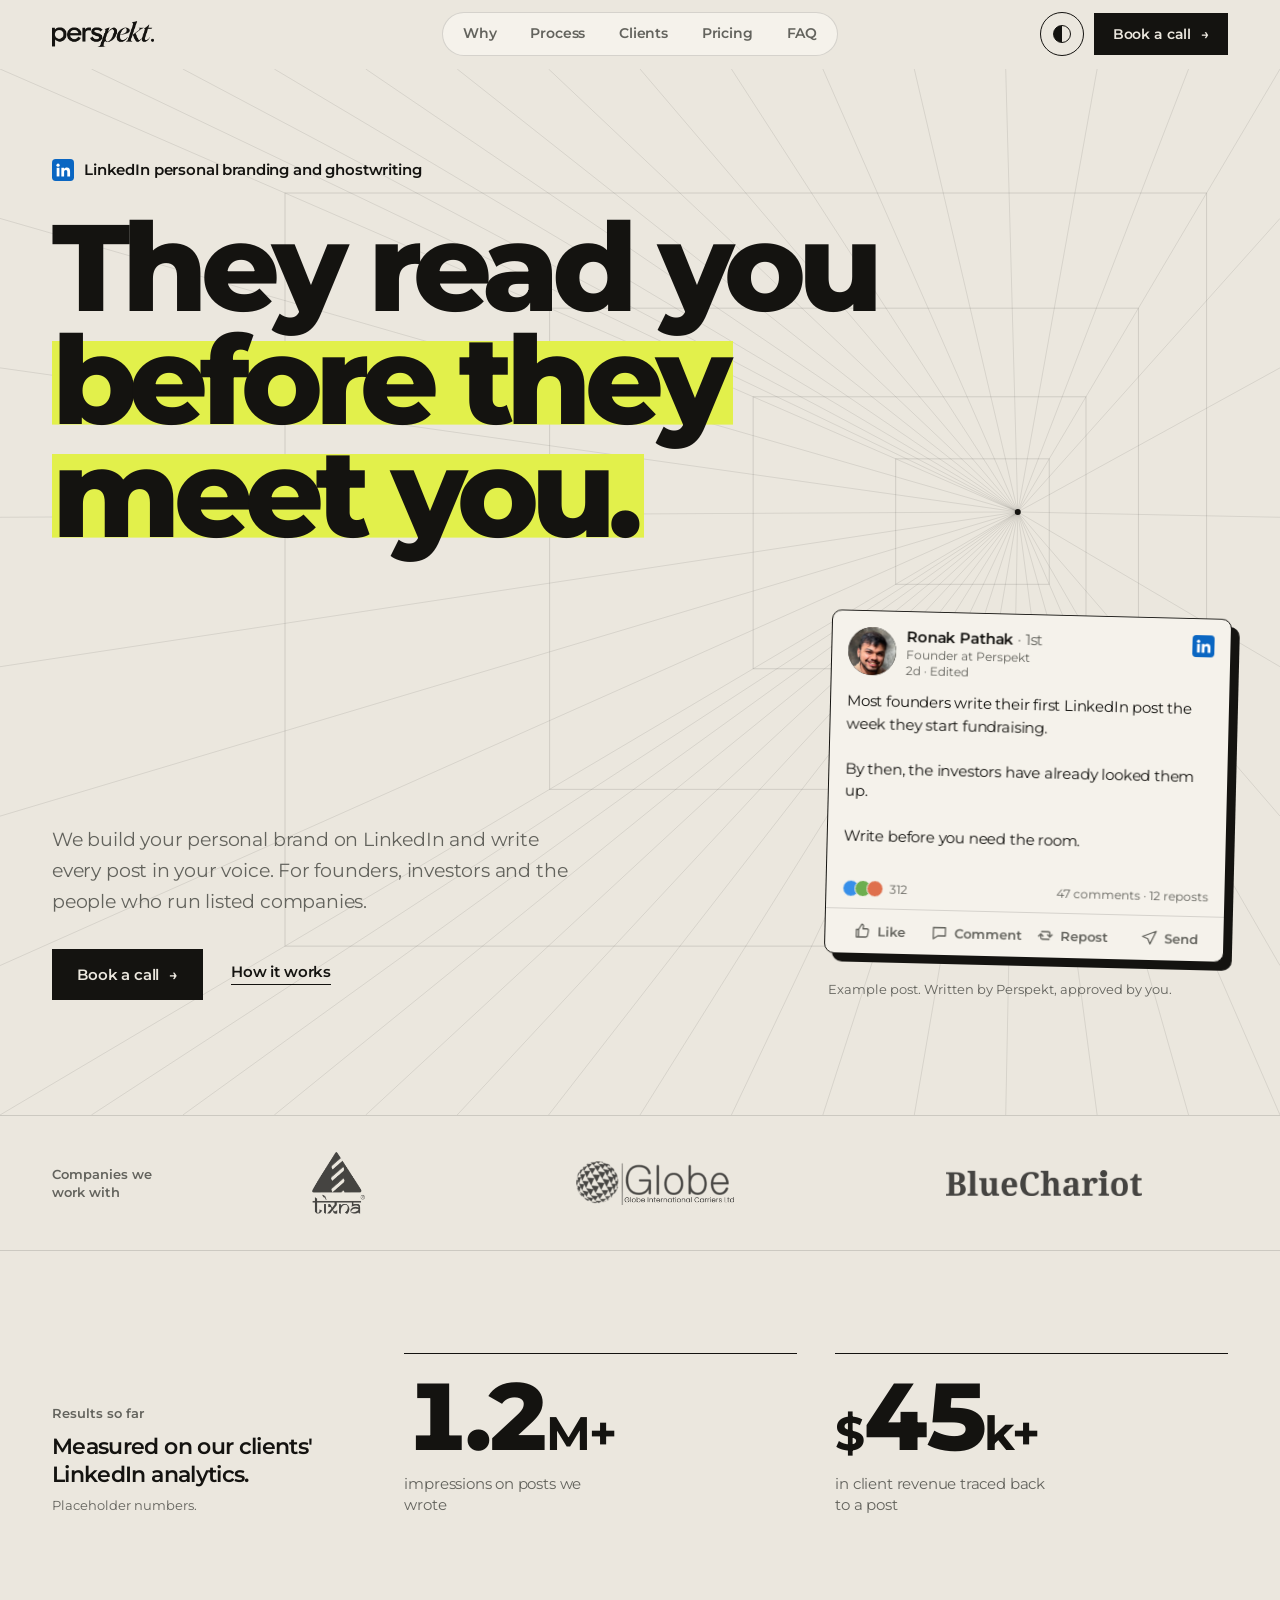
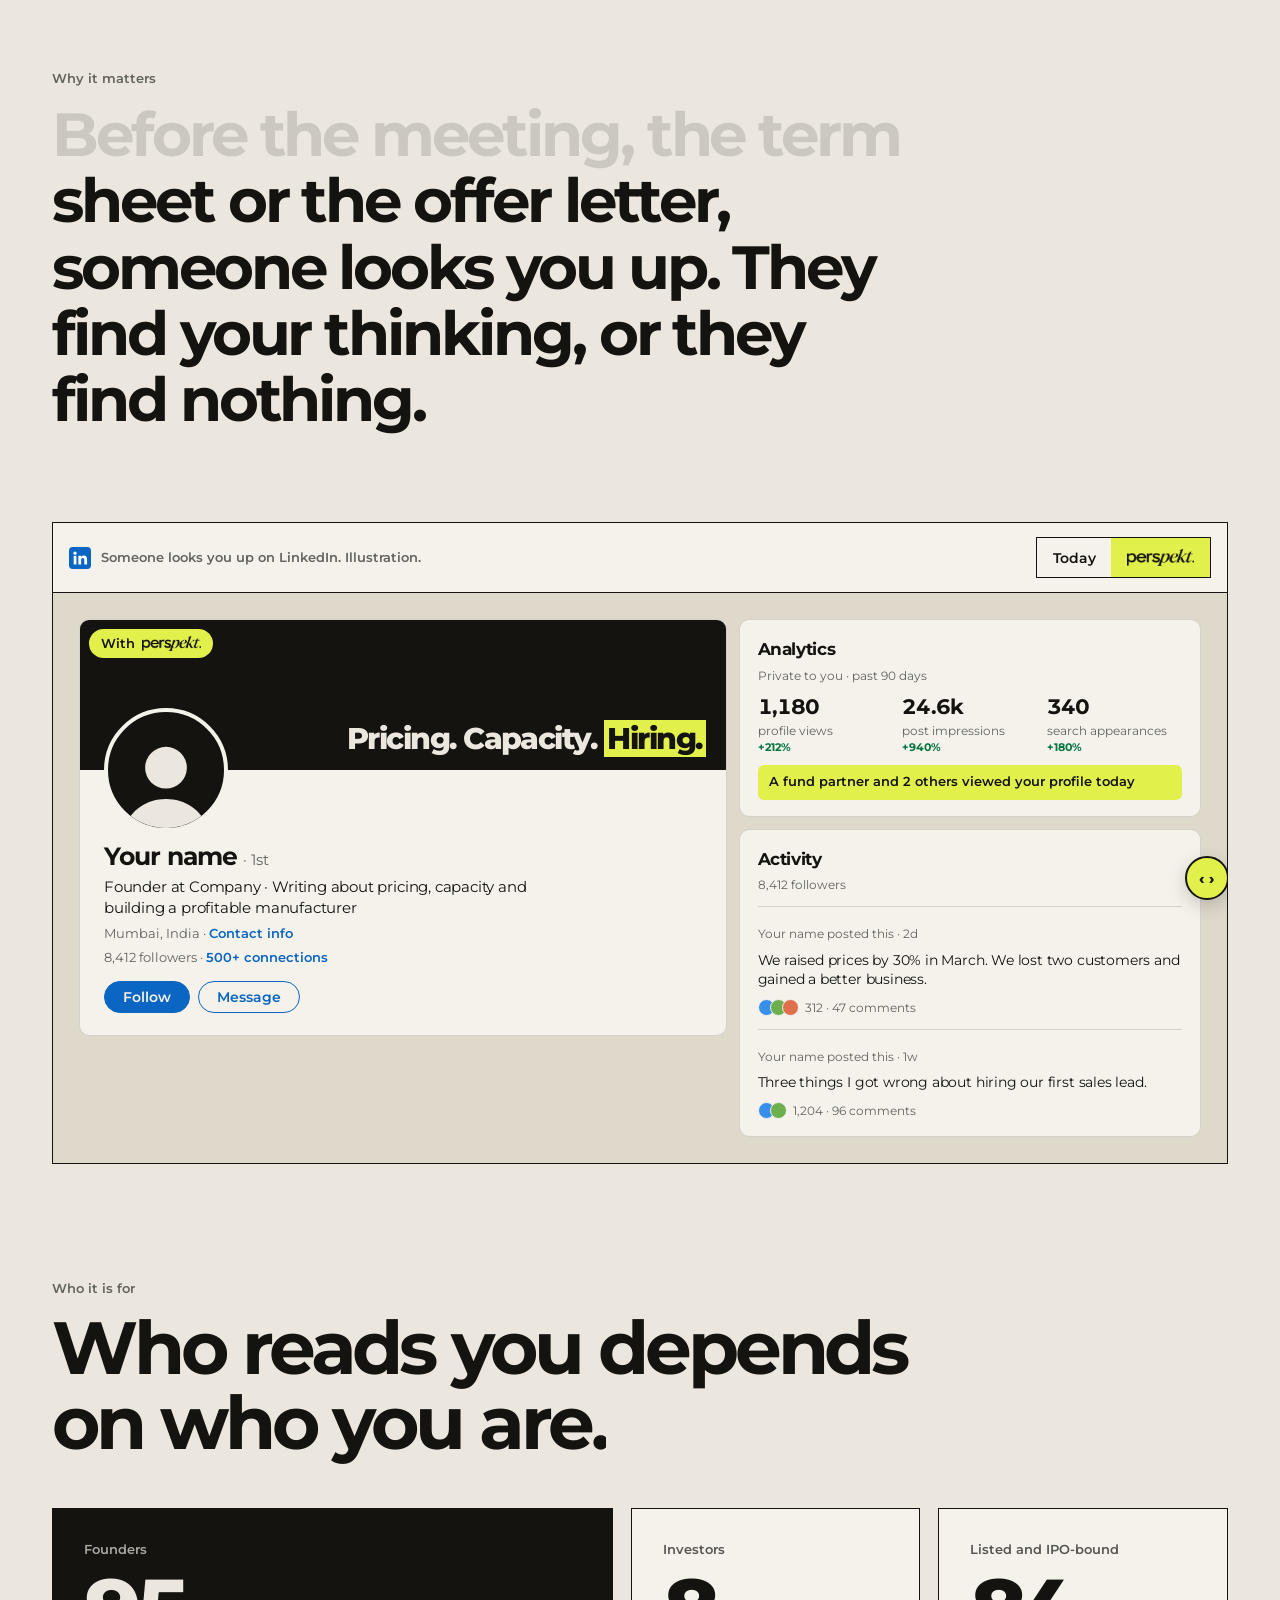
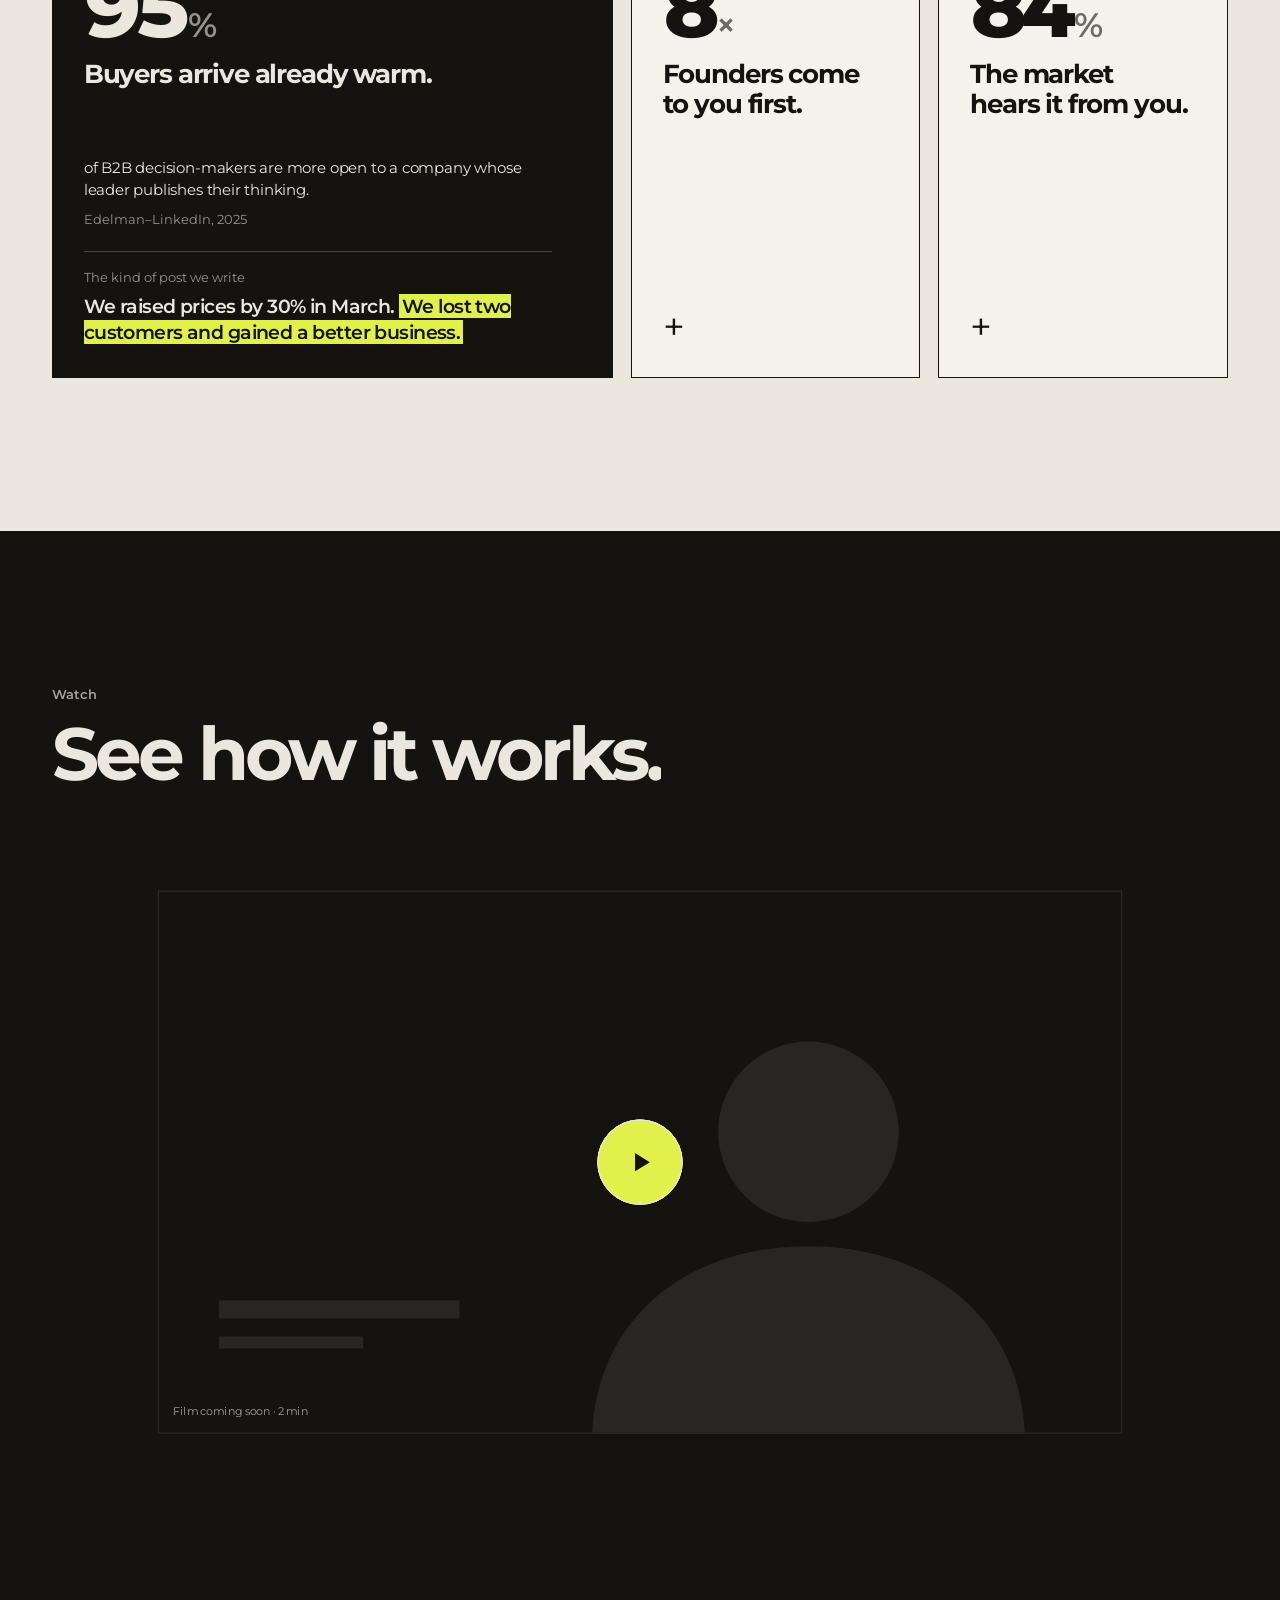
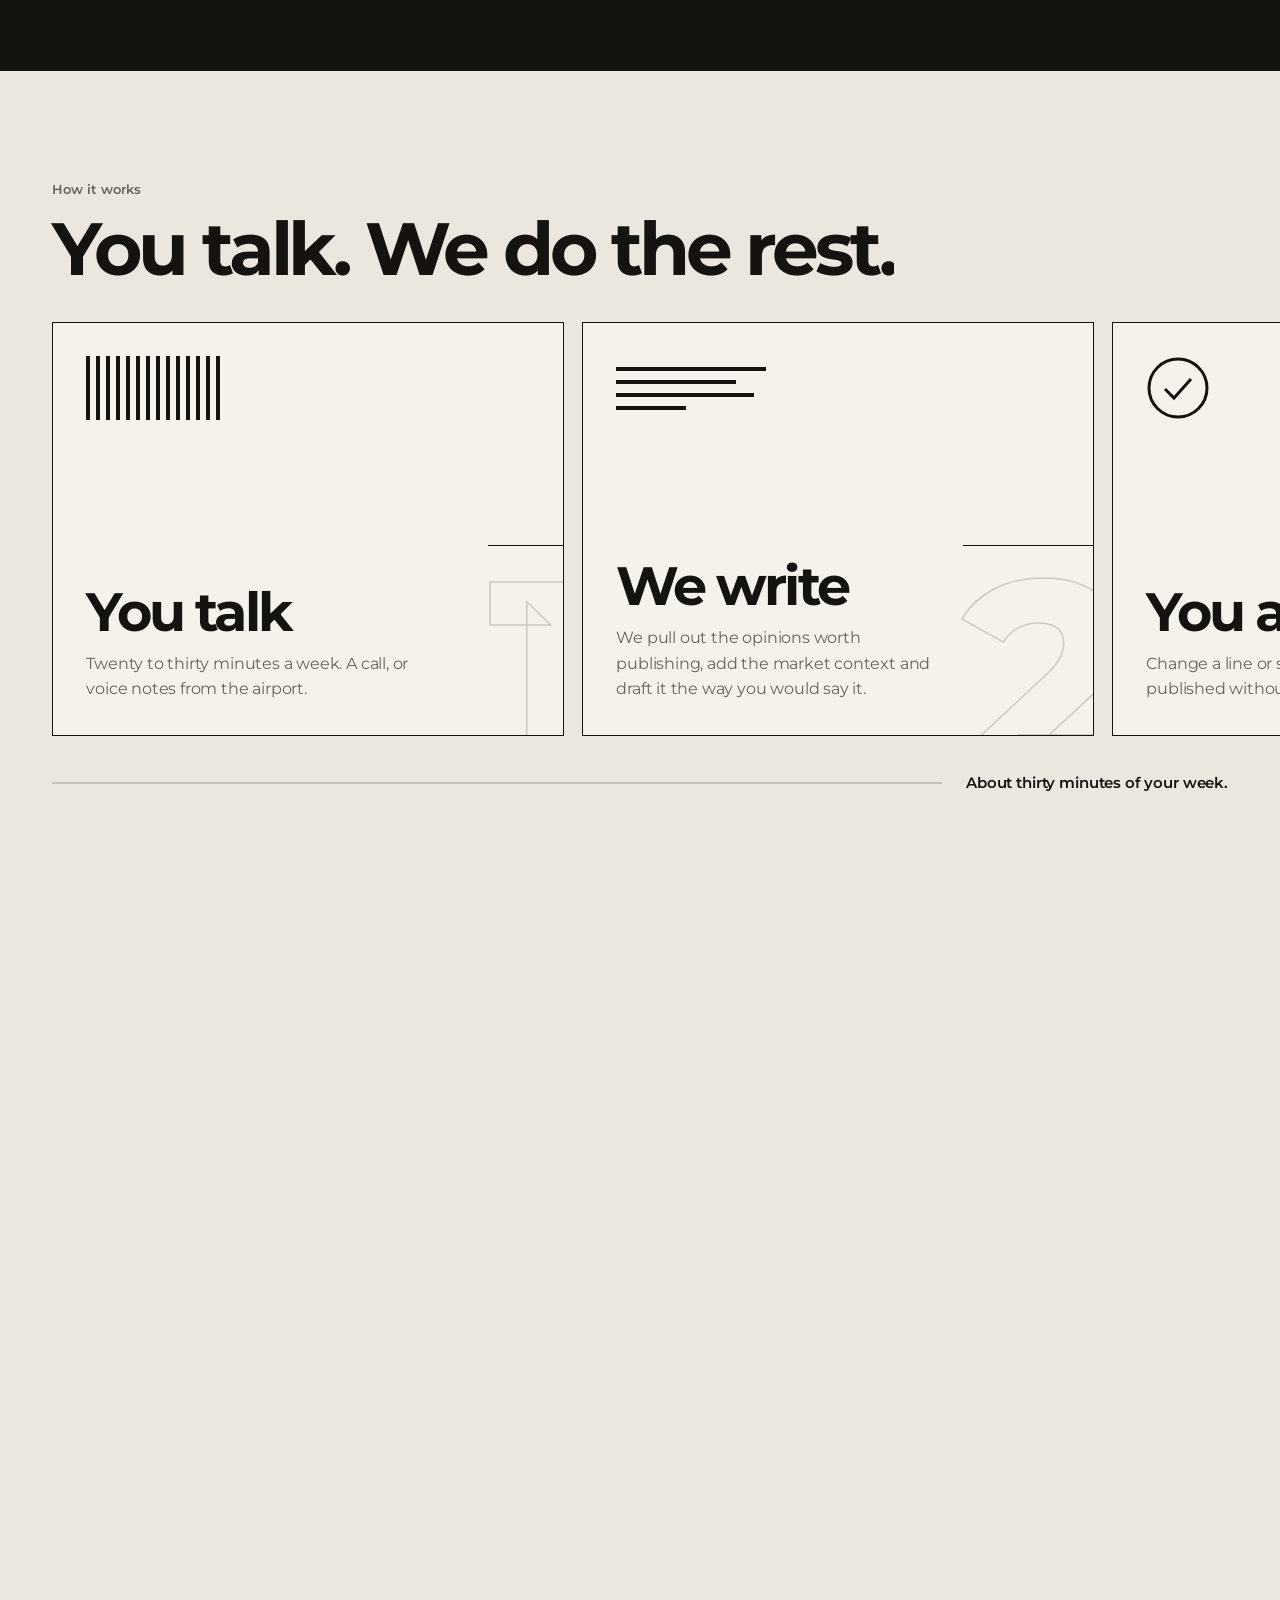
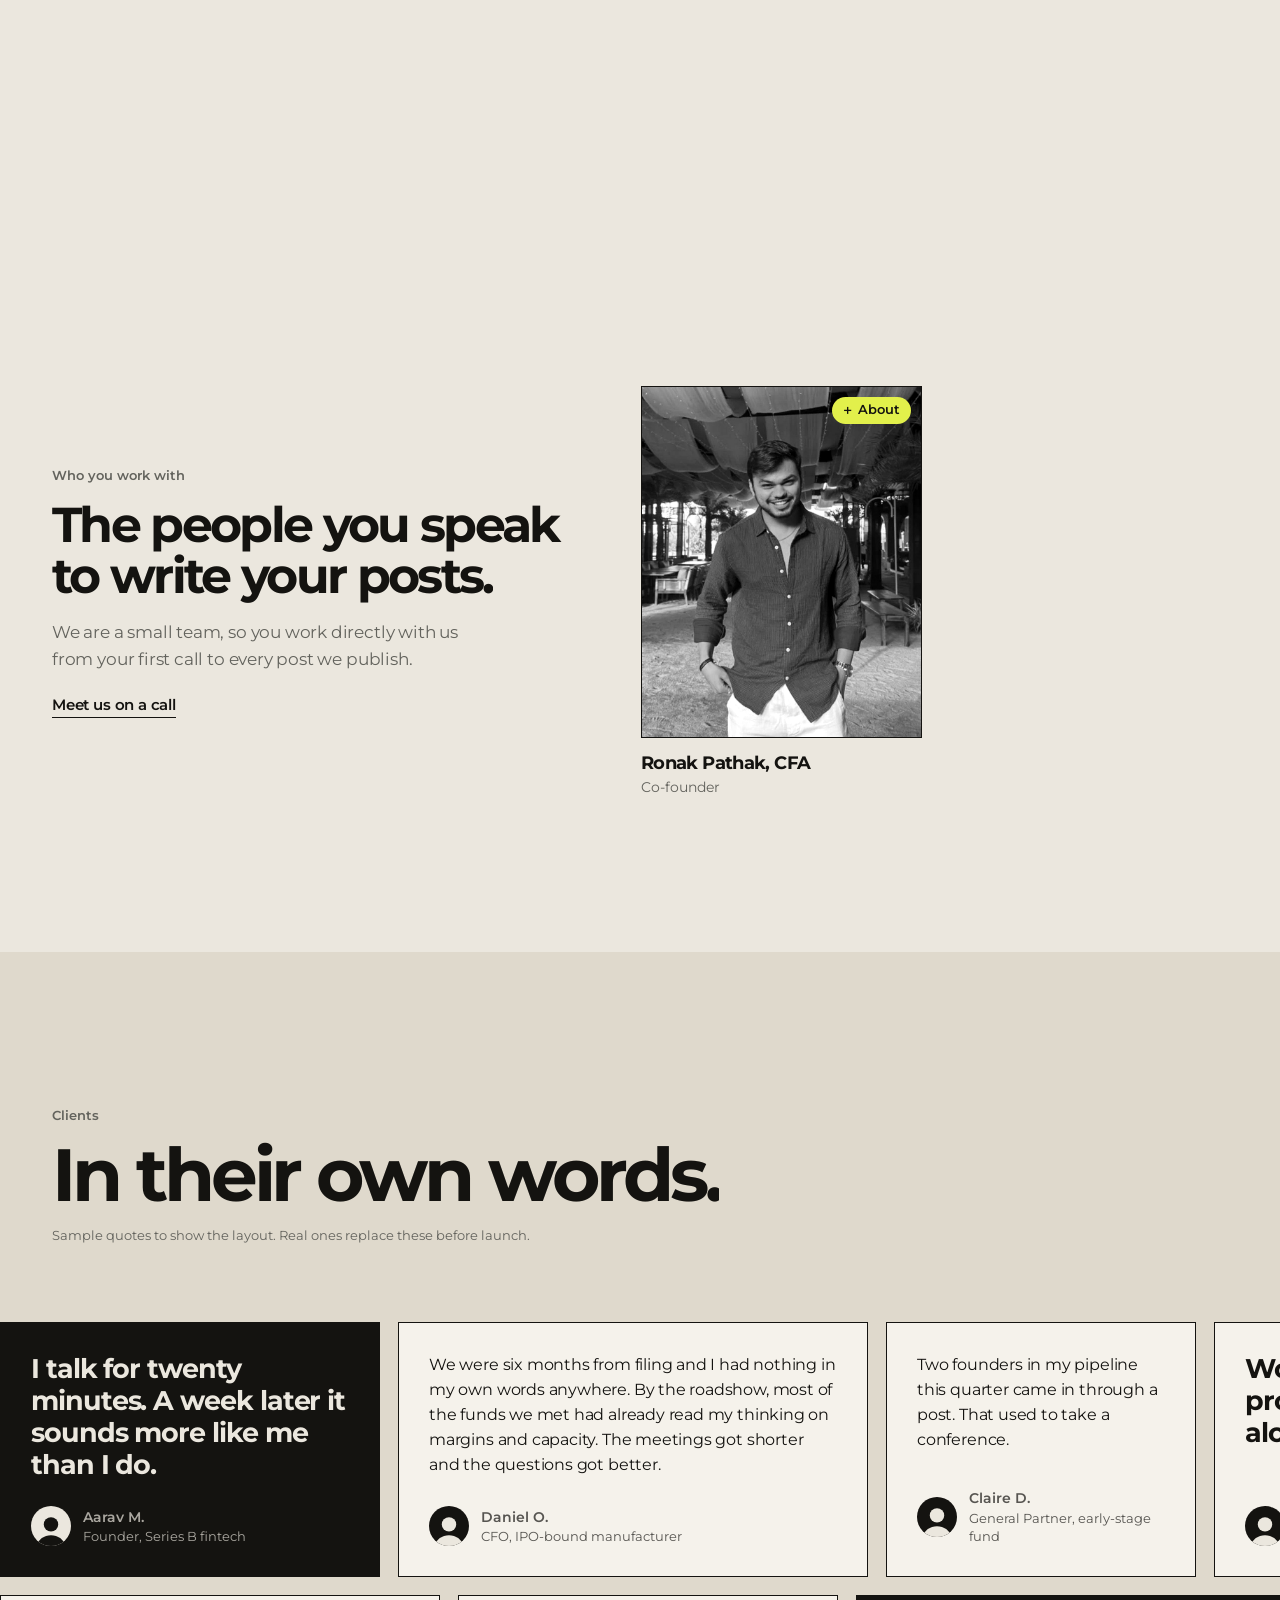
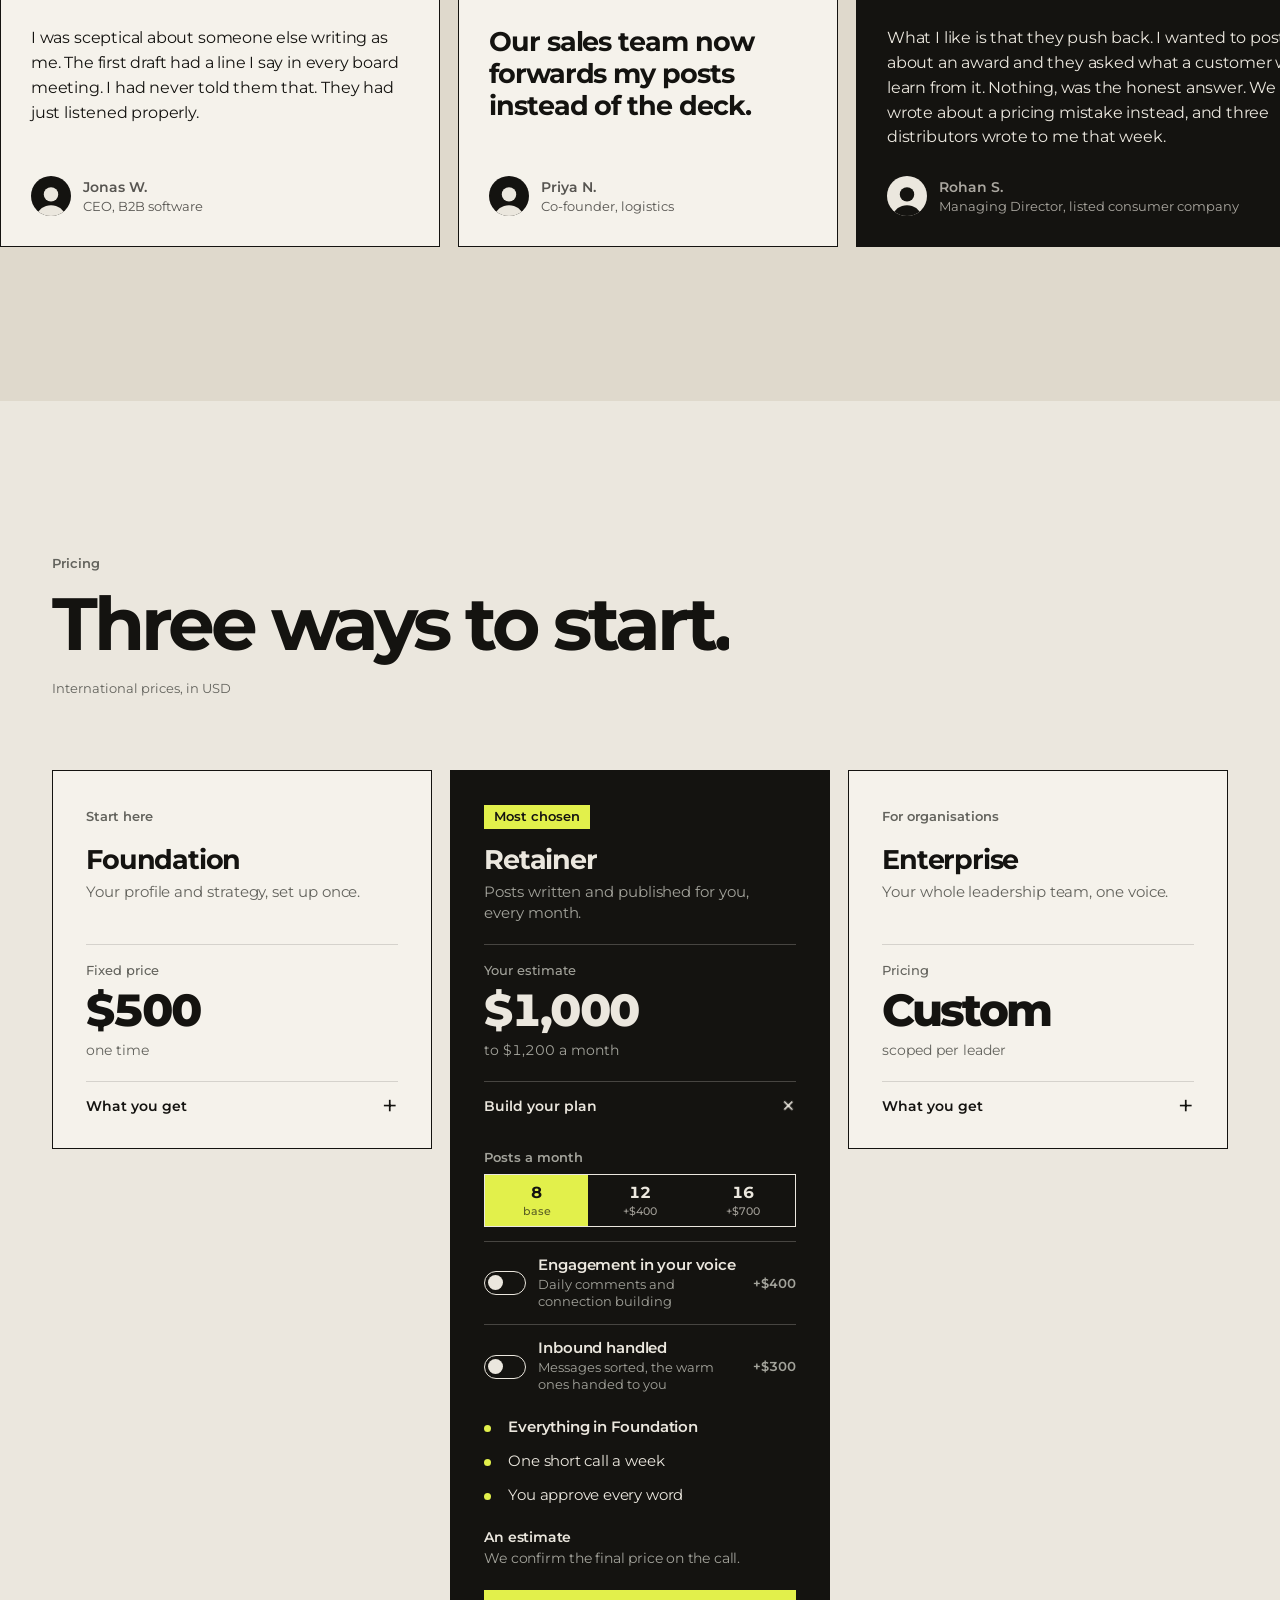
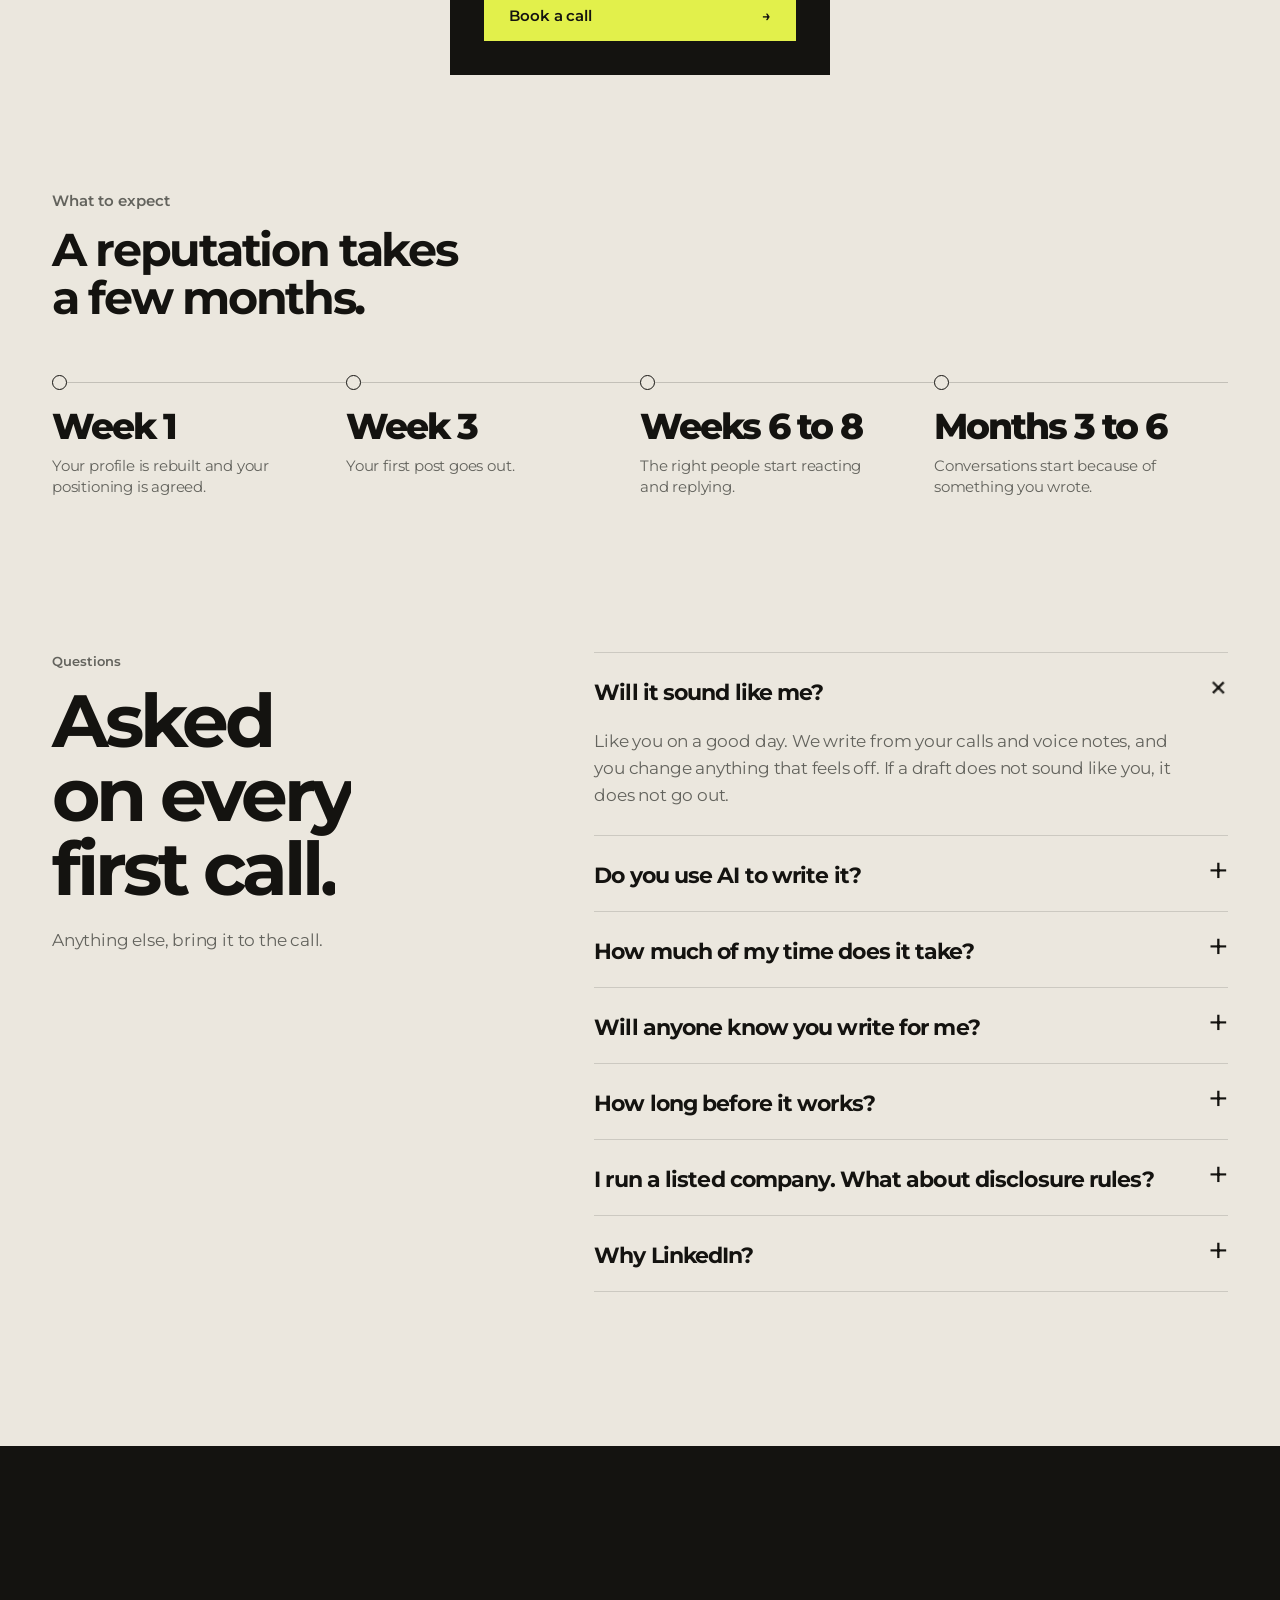
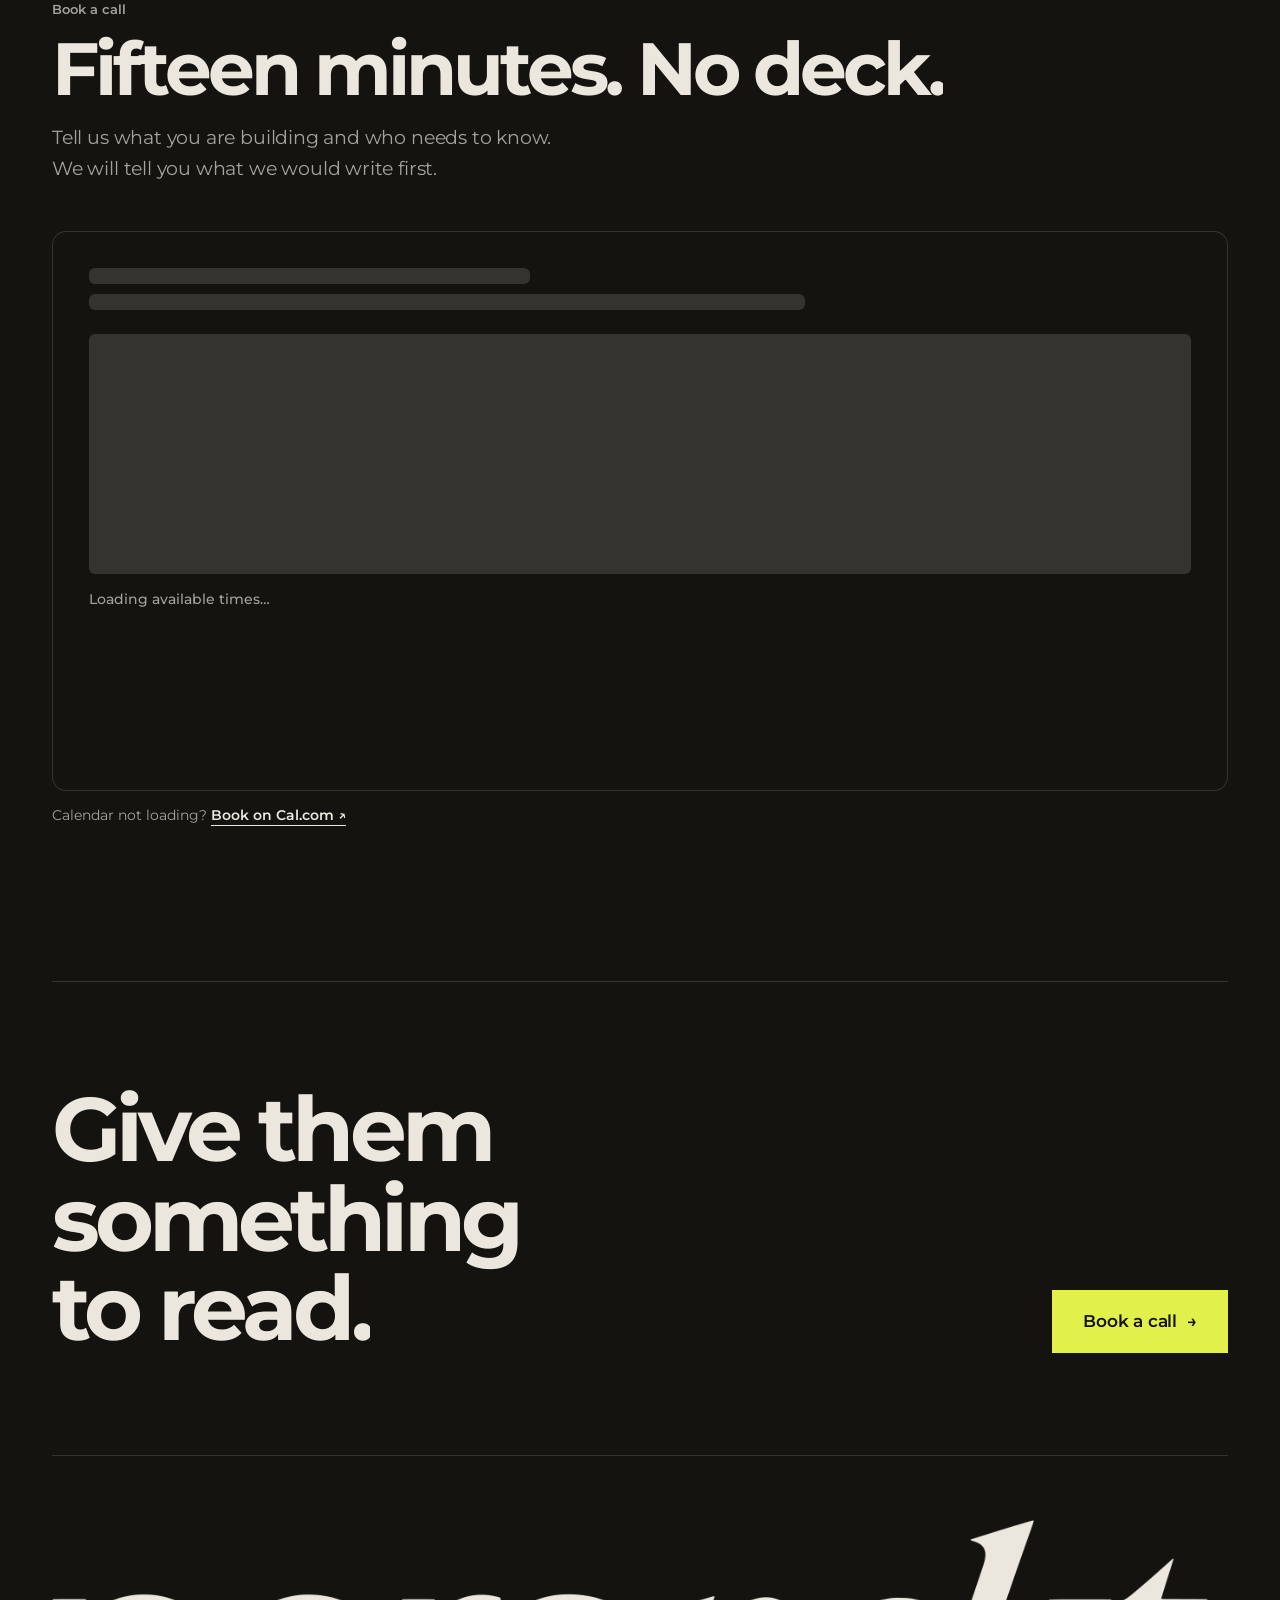
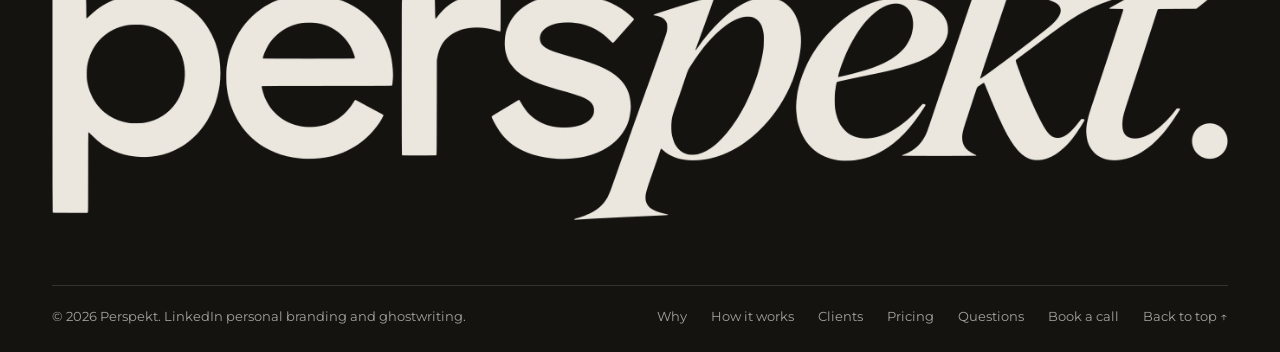
==== index.html @ 5bf40fe8 "Use Ronak's real LinkedIn profile link Co-Authored-By: Claude Opus 5.5 <noreply@anthropic.com> Claud" ====
<!doctype html>
<html lang="en">
<head>
<meta charset="utf-8">
<meta name="viewport" content="width=device-width, initial-scale=1, viewport-fit=cover">
<title>Perspekt</title>
<meta name="description" content="LinkedIn ghostwriting and personal branding for founders, investors and the leaders of listed and IPO-bound companies. Strategy, profile, posts and engagement, written in your voice.">
<link rel="stylesheet" href="https://fonts.googleapis.com/css2?family=Montserrat:wght@400;500;600;700;800&display=swap">
<script>document.documentElement.classList.add('js');try{if(localStorage.getItem('perspekt-theme')==='dark')document.documentElement.setAttribute('data-mode','dark')}catch(e){}</script>
<link rel="stylesheet" href="css/styles.css?v=20261124b">
</head>
<body>

<svg width="0" height="0" style="position:absolute" aria-hidden="true">
  <symbol id="sil" viewBox="0 0 100 100"><circle cx="50" cy="38" r="18"/><path d="M12 104c0-24 17-39 38-39s38 15 38 39z"/></symbol>
</svg>
<div id="bar" aria-hidden="true"></div>
<header class="nav" id="nav">
  <div class="wrap">
    <a class="home" href="#top" aria-label="Perspekt, back to top"><span class="logo" role="img" aria-label="perspekt."></span></a>
    <ul id="nav-links">
      <li><a href="#why">Why</a></li>
      <li><a href="#how">Process</a></li>
      <li><a href="#said">Clients</a></li>
      <li><a href="#pricing">Pricing</a></li>
      <li><a href="#faq">FAQ</a></li>
      <li class="ind" aria-hidden="true"></li>
    </ul>
    <div class="nav-end">
      <button class="theme-btn" id="theme-btn" type="button" aria-pressed="false" aria-label="Dark mode"><i></i></button>
      <a class="btn" href="#book">Book a call <i>→</i></a>
      <button class="menu-btn" id="menu-btn" type="button" aria-expanded="false" aria-controls="menu" aria-label="Menu"><i></i><i></i></button>
    </div>
  </div>
</header>
<nav class="menu" id="menu" aria-label="Menu">
  <a href="#why">Why</a><a href="#how">Process</a><a href="#said">Clients</a><a href="#pricing">Pricing</a><a href="#faq">FAQ</a><a href="#book">Book a call →</a>
</nav>

<main id="top">
<section class="hero">
  <canvas id="persp" aria-hidden="true"></canvas>
  <div class="wrap">
    <div class="hero-top">
    <p class="kicker"><svg class="li-logo" viewBox="0 0 24 24" role="img" aria-label="LinkedIn"><rect width="24" height="24" rx="4" fill="#0a66c2"/><circle cx="6.6" cy="6.7" r="1.75" fill="#fff"/><rect x="5.1" y="9.6" width="3" height="9.4" fill="#fff"/><path fill="#fff" d="M10.2 9.6h2.9v1.3c.6-1 1.7-1.6 3.1-1.6 2.5 0 3.5 1.6 3.5 4.2V19h-3v-4.9c0-1.3-.5-2.1-1.6-2.1-1.2 0-1.9.8-1.9 2.1V19h-3z"/></svg>LinkedIn personal branding and ghostwriting</p>
    <h1>
      <span class="ln"><span>They read you</span></span>
      <span class="ln"><span><span class="out">before they</span></span></span>
      <span class="ln"><span><span class="out">meet you.</span></span></span>
    </h1>
    </div>
    <div class="hero-copy">
      <p>We build your personal brand on LinkedIn and write every post in your voice. For founders, investors and the people who run listed companies.</p>
      <div class="cta">
        <a class="btn" href="#book">Book a call <i>→</i></a>
        <a class="link" href="#how">How it works</a>
      </div>
    </div>
    <div class="card-zone">
      <aside class="post" id="post" aria-label="Example of a ghostwritten post">
        <div class="post-head"><span class="av"><img src="assets/team/ronak-avatar.jpg" alt="" width="48" height="48" style="width:100%;height:100%;object-fit:cover;object-position:50% 40%;border-radius:50%"></span><div><b>Ronak Pathak <span>· 1st</span></b><small>Founder at Perspekt</small><small>2d · Edited</small></div><svg class="li-logo" viewBox="0 0 24 24" role="img" aria-label="LinkedIn"><rect width="24" height="24" rx="4" fill="#0a66c2"/><circle cx="6.6" cy="6.7" r="1.75" fill="#fff"/><rect x="5.1" y="9.6" width="3" height="9.4" fill="#fff"/><path fill="#fff" d="M10.2 9.6h2.9v1.3c.6-1 1.7-1.6 3.1-1.6 2.5 0 3.5 1.6 3.5 4.2V19h-3v-4.9c0-1.3-.5-2.1-1.6-2.1-1.2 0-1.9.8-1.9 2.1V19h-3z"/></svg></div>
        <p class="post-body" id="typer">Most founders write their first LinkedIn post the week they start fundraising.

By then, the investors have already looked them up.

Write before you need the room.</p>
        <div class="post-stats"><span class="reacts"><i></i><i></i><i></i><span id="pa-likes">312</span></span><span>47 comments · <span id="pa-reposts">12</span> reposts</span></div>
        <div class="post-acts">
          <button type="button" class="pa" id="pa-like" aria-pressed="false"><svg viewBox="0 0 24 24" aria-hidden="true"><path d="M7 10v10H4V10zM7 10l4-7c1.6 0 2.6 1.1 2.3 2.7L12.7 9H18a2 2 0 0 1 2 2.3l-1 6.4a2.6 2.6 0 0 1-2.6 2.3H7"/></svg>Like</button>
          <a class="pa" href="#book"><svg viewBox="0 0 24 24" aria-hidden="true"><path d="M4 5h16v11H10l-6 4z"/></svg>Comment</a>
          <button type="button" class="pa" id="pa-rep" aria-pressed="false"><svg viewBox="0 0 24 24" aria-hidden="true"><path d="M7 7h9a2 2 0 0 1 2 2v4M17 17H8a2 2 0 0 1-2-2v-4M15 11l3 3 3-3M9 13l-3-3-3 3"/></svg>Repost</button>
          <button type="button" class="pa" id="pa-send"><svg viewBox="0 0 24 24" aria-hidden="true"><path d="M21 3 3 10l7 3 3 7z"/></svg>Send</button>
        </div>
      </aside>
      <span class="note post-cap">Example post. Written by Perspekt, approved by you.</span>
    </div>
  </div>
</section>

<section class="logos" aria-label="Companies we work with">
  <div class="wrap">
    <span class="label">Companies we work with</span>
    <ul class="clients">
      <li class="client"><img src="assets/clients/tixna.png" alt="Tixna" width="393" height="459" style="--h:62px"></li>
      <li class="client"><img src="assets/clients/globe.png" alt="Globe International Carriers" width="290" height="81" style="--h:44px"></li>
      <li class="client"><img src="assets/clients/bluechariot.png" alt="BlueChariot" width="900" height="119" style="--h:26px"></li>
    </ul>
  </div>
</section>

<section class="nums" id="results">
  <div class="wrap">
    <div class="nums-grid">
      <div class="nums-intro"><span class="label">Results so far</span><p>Measured on our clients' LinkedIn analytics.</p><span class="note">Placeholder numbers.</span></div>
      <div class="num rv"><b><span data-n="1.2" data-d="1">1.2</span><small>M+</small></b><span>impressions on posts we wrote</span></div>
      <div class="num rv"><b><small id="st-pre">₹</small><span id="st-n" data-n="40">40</span><small id="st-suf"> L+</small></b><span>in client revenue traced back to a post</span></div>
    </div>
  </div>
</section>

<section class="band" id="why">
  <div class="wrap">
    <span class="label">Why it matters</span>
    <p class="fill" id="fill">Before the meeting, the term sheet or the offer letter, someone looks you up. They find your thinking, or they find nothing.</p>
    <div class="why-grid">
      <div class="cmp rv" id="cmp" style="--x:0%">
        <div class="cmp-bar">
          <span class="cmp-q"><svg class="li-logo" viewBox="0 0 24 24" aria-hidden="true"><rect width="24" height="24" rx="4" fill="#0a66c2"/><circle cx="6.6" cy="6.7" r="1.75" fill="#fff"/><rect x="5.1" y="9.6" width="3" height="9.4" fill="#fff"/><path fill="#fff" d="M10.2 9.6h2.9v1.3c.6-1 1.7-1.6 3.1-1.6 2.5 0 3.5 1.6 3.5 4.2V19h-3v-4.9c0-1.3-.5-2.1-1.6-2.1-1.2 0-1.9.8-1.9 2.1V19h-3z"/></svg>Someone looks you up on LinkedIn. Illustration.</span>
          <div class="seg" role="group" aria-label="Compare">
            <button type="button" id="cmp-a" aria-pressed="true">Today</button>
            <button type="button" id="cmp-b" aria-pressed="false" aria-label="With Perspekt"><span class="logo"></span></button>
          </div>
        </div>
        <div class="cmp-stage" id="cmp-stage">
          <div class="side before"><span class="side-tag">Today</span><div class="pf"><div class="pf-card"><div class="pf-banner"></div><div class="pf-main"><span class="pf-av"><svg class="sil" viewBox="0 0 100 100" aria-hidden="true"><use href="#sil"/></svg></span><b class="pf-name">Your name <small>· 1st</small></b><p class="pf-head">Founder &amp; CEO at Company</p><p class="pf-meta">Mumbai, India · <a>Contact info</a></p><p class="pf-meta">412 followers · <b>380 connections</b></p><div class="pf-btns"><span class="pf-btn pri">Connect</span><span class="pf-btn">Message</span></div></div></div><div class="pf-side"><div class="pf-box"><b>Analytics</b><small>Private to you · past 90 days</small><div class="pf-stats"><div><b>38</b><span>profile views</span></div><div><b>210</b><span>post impressions</span></div><div><b>12</b><span>search appearances</span></div></div></div><div class="pf-box"><b>Activity</b><small>412 followers</small><div class="pf-post old"><small>Your name posted this · 1y</small><p>We are hiring! Apply through the link below.</p><span class="reacts"><i></i><span>4</span></span></div></div></div></div></div>
          <div class="side after" id="cmp-after"><span class="side-tag">With <span class="logo" role="img" aria-label="perspekt."></span></span><div class="pf"><div class="pf-card"><div class="pf-banner"><span>Pricing. Capacity. <mark>Hiring.</mark></span></div><div class="pf-main"><span class="pf-av"><svg class="sil" viewBox="0 0 100 100" aria-hidden="true"><use href="#sil"/></svg></span><b class="pf-name">Your name <small>· 1st</small></b><p class="pf-head">Founder at Company · Writing about pricing, capacity and building a profitable manufacturer</p><p class="pf-meta">Mumbai, India · <a>Contact info</a></p><p class="pf-meta">8,412 followers · <b>500+ connections</b></p><div class="pf-btns"><span class="pf-btn pri">Follow</span><span class="pf-btn">Message</span></div></div></div><div class="pf-side"><div class="pf-box"><b>Analytics</b><small>Private to you · past 90 days</small><div class="pf-stats"><div><b>1,180</b><span>profile views</span><i>+212%</i></div><div><b>24.6k</b><span>post impressions</span><i>+940%</i></div><div><b>340</b><span>search appearances</span><i>+180%</i></div></div><p class="pf-note">A fund partner and 2 others viewed your profile today</p></div><div class="pf-box"><b>Activity</b><small>8,412 followers</small><div class="pf-post"><small>Your name posted this · 2d</small><p>We raised prices by 30% in March. We lost two customers and gained a better business.</p><span class="reacts"><i></i><i></i><i></i><span>312 · 47 comments</span></span></div><div class="pf-post"><small>Your name posted this · 1w</small><p>Three things I got wrong about hiring our first sales lead.</p><span class="reacts"><i></i><i></i><span>1,204 · 96 comments</span></span></div></div></div></div></div>
          <div class="cmp-handle" aria-hidden="true"><span>‹ ›</span></div>
        </div>
      </div>
    </div>

    <div class="for-head gw">
      <span class="label">Who it is for</span>
      <h2>Who reads you depends on <span class="g">who you are.</span></h2>
    </div>
    <div class="auds rv" id="auds">
      <article class="aud on" tabindex="0">
        <h3>Founders</h3>
        <b><span data-n="95">95</span><small>%</small></b>
        <h4>Buyers arrive already warm.</h4>
        <div class="more">
          <p>of B2B decision-makers are more open to a company whose leader publishes their thinking.</p>
          <span class="note">Edelman–LinkedIn, 2025</span>
          <blockquote><small>The kind of post we write</small>We raised prices by 30% in March. <mark>We lost two customers and gained a better business.</mark></blockquote>
        </div>
      </article>
      <article class="aud" tabindex="0">
        <h3>Investors</h3>
        <b><span data-n="8">8</span><small>×</small></b>
        <h4>Founders come to you first.</h4>
        <div class="more">
          <p>the engagement when a person posts and not the firm's page.</p>
          <span class="note">Digital Applied, 2025–26</span>
          <blockquote><small>The kind of post we write</small>I ask every founder the same thing. <mark>What do you believe that your competitors would call reckless?</mark></blockquote>
        </div>
      </article>
      <article class="aud" tabindex="0">
        <h3>Listed and IPO-bound</h3>
        <b><span data-n="84">84</span><small>%</small></b>
        <h4>The market hears it from you.</h4>
        <div class="more">
          <p>of professional investors say management's credibility shapes what a company is worth.</p>
          <span class="note">ICR investor survey</span>
          <blockquote><small>The kind of post we write</small>We missed our guidance this quarter. <mark>Here is what happened, and what we are changing.</mark></blockquote>
        </div>
      </article>
    </div>
  </div>
</section>

<section class="band dark" id="film">
  <div class="wrap">
    <span class="label">Watch</span>
    <h2 class="gw">See how <span class="g">it works.</span></h2>
    <div class="film" id="film-box" role="img" aria-label="Video placeholder. The film is coming soon.">
      <svg class="poster" viewBox="0 0 160 90" preserveAspectRatio="xMidYMid slice" aria-hidden="true"><circle cx="108" cy="40" r="15"/><path d="M72 92c0-21 16-33 36-33s36 12 36 33z"/><rect x="10" y="68" width="40" height="3"/><rect x="10" y="74" width="24" height="2"/></svg>
      <div class="play"><i></i><i></i><i></i></div>
      <span>Film coming soon · 2 min</span>
    </div>
  </div>
</section>

<section class="hsec" id="how">
  <div class="h-pin">
    <div class="wrap">
      <span class="label">How it works</span>
      <h2 class="gw">You talk. <span class="g">We do the rest.</span></h2>
    </div>
    <div class="h-view">
      <ol class="track" id="track">
        <li class="panel"><span class="num" aria-hidden="true">1</span><div class="ico wave" aria-hidden="true"><i></i><i></i><i></i><i></i><i></i><i></i><i></i><i></i><i></i><i></i><i></i><i></i><i></i><i></i></div><div><h3>You talk</h3><p>Twenty to thirty minutes a week. A call, or voice notes from the airport.</p></div></li>
        <li class="panel"><span class="num" aria-hidden="true">2</span><div class="ico lines" aria-hidden="true"><i></i><i></i><i></i><i></i></div><div><h3>We write</h3><p>We pull out the opinions worth publishing, add the market context and draft it the way you would say it.</p></div></li>
        <li class="panel"><span class="num" aria-hidden="true">3</span><div class="ico tick" aria-hidden="true"><svg viewBox="0 0 64 64"><circle cx="32" cy="32" r="29"/><path d="M19 33l9 9 17-19"/></svg></div><div><h3>You approve</h3><p>Change a line or send a yes. Nothing is published without it.</p></div></li>
        <li class="panel inv"><span class="num" aria-hidden="true">4</span><div class="ico cast" aria-hidden="true"><i></i><i></i><i></i><i></i></div><div><h3>We publish</h3><p>From your account, on schedule. Then we report the conversations it started.</p></div></li>
      </ol>
    </div>
    <div class="wrap">
      <div class="h-foot"><div class="h-prog" id="h-prog" aria-hidden="true"><i></i></div><p>About thirty minutes of your week.</p></div>
    </div>
  </div>
</section>

<section class="band" id="team">
  <div class="wrap team-row">
    <div class="team-head gw">
      <span class="label">Who you work with</span>
      <h2>The people you speak to <span class="g">write your posts.</span></h2>
      <p>We are a small team, so you work directly with us from your first call to every post we publish.</p>
      <a class="link" href="#book">Meet us on a call</a>
    </div>
    <!-- Two slots. To add the second person, copy the <article class="member"> block below it.
         The left card's About opens to the right; the right card's opens to the left. -->
    <div class="members">
      <article class="member">
        <div class="m-main">
          <button class="member-photo" type="button" aria-expanded="false" aria-controls="bio-ronak" aria-label="About Ronak Pathak">
            <img src="assets/team/ronak-pathak.jpg" alt="Ronak Pathak" width="800" height="1000" loading="lazy">
            <span class="m-tag"><i aria-hidden="true">+</i>About</span>
          </button>
          <b>Ronak Pathak, CFA</b><span>Co-founder</span>
        </div>
        <div class="member-bio" id="bio-ronak"><div class="mb-in"><div class="mb-card">
          <span class="mb-label">About</span>
          <p>Ronak works with listed and IPO-bound companies on fundraising and investor relations. He makes sure your writing says what investors look for.</p>
          <ul class="creds"><li>CFA</li><li>Investor relations</li><li>Fundraising</li></ul>
          <a class="mb-link" href="https://www.linkedin.com/in/ronak-pathak-70468b193" target="_blank" rel="noopener"><svg class="li-logo" viewBox="0 0 24 24" aria-hidden="true"><rect width="24" height="24" rx="4" fill="#0a66c2"/><circle cx="6.6" cy="6.7" r="1.75" fill="#fff"/><rect x="5.1" y="9.6" width="3" height="9.4" fill="#fff"/><path fill="#fff" d="M10.2 9.6h2.9v1.3c.6-1 1.7-1.6 3.1-1.6 2.5 0 3.5 1.6 3.5 4.2V19h-3v-4.9c0-1.3-.5-2.1-1.6-2.1-1.2 0-1.9.8-1.9 2.1V19h-3z"/></svg>LinkedIn profile <i aria-hidden="true">↗</i></a>
        </div></div></div>
      </article>
    </div>
  </div>
</section>

<section class="band said" id="said" style="--bg:var(--sand)">
  <div class="wrap">
    <span class="label">Clients</span>
    <h2 class="gw">In their <span class="g">own words.</span></h2>
    <p class="note" style="margin-top:14px">Sample quotes to show the layout. Real ones replace these before launch.</p>
  </div>
  <div class="rails">
    <div class="rail" style="--d:85s">
      <figure class="q big inv" style="--w:380px"><p>I talk for twenty minutes. A week later it sounds more like me than I do.</p><footer><span class="av"><svg class="sil" viewBox="0 0 100 100" aria-hidden="true"><use href="#sil"/></svg></span><span><b>Aarav M.</b>Founder, Series B fintech</span></footer></figure>
      <figure class="q" style="--w:470px"><p>We were six months from filing and I had nothing in my own words anywhere. By the roadshow, most of the funds we met had already read my thinking on margins and capacity. The meetings got shorter and the questions got better.</p><footer><span class="av"><svg class="sil" viewBox="0 0 100 100" aria-hidden="true"><use href="#sil"/></svg></span><span><b>Daniel O.</b>CFO, IPO-bound manufacturer</span></footer></figure>
      <figure class="q" style="--w:310px"><p>Two founders in my pipeline this quarter came in through a post. That used to take a conference.</p><footer><span class="av"><svg class="sil" viewBox="0 0 100 100" aria-hidden="true"><use href="#sil"/></svg></span><span><b>Claire D.</b>General Partner, early-stage fund</span></footer></figure>
      <figure class="q big" style="--w:300px"><p>Worth it for the profile rewrite alone.</p><footer><span class="av"><svg class="sil" viewBox="0 0 100 100" aria-hidden="true"><use href="#sil"/></svg></span><span><b>Meera I.</b>Angel investor</span></footer></figure>
    </div>
    <div class="rail rev" style="--d:95s">
      <figure class="q" style="--w:440px"><p>I was sceptical about someone else writing as me. The first draft had a line I say in every board meeting. I had never told them that. They had just listened properly.</p><footer><span class="av"><svg class="sil" viewBox="0 0 100 100" aria-hidden="true"><use href="#sil"/></svg></span><span><b>Jonas W.</b>CEO, B2B software</span></footer></figure>
      <figure class="q big" style="--w:380px"><p>Our sales team now forwards my posts instead of the deck.</p><footer><span class="av"><svg class="sil" viewBox="0 0 100 100" aria-hidden="true"><use href="#sil"/></svg></span><span><b>Priya N.</b>Co-founder, logistics</span></footer></figure>
      <figure class="q inv" style="--w:500px"><p>What I like is that they push back. I wanted to post about an award and they asked what a customer would learn from it. Nothing, was the honest answer. We wrote about a pricing mistake instead, and three distributors wrote to me that week.</p><footer><span class="av"><svg class="sil" viewBox="0 0 100 100" aria-hidden="true"><use href="#sil"/></svg></span><span><b>Rohan S.</b>Managing Director, listed consumer company</span></footer></figure>
      <figure class="q" style="--w:300px"><p>Eight posts a month, one call a week, zero rewrites lately.</p><footer><span class="av"><svg class="sil" viewBox="0 0 100 100" aria-hidden="true"><use href="#sil"/></svg></span><span><b>Sofia L.</b>Founder, climate hardware</span></footer></figure>
    </div>
  </div>
</section>

<section class="band" id="pricing">
  <div class="wrap">
    <span class="label">Pricing</span>
    <h2 class="gw">Three ways <span class="g">to start.</span></h2>
    <p class="note region" id="region">Prices for India, in INR</p>

    <div class="plans" id="plans">
      <article class="plan">
        <button class="plan-head" id="plan-b1" type="button" aria-expanded="false" aria-controls="plan-m1">
          <span class="tag">Start here</span><span class="pn">Foundation</span>
          <span class="sum">Your profile and strategy, set up once.</span>
          <span class="price"><span class="from">Fixed price</span><span class="amt" data-base="20000">₹20,000</span><span class="per">one time</span></span>
          <span class="tog">What you get <i>+</i></span>
        </button>
        <div class="plan-more" id="plan-m1"><div><div class="plan-in">
          <ul><li>Positioning and content strategy</li><li>Full profile revamp</li><li>One-time engagement sprint</li></ul>
          <p class="best"><b>Best for</b>Leaders who want to write their own posts on a strong base.</p>
          <a class="btn" href="#book">Book a call <i>→</i></a>
        </div></div></div>
      </article>
      <article class="plan pick open">
        <button class="plan-head" id="plan-b2" type="button" aria-expanded="true" aria-controls="plan-m2">
          <span class="tag">Most chosen</span><span class="pn">Retainer</span>
          <span class="sum">Posts written and published for you, every month.</span>
          <span class="price"><span class="from">Your estimate</span><span class="amt-row"><span class="amt" id="ret-amt">₹40,000</span><span class="delta" id="ret-delta" aria-hidden="true"></span></span><span class="per" id="ret-per">to ₹45,000 a month</span></span>
          <span class="tog">Build your plan <i>+</i></span>
        </button>
        <div class="plan-more" id="plan-m2"><div><div class="plan-in">
          <div class="cfg">
            <fieldset><legend>Posts a month</legend>
              <div class="cfg-seg">
                <label><input type="radio" name="ret-posts" id="ret-p8" value="8" checked><span>8<small class="cost" data-inr="0">base</small></span></label>
                <label><input type="radio" name="ret-posts" id="ret-p12" value="12"><span>12<small class="cost" data-inr="15000">+₹15k</small></span></label>
                <label><input type="radio" name="ret-posts" id="ret-p16" value="16"><span>16<small class="cost" data-inr="30000">+₹30k</small></span></label>
              </div>
            </fieldset>
            <label class="cfg-sw"><input type="checkbox" id="ret-eng"><span class="sw" aria-hidden="true"></span><span><b>Engagement in your voice</b><small>Daily comments and connection building</small></span><span class="cost" data-inr="15000">+₹15k</span></label>
            <label class="cfg-sw"><input type="checkbox" id="ret-inb"><span class="sw" aria-hidden="true"></span><span><b>Inbound handled</b><small>Messages sorted, the warm ones handed to you</small></span><span class="cost" data-inr="10000">+₹10k</span></label>
          </div>
          <ul><li class="inc">Everything in Foundation</li><li>One short call a week</li><li>You approve every word</li></ul>
          <p class="best"><b>An estimate</b>We confirm the final price on the call.</p>
          <a class="btn" href="#book">Book a call <i>→</i></a>
        </div></div></div>
      </article>
      <article class="plan">
        <button class="plan-head" id="plan-b3" type="button" aria-expanded="false" aria-controls="plan-m3">
          <span class="tag">For organisations</span><span class="pn">Enterprise</span>
          <span class="sum">Your whole leadership team, one voice.</span>
          <span class="price"><span class="from">Pricing</span><span class="amt">Custom</span><span class="per">scoped per leader</span></span>
          <span class="tog">What you get <i>+</i></span>
        </button>
        <div class="plan-more" id="plan-m3"><div><div class="plan-in">
          <ul><li class="inc">Everything in Retainer, for each leader</li><li>Founder, CEO, CFO and other leaders on LinkedIn</li><li>One story across every leader and the company page</li><li>Review steps for IR, legal and compliance</li><li>A dedicated team and monthly reporting</li></ul>
          <p class="best"><b>Best for</b>Listed and IPO-bound companies, and leadership teams of growing firms.</p>
          <a class="btn" href="#book">Talk to us <i>→</i></a>
        </div></div></div>
      </article>
    </div>

    <div class="expect" id="expect">
      <span class="label">What to expect</span>
      <h3>A reputation takes a few months.</h3>
      <ol id="expect-list">
        <li><b>Week 1</b><span>Your profile is rebuilt and your positioning is agreed.</span></li>
        <li><b>Week 3</b><span>Your first post goes out.</span></li>
        <li><b>Weeks 6 to 8</b><span>The right people start reacting and replying.</span></li>
        <li><b>Months 3 to 6</b><span>Conversations start because of something you wrote.</span></li>
      </ol>
    </div>
  </div>
</section>

<section class="band" id="faq" style="padding-top:0">
  <div class="wrap faq">
    <div class="gw">
      <span class="label">Questions</span>
      <h2>Asked on <span class="g">every first call.</span></h2>
      <p>Anything else, bring it to the call.</p>
    </div>
    <div>
      <details open><summary>Will it sound like me?</summary><p>Like you on a good day. We write from your calls and voice notes, and you change anything that feels off. If a draft does not sound like you, it does not go out.</p></details>
      <details><summary>Do you use AI to write it?</summary><p>No. People write your posts, from what you actually said.</p></details>
      <details><summary>How much of my time does it take?</summary><p>About thirty minutes a week: one short call or a few voice notes, then a few minutes to approve drafts.</p></details>
      <details><summary>Will anyone know you write for me?</summary><p>Not unless you tell them. We never name a client without permission, and we will sign an NDA before the first working session if you want one.</p></details>
      <details><summary>How long before it works?</summary><p>Expect engagement to move in six to eight weeks and real conversations in three to six months.</p></details>
      <details><summary>I run a listed company. What about disclosure rules?</summary><p>Nothing is published without your approval, so your compliance or investor relations team can review every post before it goes out.</p></details>
      <details><summary>Why LinkedIn?</summary><p>It is where buyers, investors and candidates go to check you.</p></details>
    </div>
  </div>
</section>

<section class="band dark" id="book">
  <div class="wrap">
    <div class="book-head">
      <div>
        <span class="label">Book a call</span>
        <h2 class="gw">Fifteen minutes. <span class="g">No deck.</span></h2>
      </div>
      <p>Tell us what you are building and who needs to know. We will tell you what we would write first.</p>
    </div>
    <!-- Live booking from Cal.com. The event is set in CAL_LINK at the bottom of js/main.js. -->
    <div class="cal-embed" id="cal-embed">
      <div class="cal-wait" aria-label="Loading the calendar"><span></span><span></span><span></span><b>Loading available times…</b></div>
    </div>
    <p class="cal-alt">Calendar not loading? <a href="https://cal.com/ronak-dim8bx/15min" target="_blank" rel="noopener">Book on Cal.com ↗</a></p>
  </div>
</section>
</main>

<footer class="foot">
  <div class="wrap">
    <div class="foot-cta gw">
      <h2>Give them <span class="g">something to read.</span></h2>
      <a class="btn" href="#book">Book a call <i>→</i></a>
    </div>
    <div id="foot-logo"><span class="logo" role="img" aria-label="perspekt."></span></div>
    <div class="foot-row">
      <span>© 2026 Perspekt. LinkedIn personal branding and ghostwriting.</span>
      <ul><li><a href="#why">Why</a></li><li><a href="#how">How it works</a></li><li><a href="#said">Clients</a></li><li><a href="#pricing">Pricing</a></li><li><a href="#faq">Questions</a></li><li><a href="#book">Book a call</a></li><li><a href="#top">Back to top ↑</a></li></ul>
    </div>
  </div>
</footer>

<div class="toast" id="toast" role="status" aria-live="polite"></div>
<script src="js/main.js?v=20261124b"></script>
</body>
</html>
---- css/styles.css ----
body{margin:0}
img{max-width:100%}
[hidden]{display:none!important}

/* Layout: one typeface, one ink, one paper. The recurring device is the ghost: words and shapes start as an
   outline or a tint and fill in solid as you reach them. Each section has its own scroll behaviour:
   lines that follow the pointer, a number that stays put while the argument scrolls past, a row that travels sideways. */
:root{
  --li:#0a66c2; --up:#057642; --paper:#ebe7de; --card:#f5f2eb; --sand:#dfd9cc; --hi:#e2f04b; --on-hi:#141310; --ink:#141310; --soft:#63635d; --rule:#14131024; --tint:#1413102e;
  /* bands and footer stay dark in both themes; "inv" is for blocks that flip against the page */
  --band:#141310; --band-fg:#ebe7de; --inv-mute:#a3a39b; --inv-line:#ebe7de3d; --inv-accent:#e2f04b; --inv-accent-fg:#141310;
  --bg:var(--paper); --fg:var(--ink); --mute:var(--soft); --line:var(--rule); --ghost:var(--tint);
  --font:"Montserrat","Avenir Next","Century Gothic",system-ui,sans-serif;
  --logo:url("../assets/logo.png");
  --ease:cubic-bezier(.2,.7,.1,1);
  --navh:68px;
  color-scheme:light;
}
:root[data-mode="dark"]{--li:#71b7fb; --up:#5fc28a; --paper:#171612; --card:#22201b; --sand:#1e1c17; --ink:#ebe7de; --soft:#a3a39b; --rule:#ebe7de24; --tint:#ebe7de2e; --band:#0b0a08; --inv-mute:#63635d; --inv-line:#14131033; --inv-accent:#141310; --inv-accent-fg:#ebe7de; color-scheme:dark}
*{box-sizing:border-box}
::selection{background:var(--hi);color:var(--on-hi)}
html{scroll-behavior:smooth;scroll-padding-top:var(--navh)}
body{background:var(--paper);color:var(--ink);font:400 17px/1.6 var(--font);letter-spacing:-.011em;-webkit-font-smoothing:antialiased;overflow-x:clip}
body::before{content:"";position:fixed;inset:0 0 auto;height:env(safe-area-inset-top,0px);z-index:60;background:var(--paper)}
a{color:inherit}
h1,h2,h3,p,ul,ol,figure{margin:0;padding:0}
ul,ol{list-style:none}
button{font-family:inherit;letter-spacing:inherit}
:focus-visible{outline:2px solid var(--fg);outline-offset:3px}
.wrap{max-width:1220px;margin-inline:auto;padding-left:max(22px,env(safe-area-inset-left,0px));padding-right:max(22px,env(safe-area-inset-right,0px))}
.band{background:var(--bg);color:var(--fg);padding-block:clamp(84px,12vw,170px)}
.dark{--bg:var(--band);--fg:var(--band-fg);--mute:#a3a39b;--line:#ebe7de26;--ghost:#ebe7de3d}
.label{display:block;font:600 13px/1.4 var(--font);color:var(--mute);letter-spacing:0}
h2{font:700 clamp(2.2rem,5.8vw,4.8rem)/1 var(--font);letter-spacing:-.055em;text-wrap:balance;margin-top:14px}
/* ghost words: tinted, then filled */
.g{color:transparent;background:linear-gradient(var(--fg),var(--fg)) 0 0/var(--f,100%) 100% no-repeat,linear-gradient(var(--ghost),var(--ghost));-webkit-background-clip:text;background-clip:text;-webkit-box-decoration-break:slice;transition:background-size 1.4s var(--ease) .15s}
.js .gw:not(.in) .g{--f:0%}
.note{font-size:13px;line-height:1.5;color:var(--mute);letter-spacing:0}
.logo{display:block;aspect-ratio:1358/347;background:currentColor;-webkit-mask:var(--logo) center/contain no-repeat;mask:var(--logo) center/contain no-repeat}
#bar{position:fixed;left:0;right:0;top:env(safe-area-inset-top,0px);height:2px;background:var(--ink);transform-origin:left;transform:scaleX(0);z-index:70}

.btn{display:inline-flex;align-items:center;gap:10px;font:600 15px/1 var(--font);letter-spacing:-.01em;text-decoration:none;padding:17px 24px;border:1.5px solid var(--fg);color:var(--bg);background:var(--fg);cursor:pointer;transition:background .25s,color .25s,transform .3s var(--ease)}
.btn:hover{background:transparent;color:var(--fg)}
.btn i{font-style:normal;transition:transform .3s var(--ease)}.btn:hover i{transform:translateX(5px)}
.btn.ghost{background:transparent;color:var(--fg)}.btn.ghost:hover{background:var(--fg);color:var(--bg)}
.link{font:600 15px/1 var(--font);text-decoration:none;border-bottom:1.5px solid currentColor;padding-bottom:5px}

/* nav */
.nav{position:sticky;top:env(safe-area-inset-top,0px);z-index:50;background:var(--paper);border-bottom:1px solid transparent;transition:border-color .3s}
.nav.stuck{border-color:var(--rule)}
.nav .wrap{display:grid;grid-template-columns:1fr auto 1fr;align-items:center;gap:16px;height:var(--navh)}
.nav .home{justify-self:start}
.nav .logo{height:26px}
.nav ul{position:relative;display:flex;gap:2px;padding:4px;border:1px solid var(--rule);border-radius:999px;background:var(--card);font:600 13.5px/1 var(--font)}
.nav ul li{position:relative;z-index:1}
.nav ul .ind{position:absolute;z-index:0;top:4px;bottom:4px;left:0;width:0;border-radius:999px;background:var(--hi);opacity:0;pointer-events:none;transition:transform .5s var(--ease),width .5s var(--ease),opacity .3s}
.nav ul a{display:block;text-decoration:none;padding:10px 16px;border-radius:999px;color:var(--soft);transition:color .25s,background .25s}
.nav ul a:hover{color:var(--ink)}
.nav ul a.lit,.nav ul a.lit:hover{color:var(--on-hi)}
.nav-end{justify-self:end;display:flex;gap:10px;align-items:center}
.nav .btn{padding:13px 18px;font-size:14px}
.theme-btn{width:44px;height:44px;border:1.5px solid var(--ink);border-radius:50%;background:transparent;cursor:pointer;display:grid;place-items:center;transition:background .25s}
.theme-btn:hover{background:var(--card)}
.theme-btn i{width:18px;height:18px;border-radius:50%;border:1.5px solid var(--ink);background:linear-gradient(90deg,var(--ink) 50%,transparent 50%);transition:transform .6s var(--ease)}
.theme-btn[aria-pressed="true"] i{transform:rotate(180deg)}
.menu-btn{display:none;width:44px;height:44px;border:1.5px solid var(--ink);background:transparent;cursor:pointer;position:relative}
.menu-btn i{position:absolute;left:11px;right:11px;height:1.5px;background:var(--ink);transition:transform .35s var(--ease),top .35s var(--ease)}
.menu-btn i:first-child{top:17px}.menu-btn i:last-child{top:25px}
.menu-btn[aria-expanded="true"] i:first-child{top:21px;transform:rotate(45deg)}
.menu-btn[aria-expanded="true"] i:last-child{top:21px;transform:rotate(-45deg)}
.menu{position:fixed;inset:0;z-index:49;background:var(--ink);color:var(--paper);display:flex;flex-direction:column;justify-content:center;gap:6px;padding:calc(var(--navh) + 24px) max(22px,env(safe-area-inset-left,0px)) 40px;transform:translateY(-102%);visibility:hidden;transition:transform .6s var(--ease),visibility 0s .6s}
.menu.open{transform:none;visibility:visible;transition:transform .6s var(--ease)}
.menu a{font:800 clamp(2.4rem,12vw,4.4rem)/1.08 var(--font);letter-spacing:-.06em;text-decoration:none;opacity:0;transform:translateY(24px);transition:opacity .5s,transform .6s var(--ease)}
.menu.open a{opacity:1;transform:none}
.menu.open a:nth-child(2){transition-delay:.08s}.menu.open a:nth-child(3){transition-delay:.14s}.menu.open a:nth-child(4){transition-delay:.2s}.menu.open a:nth-child(5){transition-delay:.26s}.menu.open a:nth-child(6){transition-delay:.32s}
.menu a:last-child{color:var(--inv-mute)}
@media(max-width:860px){.nav ul{display:none}.nav .wrap{grid-template-columns:1fr auto}.menu-btn{display:block}.nav .btn{display:none}}
@media(min-width:861px){.menu{display:none}}

/* hero */
.hero{position:relative;overflow:hidden;padding-block:clamp(48px,7vw,100px) clamp(64px,9vw,120px)}
#persp{position:absolute;inset:0;width:100%;height:100%;pointer-events:none}
.hero .wrap{position:relative;display:grid;grid-template-columns:minmax(0,7fr) minmax(0,4fr);gap:clamp(36px,5vw,72px);align-items:end}
h1{font:800 clamp(3rem,9.6vw,8rem)/.92 var(--font);letter-spacing:-.065em;grid-column:1/-1}
h1 .ln{display:block;overflow:hidden;padding-bottom:.14em;margin-bottom:-.14em}
h1 .ln>span{display:block}
h1 .out{color:var(--on-hi);display:inline-block;padding-inline:.07em;margin-inline:-.07em;background:linear-gradient(var(--hi),var(--hi)) 0 58%/100% 74% no-repeat}
.hero-copy p{font-size:clamp(1.05rem,1.5vw,1.2rem);color:var(--soft);max-width:40ch}
.cta{display:flex;flex-wrap:wrap;align-items:center;gap:16px 28px;margin-top:32px}
.card-zone{perspective:900px;justify-self:end;width:100%;max-width:400px}
.post{background:var(--card);border:1.5px solid var(--ink);padding:22px;box-shadow:8px 8px 0 var(--ink);transform:rotate(1.4deg) rotateX(var(--rx,0deg)) rotateY(var(--ry,0deg));transition:transform .25s ease-out;will-change:transform}
.post-head{display:flex;gap:12px;align-items:center;padding-bottom:16px;border-bottom:1px solid var(--rule)}
.av{width:42px;height:42px;border-radius:50%;background:var(--ink);color:var(--paper);display:grid;place-items:center;font:700 16px/1 var(--font);flex:none}
.post-head b{display:block;font:700 15px/1.2 var(--font)}
.post-head small{font-size:12px;color:var(--soft);letter-spacing:0}
.post-body{font-size:16px;line-height:1.5;white-space:pre-wrap;min-height:13.8em;padding-block:16px}
.li-logo{width:22px;height:22px;flex:none;display:block}
.hero-top{grid-column:1/-1}
.kicker{display:flex;align-items:center;gap:10px;font:600 15px/1.3 var(--font);letter-spacing:-.01em;margin-bottom:clamp(18px,2.4vw,30px)}
/* the card is laid out like a LinkedIn post */
.post{padding:0;border-radius:10px}
.post-head{align-items:flex-start;gap:10px;padding:16px 16px 0;border-bottom:0}
.post-head .av{width:48px;height:48px}
.post-head>div{flex:1;min-width:0}
.post-head b{font:600 15px/1.25 var(--font);letter-spacing:-.01em}
.post-head b span{font-weight:400;color:var(--soft)}
.post-head small{display:block;font-size:12px;line-height:1.35;color:var(--soft);letter-spacing:0}
.post-body{font-size:15px;padding:12px 16px 10px;min-height:13.4em}
.post-stats{display:flex;justify-content:space-between;align-items:center;gap:10px;padding:0 16px 10px;font-size:12px;color:var(--soft);letter-spacing:0}
.reacts{display:flex;align-items:center}
.reacts i{width:17px;height:17px;border-radius:50%;border:1.5px solid var(--card);margin-left:-5px}
.reacts i:first-child{margin-left:0;background:#378fe9}.reacts i:nth-child(2){background:#6dae4f}.reacts i:nth-child(3){background:#df704d}
.reacts span{margin-left:6px}
.post-acts{display:grid;grid-template-columns:repeat(4,minmax(0,1fr));border-top:1px solid var(--rule);padding:2px 6px}
.pa{display:flex;align-items:center;justify-content:center;gap:6px;padding:11px 0;border:0;border-radius:6px;background:transparent;font:600 13px/1 var(--font);color:var(--soft);letter-spacing:0;text-decoration:none;cursor:pointer;transition:background .2s,color .2s}
.pa{-webkit-tap-highlight-color:transparent;touch-action:manipulation;user-select:none;-webkit-user-select:none;transition:color .35s,transform .18s cubic-bezier(.3,1.6,.5,1)}
.pa:focus{outline:none}
.pa:focus-visible{outline:2px solid var(--ink);outline-offset:-2px}
.pa svg{transition:fill-opacity .35s}
.pa:active{transform:scale(.92)}
.pa,.pa:hover,.pa:active,.pa:focus{background:transparent!important}
@media(hover:hover){.pa:hover{color:var(--ink)}}
#pa-like[aria-pressed="true"],#pa-like[aria-pressed="true"]:hover{color:var(--li)}
#pa-like[aria-pressed="true"] svg{fill:currentColor;fill-opacity:.18}
#pa-rep[aria-pressed="true"],#pa-rep[aria-pressed="true"]:hover{color:var(--up)}
#pa-like.pop svg{animation:like .55s cubic-bezier(.3,1.5,.5,1)}
#pa-rep.pop svg{animation:spin .55s cubic-bezier(.3,1.2,.5,1)}
#pa-send.pop svg{animation:fly .6s var(--ease)}
@keyframes like{0%{transform:scale(.7)}40%{transform:scale(1.32) rotate(-12deg)}70%{transform:scale(.96) rotate(2deg)}100%{transform:none}}
@keyframes spin{to{transform:rotate(180deg)}}
@keyframes fly{45%{transform:translate(6px,-6px);opacity:0}46%{transform:translate(-6px,6px)}100%{transform:none;opacity:1}}
.toast{position:fixed;left:50%;bottom:calc(24px + env(safe-area-inset-bottom,0px));z-index:80;max-width:calc(100% - 32px);padding:13px 20px;border-radius:999px;background:var(--ink);color:var(--paper);font:600 14px/1.35 var(--font);letter-spacing:-.01em;text-align:center;box-shadow:0 10px 30px #00000033;opacity:0;pointer-events:none;transform:translate(-50%,16px);transition:opacity .3s,transform .45s var(--ease)}
.toast.show{opacity:1;transform:translate(-50%,0)}
.post-acts svg{width:18px;height:18px;fill:none;stroke:currentColor;stroke-width:1.7;stroke-linejoin:round;stroke-linecap:round;flex:none}
.post-cap{display:block;margin-top:22px}
@media(max-width:380px){.post-acts span{font-size:12px;gap:4px}}
.caret{display:inline-block;width:2px;height:1.05em;background:var(--ink);vertical-align:-.15em;margin-left:1px;animation:blink 1s steps(2) infinite}
@keyframes blink{50%{opacity:0}}
.post-foot{display:flex;justify-content:space-between;gap:10px;flex-wrap:wrap;border-top:1px solid var(--rule);padding-top:14px;font-size:12px;color:var(--soft);letter-spacing:0}
.post-foot b{color:var(--ink);font-weight:600}
@media(max-width:900px){.hero .wrap{grid-template-columns:1fr}.card-zone{justify-self:start}.post{box-shadow:5px 5px 0 var(--ink);transform:rotate(.6deg)}}
@media(prefers-reduced-motion:no-preference){
  .js h1 .ln>span{animation:rise 1s var(--ease) both}
  .js h1 .ln:nth-child(2)>span{animation-delay:.12s}.js h1 .ln:nth-child(3)>span{animation-delay:.22s}
  .js h1 .out{animation:ink 1s var(--ease) 1.2s both}
  .js h1 .ln:nth-child(3) .out{animation-delay:1.55s}
  .js .hero-copy,.js .card-zone{animation:fade 1s .55s var(--ease) both}
}
@keyframes rise{from{transform:translateY(112%)}to{transform:none}}
@keyframes ink{from{background-size:0% 74%;color:var(--ink)}to{background-size:100% 74%;color:var(--on-hi)}}
@keyframes fade{from{opacity:0;transform:translateY(18px)}to{opacity:1;transform:none}}

/* placeholder people and logos */
.sil{display:block;width:100%;height:100%;fill:currentColor}
.av{overflow:hidden}
.av img{display:block;width:100%;height:100%;object-fit:cover}
.av .sil{color:var(--paper);transform:translateY(8%)}
.logos{border-block:1px solid var(--rule);padding-block:26px}
.logos .wrap{display:flex;align-items:center;gap:20px 48px}
.logos .label{flex:none;max-width:14ch}
/* client logos sit as one ink colour; their own colours come back on hover */
.clients{flex:1;min-width:0;display:flex;align-items:center;justify-content:space-around;flex-wrap:nowrap;gap:16px 40px}
@media(max-width:1100px){.client{--s:.82}}
.client{display:flex;align-items:center;padding:10px 16px;border-radius:10px;transition:background .45s}
.client img{display:block;width:auto;height:calc(var(--h) * var(--s,1));filter:brightness(0);opacity:.7;transition:filter .5s,opacity .5s,transform .6s var(--ease)}
.client:hover img{filter:none;opacity:1;transform:scale(1.05)}
:root[data-mode="dark"] .client img{filter:brightness(0) invert(1)}
:root[data-mode="dark"] .client:hover{background:#ebe7de}
:root[data-mode="dark"] .client:hover img{filter:none}
@media(max-width:700px){.logos .wrap{flex-direction:column;align-items:flex-start}.clients{width:100%;flex-wrap:nowrap;justify-content:space-between;gap:8px}.client{padding:6px 4px;--s:.6}}

/* results */
.nums{padding-block:clamp(56px,8vw,110px) 0}
.nums-grid{display:grid;grid-template-columns:minmax(0,4fr) minmax(0,5fr) minmax(0,5fr);gap:18px clamp(20px,3vw,40px);align-items:end}
.nums-intro p{margin-top:10px;font:600 clamp(1.1rem,1.7vw,1.35rem)/1.3 var(--font);letter-spacing:-.03em;max-width:20ch}
.nums-intro .note{display:block;margin-top:8px}
@media(max-width:860px){.nums-grid{grid-template-columns:1fr 1fr}.nums-intro{grid-column:1/-1}}
.num{border-top:1.5px solid var(--ink);padding-top:20px;min-width:0}
.num b{display:block;font:800 clamp(2.8rem,7.4vw,6.4rem)/.9 var(--font);letter-spacing:-.07em;font-variant-numeric:tabular-nums;white-space:nowrap}
.num b small{font:700 .5em/1 var(--font);letter-spacing:-.04em}
.num>span{display:block;margin-top:14px;font-size:15px;line-height:1.4;color:var(--soft);max-width:22ch}
@media(max-width:520px){.nums-grid{grid-template-columns:1fr;gap:28px}}

/* team: two slots. Opening a card slides its About into the other slot; the other card folds away */
#team{padding-top:clamp(56px,7vw,104px)}
.team-row{display:grid;grid-template-columns:minmax(0,1fr) auto;gap:clamp(32px,5vw,80px);align-items:center}
.team-head h2{max-width:16ch;font-size:clamp(2rem,3.8vw,3.3rem);line-height:1.05}
.team-head .link{display:inline-block;margin-top:24px}
.team-head p{margin-top:18px;color:var(--soft);max-width:38ch}
.members{--mw:clamp(230px,22vw,290px);--mg:24px;--ease2:cubic-bezier(.65,0,.2,1);display:flex;width:calc(var(--mw) * 2 + var(--mg))}
.member{display:flex;flex:none;width:var(--mw);min-width:0;overflow:hidden;transition:width .65s var(--ease2),margin .65s var(--ease2),opacity .4s}
.member+.member{margin-left:var(--mg);flex-direction:row-reverse}
.member.open{width:calc(var(--mw) * 2 + var(--mg))}
.members:has(.member.open) .member:not(.open){width:0;opacity:0}
.members:has(.member.open) .member+.member{margin-left:0}
.m-main{flex:none;width:var(--mw)}
.m-main>b{display:block;margin-top:14px;font:700 1.1rem/1.2 var(--font);letter-spacing:-.035em}
.m-main>span{display:block;margin-top:3px;font-size:14px;color:var(--soft);letter-spacing:0}
.member-photo{position:relative;display:block;width:100%;aspect-ratio:4/5;padding:0;overflow:hidden;border:1.5px solid var(--ink);background:var(--sand);cursor:pointer}
.member-photo img{display:block;width:100%;height:100%;object-fit:cover;object-position:50% 28%;filter:grayscale(1) contrast(1.05);transition:filter .6s ease,transform .9s var(--ease)}
.member.open .member-photo img{filter:none;transform:scale(1.04)}
.m-tag{position:absolute;top:10px;right:10px;display:inline-flex;align-items:center;gap:6px;padding:7px 11px;border-radius:999px;background:var(--hi);color:var(--on-hi);font:600 12.5px/1 var(--font);letter-spacing:0}
.m-tag i{font:500 16px/.6 var(--font);font-style:normal;transition:transform .5s cubic-bezier(.34,1.56,.64,1)}
.member.open .m-tag i{transform:rotate(45deg)}
.member-bio{flex:none;width:0;overflow:hidden;transition:width .65s var(--ease2)}
.member.open .member-bio{width:calc(var(--mw) + var(--mg))}
.mb-in{width:calc(var(--mw) + var(--mg));padding-left:var(--mg)}
.member+.member .mb-in{padding-left:0;padding-right:var(--mg)}
.mb-card{display:flex;flex-direction:column;gap:14px;height:calc(var(--mw) * 1.25);padding:clamp(18px,2vw,24px);border:1.5px solid var(--ink);background:var(--ink);color:var(--paper)}
.mb-card>*{opacity:0;transform:translateY(8px);transition:opacity .25s,transform .3s var(--ease)}
.member.open .mb-card>*{opacity:1;transform:none;transition:opacity .45s,transform .55s var(--ease)}
.member.open .mb-card>:nth-child(1){transition-delay:.3s}.member.open .mb-card>:nth-child(2){transition-delay:.36s}
.member.open .mb-card>:nth-child(3){transition-delay:.42s}.member.open .mb-card>:nth-child(4){transition-delay:.48s}
.mb-label{font:600 12.5px/1 var(--font);letter-spacing:0;opacity:.6}
.mb-card p{font-size:14.5px;line-height:1.55;letter-spacing:-.005em}
.creds{display:flex;flex-wrap:wrap;gap:6px}
.creds li{padding:6px 10px;border:1px solid currentColor;border-radius:999px;font:600 12px/1 var(--font);letter-spacing:0;opacity:.85}
.creds li:first-child{background:var(--hi);color:var(--on-hi);border-color:var(--hi);opacity:1}
.mb-link{margin-top:auto;align-self:flex-start;display:inline-flex;align-items:center;gap:8px;font:600 14px/1 var(--font);text-decoration:none;letter-spacing:0}
.mb-link .li-logo{width:22px;height:22px}
.mb-link i{font-style:normal;transition:transform .3s var(--ease)}.mb-link:hover i{transform:translate(2px,-2px)}
/* tablets and phones: cards stack, About opens underneath the photo */
@media(max-width:860px){
  .team-row{grid-template-columns:1fr;align-items:start;gap:32px}
  .team-head h2{max-width:none}
  .members{--mw:min(100%,420px);flex-direction:column;gap:36px;width:auto}
  .member,.member+.member,.member.open,.members:has(.member.open) .member:not(.open){width:var(--mw);margin:0;opacity:1;flex-direction:column}
  .m-main{width:100%}
  .member-bio,.member.open .member-bio{width:100%;display:grid;grid-template-rows:0fr;transition:grid-template-rows .55s var(--ease2)}
  .member.open .member-bio{grid-template-rows:1fr}
  .mb-in,.member+.member .mb-in{width:auto;min-height:0;overflow:hidden;padding:0}
  .mb-card{height:auto;margin-top:14px}
}

/* why: a number that stays while the argument scrolls */
.fill{font:700 clamp(1.9rem,4.8vw,3.9rem)/1.08 var(--font);letter-spacing:-.05em;max-width:21ch;margin-top:14px}
.fill .w{transition:opacity .3s linear}
.js .fill .w{opacity:.14}.js .fill .w.on{opacity:1}
.why-grid{display:grid;grid-template-columns:repeat(12,minmax(0,1fr));gap:18px;margin-top:clamp(48px,7vw,96px)}
.cmp{grid-column:span 12;display:flex;flex-direction:column;border:1.5px solid var(--ink);background:var(--card);min-width:0}
.cmp-bar{display:flex;justify-content:space-between;align-items:center;gap:12px;flex-wrap:wrap;padding:14px 16px;border-bottom:1.5px solid var(--ink)}
.cmp-bar>span{font:600 13px/1.3 var(--font);letter-spacing:0;color:var(--soft)}
.seg{display:inline-flex;border:1.5px solid var(--fg)}
.seg button{font:600 14px/1 var(--font);padding:11px 16px;border:0;background:transparent;color:var(--fg);cursor:pointer;transition:background .25s,color .25s}
.seg button[aria-pressed="true"]{background:var(--fg);color:var(--bg)}
#cmp-b[aria-pressed="true"]{background:var(--hi);color:var(--on-hi)}
.cmp-q{display:flex;align-items:center;gap:10px}
.seg .logo{height:17px}
.cmp-stage{position:relative;display:grid;background:var(--sand);touch-action:pan-y;user-select:none;-webkit-user-select:none;overflow:hidden}
.side{grid-area:1/1;position:relative;isolation:isolate;padding:clamp(14px,2.4vw,26px)}
.side.after{background:var(--sand);clip-path:inset(0 calc(100% - var(--x,0%)) 0 0);transition:clip-path 1s var(--ease)}
.cmp.dragging .side.after,.cmp.dragging .cmp-handle{transition:none}
.cmp-handle{position:absolute;top:0;bottom:0;left:clamp(0px,var(--x,0%),100%);width:0;border-left:2px solid var(--ink);z-index:3;transition:left 1s var(--ease)}
.cmp-handle span{position:absolute;top:50%;left:0;width:44px;height:44px;margin:-22px 0 0 -22px;transform:translateX(var(--g,0px));border-radius:50%;background:var(--hi);color:var(--on-hi);border:2px solid var(--ink);display:grid;place-items:center;font:800 15px/1 var(--font);letter-spacing:.05em;cursor:ew-resize;touch-action:none;box-shadow:0 6px 18px #0000002e}
.cmp:not(.dragging) .cmp-handle span{animation:nudge 2.4s ease-in-out 1.2s 2}
@keyframes nudge{0%,100%{translate:0}30%{translate:8px}60%{translate:-6px}}
.side-tag{position:absolute;top:clamp(22px,3.2vw,36px);z-index:2;display:inline-flex;align-items:center;gap:7px;padding:7px 12px;border-radius:999px;background:var(--ink);color:var(--paper);font:600 13px/1 var(--font);letter-spacing:0}
.before .side-tag{right:clamp(22px,3.2vw,36px)}
.after .side-tag{left:clamp(22px,3.2vw,36px);background:var(--hi);color:var(--on-hi)}
.side-tag .logo{height:15px}
/* a LinkedIn profile, drawn with the site's own colours */
.pf{display:grid;grid-template-columns:minmax(0,7fr) minmax(0,5fr);gap:12px;align-items:start}
.pf-card,.pf-box{background:var(--card);border:1px solid var(--rule);border-radius:10px;overflow:hidden;min-width:0}
.pf-banner{height:clamp(96px,12vw,150px);background:linear-gradient(120deg,#a8b8bb,#d3dadb)}
.after .pf-banner{background:var(--ink);color:var(--paper);display:flex;align-items:flex-end;justify-content:flex-end;padding:16px 20px}
.after .pf-banner span{font:800 clamp(1.15rem,2.4vw,1.9rem)/1 var(--font);letter-spacing:-.05em}
.after .pf-banner mark{background:var(--hi);color:var(--on-hi);padding:0 .12em}
.pf-main{padding:0 clamp(16px,2vw,24px) clamp(16px,2vw,22px)}
.pf-av{display:block;width:clamp(86px,10vw,124px);aspect-ratio:1;border-radius:50%;border:4px solid var(--card);margin-top:calc(clamp(86px,10vw,124px) / -2);background:#c5cacd;color:#eef0f1;overflow:hidden}
.pf-av .sil{transform:translateY(10%)}
.after .pf-av{background:var(--ink);color:var(--paper)}
.pf-name{display:block;margin-top:10px;font:700 clamp(1.25rem,2vw,1.55rem)/1.2 var(--font);letter-spacing:-.035em}
.pf-name small{font-weight:400;font-size:.62em;color:var(--soft);letter-spacing:0}
.pf-head{margin-top:4px;font-size:15px;line-height:1.4;max-width:48ch}
.pf-meta{margin-top:6px;font-size:13px;line-height:1.4;color:var(--soft);letter-spacing:0}
.pf-meta a,.pf-meta b{color:var(--li);font-weight:600}
.pf-btns{display:flex;flex-wrap:wrap;gap:8px;margin-top:14px}
.pf-btn{padding:8px 18px;border-radius:999px;border:1.5px solid var(--li);color:var(--li);font:600 14px/1 var(--font);letter-spacing:0}
.pf-btn.pri{background:var(--li);color:var(--card)}
.before .pf-btns{opacity:.75}
.pf-side{display:grid;gap:12px;min-width:0}
.pf-box{padding:16px 18px}
.pf-box>b{font:700 1.05rem/1.2 var(--font);letter-spacing:-.02em}
.pf-box>small{display:block;margin-top:2px;font-size:12px;color:var(--soft);letter-spacing:0}
.pf-stats{display:grid;grid-template-columns:repeat(3,minmax(0,1fr));gap:10px;margin-top:12px}
.pf-stats b{display:block;font:700 1.3rem/1 var(--font);letter-spacing:-.04em;font-variant-numeric:tabular-nums}
.pf-stats span{display:block;margin-top:5px;font-size:12px;line-height:1.3;color:var(--soft);letter-spacing:0}
.pf-stats i{display:block;margin-top:4px;font:700 11px/1 var(--font);font-style:normal;color:var(--up);letter-spacing:0}
.pf-note{margin-top:12px;padding:9px 11px;border-radius:6px;background:var(--hi);color:var(--on-hi);font:600 12.5px/1.35 var(--font);letter-spacing:0}
.pf-post{margin-top:12px;padding-top:12px;border-top:1px solid var(--rule)}
.pf-post small{font-size:12px;color:var(--soft);letter-spacing:0}
.pf-post p{margin-top:4px;font-size:14px;line-height:1.4}
.pf-post .reacts{margin-top:8px;font-size:12px;color:var(--soft);letter-spacing:0}
.pf-post.old{opacity:.55}
@media(max-width:760px){.pf{grid-template-columns:1fr}.side-tag{top:12px}.before .side-tag{right:12px}.after .side-tag{left:12px}}

.for-head{margin-top:clamp(64px,9vw,120px)}
.auds{display:flex;gap:18px;margin-top:clamp(28px,4vw,48px)}
.aud{flex:1 1 0;min-width:0;border:1.5px solid var(--ink);background:var(--card);padding:clamp(20px,2.4vw,32px);display:flex;flex-direction:column;gap:14px;min-height:470px;cursor:pointer;overflow:hidden;transition:flex-grow .7s var(--ease),background .45s,color .45s}
.aud.on{flex-grow:2.2;background:var(--ink);color:var(--paper)}
.aud h3{font:600 13px/1.4 var(--font);letter-spacing:0;opacity:.7}
.aud b{font:800 clamp(3.4rem,6.4vw,5.6rem)/.9 var(--font);letter-spacing:-.07em;font-variant-numeric:tabular-nums}
.aud b small{font:600 .42em/1 var(--font);letter-spacing:-.03em;opacity:.6;margin-left:.05em}
.aud h4{margin:0;font:700 clamp(1.25rem,2vw,1.75rem)/1.15 var(--font);letter-spacing:-.045em;text-wrap:balance}
.aud .more{display:none;margin-top:auto}
.aud.on .more{display:block;animation:fade .7s .15s var(--ease) both}
.aud:not(.on)::after{content:"+";margin-top:auto;font:400 2.4rem/1 var(--font)}
@media(max-width:900px){.aud:not(.on)::after{content:none}}
.aud .more p{font-size:15px;line-height:1.5;max-width:44ch}
.aud .more .note{display:block;color:inherit;opacity:.6;margin-top:8px}
.aud blockquote{margin:22px 0 0;padding:16px 0 0;border-top:1px solid var(--inv-line);font:600 clamp(1rem,1.5vw,1.2rem)/1.35 var(--font);letter-spacing:-.03em;max-width:36ch}
.aud blockquote small{display:block;font:400 13px/1.4 var(--font);letter-spacing:0;opacity:.6;margin-bottom:8px}
.aud blockquote mark{background:var(--inv-accent);color:var(--inv-accent-fg);padding:0 .15em}
@media(max-width:900px){
  .auds{flex-direction:column}.aud,.aud.on{flex:none;min-height:0;background:var(--card);color:var(--ink);cursor:default}
  .aud .more{display:block;margin-top:6px}.aud blockquote{border-top-color:var(--rule)}.aud blockquote mark{background:var(--hi);color:var(--on-hi)}
}

/* film */
.film{position:relative;margin-top:clamp(36px,5vw,64px);aspect-ratio:16/9;max-width:100%;border:1px solid var(--line);display:grid;place-items:center;overflow:hidden;transform:scale(var(--s,1));transform-origin:50% 30%}
.play{position:relative;width:clamp(64px,9vw,104px);aspect-ratio:1;border-radius:50%;background:var(--hi);display:grid;place-items:center}
.play::after{content:"";border-left:18px solid var(--bg);border-block:11px solid transparent;margin-left:6px}
.play i{position:absolute;inset:0;border-radius:50%;border:1px solid var(--fg);animation:ring 3.6s linear infinite}
.play i:nth-child(2){animation-delay:1.2s}.play i:nth-child(3){animation-delay:2.4s}
@keyframes ring{from{transform:scale(1);opacity:.7}to{transform:scale(5.5);opacity:0}}
.poster{position:absolute;inset:0;width:100%;height:100%;fill:#ebe7de17}
.film span{position:absolute;left:18px;bottom:16px;color:var(--mute);font-size:13px;letter-spacing:0}

/* how: a row that travels sideways */
.hsec{background:var(--paper)}
.h-pin{padding-block:clamp(84px,12vw,170px) clamp(48px,6vw,96px);display:flex;flex-direction:column;gap:clamp(28px,4vh,56px)}
.h-pin>.wrap{width:100%}
.h-view{overflow-x:auto;scrollbar-width:none}.h-view::-webkit-scrollbar{display:none}
.track{display:flex;gap:18px;width:max-content;padding-inline:max(22px,calc((100vw - 1220px)/2 + 22px));will-change:transform}
.panel{position:relative;width:clamp(300px,40vw,540px);min-height:clamp(320px,46vh,430px);border:1.5px solid var(--ink);padding:clamp(22px,2.6vw,34px);display:flex;flex-direction:column;justify-content:space-between;gap:28px;overflow:hidden;background:var(--card)}
.panel.inv{background:var(--ink);color:var(--paper);--fg:var(--paper);--mute:var(--inv-mute)}
.panel .num{position:absolute;right:-.06em;bottom:-.2em;font:800 clamp(11rem,22vw,19rem)/.8 var(--font);letter-spacing:-.08em;color:transparent;-webkit-text-stroke:1.5px var(--tint);user-select:none}
.panel.inv .num{-webkit-text-stroke-color:var(--inv-line)}
.panel h3{position:relative;font:700 clamp(2rem,4.2vw,3.4rem)/1 var(--font);letter-spacing:-.055em}
.panel p{position:relative;color:var(--mute, var(--soft));max-width:30ch;margin-top:12px;font-size:16px}
.panel:not(.inv) p{color:var(--soft)}
.ico{position:relative;height:64px;display:flex;align-items:center;gap:6px}
.wave i{width:4px;height:100%;background:currentColor;transform-origin:center;animation:wave 1.2s ease-in-out infinite}
.wave i:nth-child(2n){animation-delay:-.4s}.wave i:nth-child(3n){animation-delay:-.75s}.wave i:nth-child(5n){animation-delay:-.2s}
@keyframes wave{0%,100%{transform:scaleY(.18)}50%{transform:scaleY(1)}}
.lines{flex-direction:column;align-items:flex-start;justify-content:center;gap:9px}
.lines i{height:4px;background:currentColor;transform-origin:left;animation:line 3.2s var(--ease) infinite}
.lines i:nth-child(1){width:150px}.lines i:nth-child(2){width:120px;animation-delay:.35s}.lines i:nth-child(3){width:138px;animation-delay:.7s}.lines i:nth-child(4){width:70px;animation-delay:1.05s}
@keyframes line{0%{transform:scaleX(0)}35%,85%{transform:scaleX(1)}100%{transform:scaleX(1);opacity:0}}
.tick svg{height:64px;width:64px}
.tick circle,.tick path{fill:none;stroke:currentColor;stroke-width:3}
.tick path{stroke-dasharray:40;animation:tick 2.8s var(--ease) infinite}
@keyframes tick{0%,15%{stroke-dashoffset:40}45%,100%{stroke-dashoffset:0}}
.cast{width:64px}
.cast i{position:absolute;left:22px;top:22px;width:20px;height:20px;border-radius:50%;border:1.5px solid currentColor;animation:ring2 2.4s linear infinite}
.cast i:first-child{background:currentColor;animation:none}
.cast i:nth-child(3){animation-delay:.8s}.cast i:nth-child(4){animation-delay:1.6s}
@keyframes ring2{from{transform:scale(1);opacity:.9}to{transform:scale(4.2);opacity:0}}
.h-foot{display:flex;align-items:center;gap:24px;flex-wrap:wrap}
.h-prog{flex:1 1 180px;height:2px;background:var(--tint);position:relative}
.h-prog i{position:absolute;inset:0;background:var(--ink);transform-origin:left;transform:scaleX(var(--p,0))}
.h-foot p{font:600 15px/1.4 var(--font);letter-spacing:-.01em}
.hsec.pinned .h-pin{position:sticky;top:var(--navh);height:calc(100vh - var(--navh));padding-block:0;justify-content:center}
.hsec.pinned .h-view{overflow:hidden}
@media(max-width:899px){
  .h-view{overflow:visible}.track{flex-direction:column;width:auto}.panel{width:auto;min-height:260px}.h-prog{display:none}
}

/* said */
.said{overflow:hidden}
.rails{margin-top:clamp(40px,6vw,80px);display:grid;gap:18px}
.rail{display:flex;gap:18px;width:max-content;padding-right:18px;animation:slide var(--d,80s) linear infinite}
.rail.rev{animation-direction:reverse}
.rails:hover .rail{animation-play-state:paused}
@keyframes slide{to{transform:translateX(-50%)}}
.q{flex:none;width:var(--w,360px);max-width:84vw;padding:clamp(22px,2.4vw,30px);border:1.5px solid var(--ink);display:flex;flex-direction:column;gap:26px;justify-content:space-between}
.q{background:var(--card)}
.q.inv{background:var(--ink);color:var(--paper)}
.q p{font-size:16px;line-height:1.55}
.q.big p{font:700 clamp(1.35rem,2.1vw,1.75rem)/1.18 var(--font);letter-spacing:-.04em}
.q footer{display:flex;align-items:center;gap:12px;font-size:13px;letter-spacing:0;line-height:1.45}
.q footer>span:last-child{opacity:.7}
.q .av{width:40px;height:40px}
.q.inv .av{background:var(--paper)}.q.inv .av .sil{color:var(--ink)}
.q footer b{display:block;font-weight:600;font-size:14px}

/* pricing */
.region{margin-top:18px}
.plans{display:grid;grid-template-columns:repeat(3,minmax(0,1fr));gap:18px;align-items:start;margin-top:clamp(40px,6vw,72px)}
.plan{--fg:var(--ink);--bg:var(--card);--mute:var(--soft);--line:var(--rule);background:var(--bg);color:var(--fg);border:1.5px solid var(--ink);min-width:0;transition:background .45s,color .45s,transform .45s var(--ease)}
.plan.open{--fg:var(--paper);--bg:var(--ink);--mute:var(--inv-mute);--line:var(--inv-line)}
.plan:not(.open):hover{transform:translateY(-6px)}
.plan-head{display:flex;flex-direction:column;align-items:flex-start;width:100%;padding:clamp(22px,2.6vw,34px);border:0;background:transparent;color:inherit;font:inherit;text-align:left;cursor:pointer}
.delta.go{animation:delta 1.5s var(--ease)}
@keyframes delta{0%{opacity:0;transform:translateY(10px) scale(.9)}14%{opacity:1;transform:none}72%{opacity:1;transform:none}100%{opacity:0;transform:translateY(-8px)}}
/* opening a card: its contents settle in one after another */
.plan-in>*{opacity:0;transform:translateY(10px);transition:opacity .3s,transform .4s var(--ease)}
.plan.open .plan-in>*{opacity:1;transform:none;transition:opacity .5s,transform .6s var(--ease)}
.plan.open .plan-in>:nth-child(1){transition-delay:.12s}.plan.open .plan-in>:nth-child(2){transition-delay:.18s}
.plan.open .plan-in>:nth-child(3){transition-delay:.24s}.plan.open .plan-in>:nth-child(4){transition-delay:.3s}
.plan-head .tag{font:600 12.5px/1 var(--font);color:var(--mute);letter-spacing:0;padding:6px 0}
.plan.pick .tag{background:var(--hi);color:var(--on-hi);padding:6px 10px}
.plan-head .pn{margin-top:16px;font:700 clamp(1.5rem,2.1vw,1.8rem)/1.1 var(--font);letter-spacing:-.045em}
.plan-head .sum{margin-top:6px;min-height:2.9em;font:400 15px/1.45 var(--font);color:var(--mute);letter-spacing:-.005em;max-width:30ch}
.price{display:block;align-self:stretch;margin-top:20px;padding-top:20px;border-top:1px solid var(--line)}
.plan-head .from{display:block;font:500 12.5px/1 var(--font);color:var(--mute);letter-spacing:0}
.amt-row{position:relative;display:block}
.plan-head .amt{display:block;margin-top:10px;font:800 clamp(2.3rem,3.5vw,3rem)/1 var(--font);letter-spacing:-.06em;font-variant-numeric:tabular-nums}
.plan-head .per{display:block;margin-top:9px;font-size:13.5px;line-height:1.3;color:var(--mute);letter-spacing:0;font-variant-numeric:tabular-nums}
.delta{position:absolute;right:0;top:-24px;padding:5px 9px;border-radius:999px;background:var(--inv-accent);color:var(--inv-accent-fg);font:700 13px/1 var(--font);font-variant-numeric:tabular-nums;letter-spacing:0;opacity:0;pointer-events:none}
.plan-head .tog{display:flex;justify-content:space-between;align-items:center;align-self:stretch;margin-top:22px;padding-top:16px;border-top:1px solid var(--line);font:600 14px/1 var(--font);letter-spacing:0}
.plan-head .tog i{font:400 1.7rem/.6 var(--font);font-style:normal;transition:transform .45s var(--ease)}
.plan.open .tog i{transform:rotate(45deg)}
.plan-more{display:grid;grid-template-rows:0fr;transition:grid-template-rows .65s cubic-bezier(.65,0,.2,1)}
.plan.open .plan-more{grid-template-rows:1fr}
.plan-more>div{overflow:hidden;min-height:0}
.plan-in{padding:0 clamp(22px,2.6vw,34px) clamp(22px,2.6vw,34px);display:grid;gap:22px}
.cfg{display:grid;gap:14px}
.cfg fieldset{border:0;margin:0;padding:0;min-width:0}
.cfg legend{padding:0;margin-bottom:8px;font:600 13px/1.4 var(--font);color:var(--mute);letter-spacing:0}
/* posts a month: one highlight that slides to the choice */
.cfg-seg{--i:0;position:relative;isolation:isolate;display:grid;grid-template-columns:repeat(3,minmax(0,1fr));border:1.5px solid var(--fg)}
.cfg-seg:has(#ret-p12:checked){--i:1}
.cfg-seg:has(#ret-p16:checked){--i:2}
.cfg-seg::before{content:"";position:absolute;z-index:-1;top:0;bottom:0;left:0;width:calc(100% / 3);background:var(--inv-accent);transform:translateX(calc(var(--i) * 100%));transition:transform .55s cubic-bezier(.65,0,.2,1)}
.cfg-seg label{position:relative;cursor:pointer}
.cfg-seg input{position:absolute;inset:0;margin:0;opacity:0;cursor:pointer}
.cfg-seg span{display:block;padding:10px 0 9px;text-align:center;font:700 16px/1 var(--font);font-variant-numeric:tabular-nums;transition:color .35s,transform .25s var(--ease)}
.cfg-seg small{display:block;margin-top:5px;font:500 11px/1 var(--font);letter-spacing:0;opacity:.65}
.cfg-seg input:checked+span{color:var(--inv-accent-fg)}
.cfg-seg label:hover input:not(:checked)+span{opacity:.75}
.cfg-seg label:active span{transform:scale(.94)}
.cfg-seg input:focus-visible+span,.cfg-sw input:focus-visible+.sw{outline:2px solid var(--inv-accent);outline-offset:2px}
/* switches: the knob springs, the row tells you what it adds */
.cfg-sw{position:relative;display:grid;grid-template-columns:42px minmax(0,1fr) auto;gap:12px;align-items:center;padding-top:14px;border-top:1px solid var(--line);cursor:pointer}
.cfg-sw input{position:absolute;opacity:0;pointer-events:none}
.cfg-sw .sw{position:relative;width:42px;height:24px;border-radius:999px;border:1.5px solid var(--fg);transition:background .3s,border-color .3s}
.cfg-sw .sw::after{content:"";position:absolute;top:3px;left:3px;width:15px;height:15px;border-radius:999px;background:var(--fg);transition:transform .5s cubic-bezier(.34,1.56,.64,1),width .2s var(--ease),background .3s}
.cfg-sw:active .sw::after{width:20px}
.cfg-sw input:checked+.sw{background:var(--inv-accent);border-color:var(--inv-accent)}
.cfg-sw input:checked+.sw::after{transform:translateX(18px);background:var(--inv-accent-fg)}
.cfg-sw:active input:checked+.sw::after{transform:translateX(13px)}
.cfg-sw b{display:block;font:600 14.5px/1.3 var(--font);letter-spacing:-.01em}
.cfg-sw small{display:block;margin-top:2px;font-size:12.5px;line-height:1.35;color:var(--mute);letter-spacing:0}
.cfg-sw .cost{font:600 13px/1 var(--font);color:var(--mute);font-variant-numeric:tabular-nums;letter-spacing:0;transition:color .3s}
.cfg-sw:has(input:checked) .cost{color:var(--inv-accent)}
.plan-in ul{display:grid;gap:12px;font-size:15px;line-height:1.45}
.plan-in li{display:grid;grid-template-columns:14px minmax(0,1fr);gap:10px;align-items:baseline}
.plan-in li::before{content:"";width:7px;height:7px;border-radius:50%;background:var(--inv-accent)}
.plan:not(.open) .plan-in li::before{background:var(--fg)}
.plan-in li.inc{font-weight:600}
.plan-in .best{font-size:14px;line-height:1.45;color:var(--mute)}
.plan-in .best b{display:block;color:var(--fg);font-weight:600}
.plan-in .btn{justify-content:space-between;background:var(--inv-accent);border-color:var(--inv-accent);color:var(--inv-accent-fg)}
.plan-in .btn:hover{background:transparent;color:var(--inv-accent)}
@media(max-width:860px){.plans{grid-template-columns:1fr}.plan:not(.open):hover{transform:none}}

/* what to expect */
.expect{margin-top:clamp(64px,9vw,120px)}
.expect h3{font:700 clamp(1.8rem,3.6vw,3rem)/1.04 var(--font);letter-spacing:-.05em;margin-top:14px;text-wrap:balance;max-width:20ch}
.expect ol{position:relative;display:grid;grid-template-columns:repeat(4,minmax(0,1fr));margin-top:clamp(36px,5vw,60px);border-top:1.5px solid var(--tint)}
.expect ol::before{content:"";position:absolute;left:0;right:0;top:-1.5px;height:1.5px;background:var(--ink);transform-origin:left;transform:scaleX(var(--p,1))}
.expect li{position:relative;padding:26px 22px 0 0;transition:opacity .5s}
.expect li::before{content:"";position:absolute;left:0;top:-7.5px;width:13px;height:13px;border-radius:50%;background:var(--paper);border:1.5px solid var(--ink);transition:background .3s}
.expect li.on::before{background:var(--hi)}
.js .expect li:not(.on){opacity:.3}
.expect b{display:block;font:800 clamp(1.5rem,2.8vw,2.4rem)/1 var(--font);letter-spacing:-.055em}
.expect span{display:block;margin-top:10px;font-size:15px;line-height:1.45;color:var(--soft);max-width:24ch}
@media(max-width:760px){
  .expect ol{grid-template-columns:1fr;border-top:0;border-left:1.5px solid var(--tint);gap:26px}
  .expect ol::before{top:0;bottom:0;left:-1.5px;right:auto;width:1.5px;height:auto;transform-origin:top;transform:scaleY(var(--p,1))}
  .expect li{padding:0 0 0 24px}.expect li::before{left:-7.5px;top:4px}
}

/* questions */
.faq{display:grid;grid-template-columns:minmax(0,5fr) minmax(0,7fr);gap:clamp(36px,7vw,110px);align-items:start}
.faq>div:first-child{position:sticky;top:calc(var(--navh) + 40px)}
.faq>div:first-child p{color:var(--soft);margin-top:20px;max-width:30ch}
@media(max-width:860px){.faq{grid-template-columns:1fr}.faq>div:first-child{position:static}}
.faq details{border-top:1px solid var(--rule)}
.faq details:last-child{border-bottom:1px solid var(--rule)}
.faq summary{list-style:none;cursor:pointer;display:flex;justify-content:space-between;align-items:baseline;gap:24px;padding-block:22px;font:700 clamp(1.1rem,1.8vw,1.4rem)/1.25 var(--font);letter-spacing:-.04em}
.faq summary::-webkit-details-marker{display:none}
.faq summary::after{content:"+";flex:none;font:400 1.6em/.7 var(--font);transition:transform .4s var(--ease)}
.faq details[open] summary::after{transform:rotate(45deg)}
.faq details p{padding:0 40px 26px 0;color:var(--soft);max-width:58ch}
.faq details[open] p{animation:fade .5s var(--ease) both}

/* book: heading on top, Cal.com's calendar full width beneath it */
.book-head{display:flex;justify-content:space-between;align-items:flex-end;flex-wrap:wrap;gap:16px 48px}
.book-head p{color:var(--mute);font-size:clamp(1.05rem,1.5vw,1.2rem);max-width:40ch}
.cal-embed{position:relative;margin-top:clamp(32px,4vw,48px);min-height:560px;border:1px solid var(--line);border-radius:14px;overflow:hidden;background:var(--bg)}
.cal-embed iframe{display:block;width:100%!important;opacity:0;transition:opacity .6s ease}
.cal-embed.ready iframe{opacity:1}
/* placeholder while the calendar loads: soft blocks shaped like a date picker */
.cal-wait{position:absolute;inset:0;z-index:1;display:grid;grid-template-columns:repeat(7,minmax(0,1fr));align-content:start;gap:10px;padding:clamp(20px,3vw,36px);transition:opacity .4s}
.cal-wait span{grid-column:1/-1;height:16px;border-radius:6px;background:var(--line);animation:calpulse 1.4s ease-in-out infinite}
.cal-wait span:nth-child(1){width:40%}.cal-wait span:nth-child(2){width:65%;animation-delay:.15s}
.cal-wait span:nth-child(3){height:240px;margin-top:14px;animation-delay:.3s}
.cal-wait b{grid-column:1/-1;margin-top:6px;font:500 13.5px/1.4 var(--font);color:var(--mute);letter-spacing:0}
.cal-wait a{color:var(--fg);font-weight:600;margin-left:6px}
@keyframes calpulse{50%{opacity:.45}}
.cal-embed.ready .cal-wait{opacity:0;pointer-events:none}
/* phones: the calendar runs edge to edge, no frame, so Cal's own mobile layout has the full width */
@media(max-width:700px){
  .cal-embed{margin-left:calc(-1 * max(22px,env(safe-area-inset-left,0px)));margin-right:calc(-1 * max(22px,env(safe-area-inset-right,0px)));min-height:640px;border:0;border-radius:0;border-block:1px solid var(--line)}
  .cal-wait span:nth-child(3){height:300px}
}
.cal-alt{margin-top:14px;font-size:13.5px;color:var(--mute);letter-spacing:0}
.cal-alt a{color:var(--fg);font-weight:600;text-decoration:none;border-bottom:1.5px solid currentColor;padding-bottom:2px}

/* footer */
.foot{background:var(--band);color:var(--band-fg);--fg:var(--band-fg);--bg:var(--band);--mute:#a3a39b;--line:#ebe7de26;--ghost:#ebe7de3d;padding-block:0 26px}
.foot-cta{display:flex;justify-content:space-between;align-items:end;gap:28px 40px;flex-wrap:wrap;padding-block:clamp(56px,8vw,110px);border-top:1px solid var(--line)}
.foot-cta h2{margin:0;font-size:clamp(2.4rem,7vw,6rem);max-width:12ch}
.foot-cta .btn{padding:22px 30px;font-size:17px;background:var(--hi);border-color:var(--hi);color:var(--on-hi)}
.foot-cta .btn:hover{background:transparent;color:var(--hi)}
.foot-cols{display:grid;grid-template-columns:repeat(4,minmax(0,1fr));gap:32px 24px;padding-block:clamp(32px,4vw,52px);border-top:1px solid var(--line)}
.foot-cols ul{display:grid;gap:10px;margin-top:16px;font-size:15px}
.foot-cols a{text-decoration:none;background:linear-gradient(currentColor,currentColor) 0 100%/0 1px no-repeat;transition:background-size .4s var(--ease);padding-bottom:3px}
.foot-cols a:hover{background-size:100% 1px}
.foot-cols p{margin-top:16px;font-size:15px;max-width:22ch}
@media(max-width:760px){.foot-cols{grid-template-columns:1fr 1fr}}
.foot #foot-logo{padding-top:clamp(36px,5vw,64px);border-top:1px solid var(--line)}
.foot .logo{width:100%;clip-path:inset(0 0 0 0);transition:clip-path 1.5s var(--ease),transform 1.5s var(--ease)}
.js #foot-logo:not(.in) .logo{clip-path:inset(100% 0 0 0);transform:translateY(12%)}
.foot-row{display:flex;justify-content:space-between;gap:12px 40px;flex-wrap:wrap;margin-top:clamp(32px,5vw,64px);padding-top:20px;border-top:1px solid var(--line);font-size:13px;color:var(--mute);letter-spacing:0}
.foot-row ul{display:flex;gap:10px 24px;flex-wrap:wrap}
.foot-row a{text-decoration:none}.foot-row a:hover{color:var(--fg)}

@media(prefers-reduced-motion:no-preference){
  .js .rv{opacity:.1;transform:translateY(24px);transition:opacity .9s var(--ease),transform .9s var(--ease)}
  .js .rv.in{opacity:1;transform:none}
}
@media(prefers-reduced-motion:reduce){
  *,*::before,*::after{animation:none!important;transition:none!important}
  html{scroll-behavior:auto}.rails{overflow-x:auto}
}

.haptic{position:fixed;width:1px;height:1px;opacity:0;pointer-events:none;overflow:hidden}
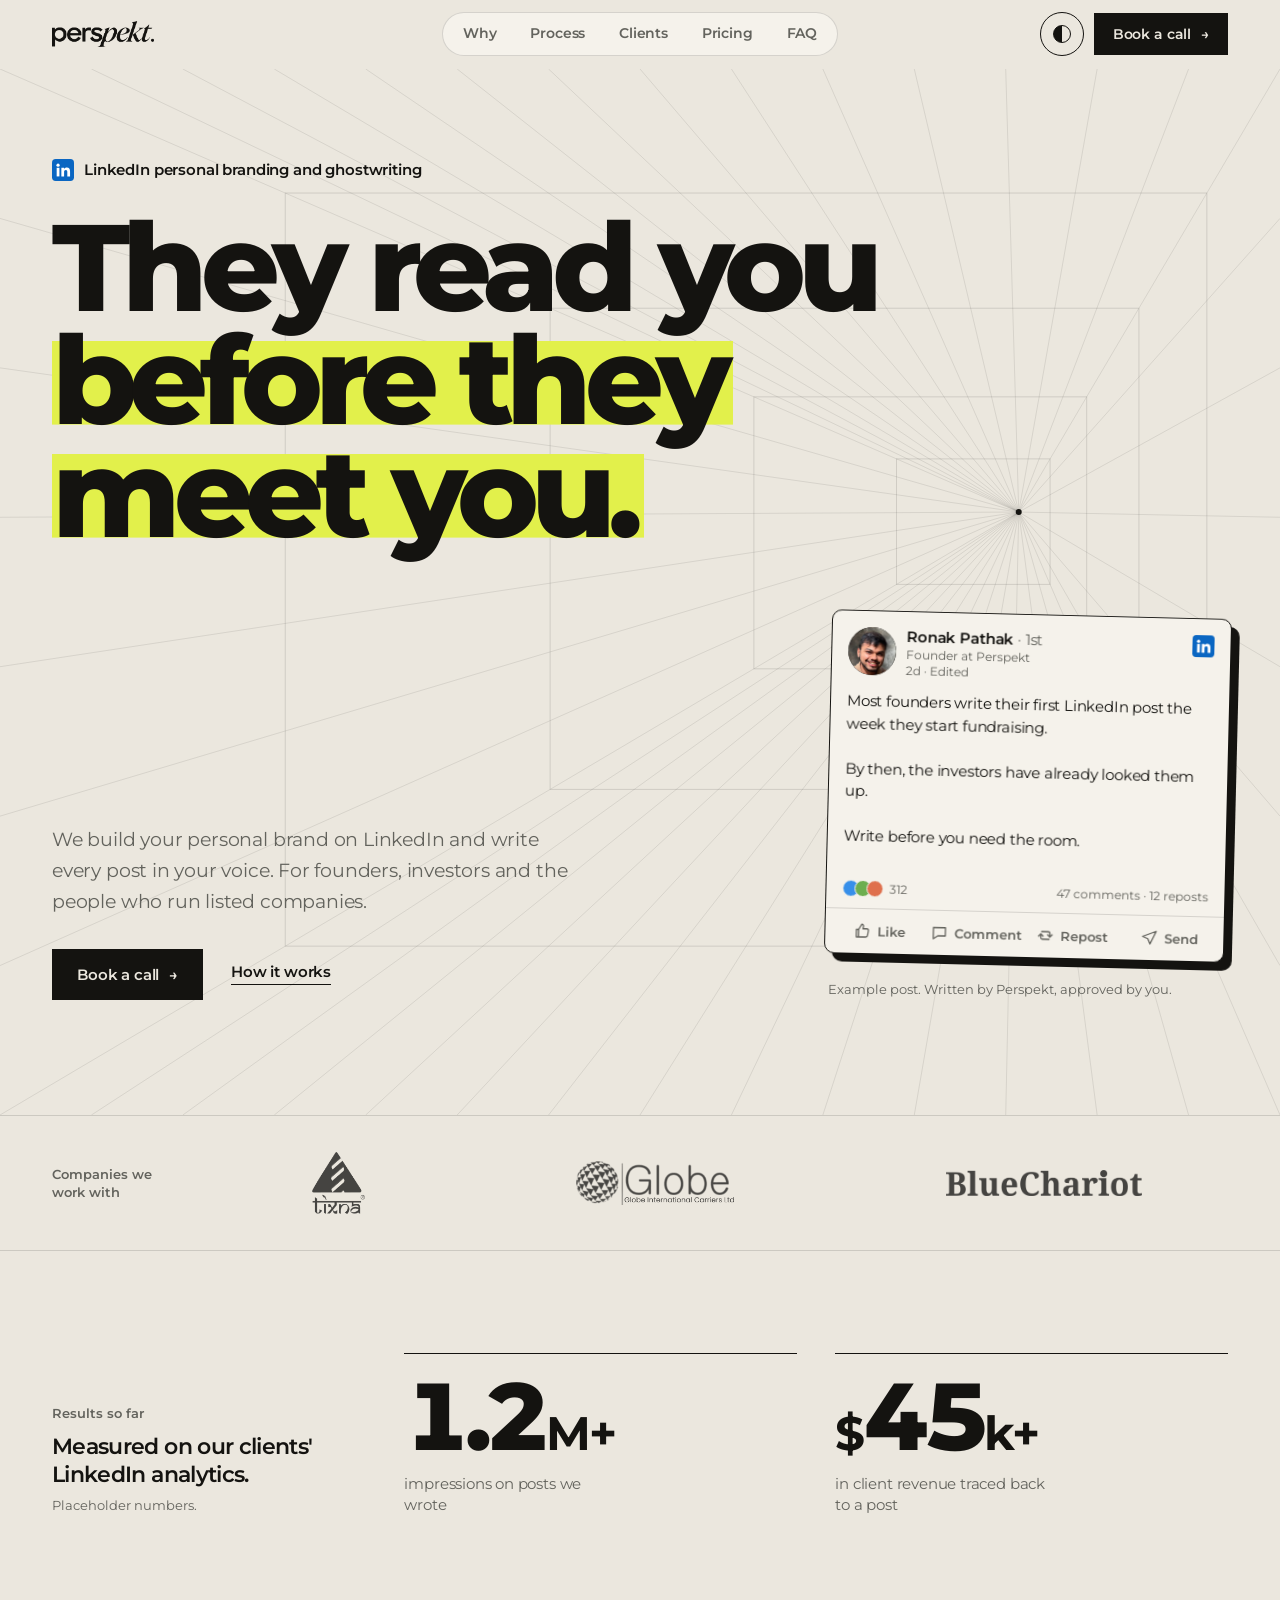
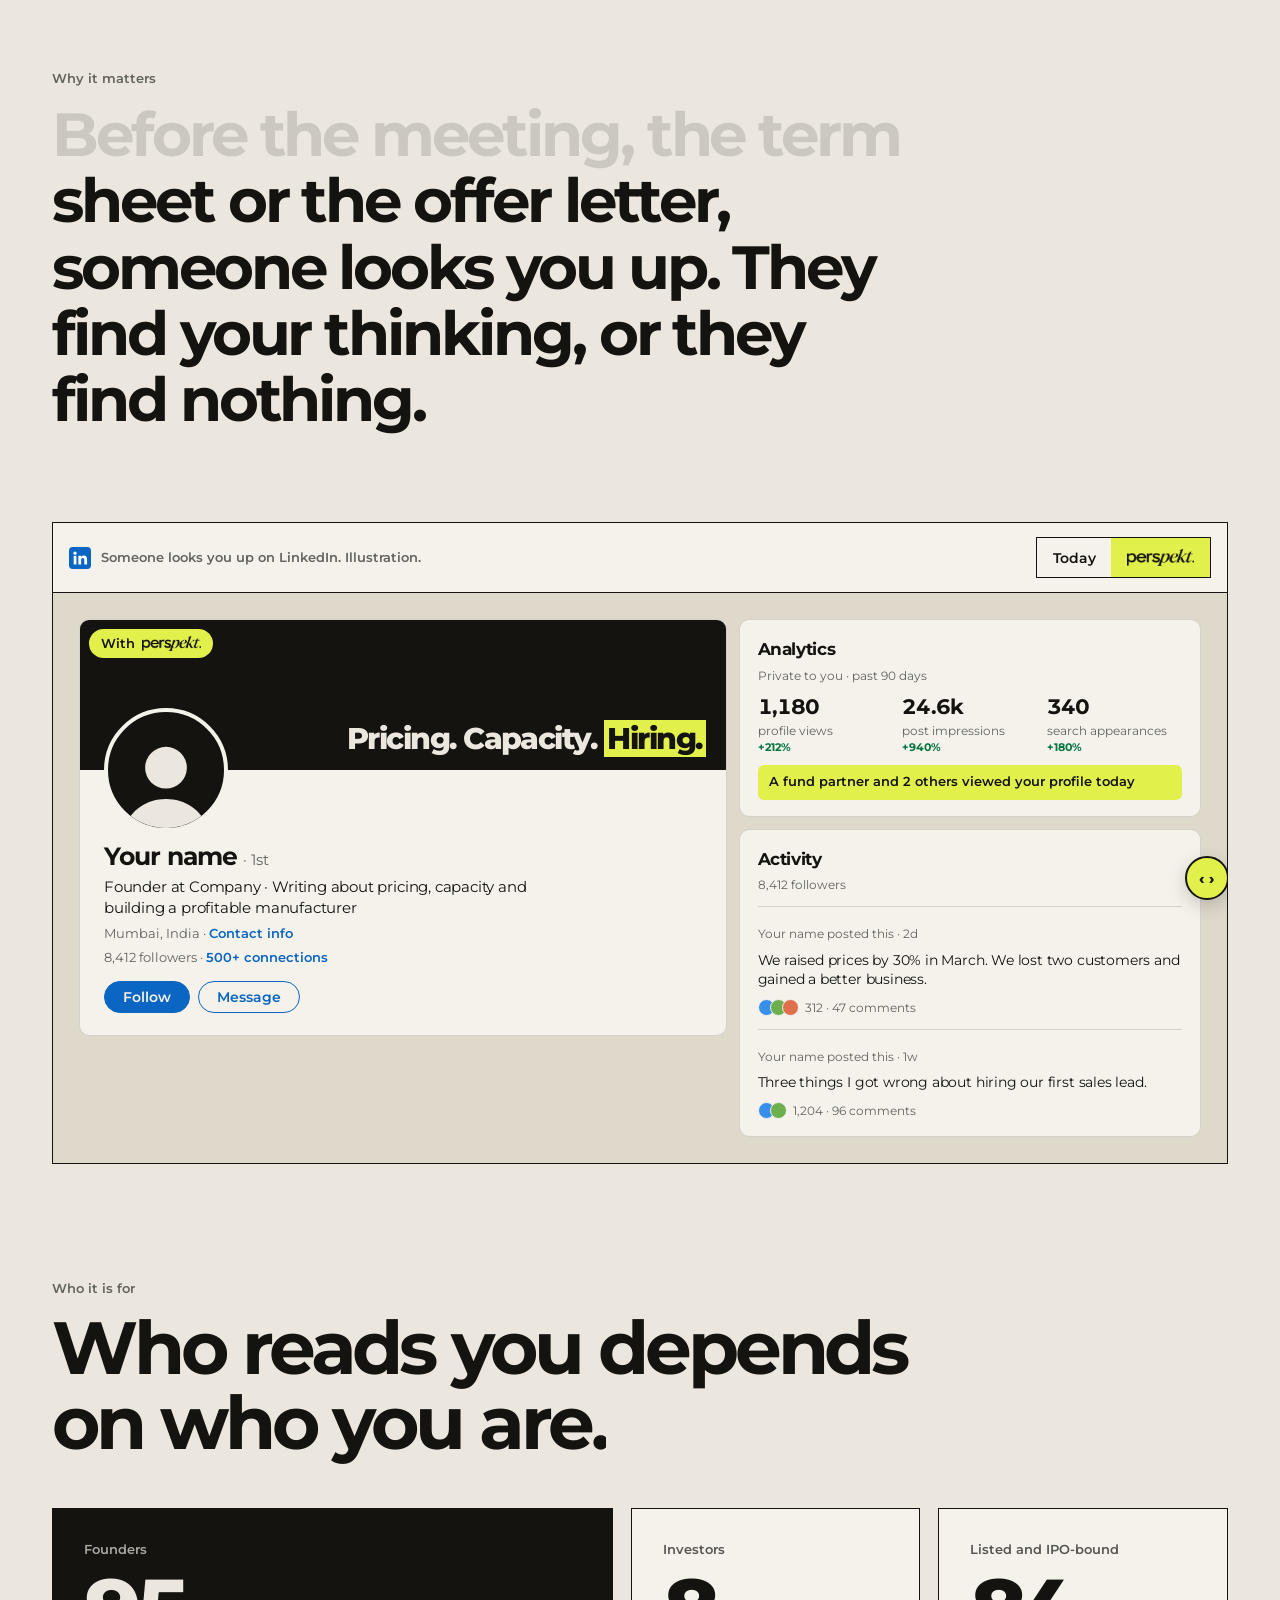
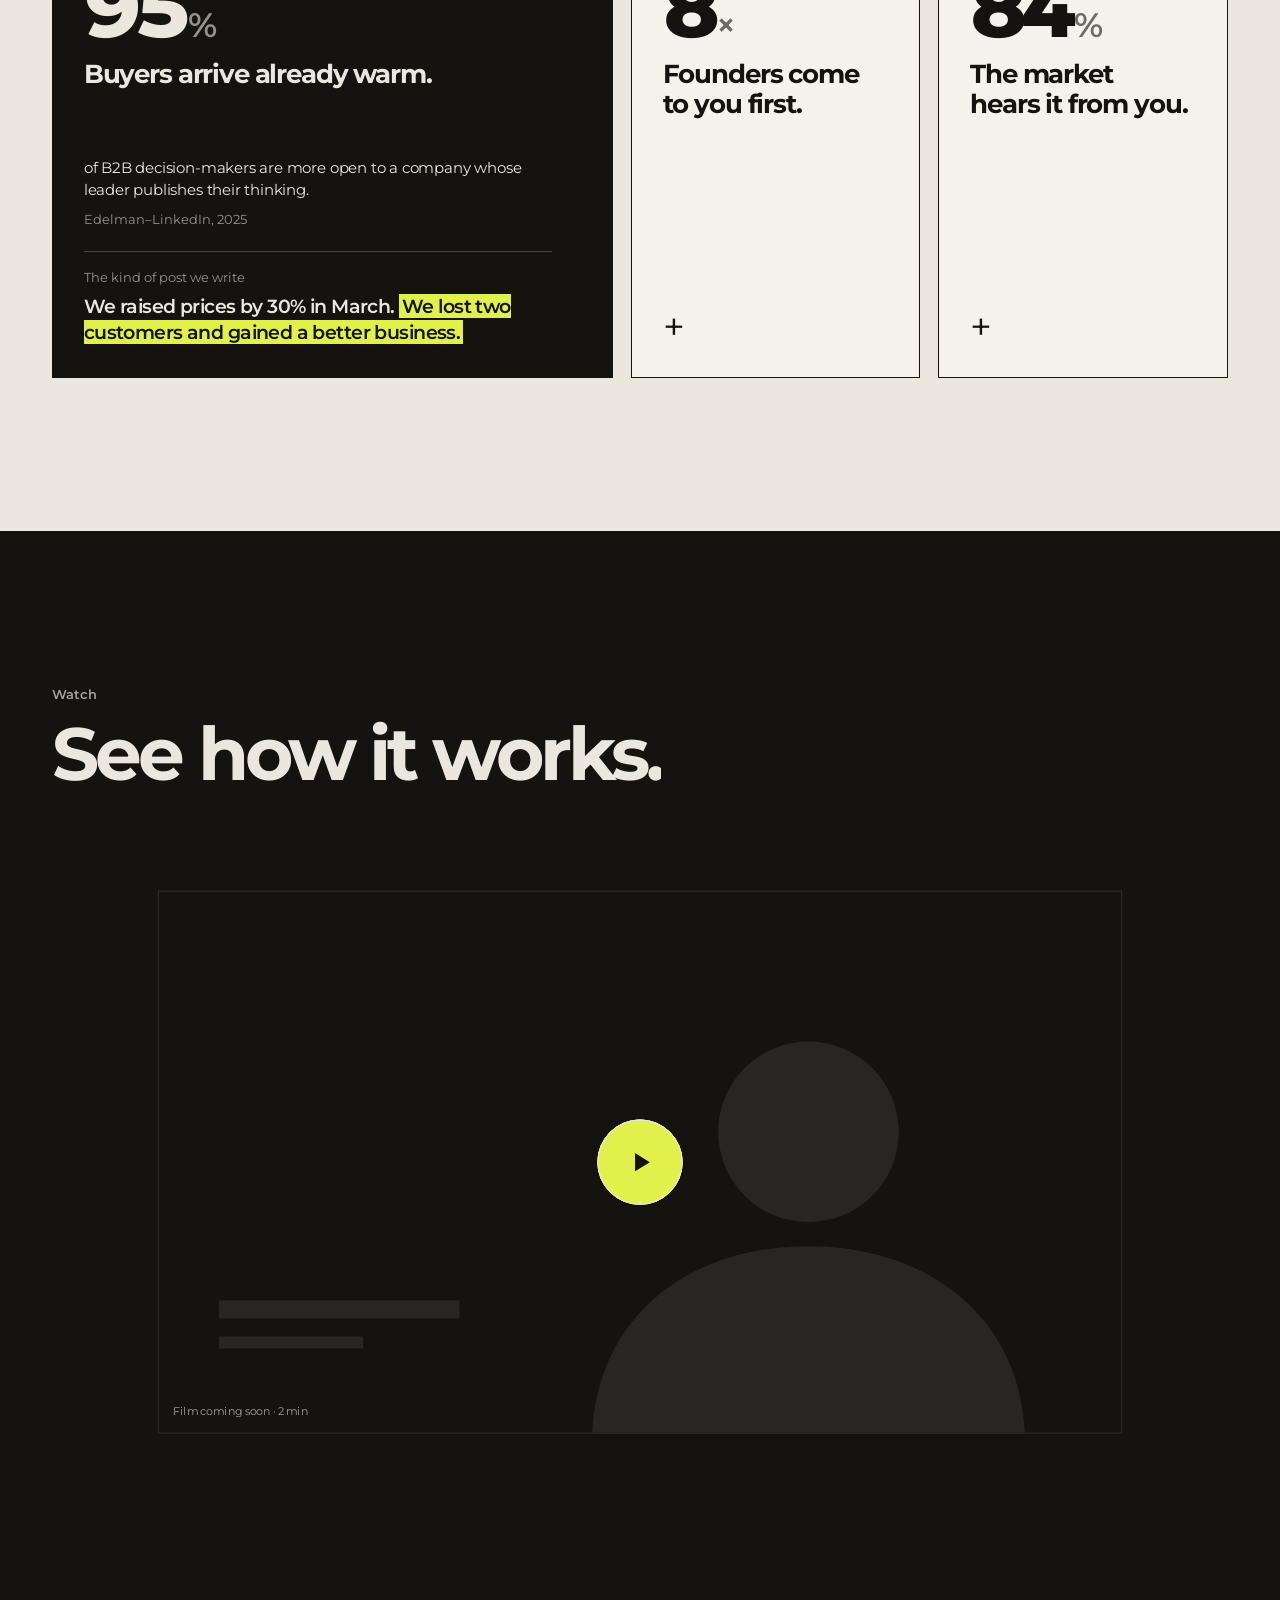
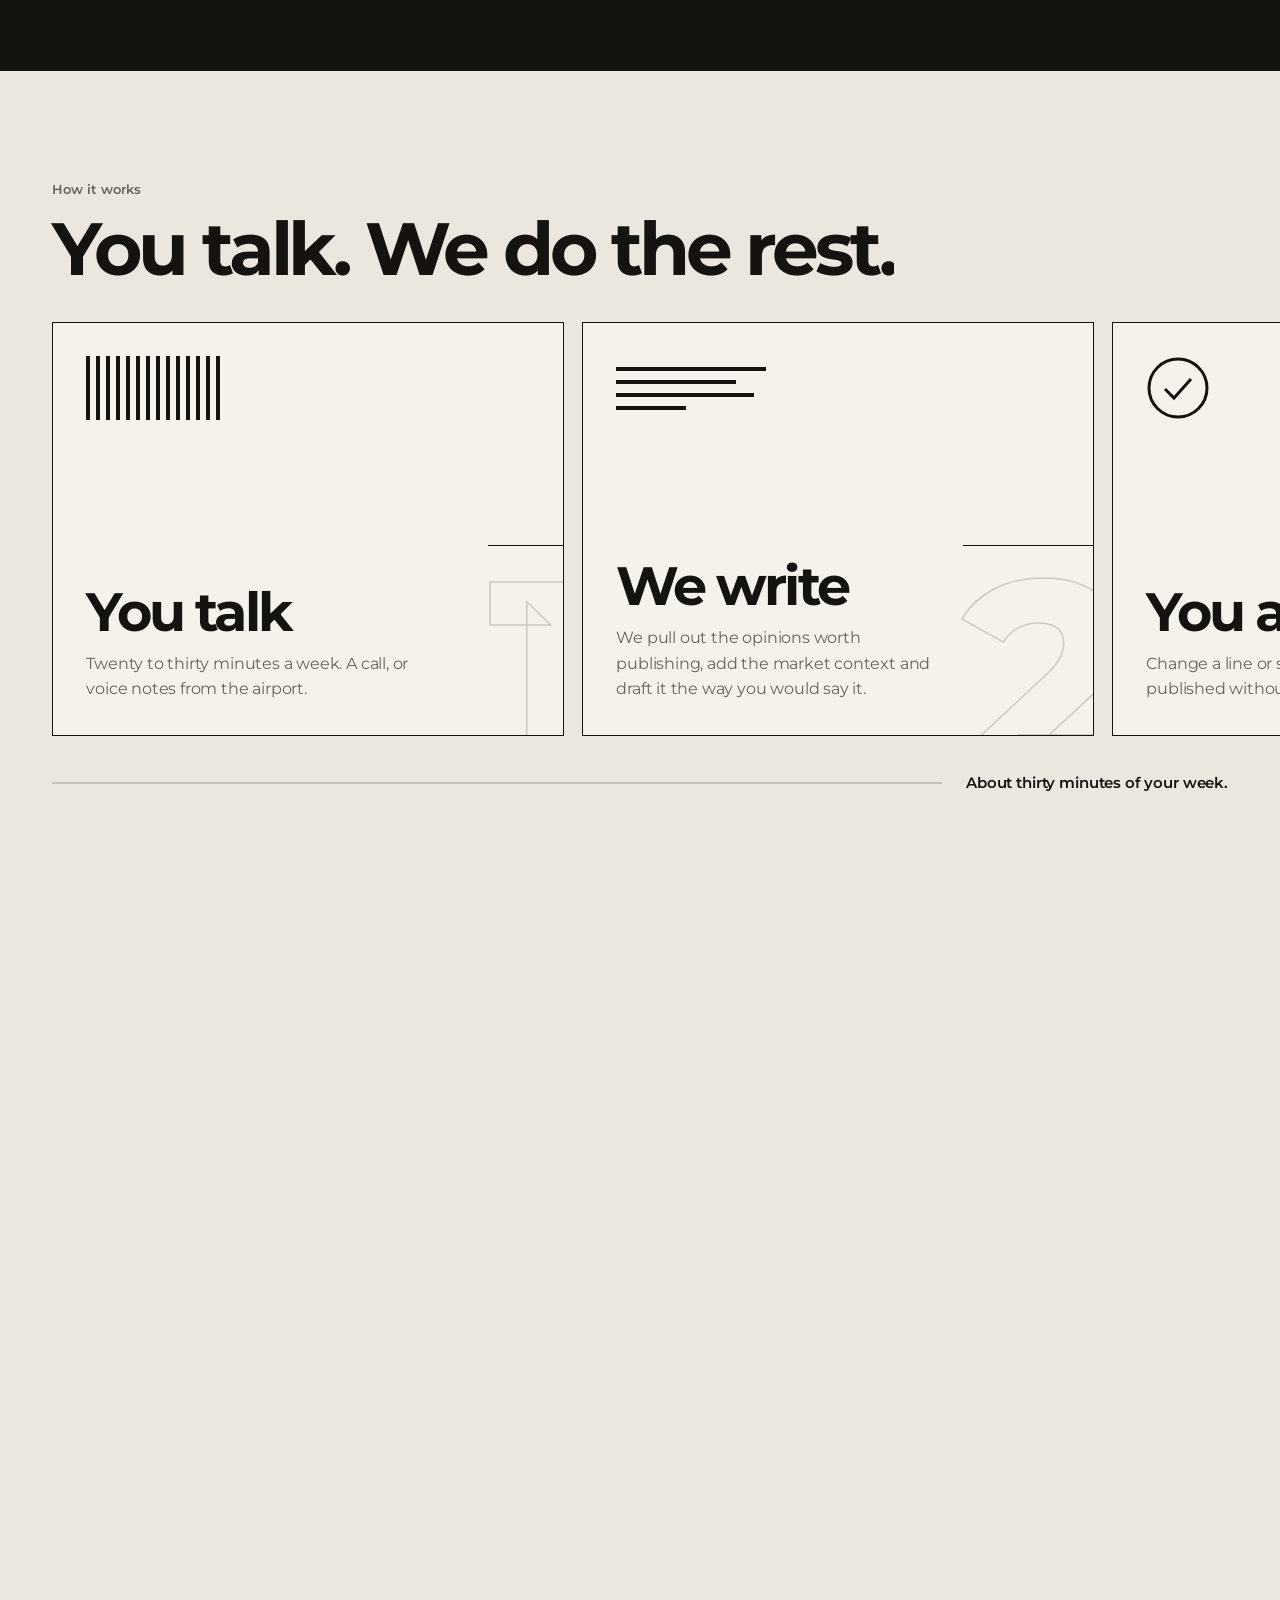
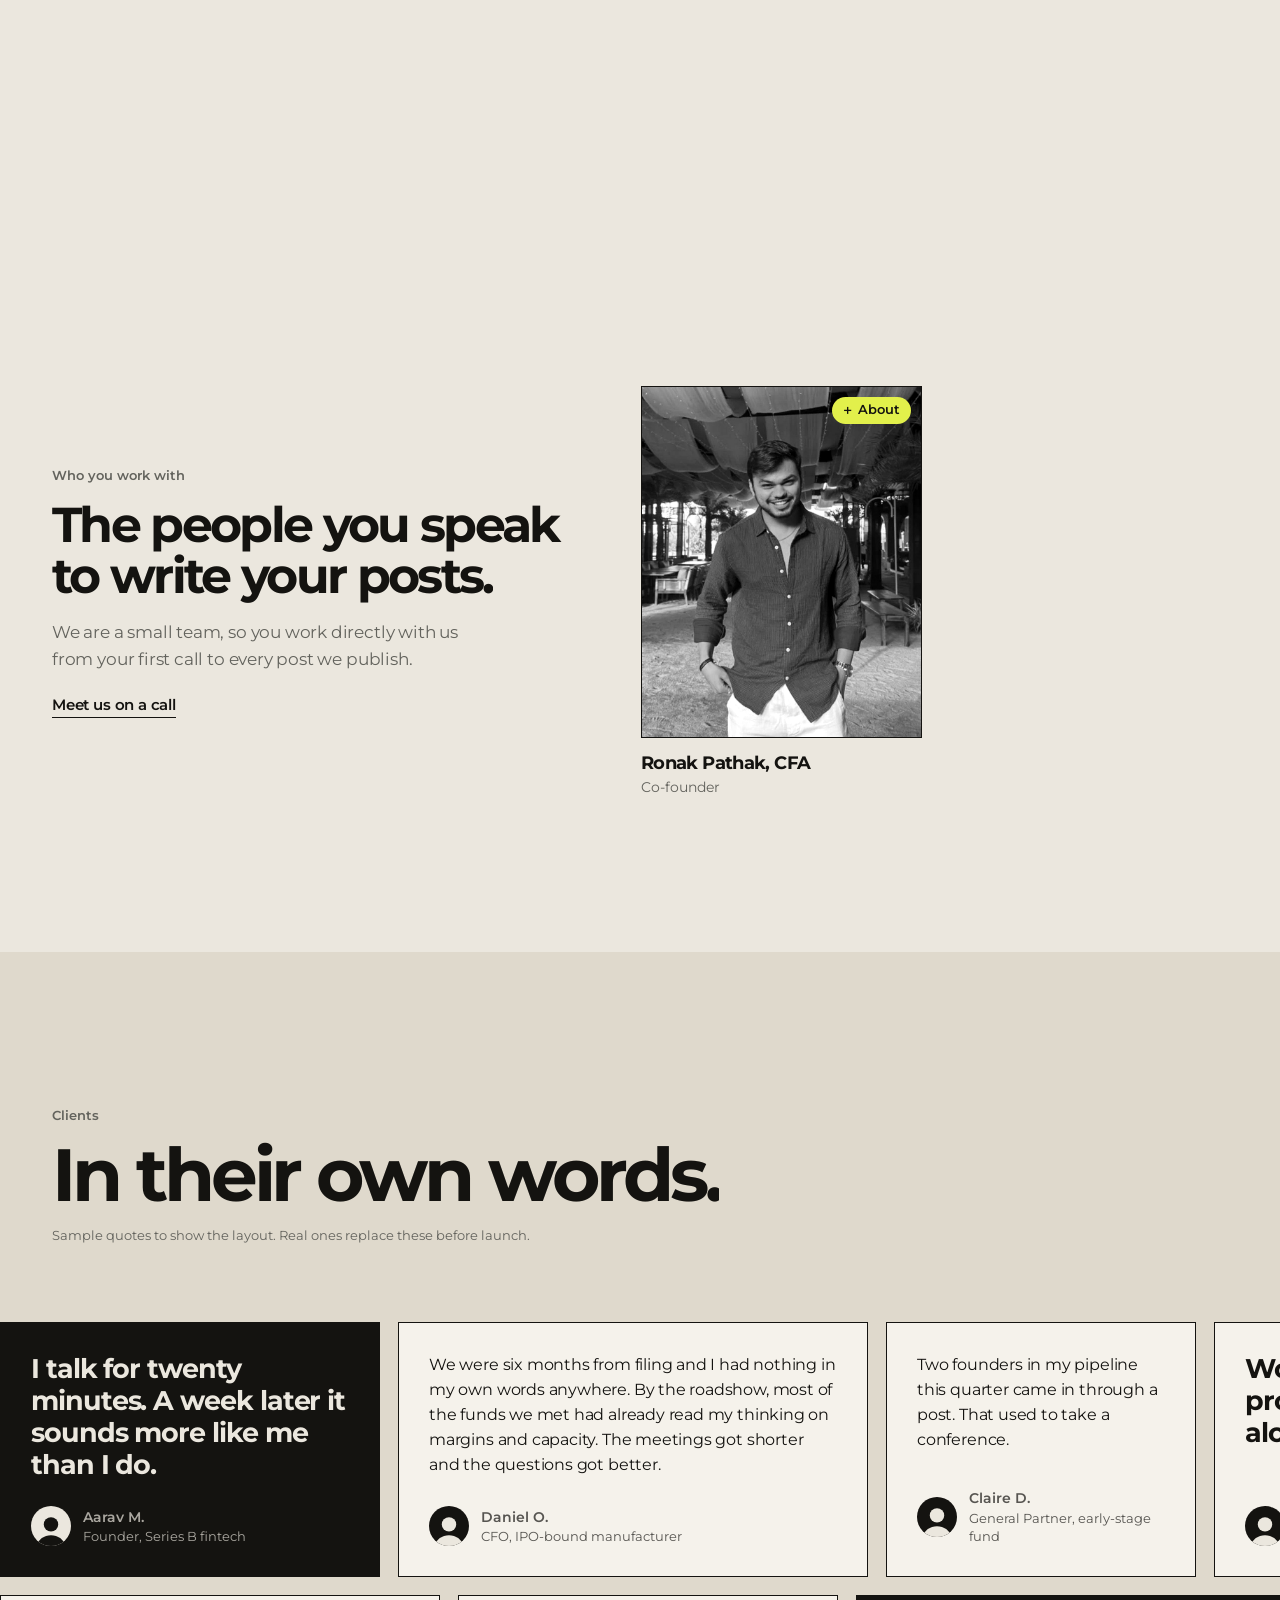
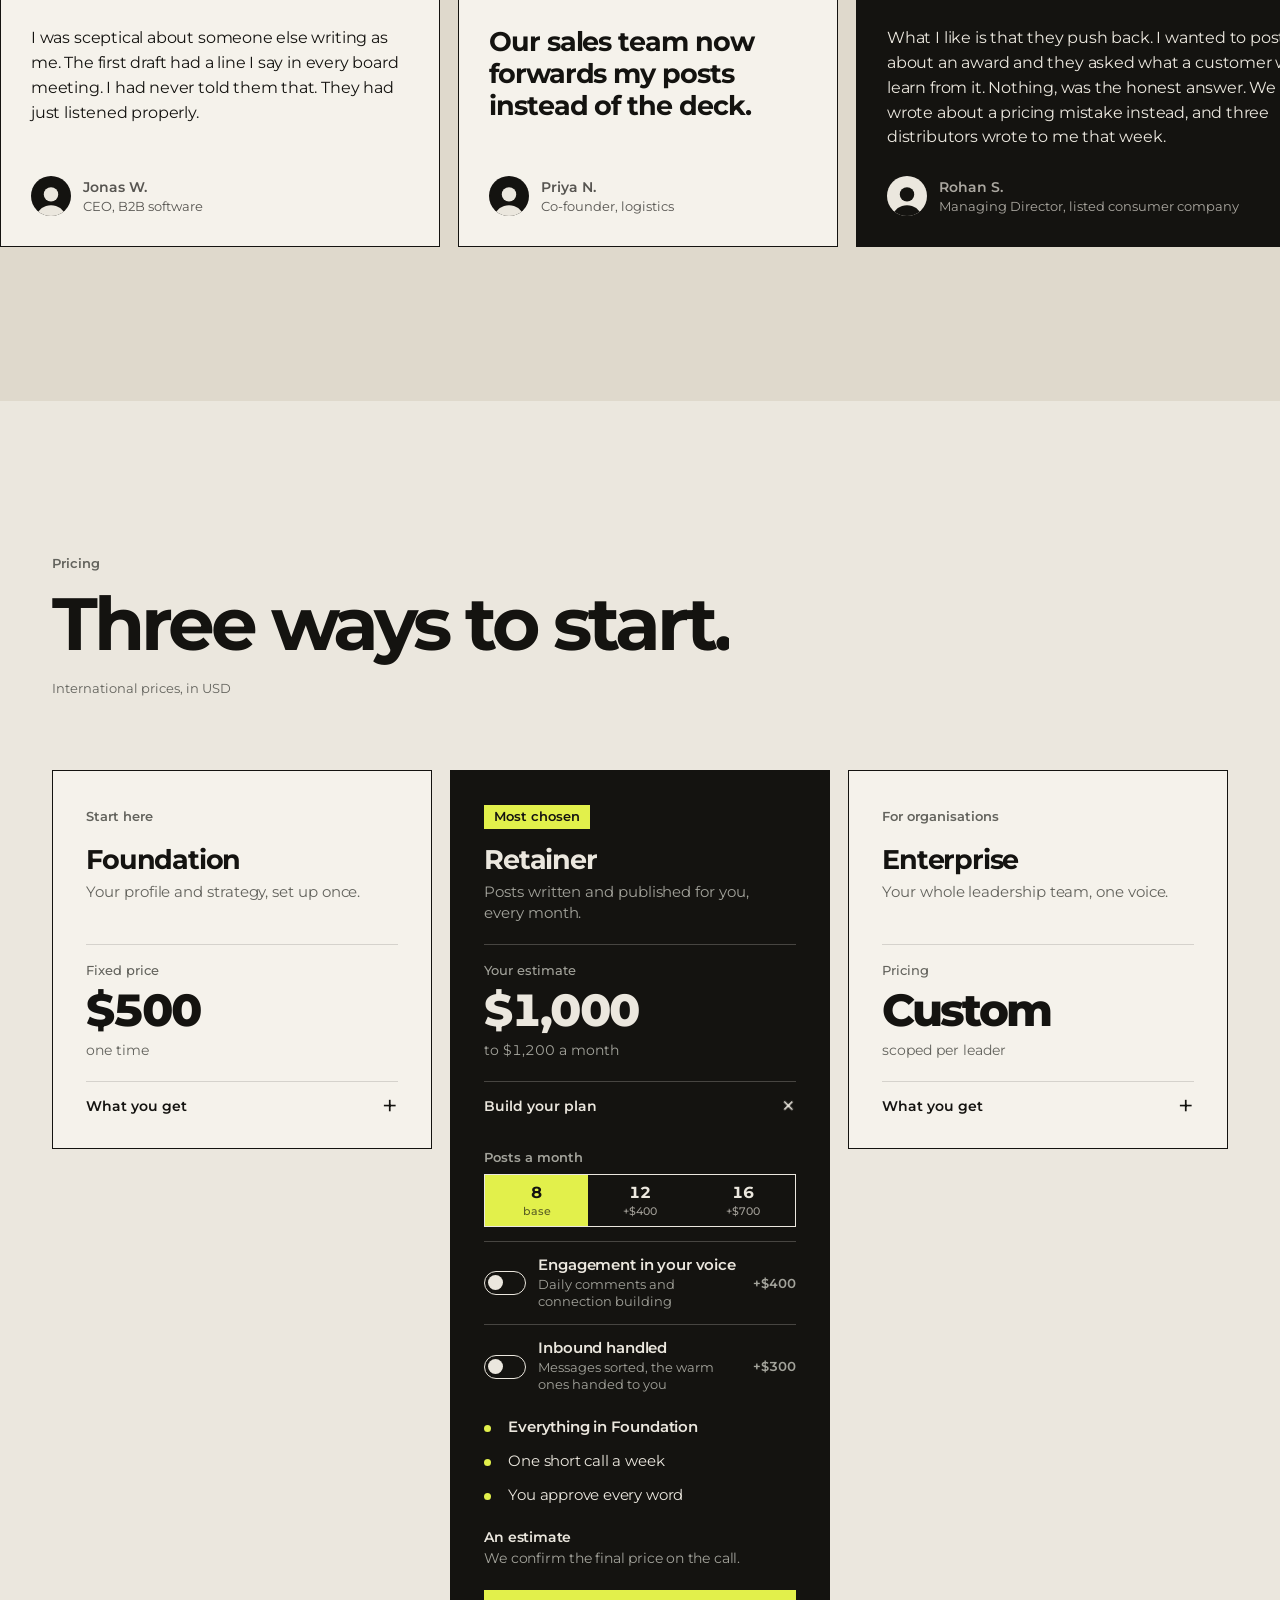
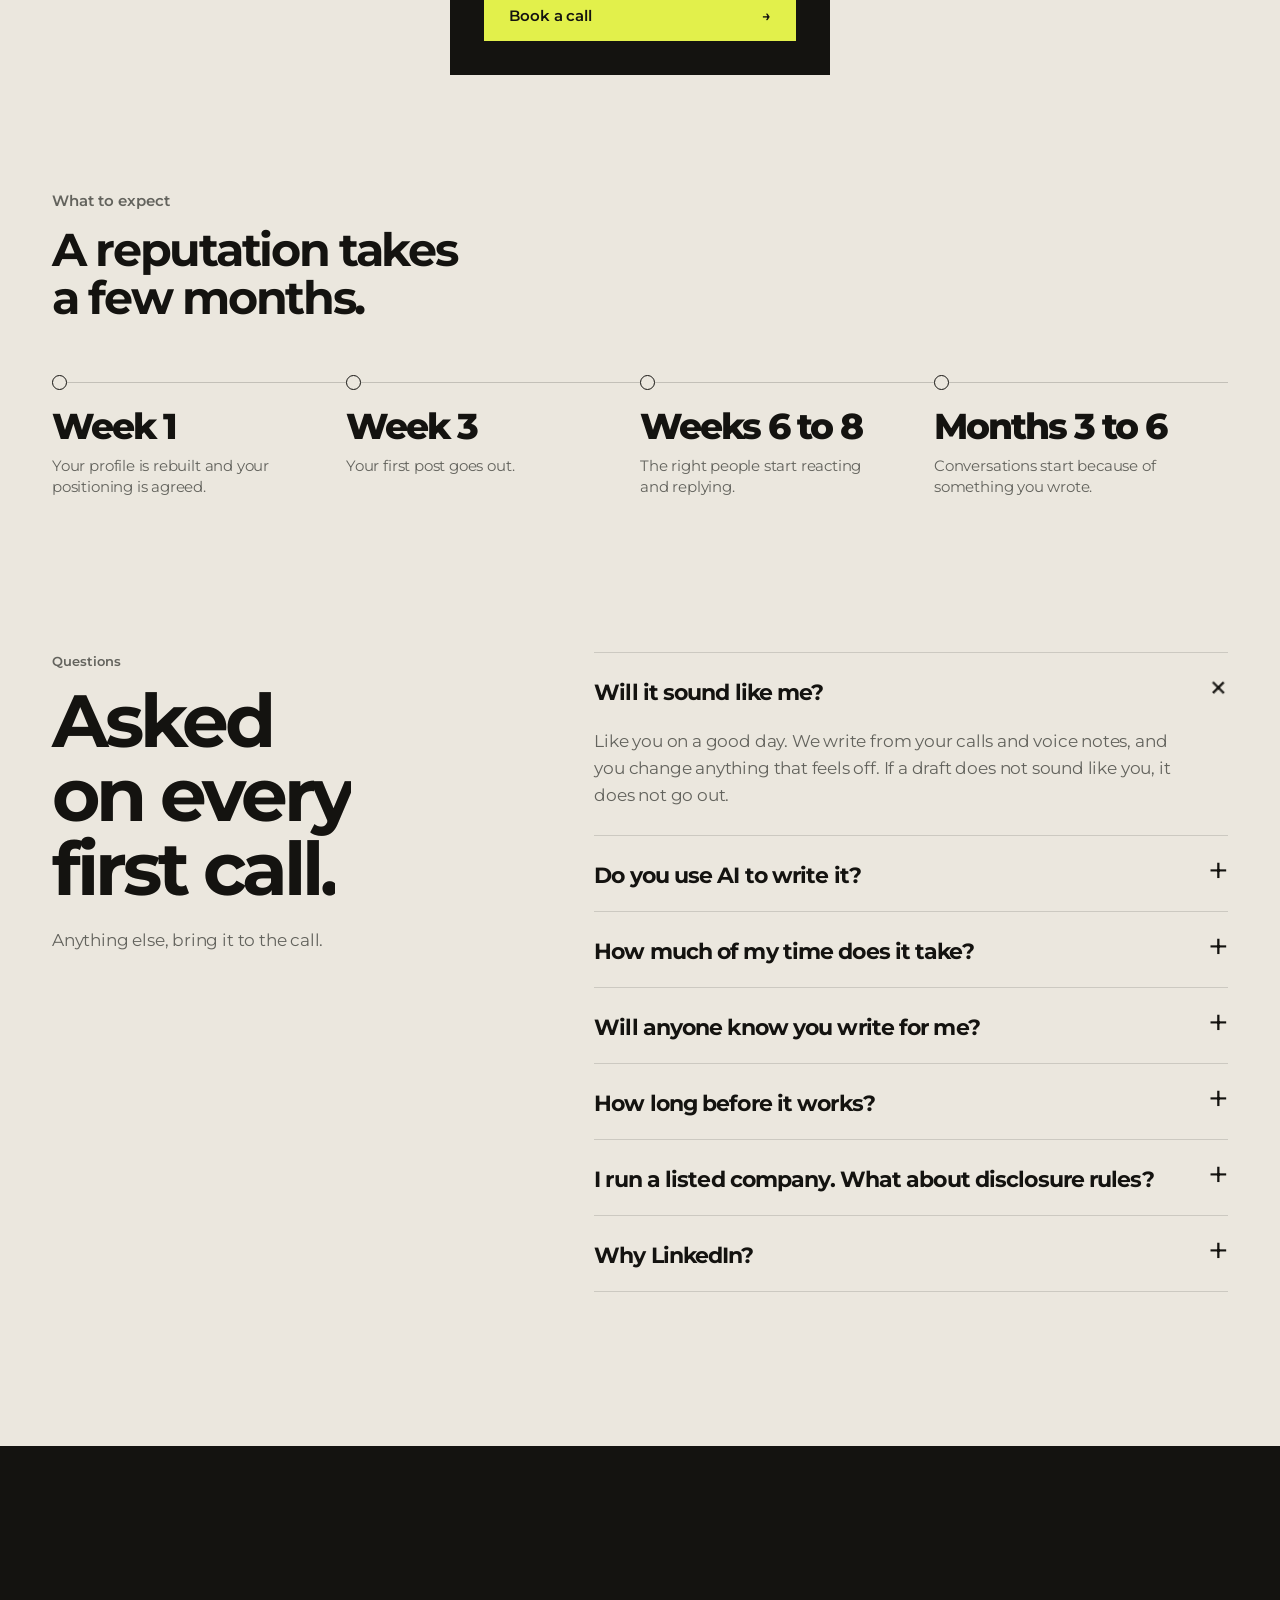
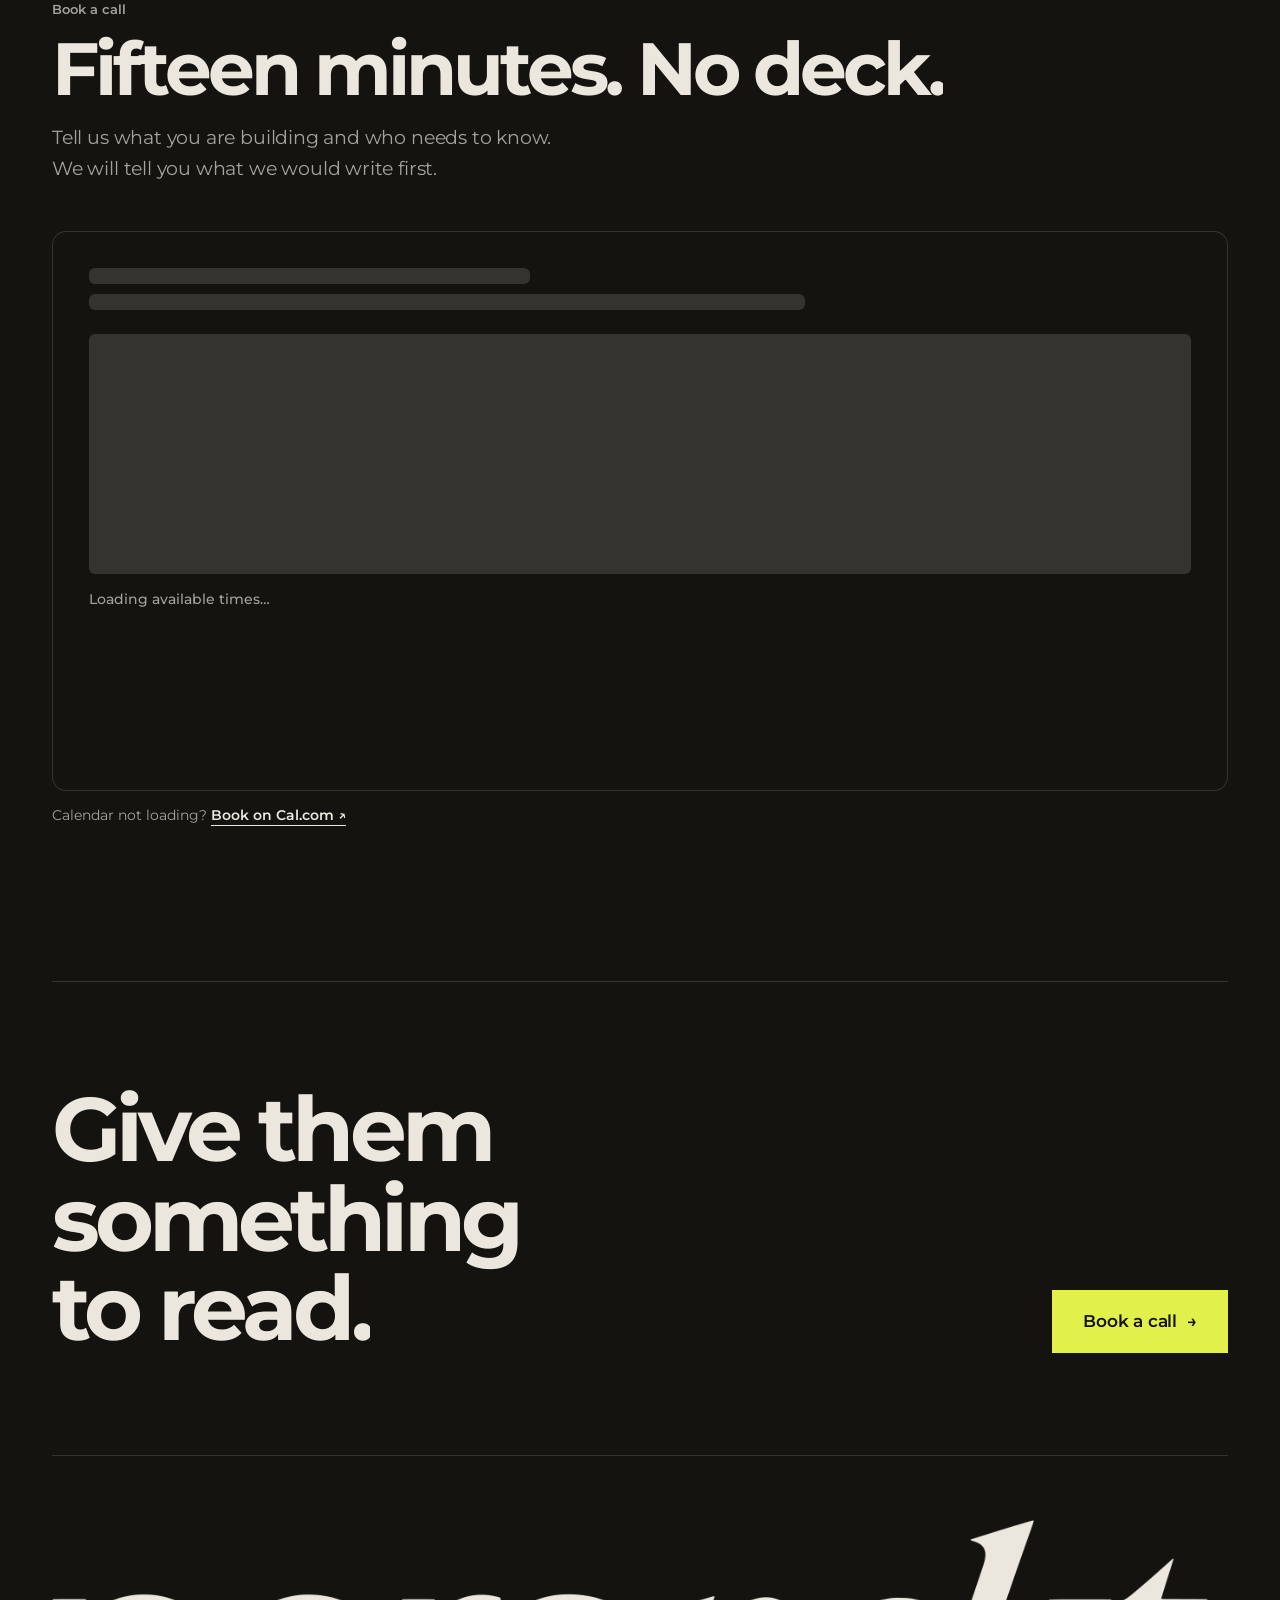
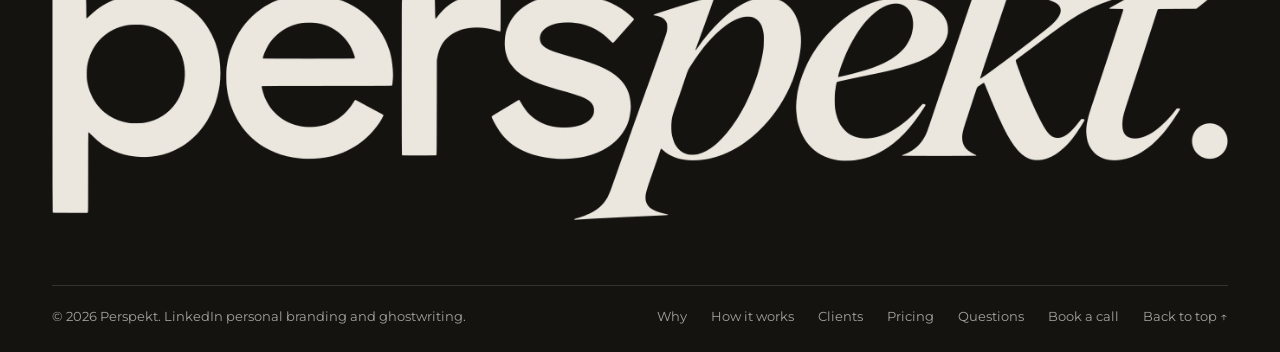
==== commit 6120ac47: "Book the discovery call instead of the 15-minute event Calendar and fallback link now use ronak-dim8" ====
--- a/index.html
+++ b/index.html
@@ -346,7 +346,7 @@
     <div class="cal-embed" id="cal-embed">
       <div class="cal-wait" aria-label="Loading the calendar"><span></span><span></span><span></span><b>Loading available times…</b></div>
     </div>
-    <p class="cal-alt">Calendar not loading? <a href="https://cal.com/ronak-dim8bx/15min" target="_blank" rel="noopener">Book on Cal.com ↗</a></p>
+    <p class="cal-alt">Calendar not loading? <a href="https://cal.com/ronak-dim8bx/discovery-call" target="_blank" rel="noopener">Book on Cal.com ↗</a></p>
   </div>
 </section>
 </main>
@@ -366,6 +366,6 @@
 </footer>
 
 <div class="toast" id="toast" role="status" aria-live="polite"></div>
-<script src="js/main.js?v=20261124b"></script>
+<script src="js/main.js?v=20261124c"></script>
 </body>
 </html>
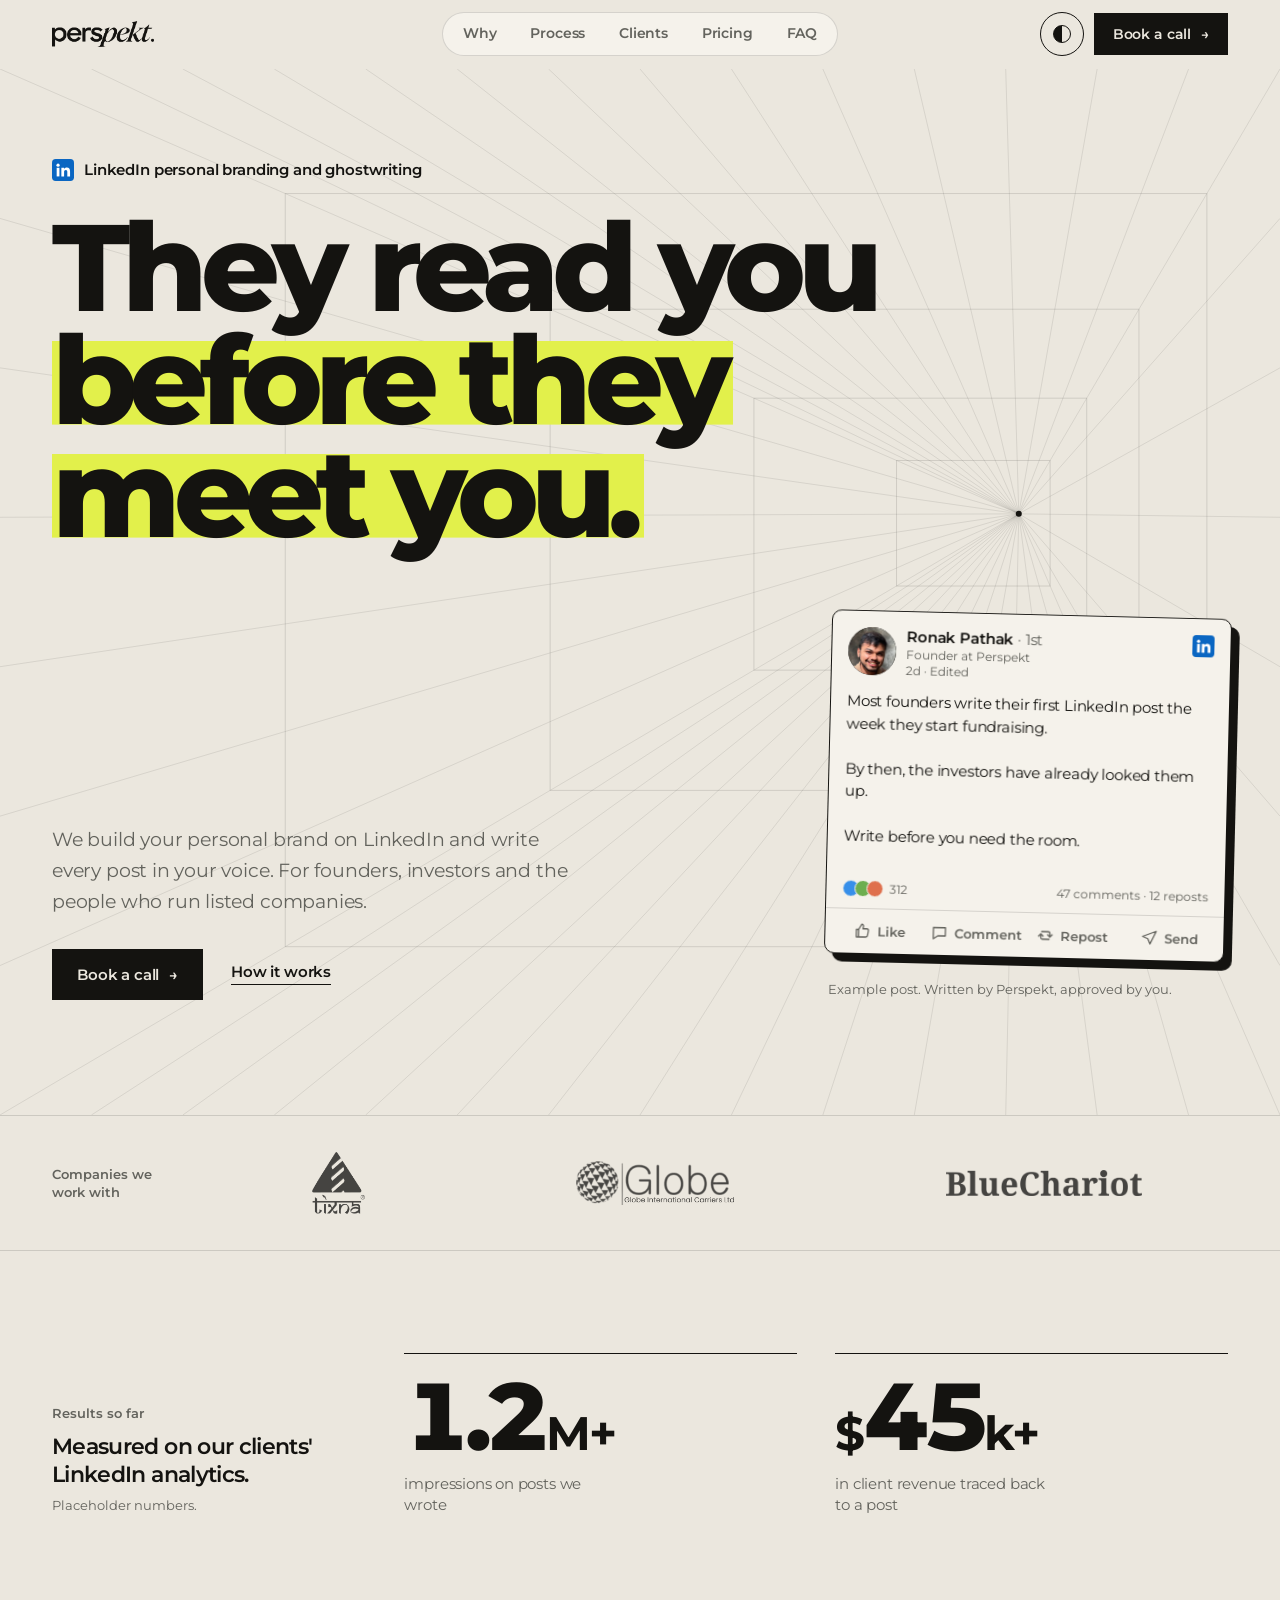
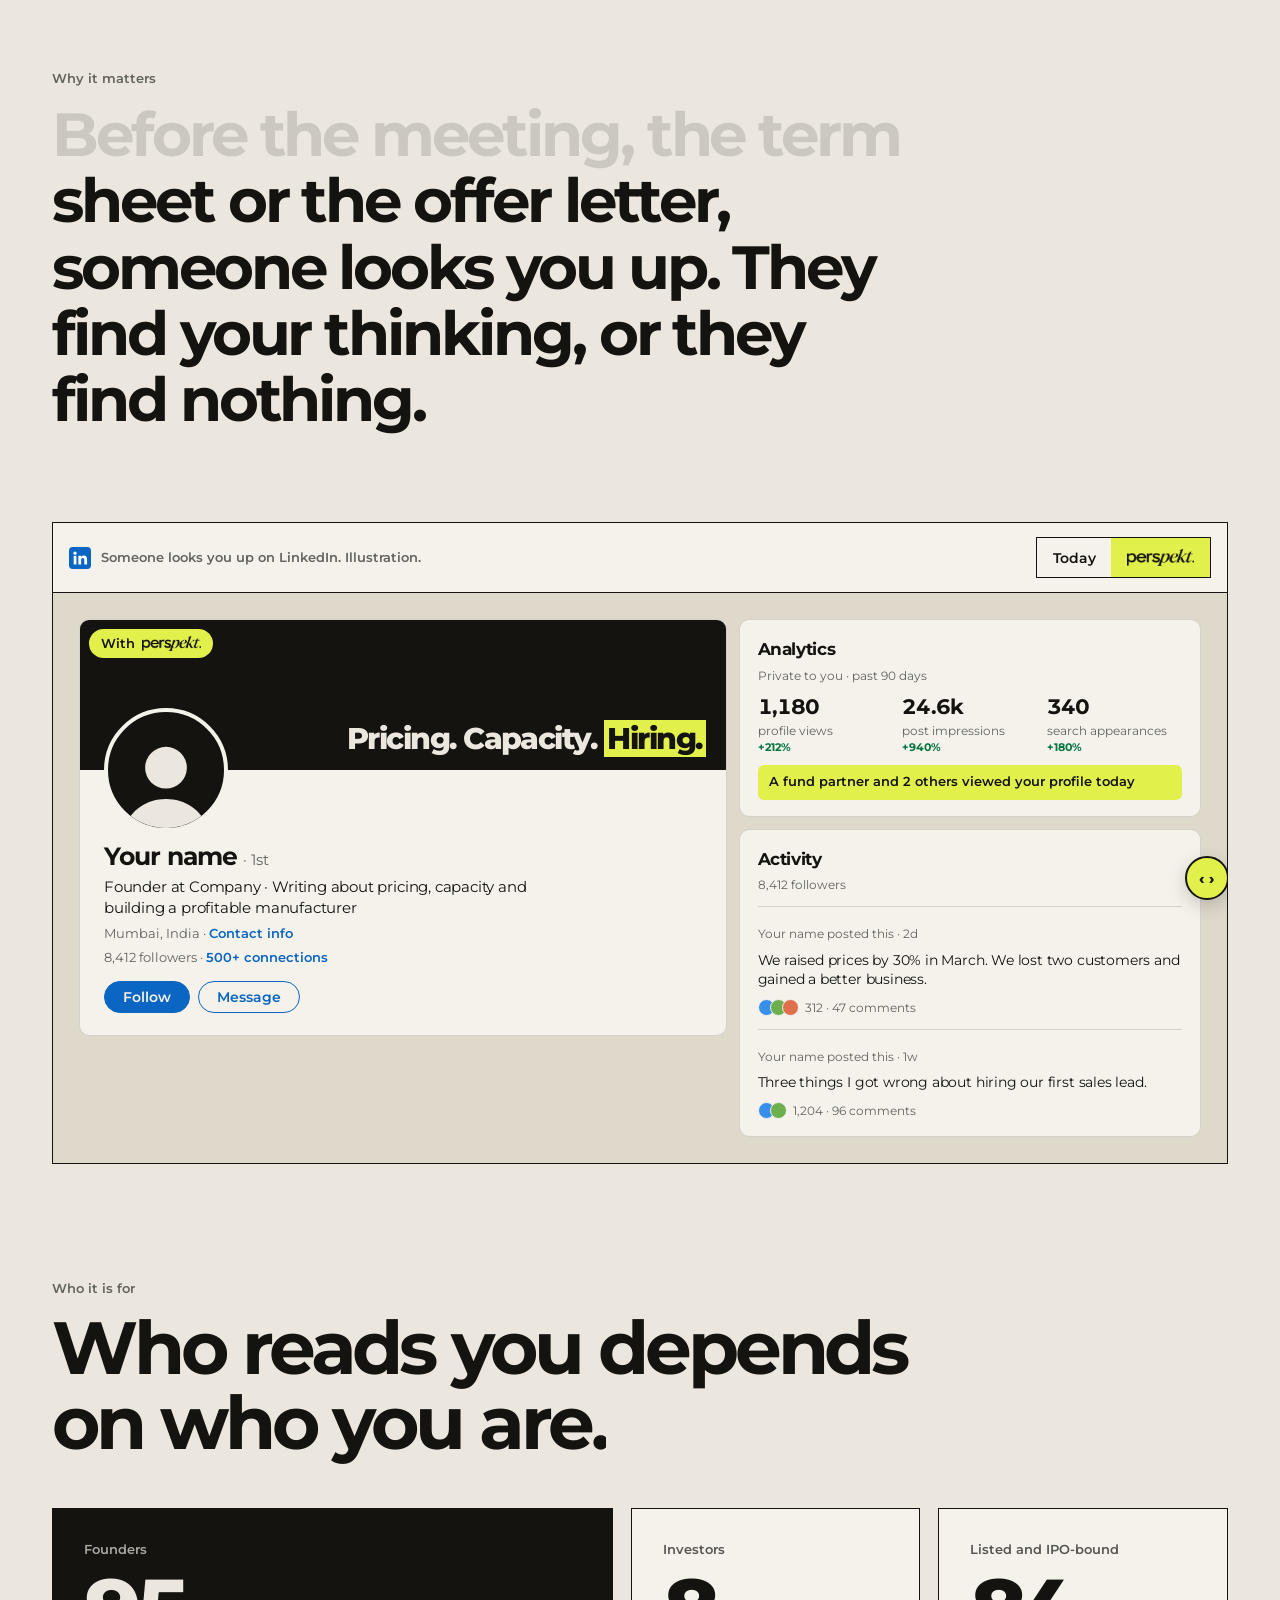
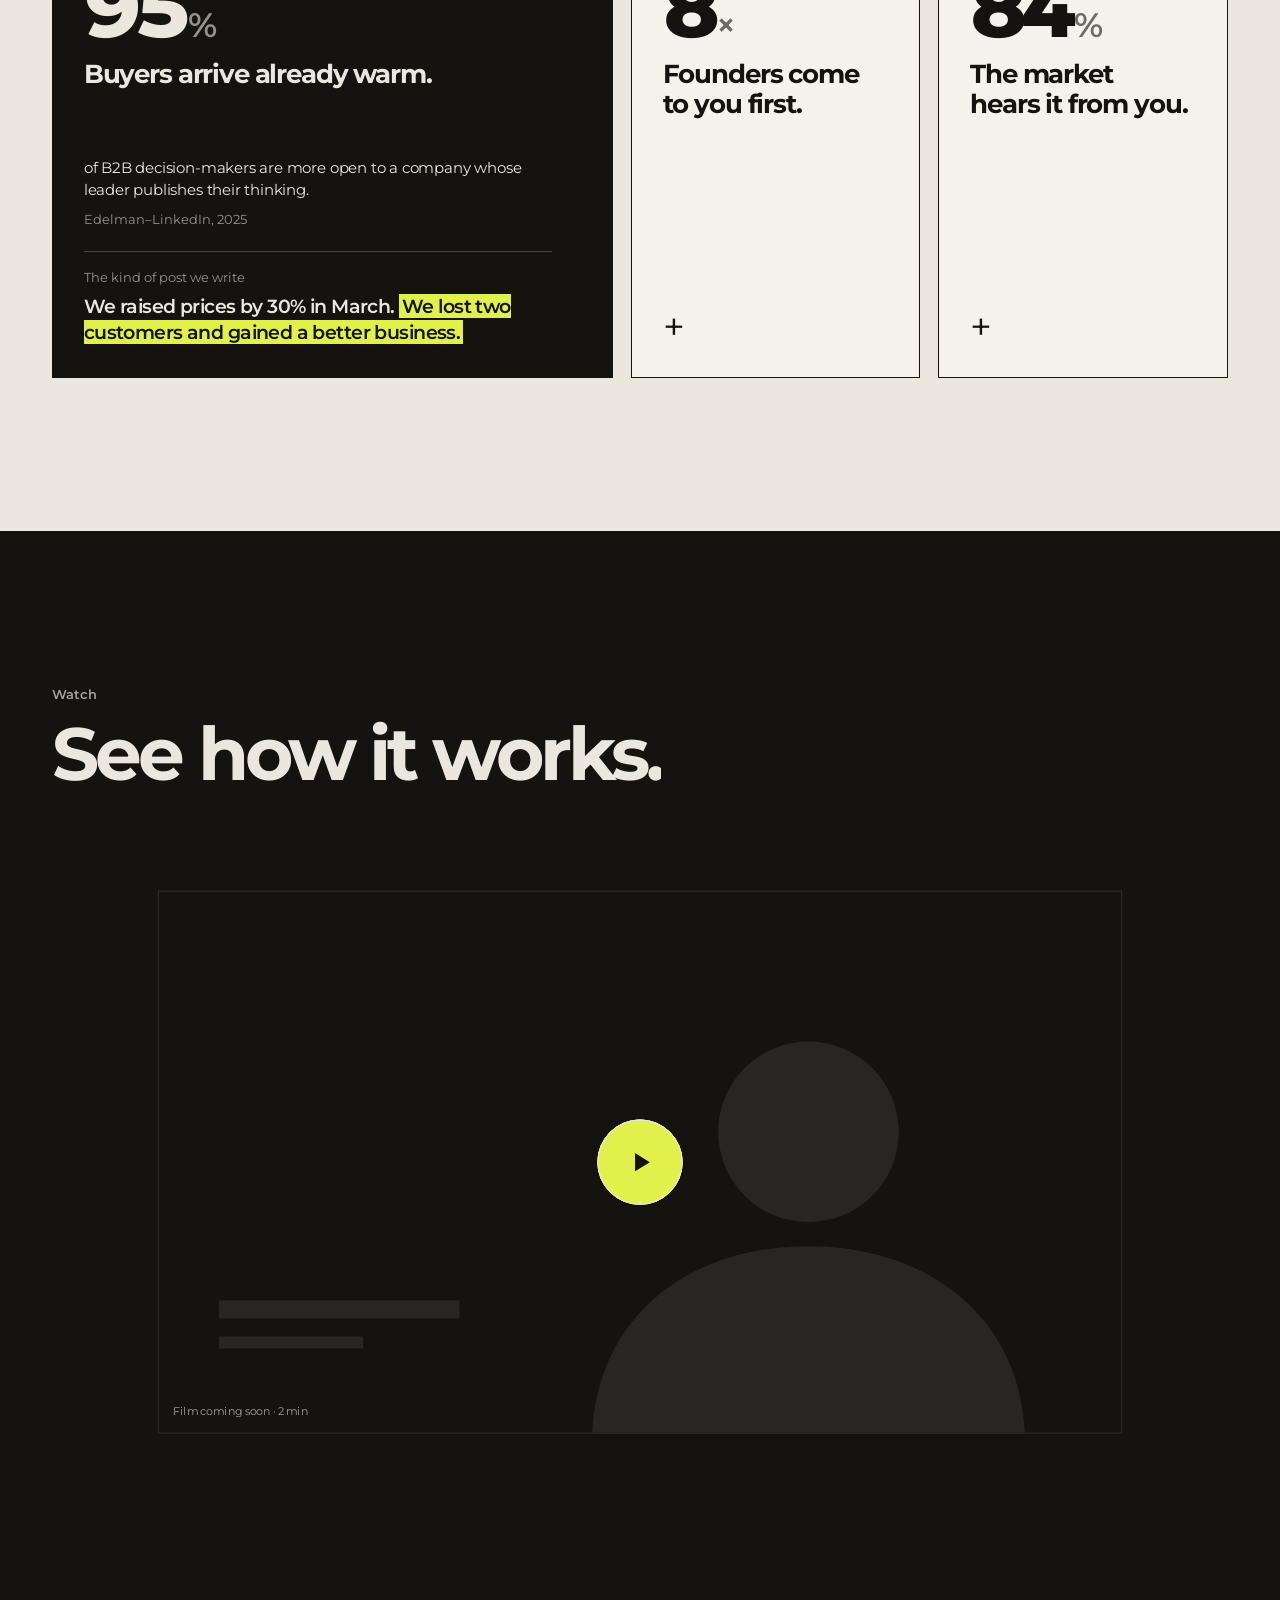
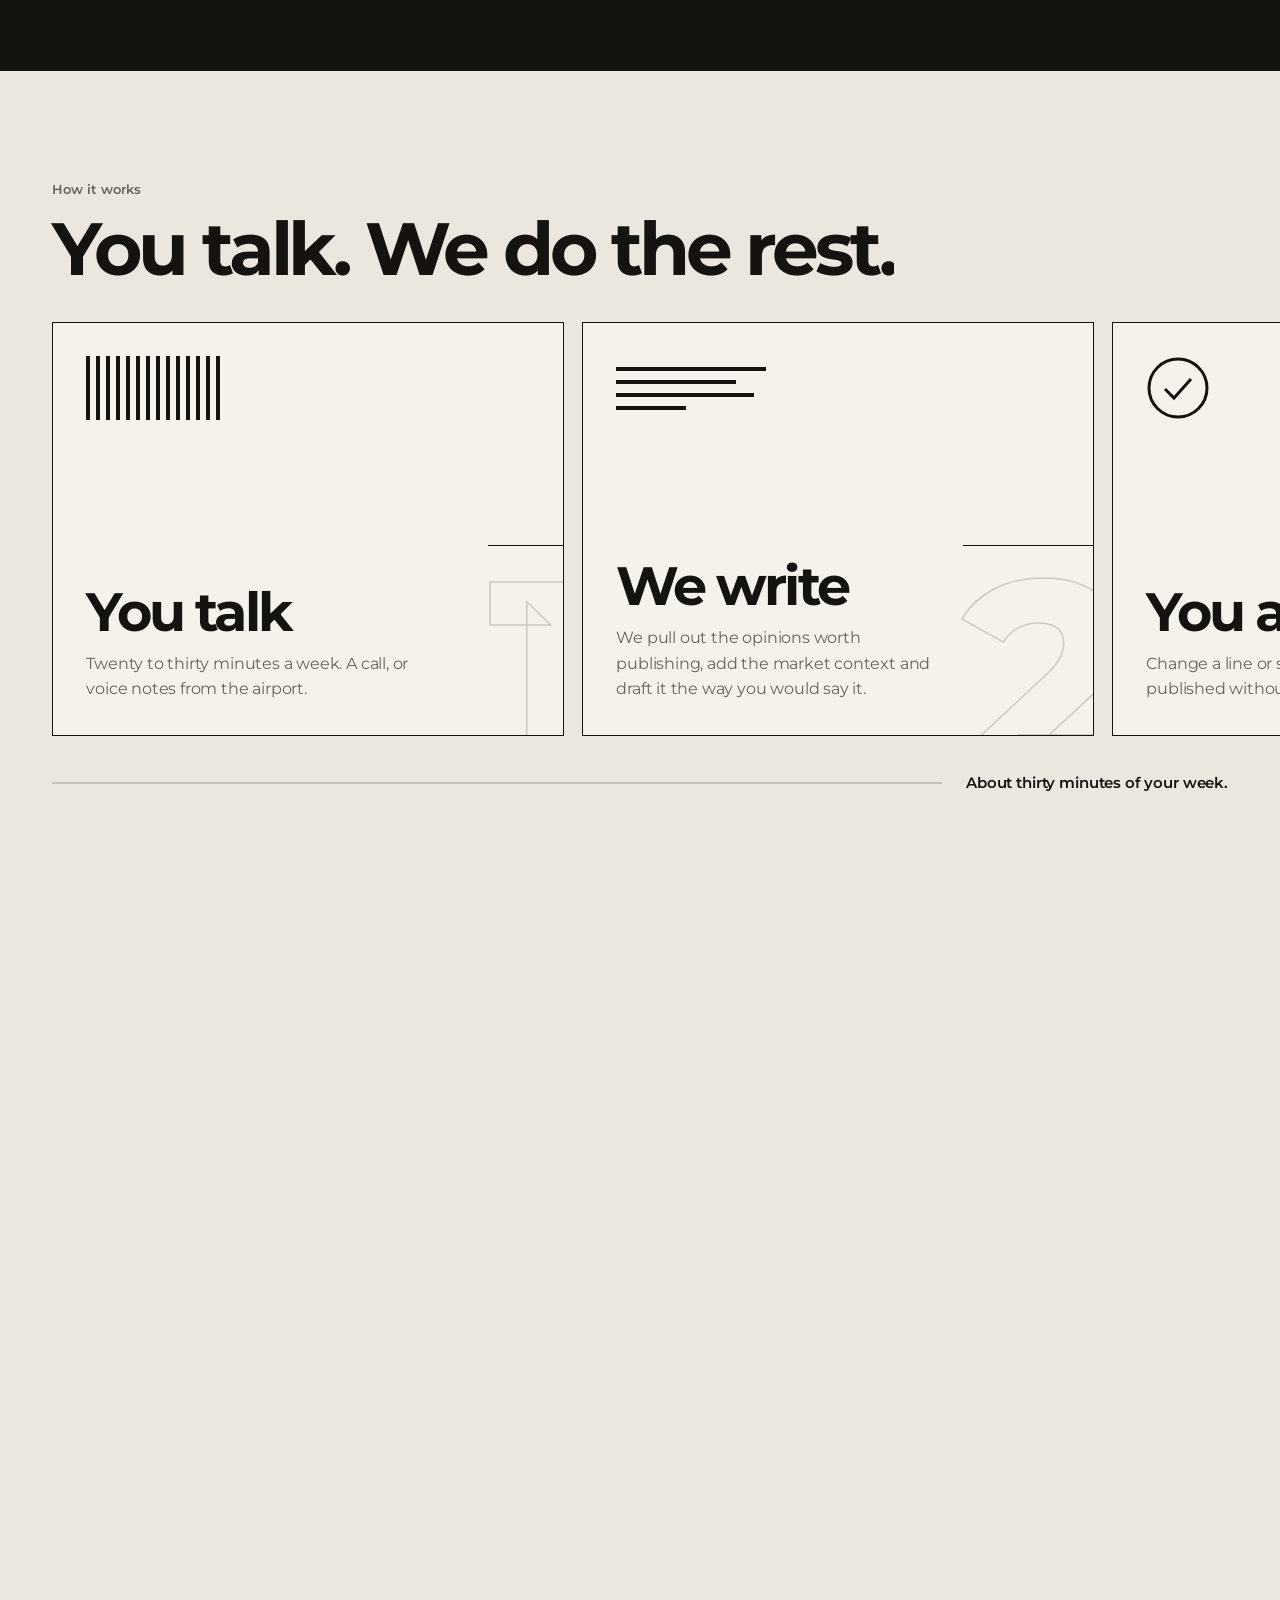
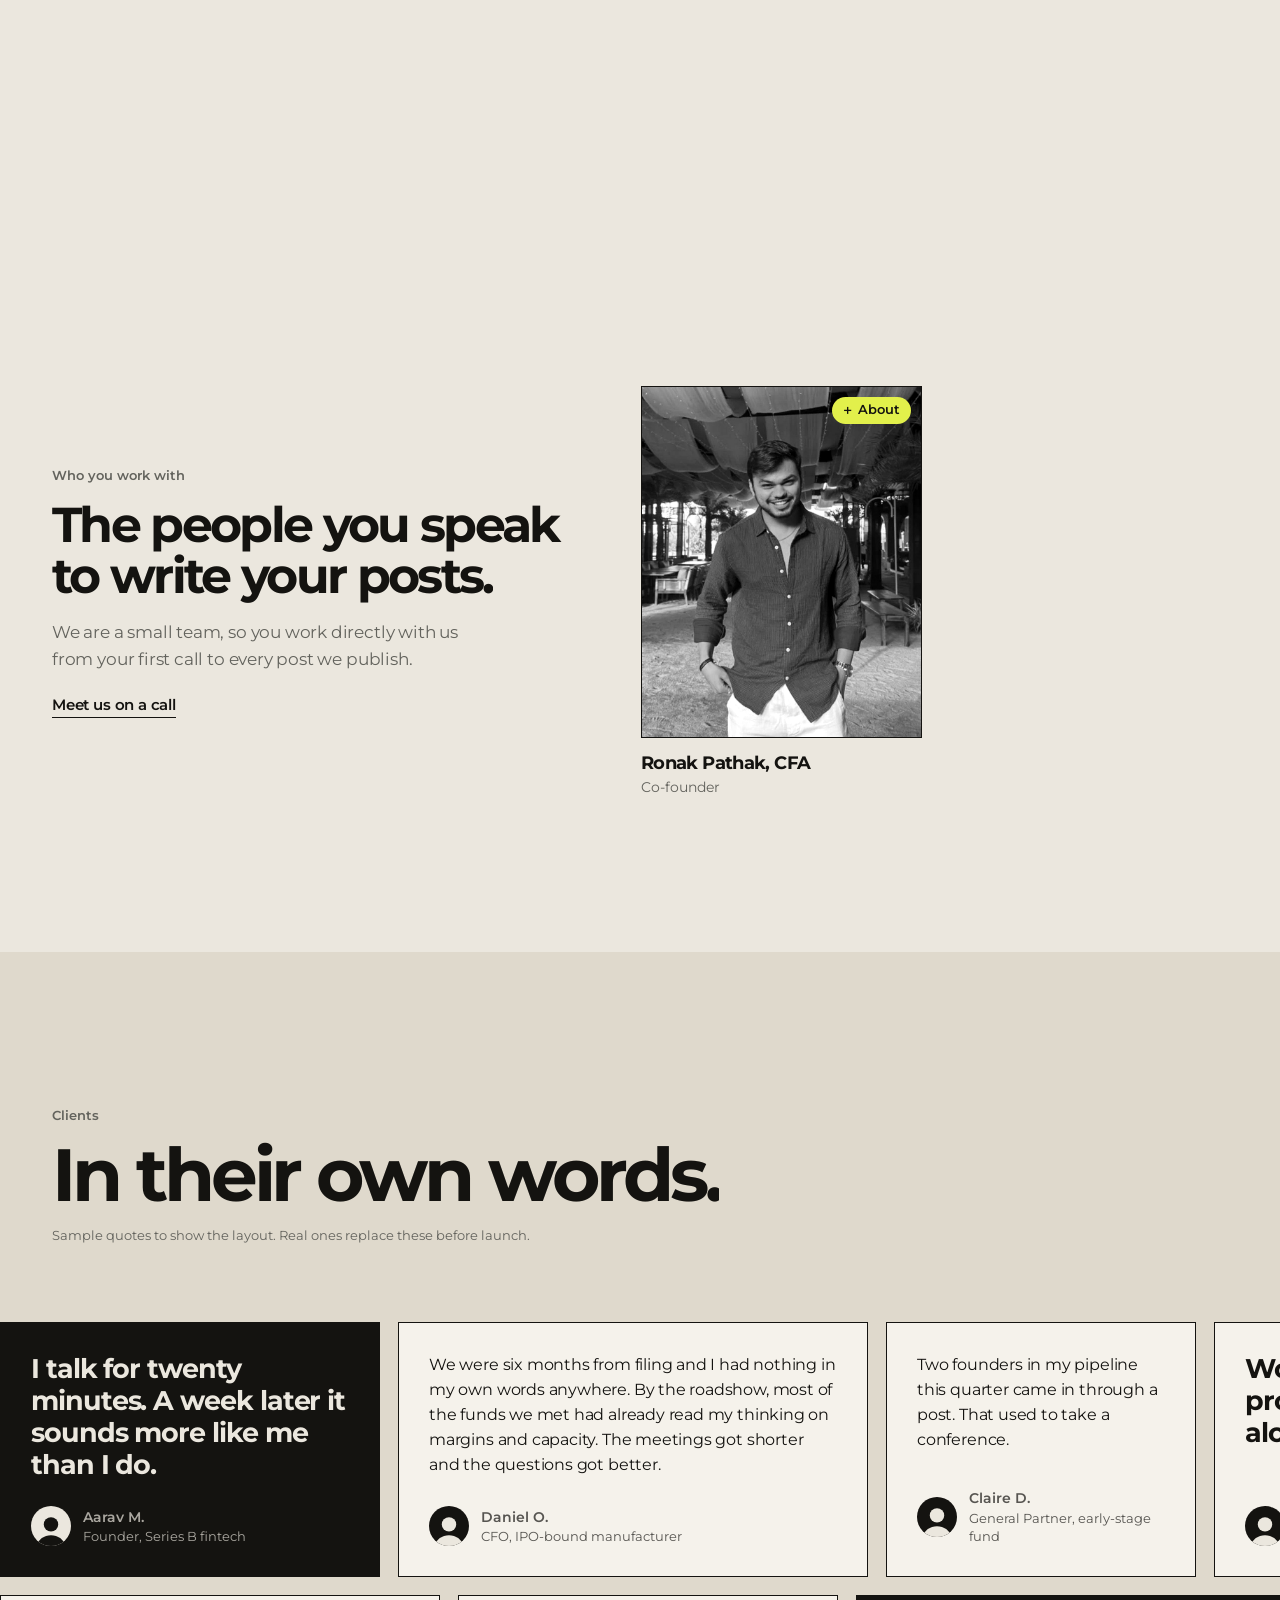
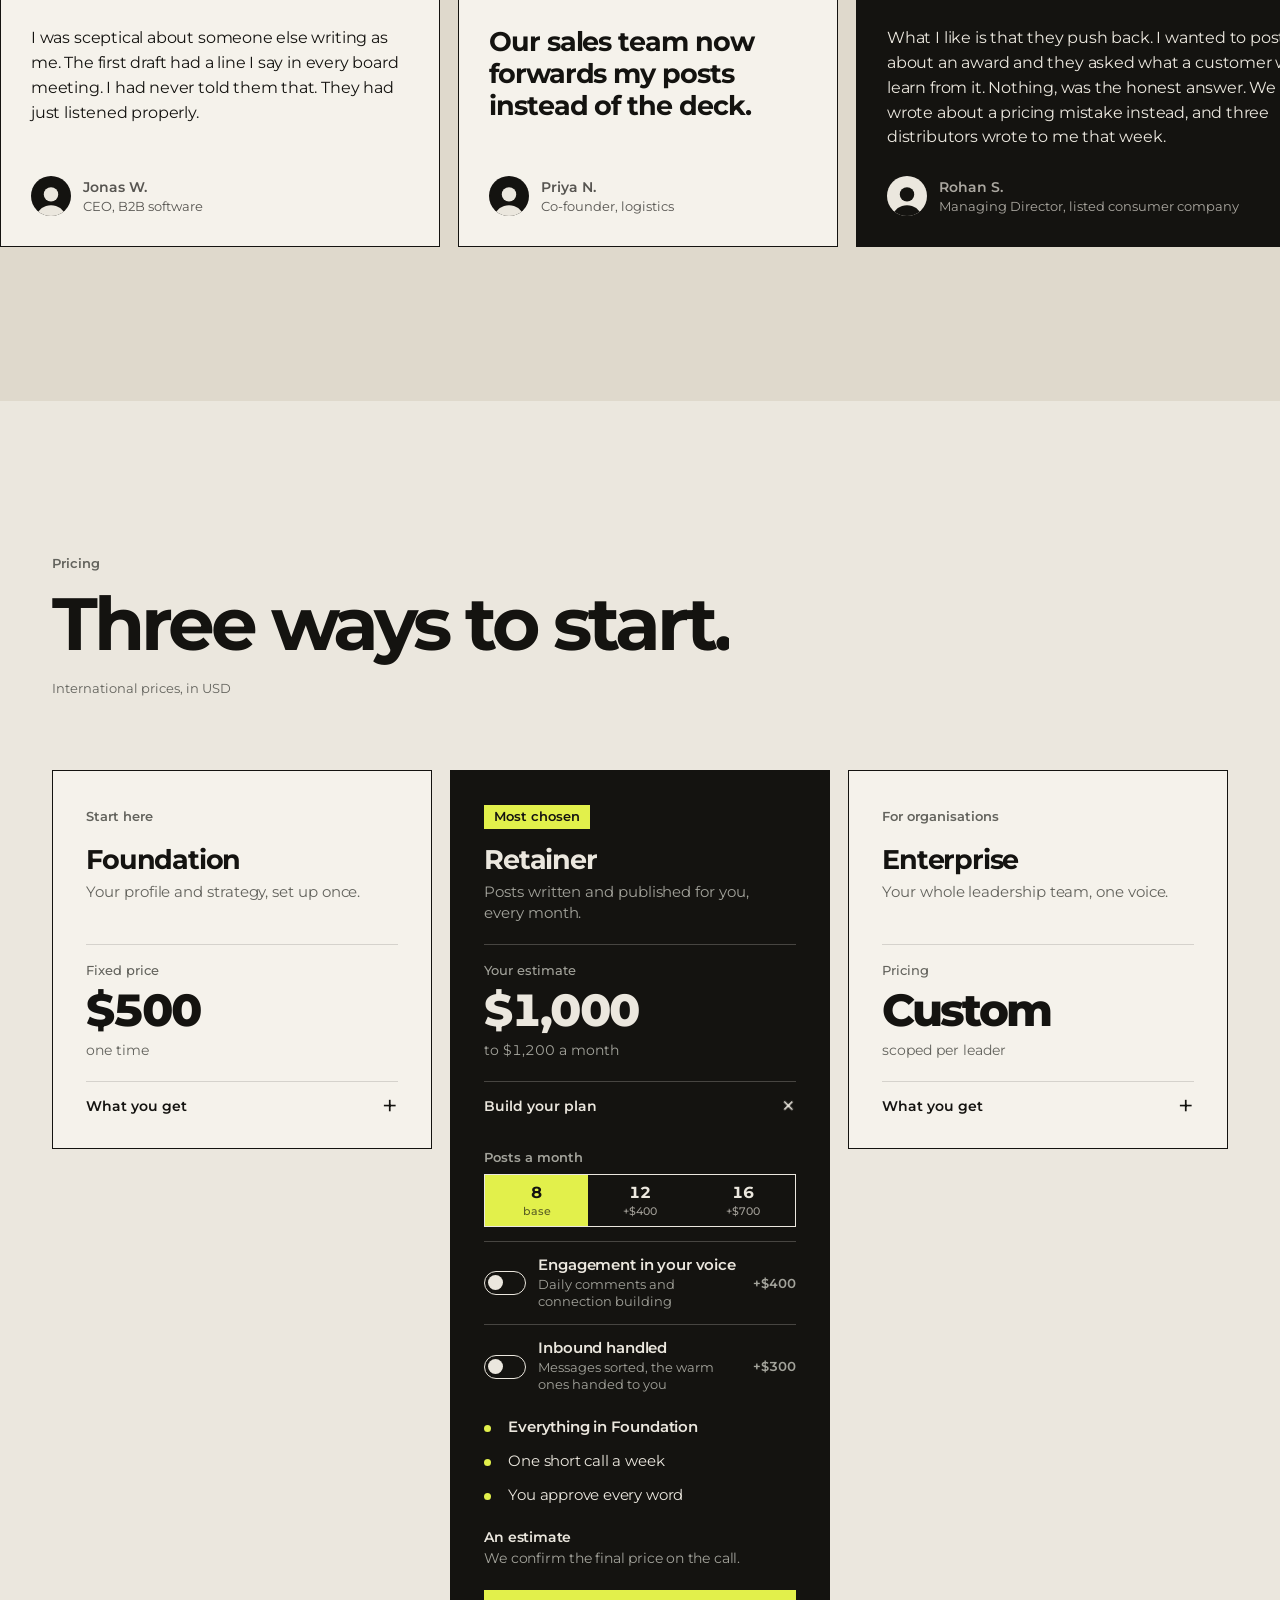
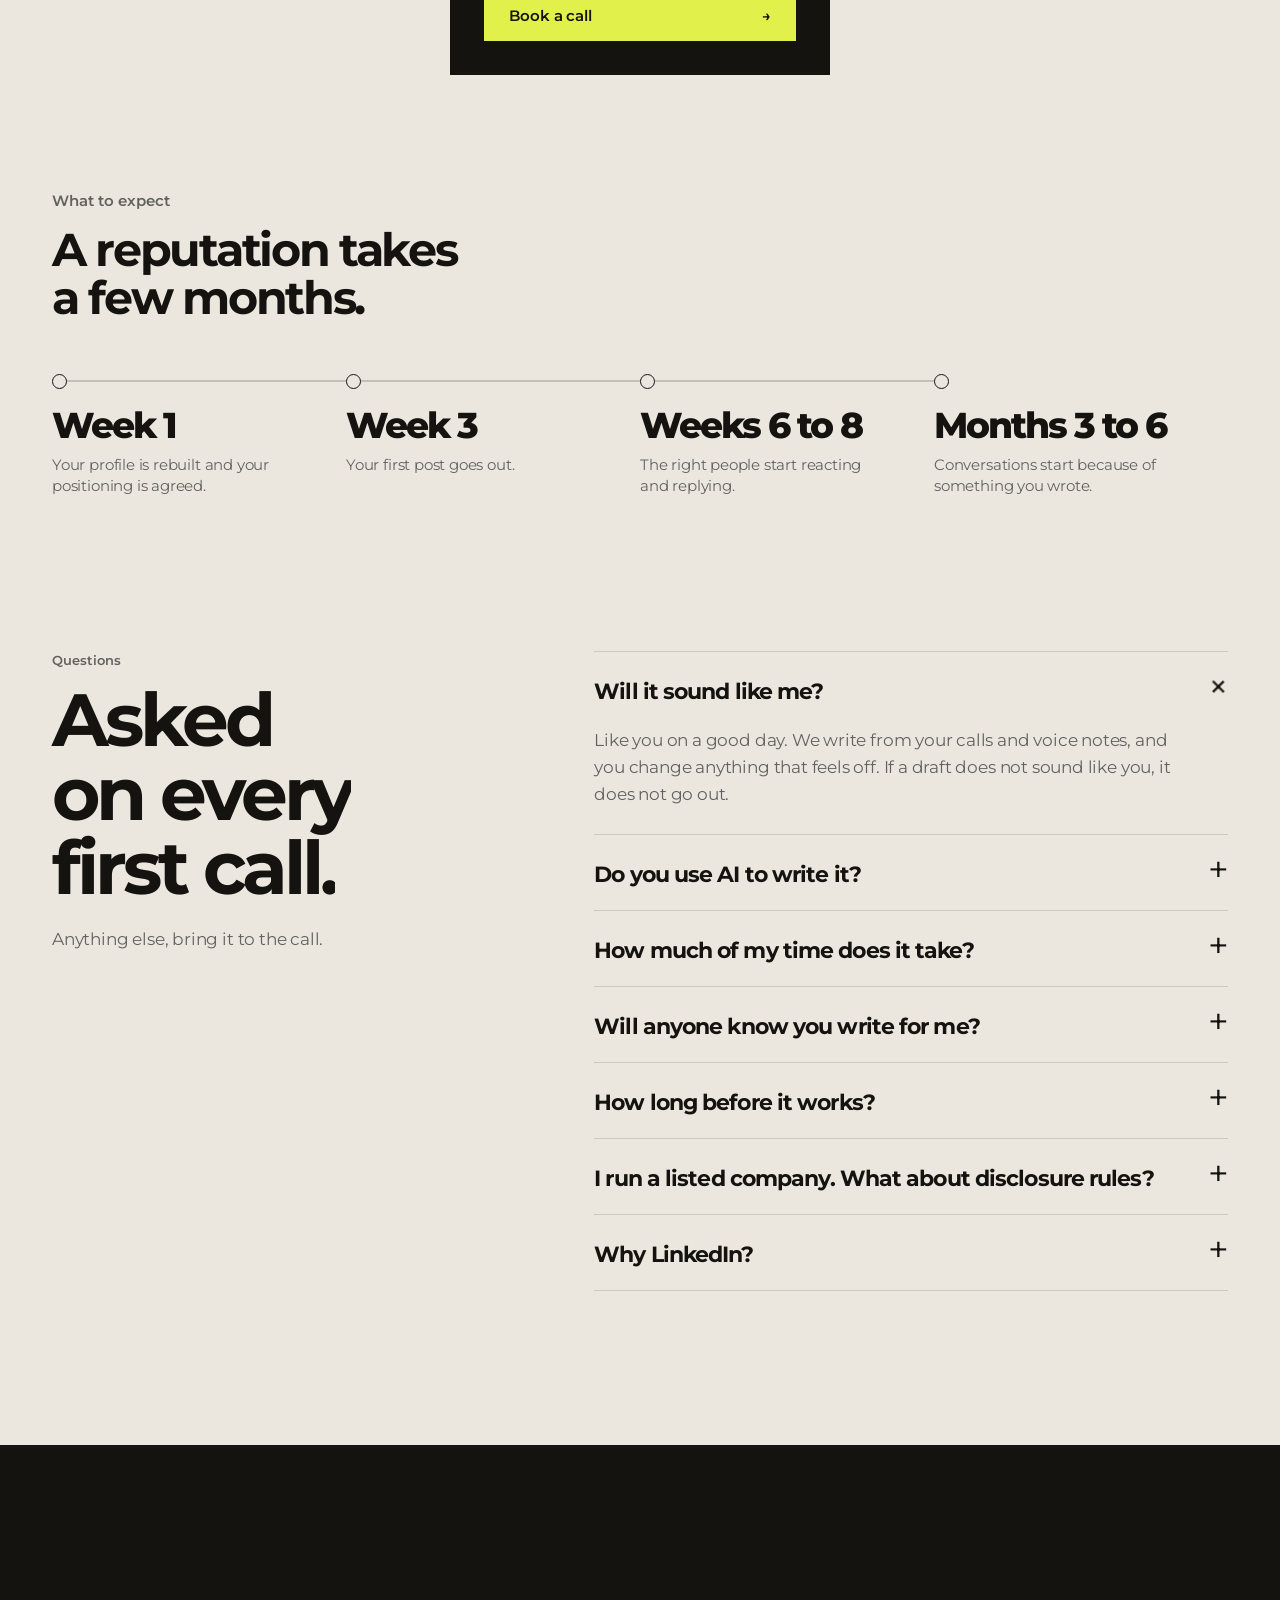
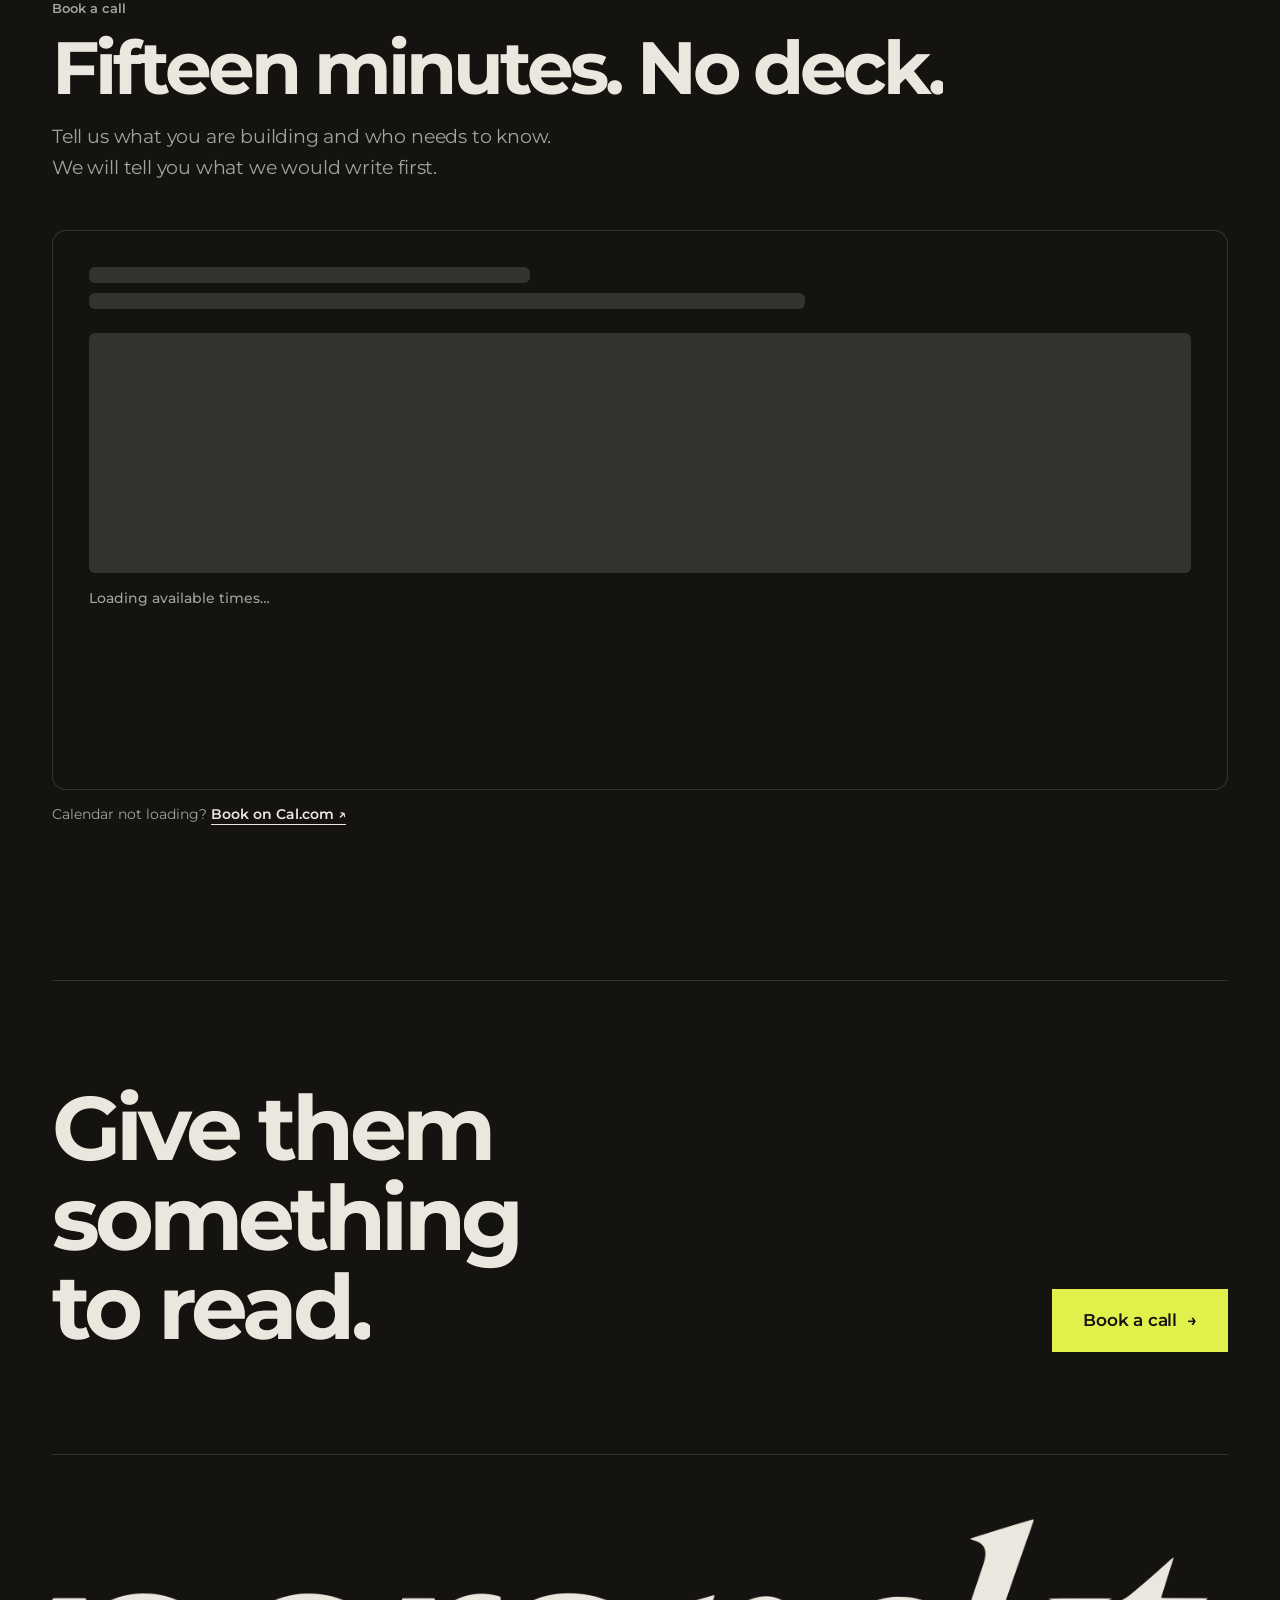
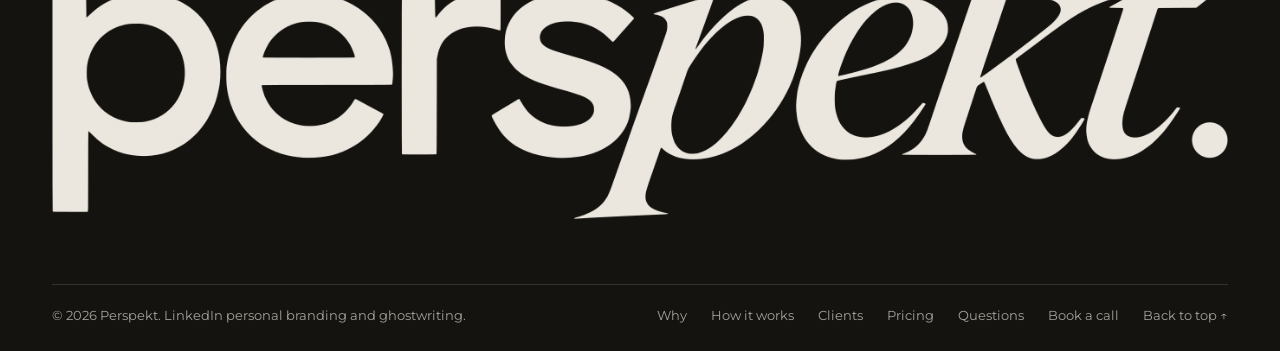
==== commit ec49b825: "Run the timeline line from dot centre to dot centre The line no longer starts above the first dot or" ====
--- a/index.html
+++ b/index.html
@@ -7,7 +7,7 @@
 <meta name="description" content="LinkedIn ghostwriting and personal branding for founders, investors and the leaders of listed and IPO-bound companies. Strategy, profile, posts and engagement, written in your voice.">
 <link rel="stylesheet" href="https://fonts.googleapis.com/css2?family=Montserrat:wght@400;500;600;700;800&display=swap">
 <script>document.documentElement.classList.add('js');try{if(localStorage.getItem('perspekt-theme')==='dark')document.documentElement.setAttribute('data-mode','dark')}catch(e){}</script>
-<link rel="stylesheet" href="css/styles.css?v=20261124b">
+<link rel="stylesheet" href="css/styles.css?v=20261124c">
 </head>
 <body>
 
--- a/css/styles.css
+++ b/css/styles.css
@@ -458,18 +458,21 @@
 /* what to expect */
 .expect{margin-top:clamp(64px,9vw,120px)}
 .expect h3{font:700 clamp(1.8rem,3.6vw,3rem)/1.04 var(--font);letter-spacing:-.05em;margin-top:14px;text-wrap:balance;max-width:20ch}
-.expect ol{position:relative;display:grid;grid-template-columns:repeat(4,minmax(0,1fr));margin-top:clamp(36px,5vw,60px);border-top:1.5px solid var(--tint)}
-.expect ol::before{content:"";position:absolute;left:0;right:0;top:-1.5px;height:1.5px;background:var(--ink);transform-origin:left;transform:scaleX(var(--p,1))}
+.expect ol{position:relative;display:grid;grid-template-columns:repeat(4,minmax(0,1fr));margin-top:clamp(36px,5vw,60px)}
+/* the line runs dot centre to dot centre: each step draws the piece to the next dot, and it darkens once both are reached */
 .expect li{position:relative;padding:26px 22px 0 0;transition:opacity .5s}
-.expect li::before{content:"";position:absolute;left:0;top:-7.5px;width:13px;height:13px;border-radius:50%;background:var(--paper);border:1.5px solid var(--ink);transition:background .3s}
+.expect li::after{content:"";position:absolute;z-index:0;left:6.5px;top:-1.75px;width:100%;height:1.5px;background:var(--tint);transition:background .5s}
+.expect li:last-child::after{display:none}
+.expect li.on:has(+ li.on)::after{background:var(--ink)}
+.expect li::before{content:"";position:absolute;z-index:1;left:0;top:-7.5px;width:13px;height:13px;border-radius:50%;background:var(--paper);border:1.5px solid var(--ink);transition:background .3s}
 .expect li.on::before{background:var(--hi)}
 .js .expect li:not(.on){opacity:.3}
 .expect b{display:block;font:800 clamp(1.5rem,2.8vw,2.4rem)/1 var(--font);letter-spacing:-.055em}
 .expect span{display:block;margin-top:10px;font-size:15px;line-height:1.45;color:var(--soft);max-width:24ch}
 @media(max-width:760px){
-  .expect ol{grid-template-columns:1fr;border-top:0;border-left:1.5px solid var(--tint);gap:26px}
-  .expect ol::before{top:0;bottom:0;left:-1.5px;right:auto;width:1.5px;height:auto;transform-origin:top;transform:scaleY(var(--p,1))}
+  .expect ol{grid-template-columns:1fr;gap:26px;padding-left:8px}
   .expect li{padding:0 0 0 24px}.expect li::before{left:-7.5px;top:4px}
+  .expect li::after{left:-1.75px;top:10.5px;width:1.5px;height:calc(100% + 26px)}
 }
 
 /* questions */
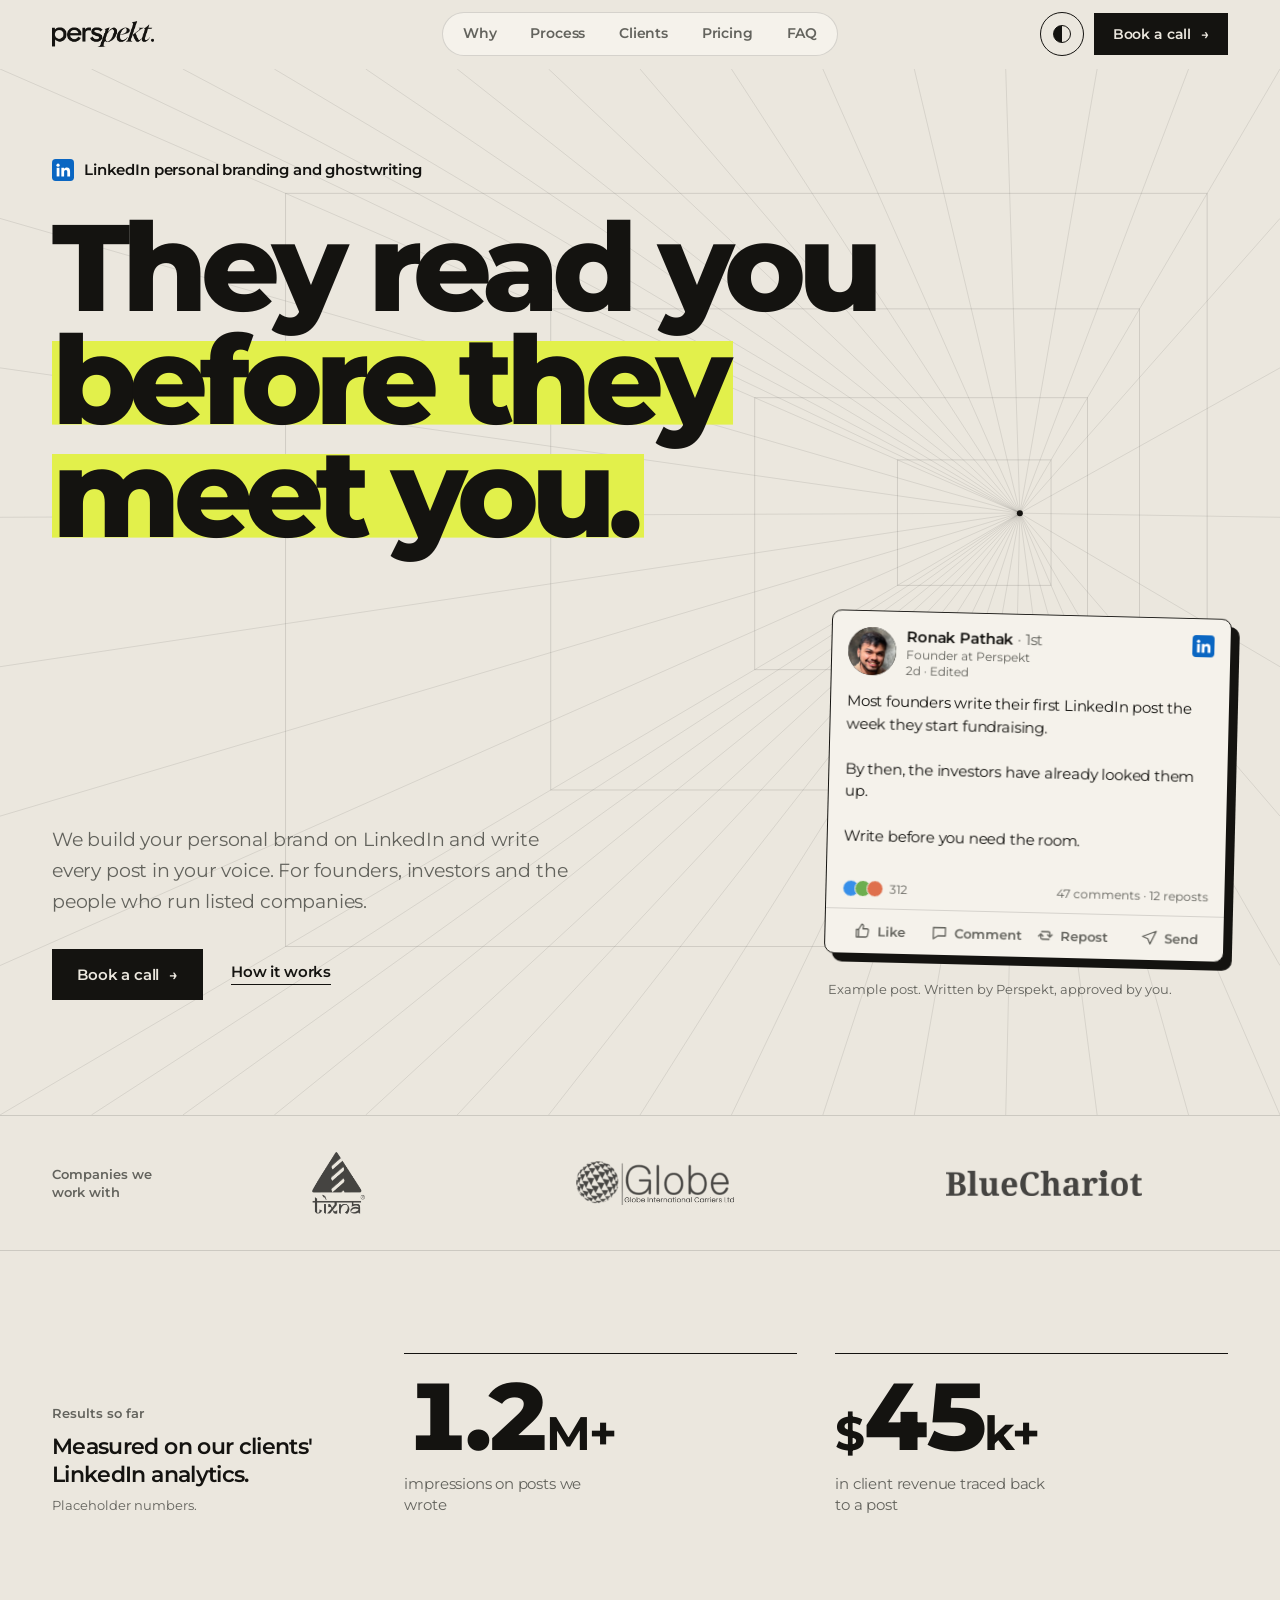
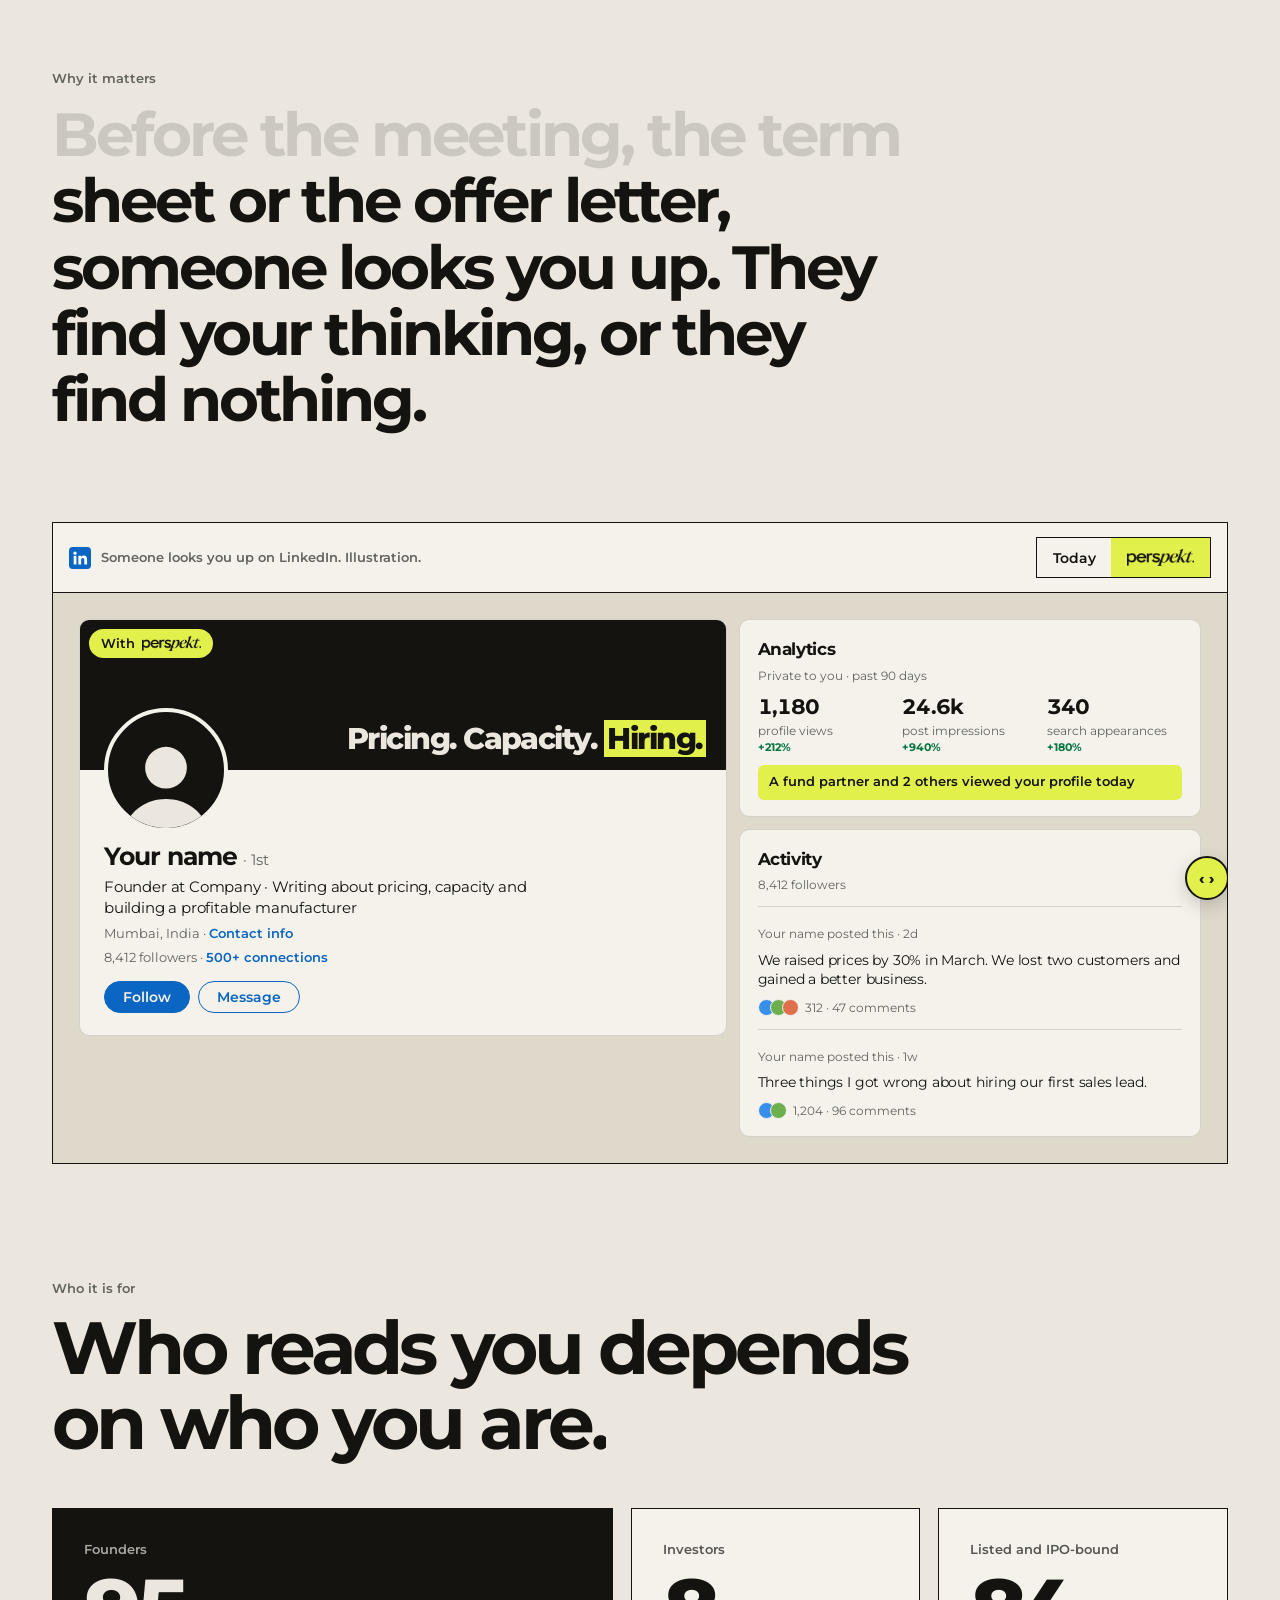
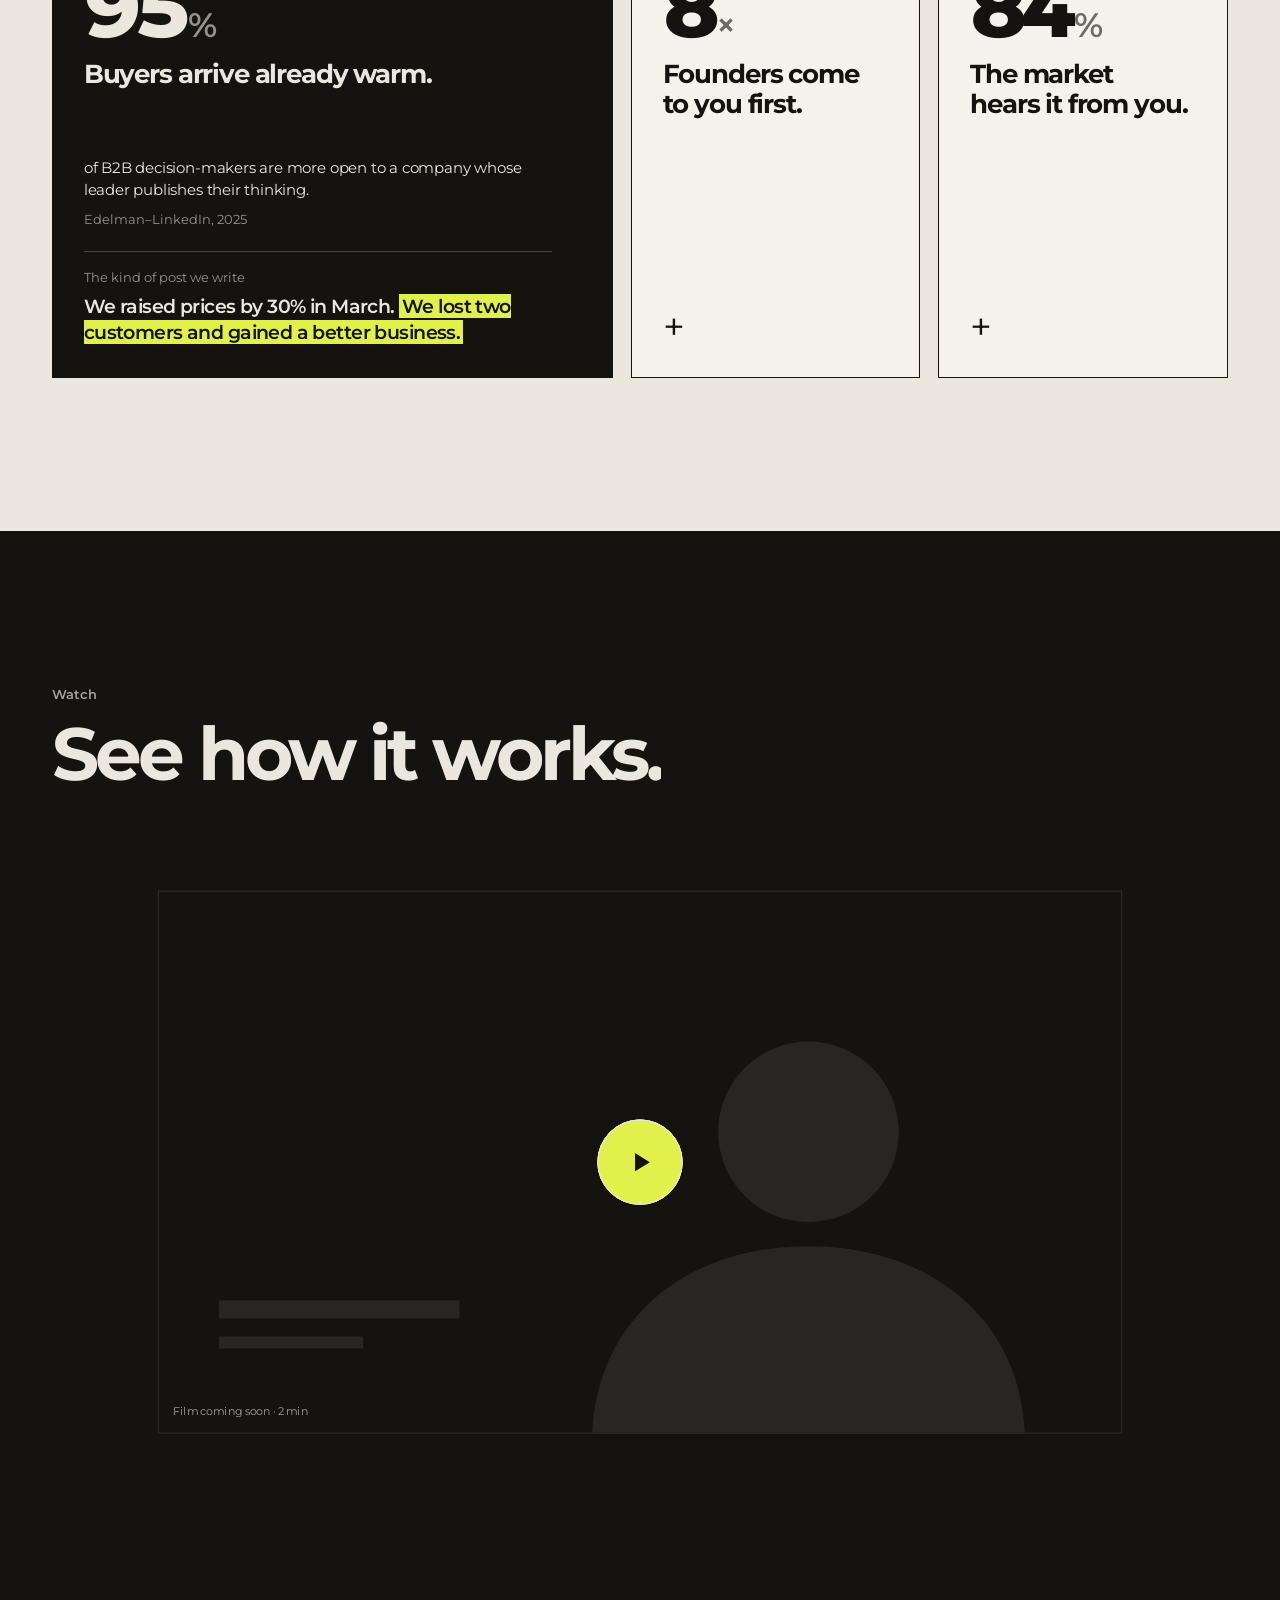
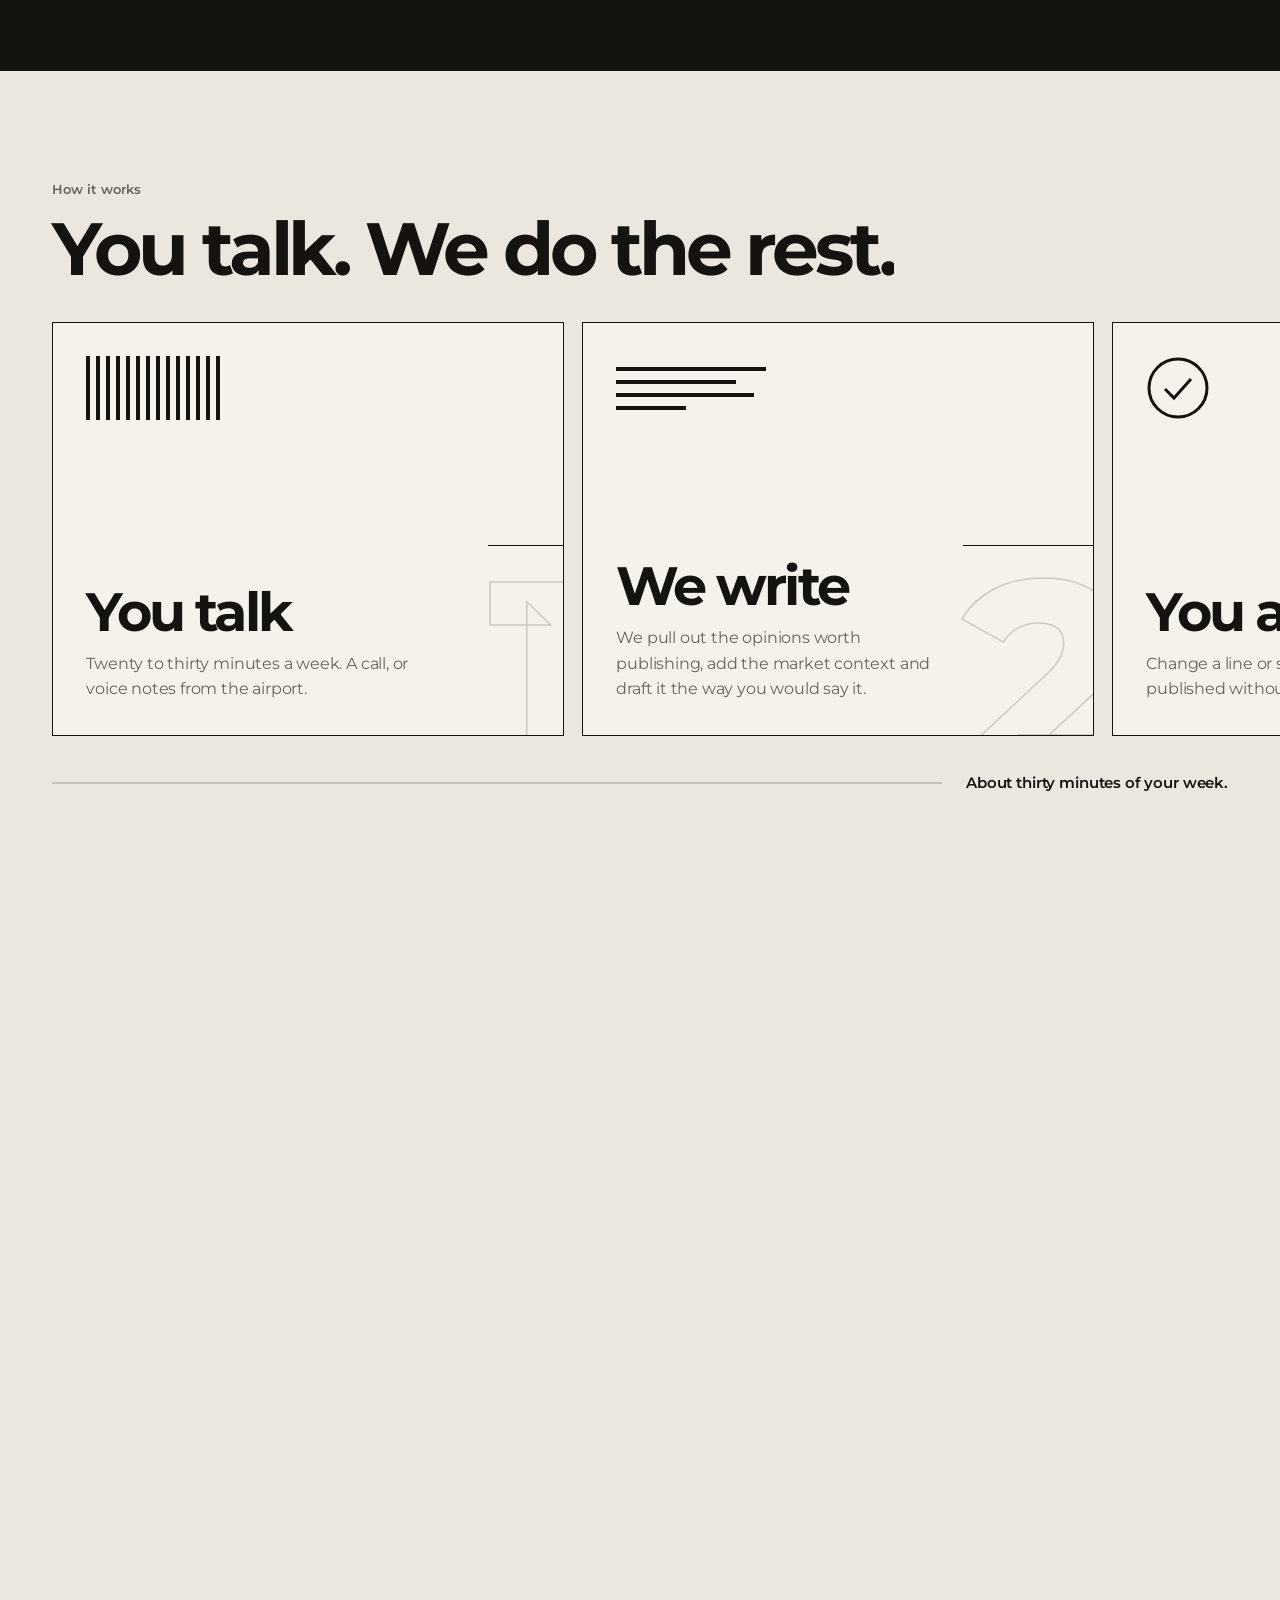
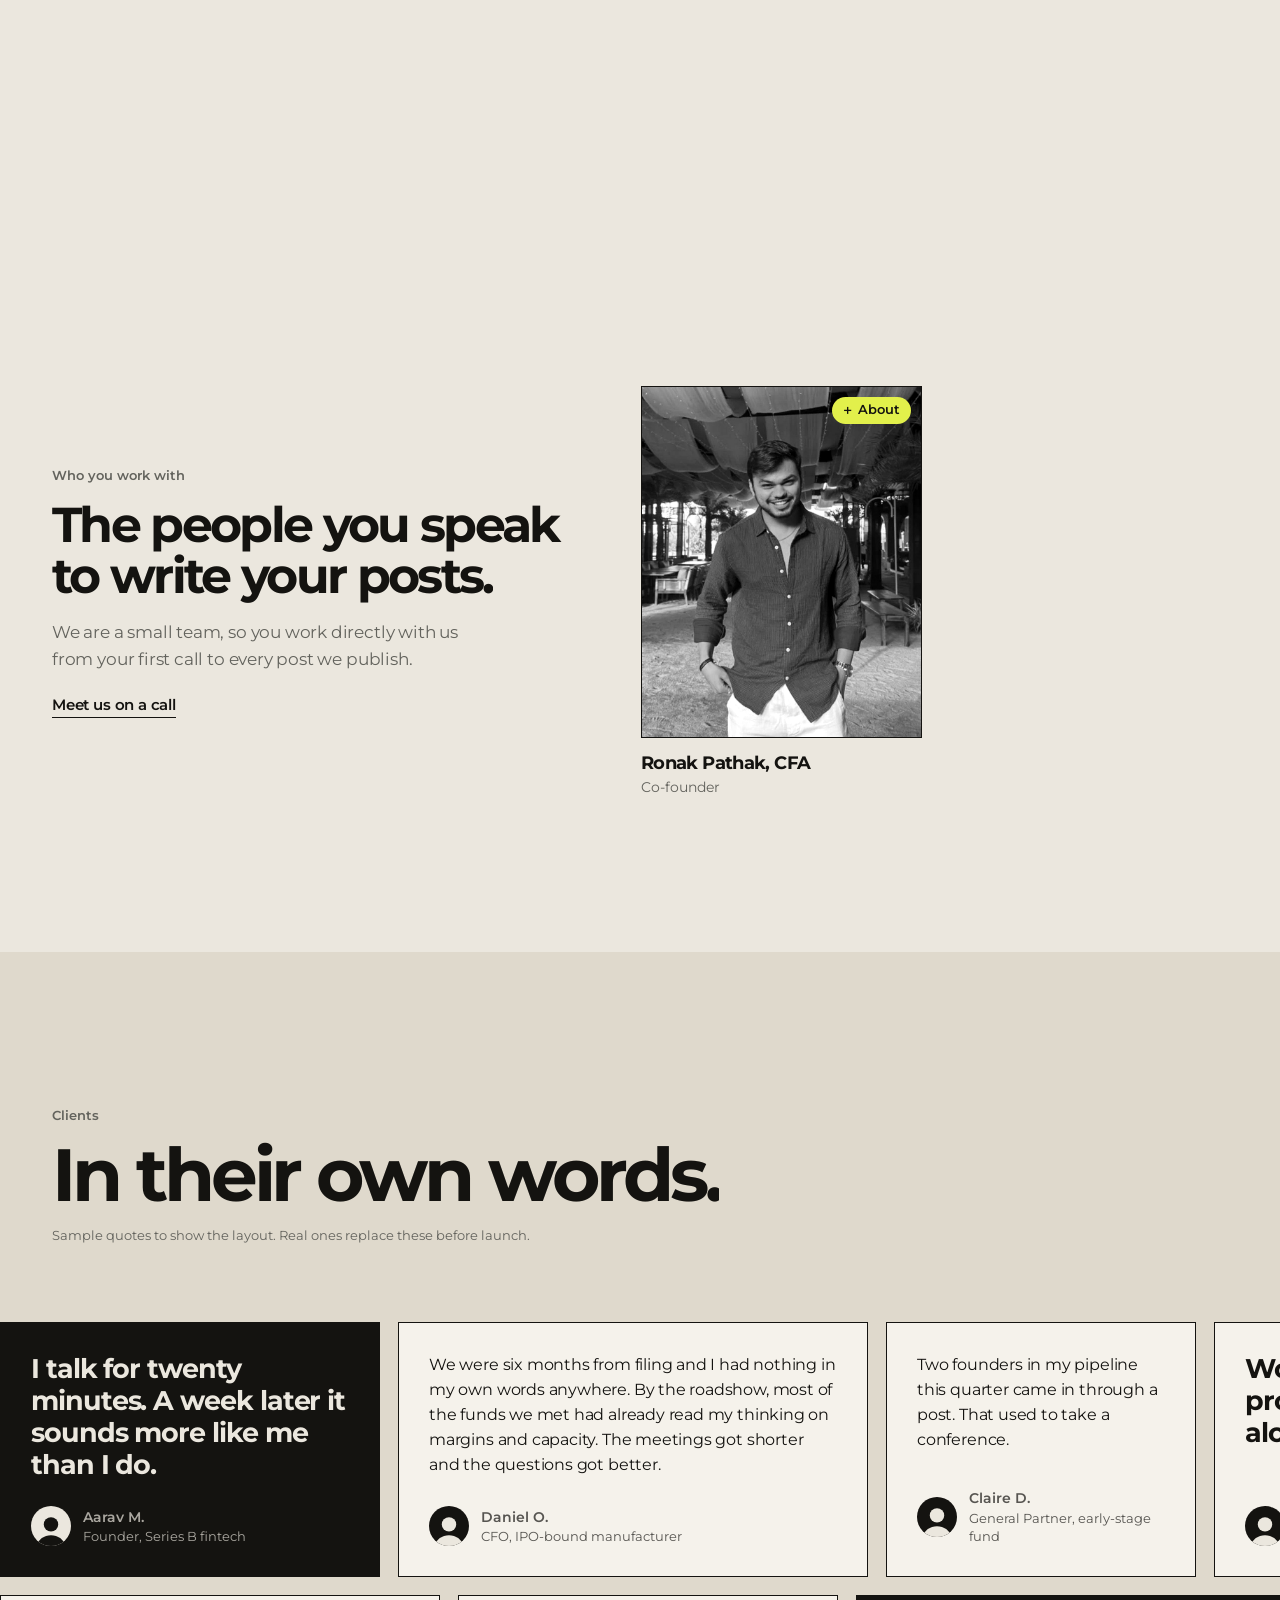
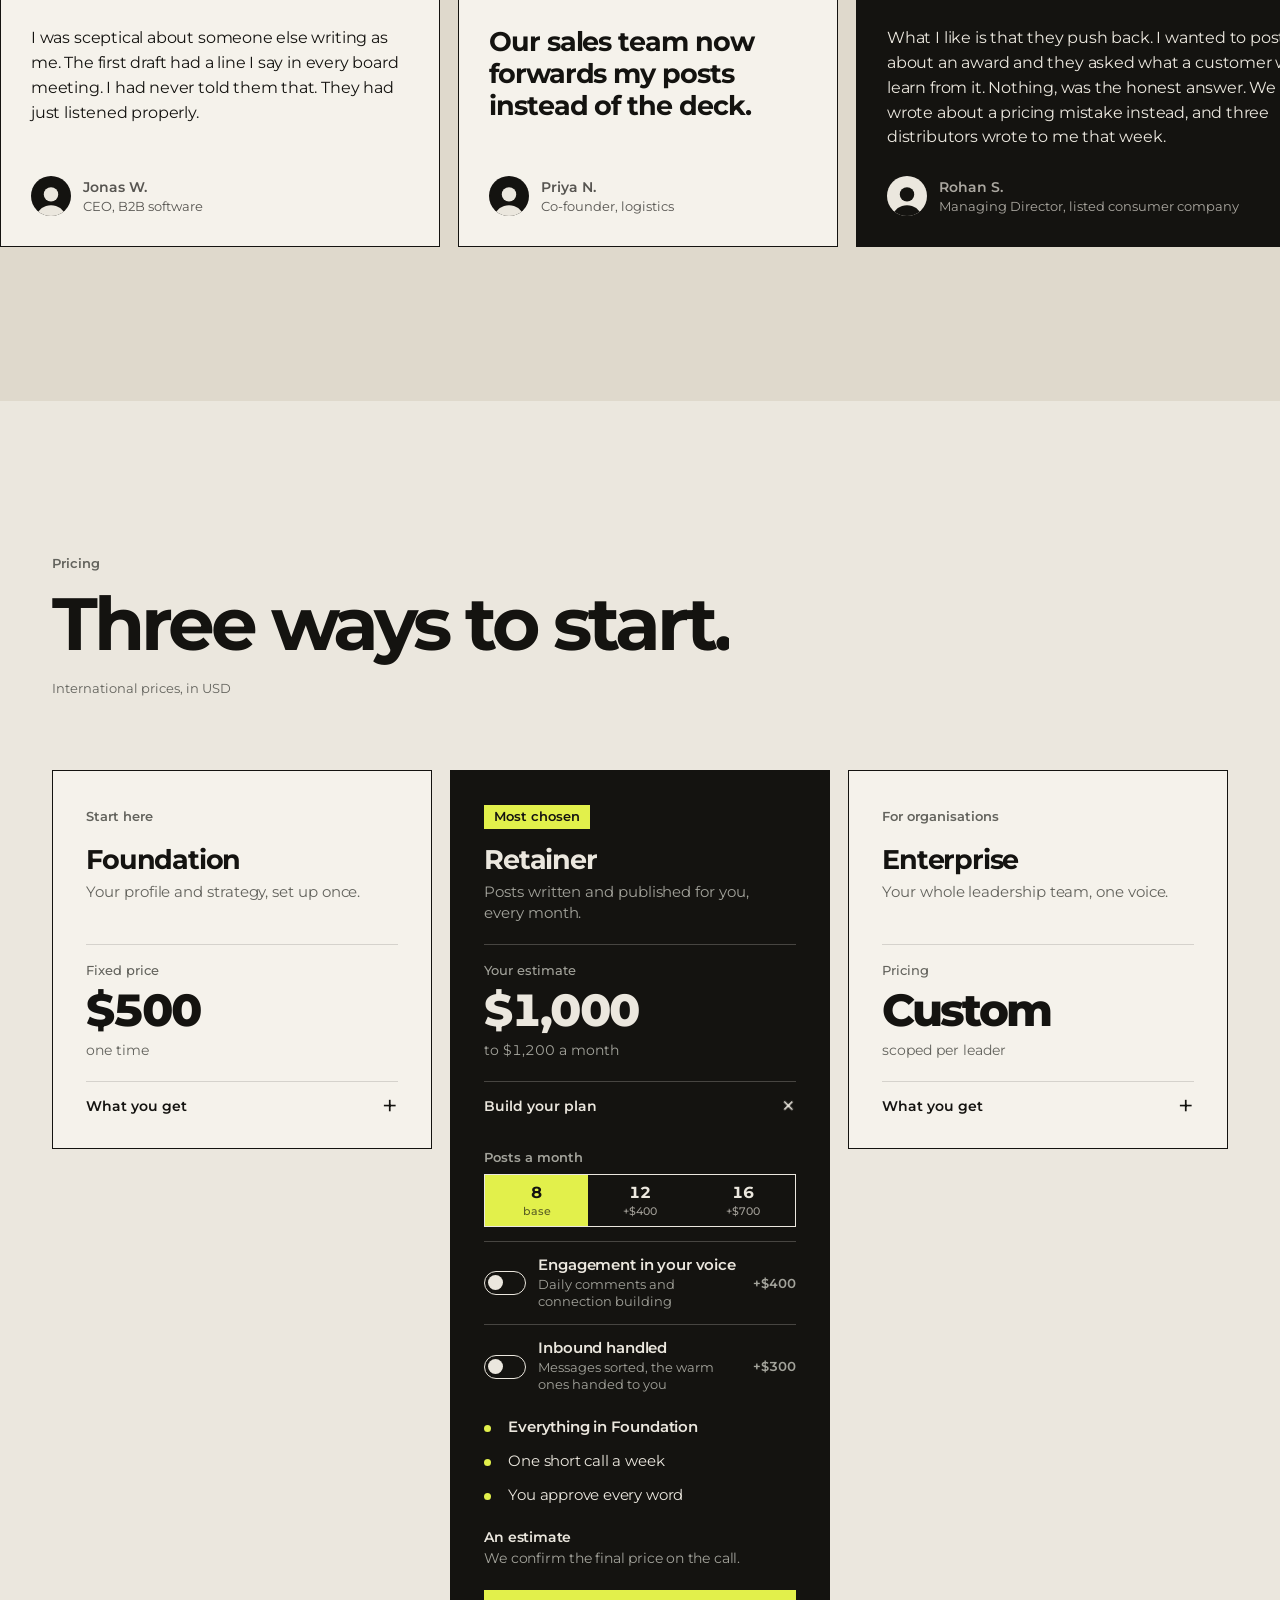
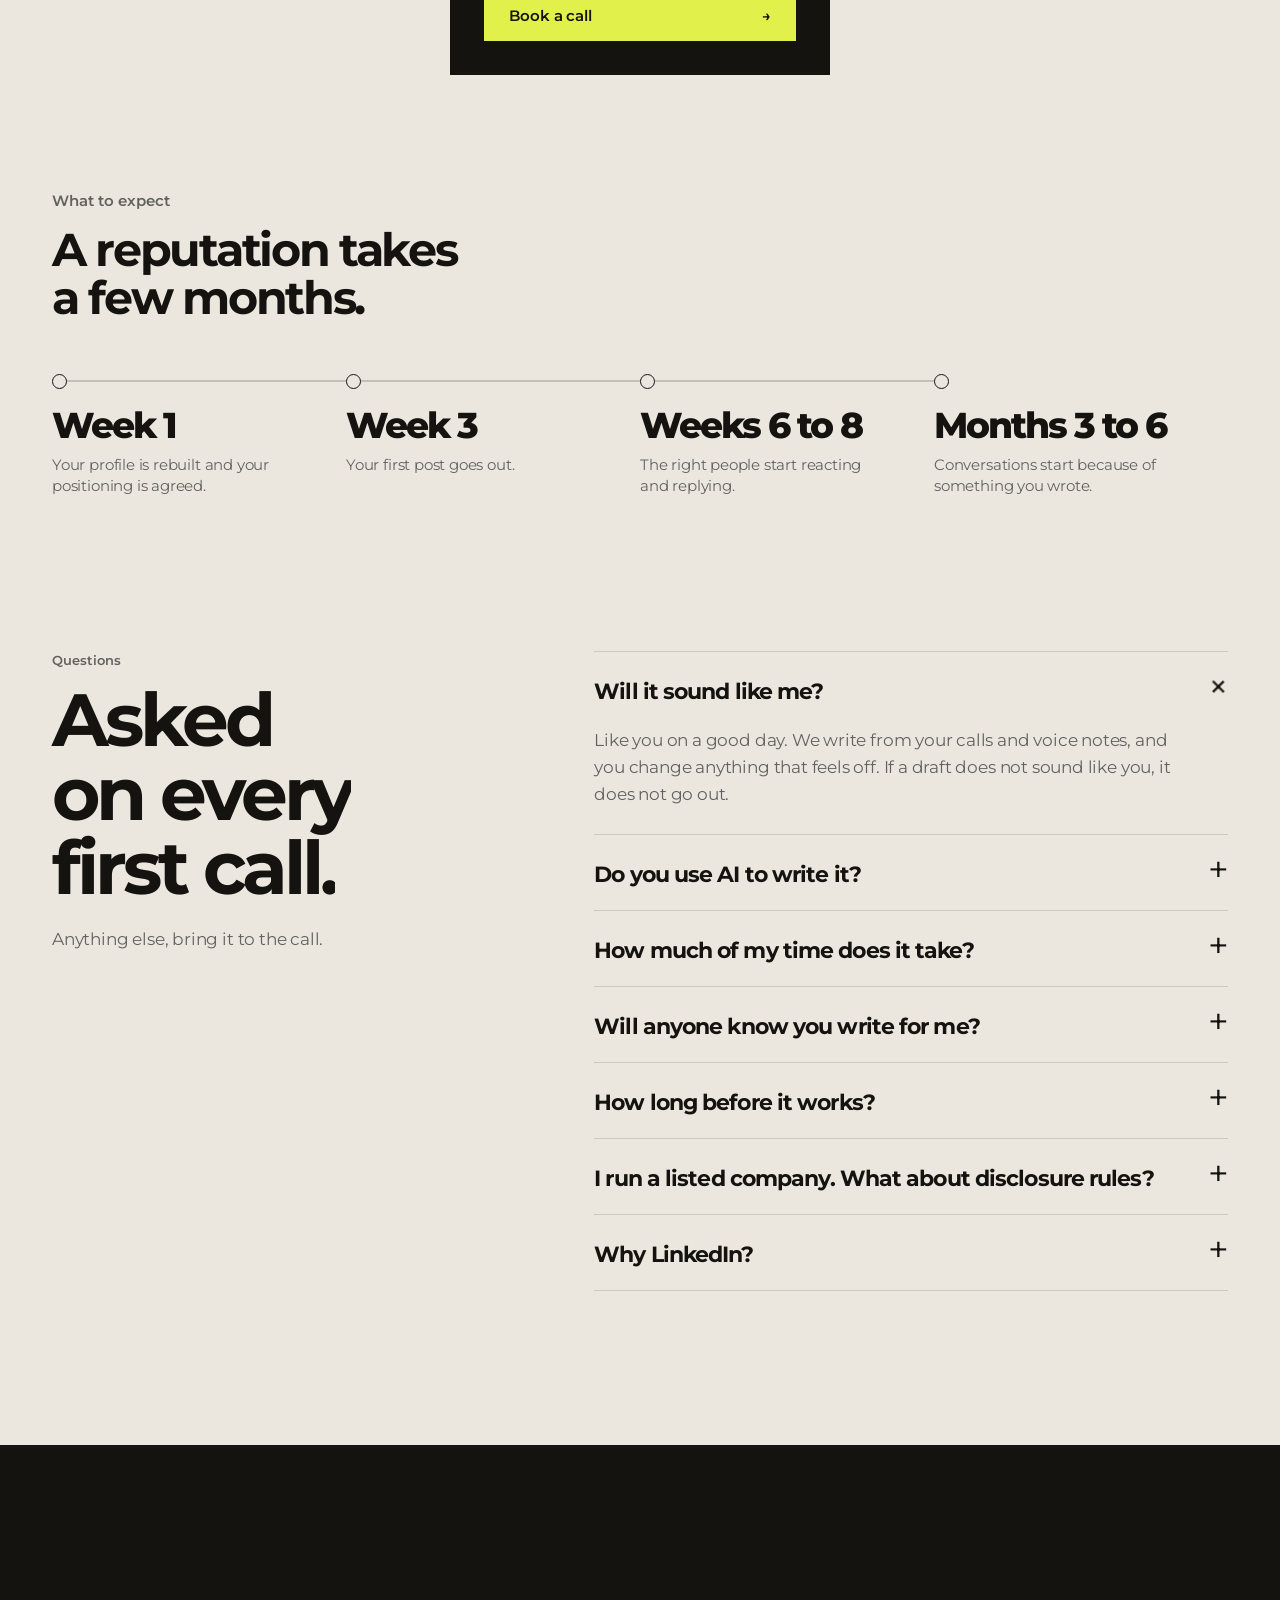
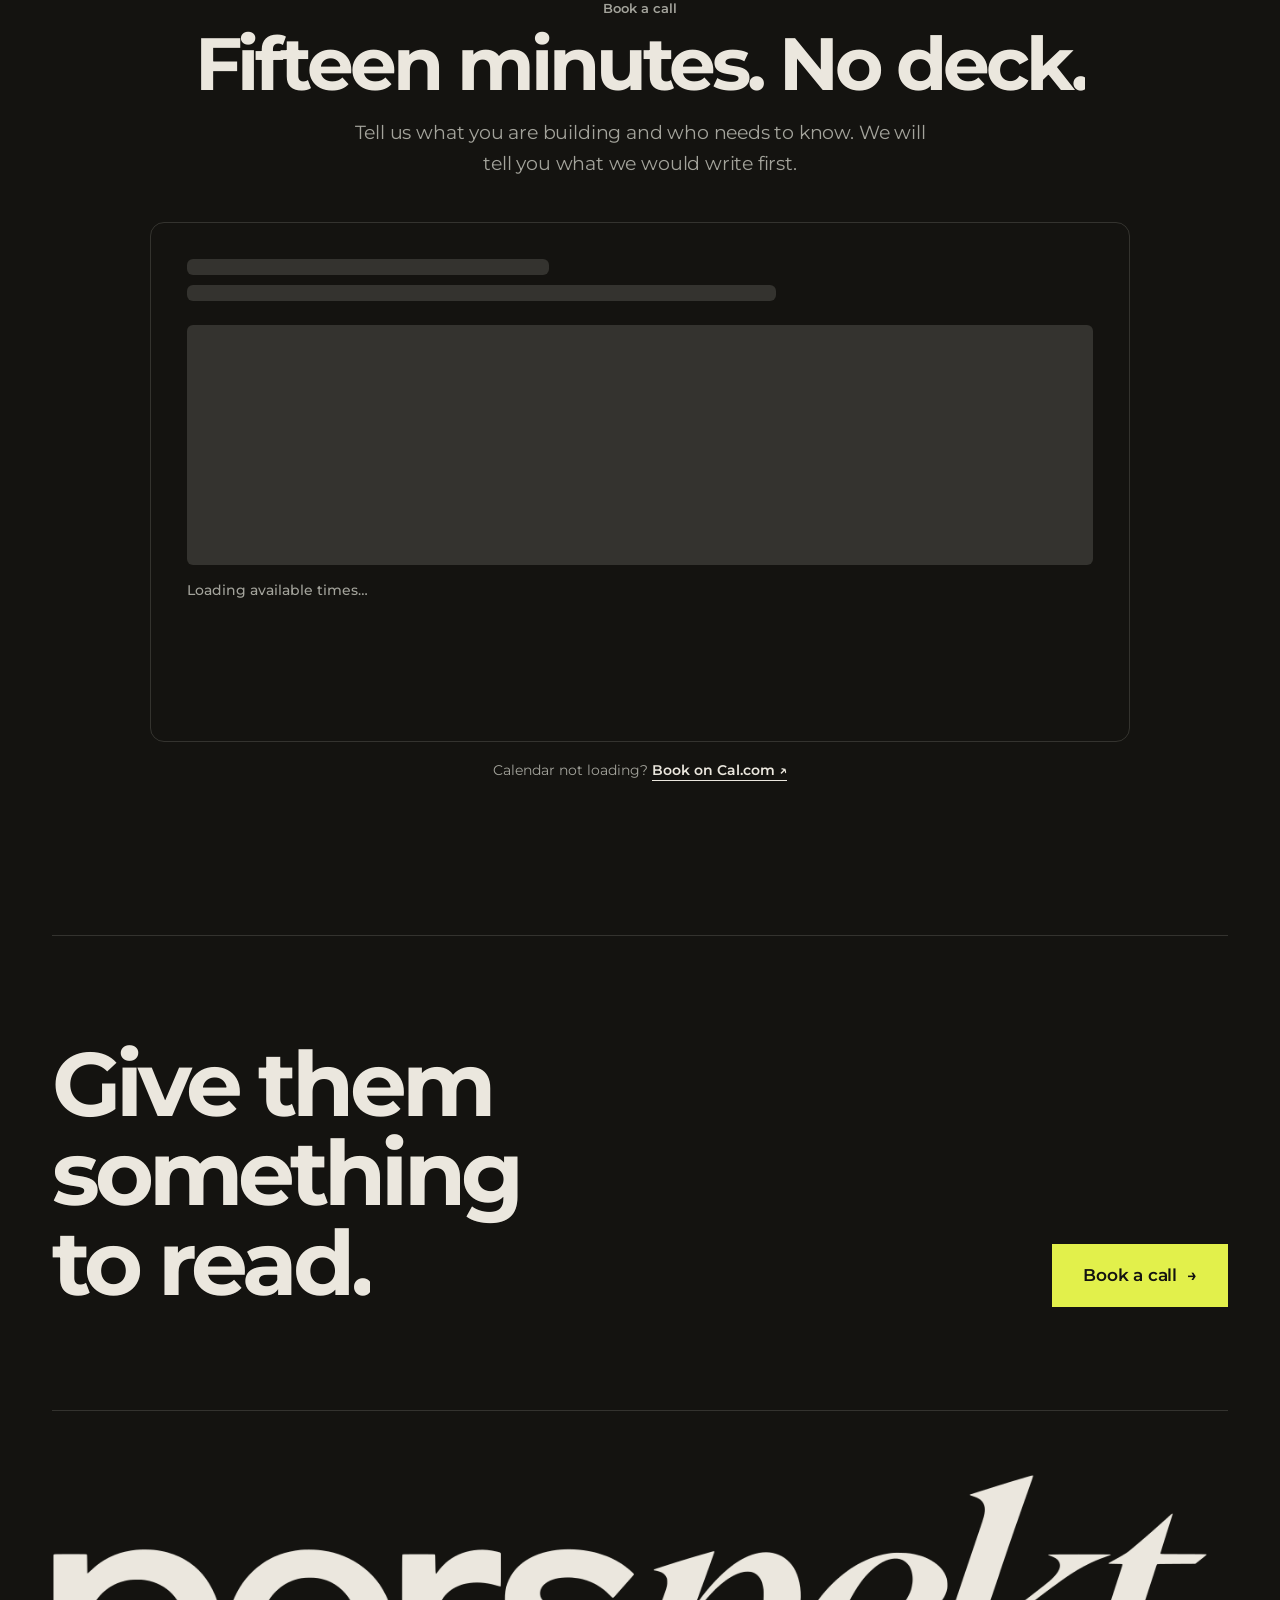
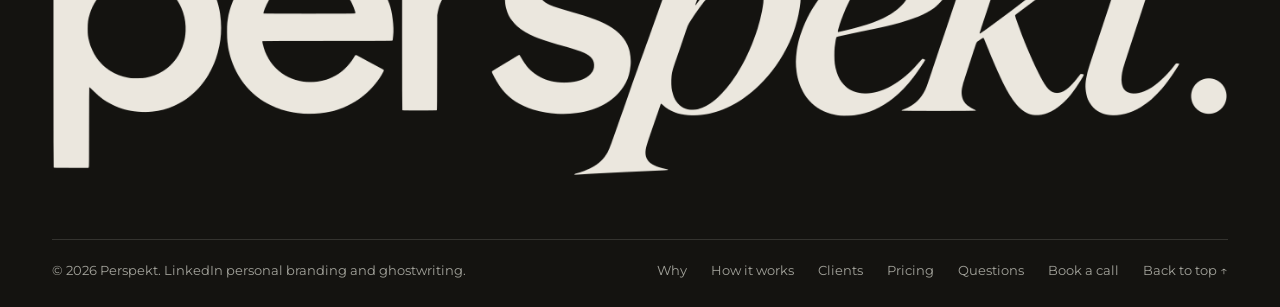
==== commit 7110d4ea: "Per-post reactions in the hero mockup; tidier booking layout - Each typed post brings its own likes," ====
--- a/index.html
+++ b/index.html
@@ -7,7 +7,7 @@
 <meta name="description" content="LinkedIn ghostwriting and personal branding for founders, investors and the leaders of listed and IPO-bound companies. Strategy, profile, posts and engagement, written in your voice.">
 <link rel="stylesheet" href="https://fonts.googleapis.com/css2?family=Montserrat:wght@400;500;600;700;800&display=swap">
 <script>document.documentElement.classList.add('js');try{if(localStorage.getItem('perspekt-theme')==='dark')document.documentElement.setAttribute('data-mode','dark')}catch(e){}</script>
-<link rel="stylesheet" href="css/styles.css?v=20261124c">
+<link rel="stylesheet" href="css/styles.css?v=20261124e">
 </head>
 <body>
 
@@ -58,13 +58,13 @@
     </div>
     <div class="card-zone">
       <aside class="post" id="post" aria-label="Example of a ghostwritten post">
-        <div class="post-head"><span class="av"><img src="assets/team/ronak-avatar.jpg" alt="" width="48" height="48" style="width:100%;height:100%;object-fit:cover;object-position:50% 40%;border-radius:50%"></span><div><b>Ronak Pathak <span>· 1st</span></b><small>Founder at Perspekt</small><small>2d · Edited</small></div><svg class="li-logo" viewBox="0 0 24 24" role="img" aria-label="LinkedIn"><rect width="24" height="24" rx="4" fill="#0a66c2"/><circle cx="6.6" cy="6.7" r="1.75" fill="#fff"/><rect x="5.1" y="9.6" width="3" height="9.4" fill="#fff"/><path fill="#fff" d="M10.2 9.6h2.9v1.3c.6-1 1.7-1.6 3.1-1.6 2.5 0 3.5 1.6 3.5 4.2V19h-3v-4.9c0-1.3-.5-2.1-1.6-2.1-1.2 0-1.9.8-1.9 2.1V19h-3z"/></svg></div>
+        <div class="post-head"><span class="av"><img src="assets/team/ronak-avatar.jpg" alt="" width="48" height="48" style="width:100%;height:100%;object-fit:cover;object-position:50% 40%;border-radius:50%"></span><div><b>Ronak Pathak <span>· 1st</span></b><small>Founder at Perspekt</small><small id="pa-time">2d · Edited</small></div><svg class="li-logo" viewBox="0 0 24 24" role="img" aria-label="LinkedIn"><rect width="24" height="24" rx="4" fill="#0a66c2"/><circle cx="6.6" cy="6.7" r="1.75" fill="#fff"/><rect x="5.1" y="9.6" width="3" height="9.4" fill="#fff"/><path fill="#fff" d="M10.2 9.6h2.9v1.3c.6-1 1.7-1.6 3.1-1.6 2.5 0 3.5 1.6 3.5 4.2V19h-3v-4.9c0-1.3-.5-2.1-1.6-2.1-1.2 0-1.9.8-1.9 2.1V19h-3z"/></svg></div>
         <p class="post-body" id="typer">Most founders write their first LinkedIn post the week they start fundraising.
 
 By then, the investors have already looked them up.
 
 Write before you need the room.</p>
-        <div class="post-stats"><span class="reacts"><i></i><i></i><i></i><span id="pa-likes">312</span></span><span>47 comments · <span id="pa-reposts">12</span> reposts</span></div>
+        <div class="post-stats" id="pa-stats"><span class="reacts"><i></i><i></i><i></i><span id="pa-likes">312</span></span><span><span id="pa-comments">47</span> comments · <span id="pa-reposts">12</span> reposts</span></div>
         <div class="post-acts">
           <button type="button" class="pa" id="pa-like" aria-pressed="false"><svg viewBox="0 0 24 24" aria-hidden="true"><path d="M7 10v10H4V10zM7 10l4-7c1.6 0 2.6 1.1 2.3 2.7L12.7 9H18a2 2 0 0 1 2 2.3l-1 6.4a2.6 2.6 0 0 1-2.6 2.3H7"/></svg>Like</button>
           <a class="pa" href="#book"><svg viewBox="0 0 24 24" aria-hidden="true"><path d="M4 5h16v11H10l-6 4z"/></svg>Comment</a>
@@ -366,6 +366,6 @@
 </footer>
 
 <div class="toast" id="toast" role="status" aria-live="polite"></div>
-<script src="js/main.js?v=20261124c"></script>
+<script src="js/main.js?v=20261124e"></script>
 </body>
 </html>
--- a/css/styles.css
+++ b/css/styles.css
@@ -106,6 +106,8 @@
 .post-head b span{font-weight:400;color:var(--soft)}
 .post-head small{display:block;font-size:12px;line-height:1.35;color:var(--soft);letter-spacing:0}
 .post-body{font-size:15px;padding:12px 16px 10px;min-height:13.4em}
+#pa-stats>*,#pa-time{transition:opacity .22s ease}
+#pa-stats.swap>*{opacity:0}
 .post-stats{display:flex;justify-content:space-between;align-items:center;gap:10px;padding:0 16px 10px;font-size:12px;color:var(--soft);letter-spacing:0}
 .reacts{display:flex;align-items:center}
 .reacts i{width:17px;height:17px;border-radius:50%;border:1.5px solid var(--card);margin-left:-5px}
@@ -490,13 +492,14 @@
 .faq details[open] p{animation:fade .5s var(--ease) both}
 
 /* book: heading on top, Cal.com's calendar full width beneath it */
-.book-head{display:flex;justify-content:space-between;align-items:flex-end;flex-wrap:wrap;gap:16px 48px}
-.book-head p{color:var(--mute);font-size:clamp(1.05rem,1.5vw,1.2rem);max-width:40ch}
-.cal-embed{position:relative;margin-top:clamp(32px,4vw,48px);min-height:560px;border:1px solid var(--line);border-radius:14px;overflow:hidden;background:var(--bg)}
+.book-head{display:flex;flex-direction:column;align-items:center;gap:16px;text-align:center}
+.book-head h2{margin-top:10px}
+.book-head p{color:var(--mute);font-size:clamp(1.05rem,1.5vw,1.2rem);max-width:44ch}
+.cal-embed{position:relative;max-width:980px;margin:clamp(28px,3.4vw,44px) auto 0;min-height:520px;background:var(--bg)}
 .cal-embed iframe{display:block;width:100%!important;opacity:0;transition:opacity .6s ease}
 .cal-embed.ready iframe{opacity:1}
 /* placeholder while the calendar loads: soft blocks shaped like a date picker */
-.cal-wait{position:absolute;inset:0;z-index:1;display:grid;grid-template-columns:repeat(7,minmax(0,1fr));align-content:start;gap:10px;padding:clamp(20px,3vw,36px);transition:opacity .4s}
+.cal-wait{position:absolute;inset:0;z-index:1;display:grid;grid-template-columns:repeat(7,minmax(0,1fr));align-content:start;gap:10px;padding:clamp(20px,3vw,36px);border:1px solid var(--line);border-radius:14px;transition:opacity .4s}
 .cal-wait span{grid-column:1/-1;height:16px;border-radius:6px;background:var(--line);animation:calpulse 1.4s ease-in-out infinite}
 .cal-wait span:nth-child(1){width:40%}.cal-wait span:nth-child(2){width:65%;animation-delay:.15s}
 .cal-wait span:nth-child(3){height:240px;margin-top:14px;animation-delay:.3s}
@@ -506,10 +509,13 @@
 .cal-embed.ready .cal-wait{opacity:0;pointer-events:none}
 /* phones: the calendar runs edge to edge, no frame, so Cal's own mobile layout has the full width */
 @media(max-width:700px){
-  .cal-embed{margin-left:calc(-1 * max(22px,env(safe-area-inset-left,0px)));margin-right:calc(-1 * max(22px,env(safe-area-inset-right,0px)));min-height:640px;border:0;border-radius:0;border-block:1px solid var(--line)}
+  .cal-embed{margin-left:calc(-1 * max(22px,env(safe-area-inset-left,0px)));margin-right:calc(-1 * max(22px,env(safe-area-inset-right,0px)));max-width:none;min-height:600px}
+  .cal-wait{border:0;border-radius:0}
+  .book-head{align-items:flex-start;text-align:left}
+  .cal-alt{text-align:left}
   .cal-wait span:nth-child(3){height:300px}
 }
-.cal-alt{margin-top:14px;font-size:13.5px;color:var(--mute);letter-spacing:0}
+.cal-alt{text-align:center;margin-top:18px;font-size:13.5px;color:var(--mute);letter-spacing:0}
 .cal-alt a{color:var(--fg);font-weight:600;text-decoration:none;border-bottom:1.5px solid currentColor;padding-bottom:2px}
 
 /* footer */
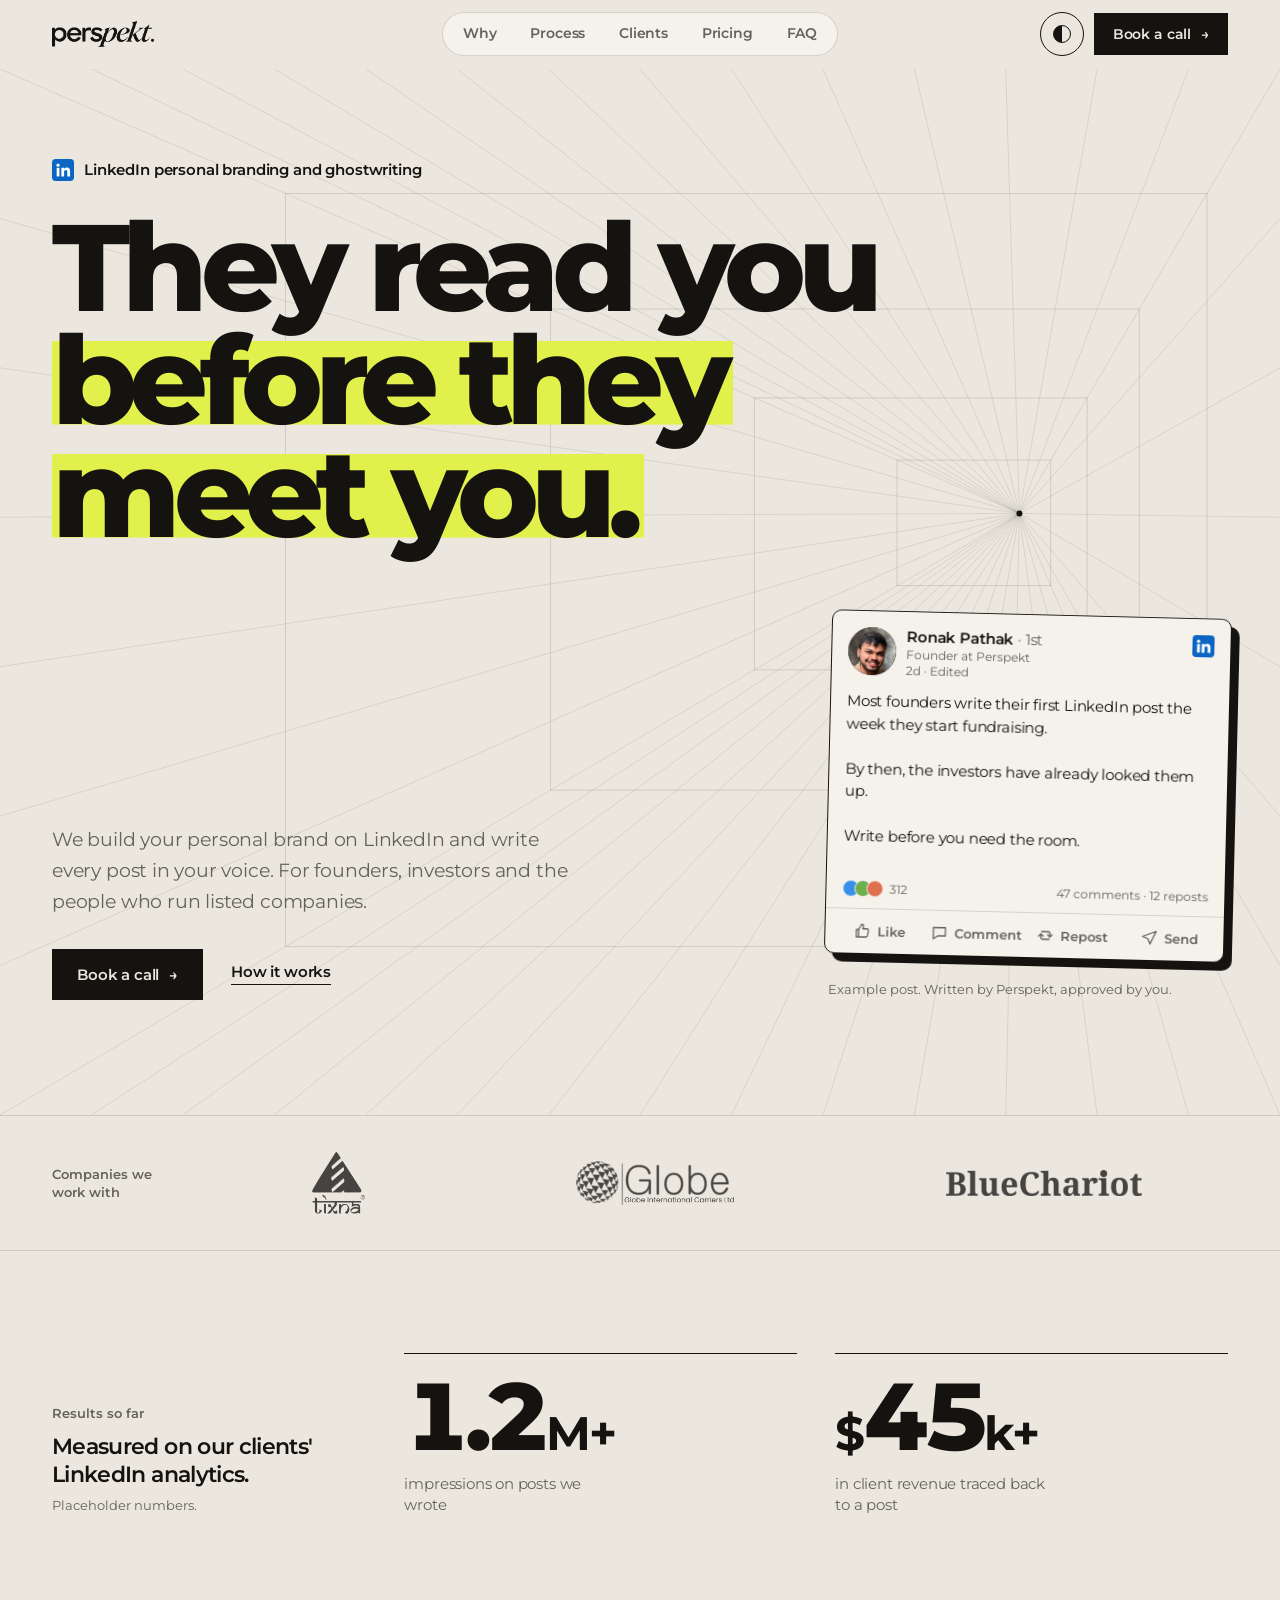
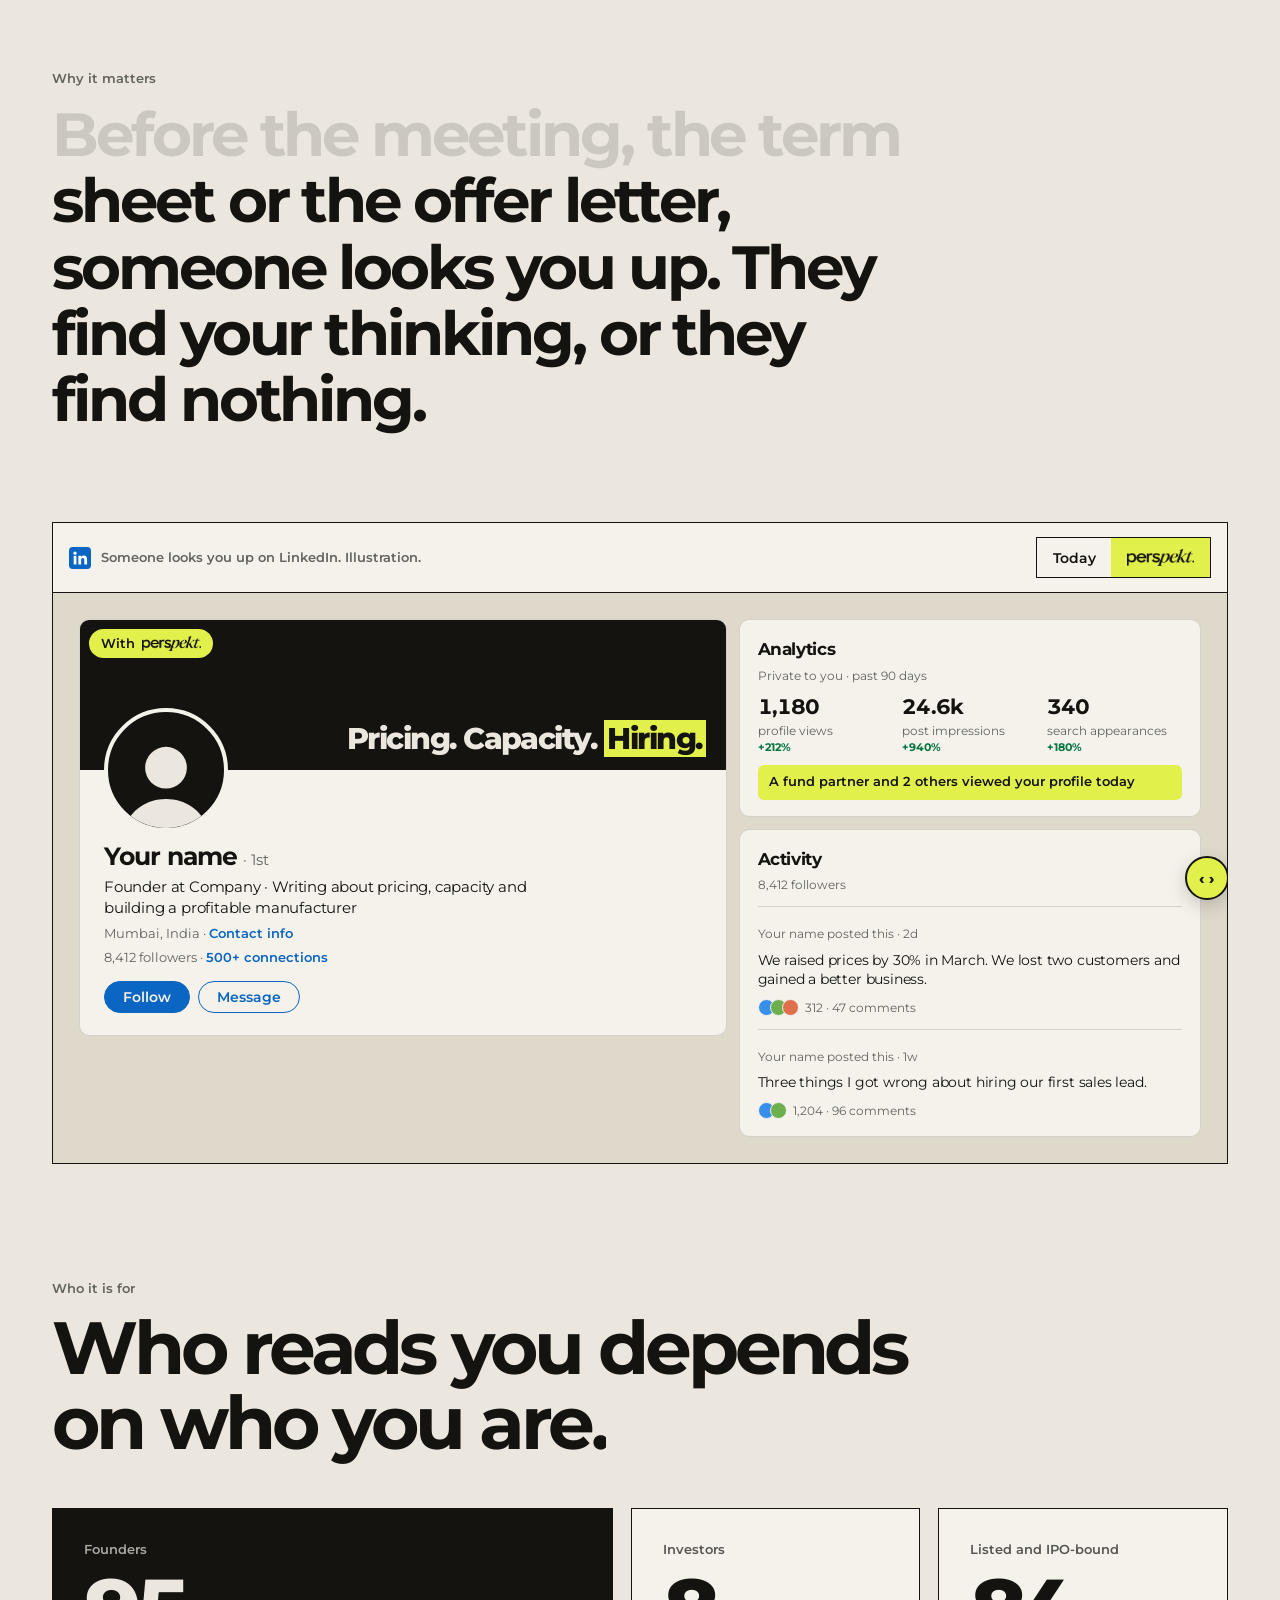
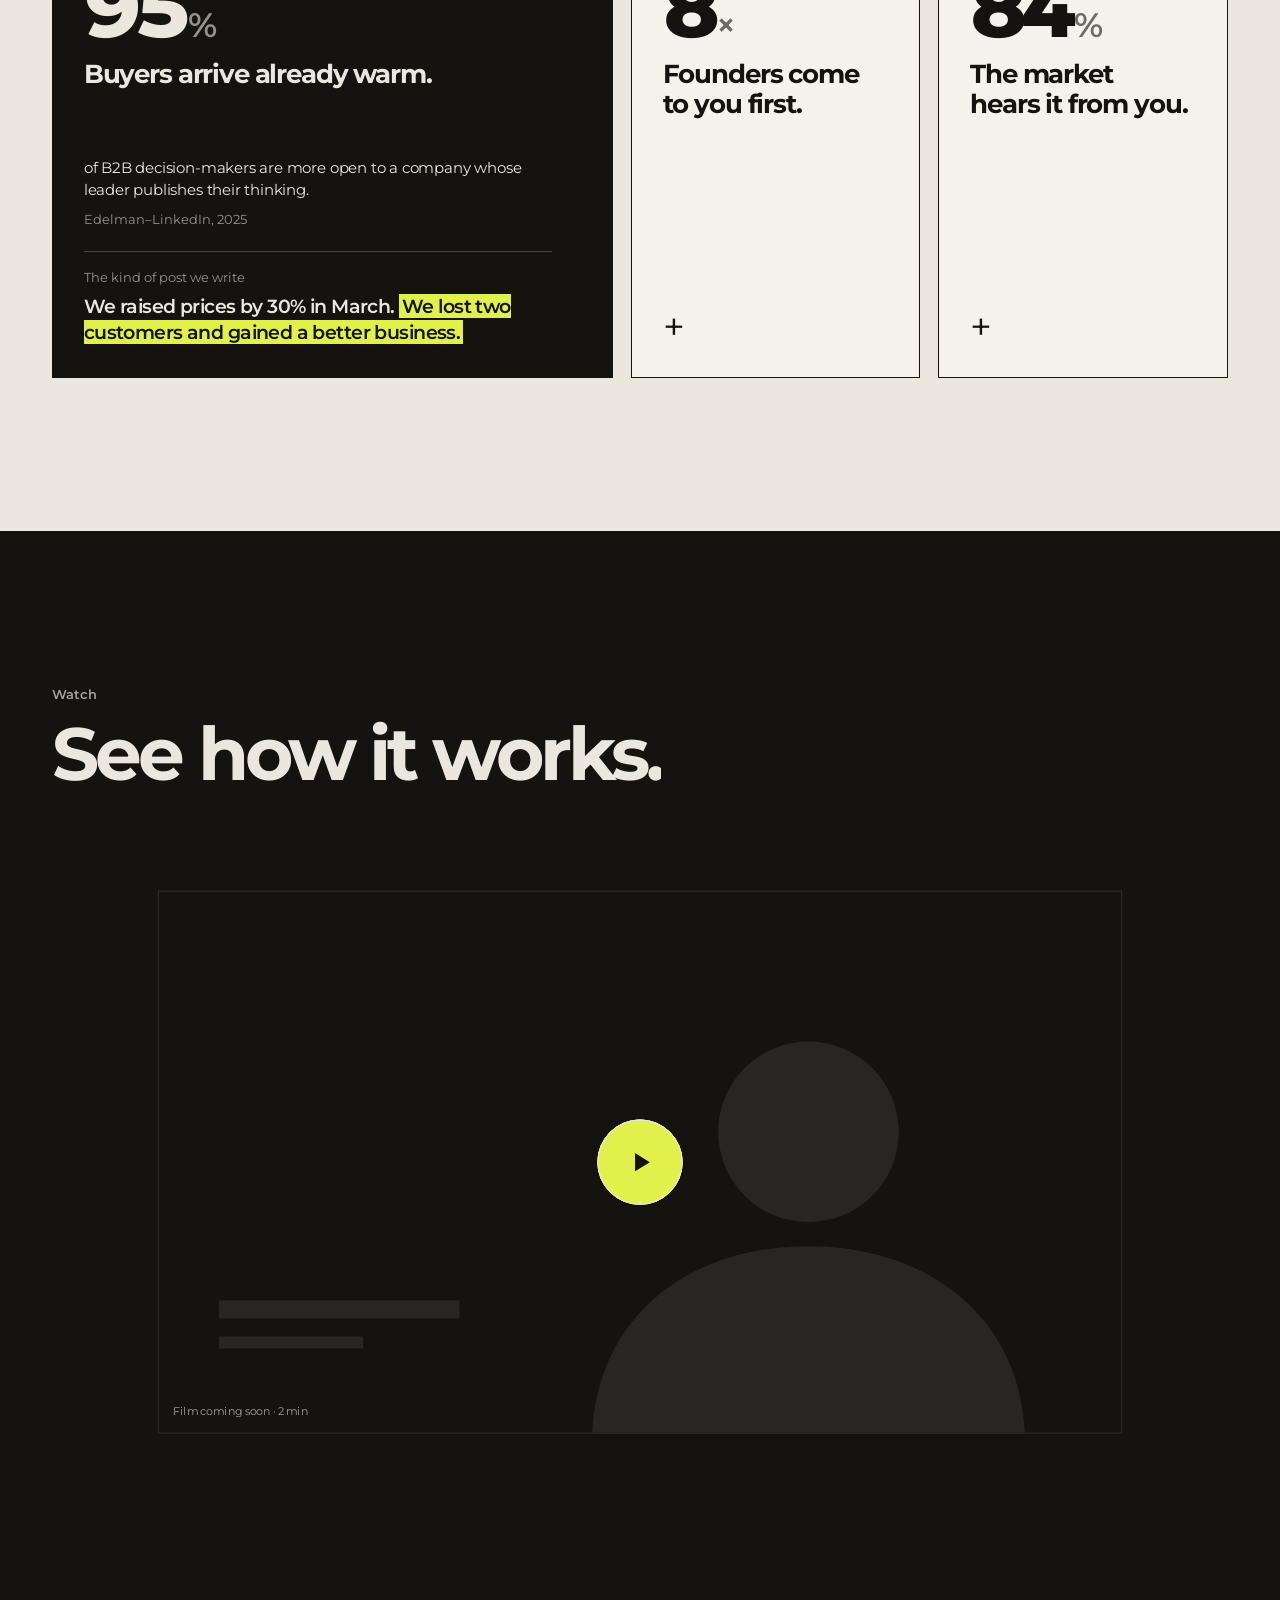
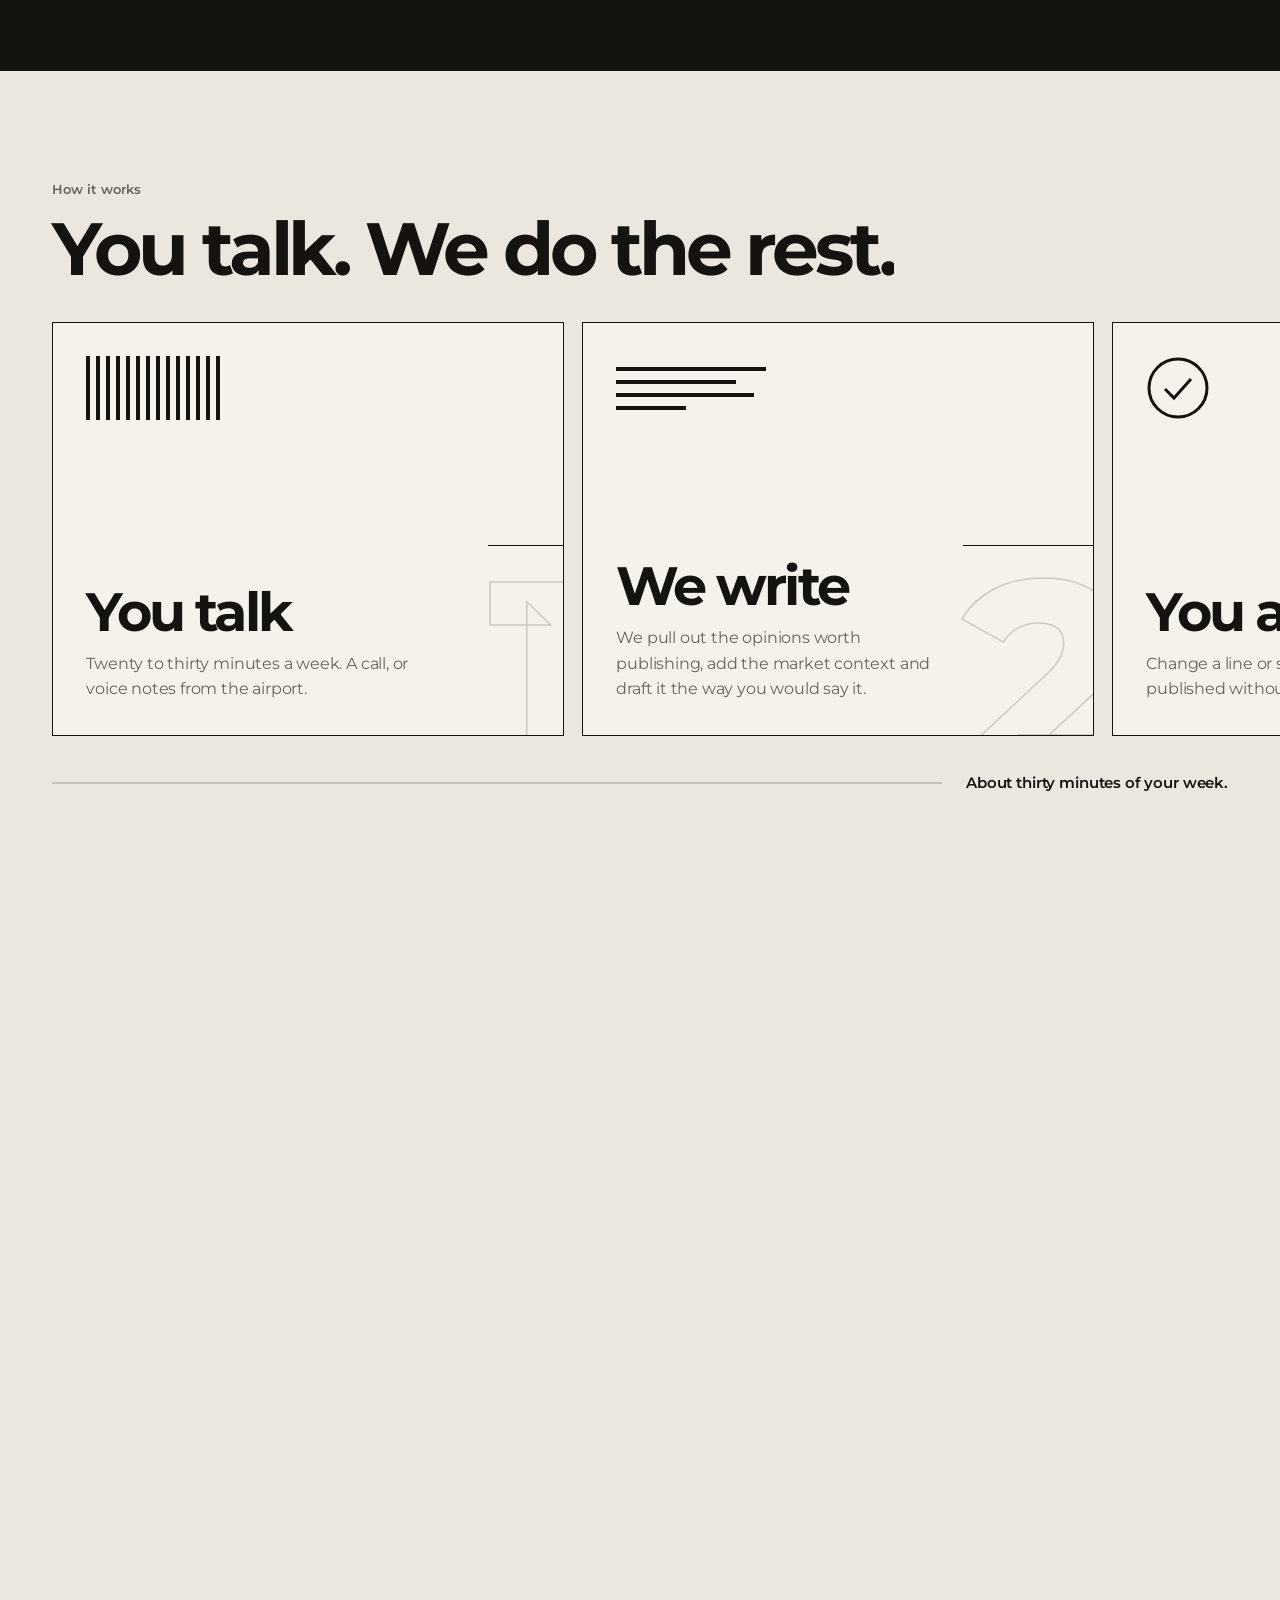
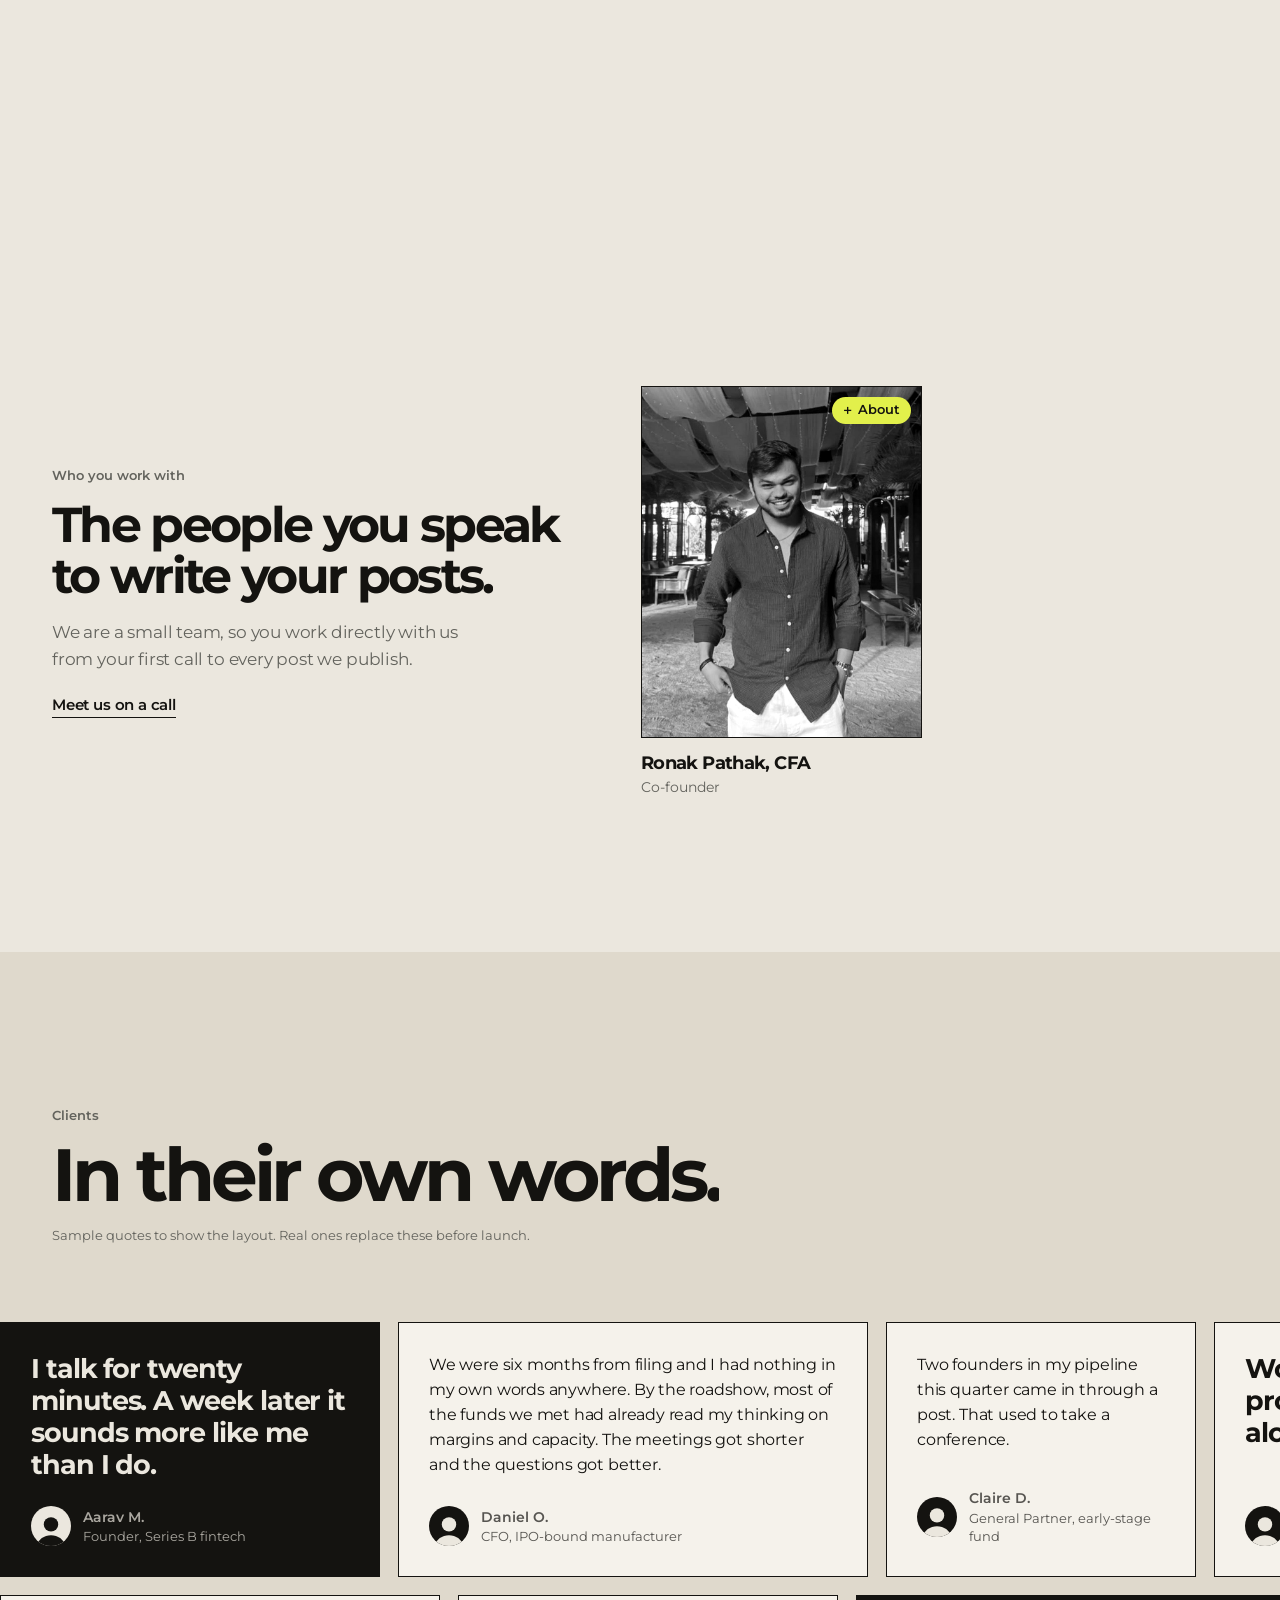
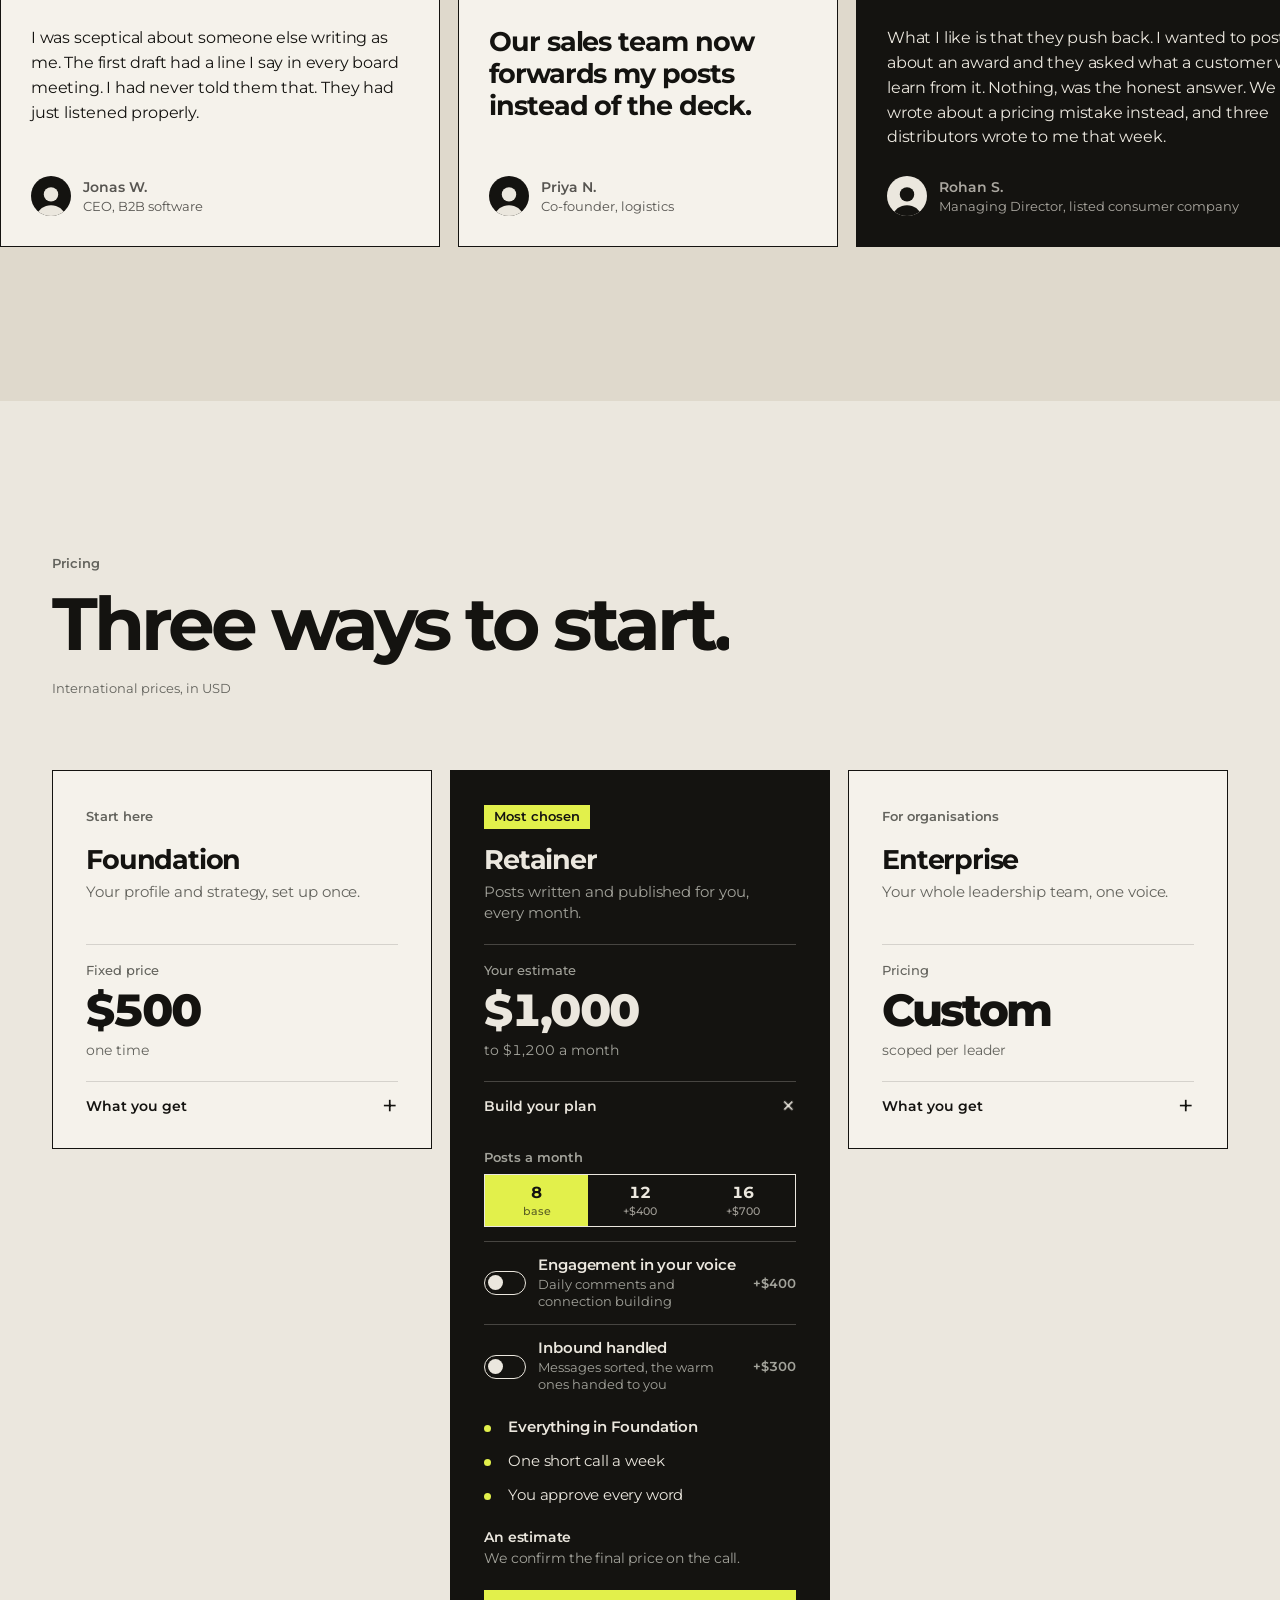
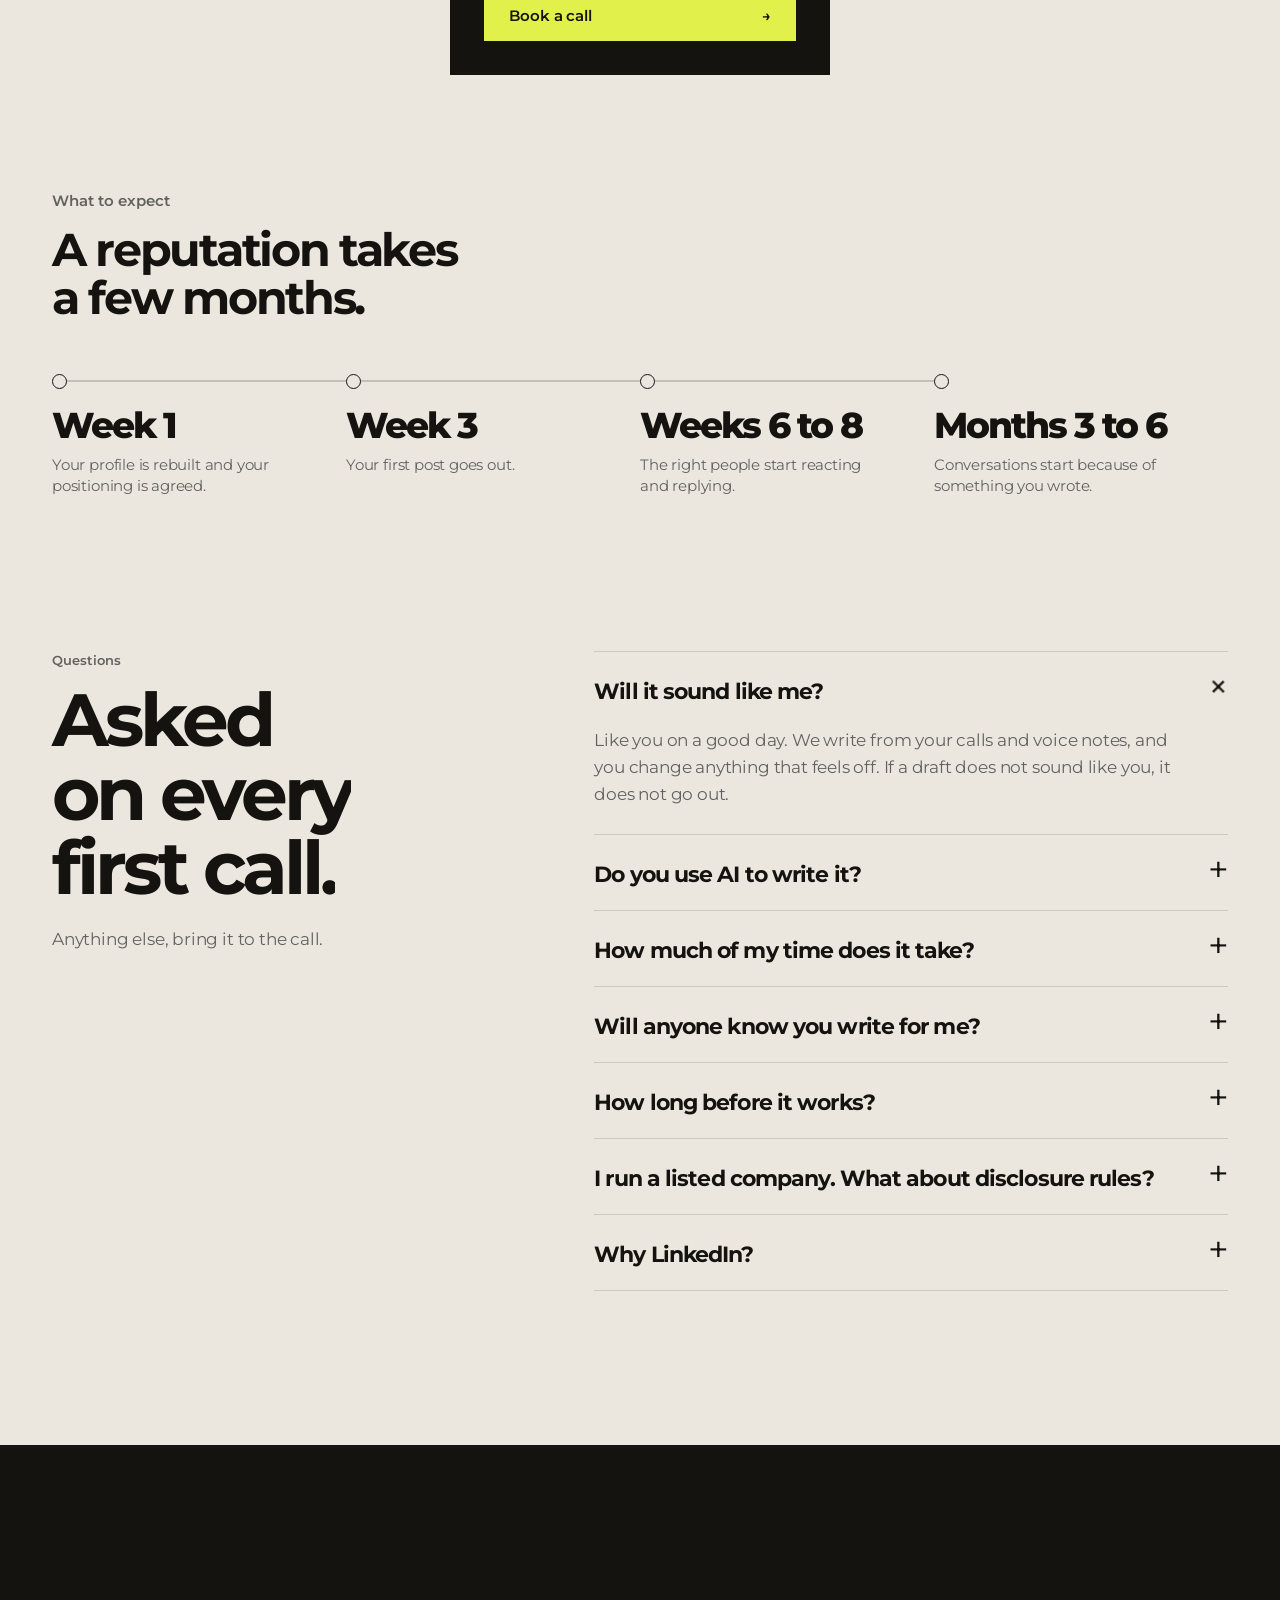
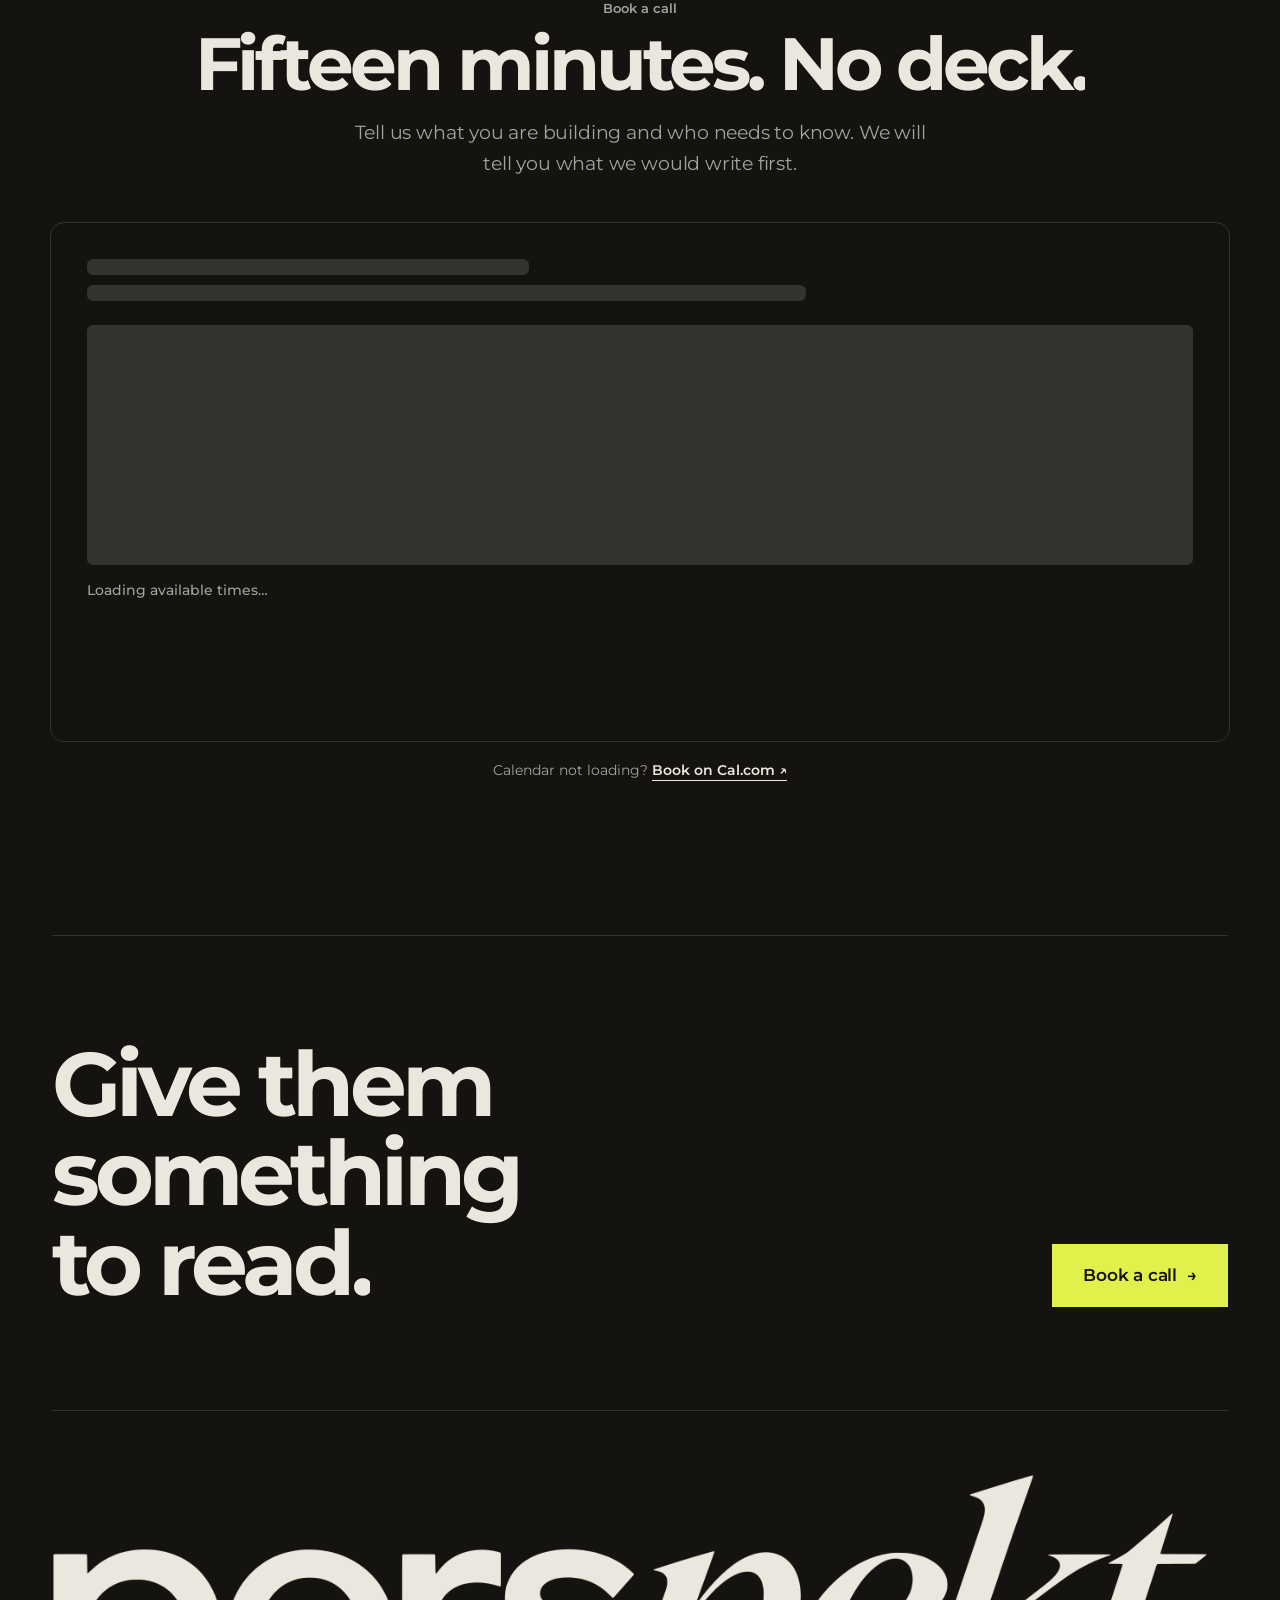
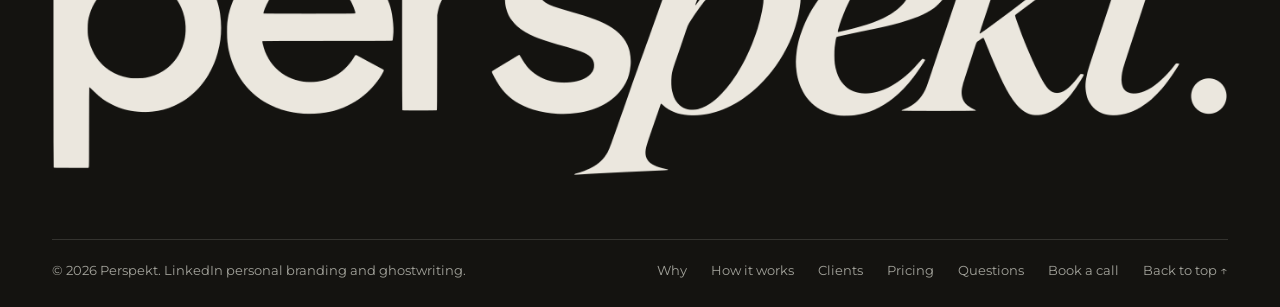
==== commit 4f33eb28: "Bring back Cal.com's details column with the 15m/30m picker The calendar now spans the full screen w" ====
--- a/index.html
+++ b/index.html
@@ -7,7 +7,7 @@
 <meta name="description" content="LinkedIn ghostwriting and personal branding for founders, investors and the leaders of listed and IPO-bound companies. Strategy, profile, posts and engagement, written in your voice.">
 <link rel="stylesheet" href="https://fonts.googleapis.com/css2?family=Montserrat:wght@400;500;600;700;800&display=swap">
 <script>document.documentElement.classList.add('js');try{if(localStorage.getItem('perspekt-theme')==='dark')document.documentElement.setAttribute('data-mode','dark')}catch(e){}</script>
-<link rel="stylesheet" href="css/styles.css?v=20261124e">
+<link rel="stylesheet" href="css/styles.css?v=20261124f">
 </head>
 <body>
 
@@ -366,6 +366,6 @@
 </footer>
 
 <div class="toast" id="toast" role="status" aria-live="polite"></div>
-<script src="js/main.js?v=20261124e"></script>
+<script src="js/main.js?v=20261124f"></script>
 </body>
 </html>
--- a/css/styles.css
+++ b/css/styles.css
@@ -495,7 +495,8 @@
 .book-head{display:flex;flex-direction:column;align-items:center;gap:16px;text-align:center}
 .book-head h2{margin-top:10px}
 .book-head p{color:var(--mute);font-size:clamp(1.05rem,1.5vw,1.2rem);max-width:44ch}
-.cal-embed{position:relative;max-width:980px;margin:clamp(28px,3.4vw,44px) auto 0;min-height:520px;background:var(--bg)}
+.cal-embed{position:relative;width:100vw;margin:clamp(28px,3.4vw,44px) 0 0 calc(50% - 50vw);min-height:520px;background:var(--bg)}
+.cal-embed .cal-wait{left:max(22px,calc(50vw - 590px));right:max(22px,calc(50vw - 590px))}
 .cal-embed iframe{display:block;width:100%!important;opacity:0;transition:opacity .6s ease}
 .cal-embed.ready iframe{opacity:1}
 /* placeholder while the calendar loads: soft blocks shaped like a date picker */
@@ -509,8 +510,8 @@
 .cal-embed.ready .cal-wait{opacity:0;pointer-events:none}
 /* phones: the calendar runs edge to edge, no frame, so Cal's own mobile layout has the full width */
 @media(max-width:700px){
-  .cal-embed{margin-left:calc(-1 * max(22px,env(safe-area-inset-left,0px)));margin-right:calc(-1 * max(22px,env(safe-area-inset-right,0px)));max-width:none;min-height:600px}
-  .cal-wait{border:0;border-radius:0}
+  .cal-embed{min-height:600px}
+  .cal-embed .cal-wait{left:0;right:0;border:0;border-radius:0}
   .book-head{align-items:flex-start;text-align:left}
   .cal-alt{text-align:left}
   .cal-wait span:nth-child(3){height:300px}
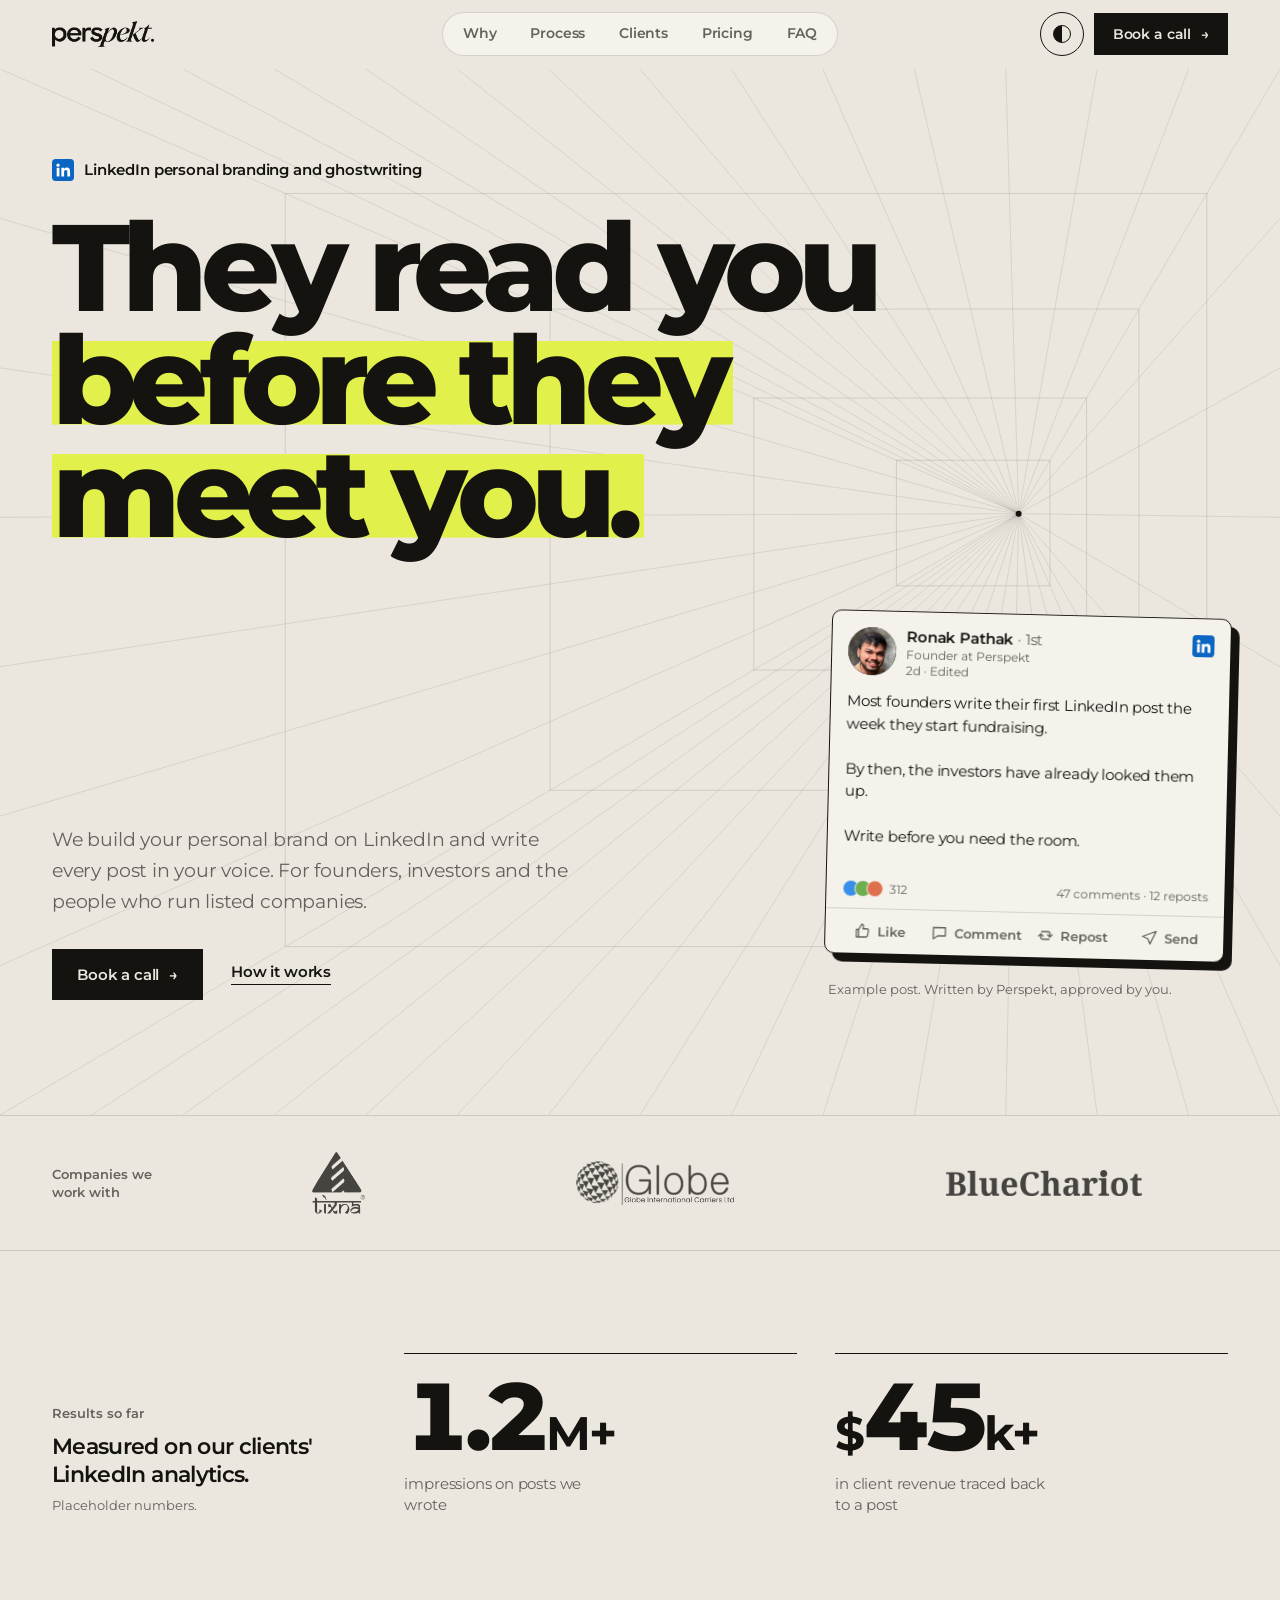
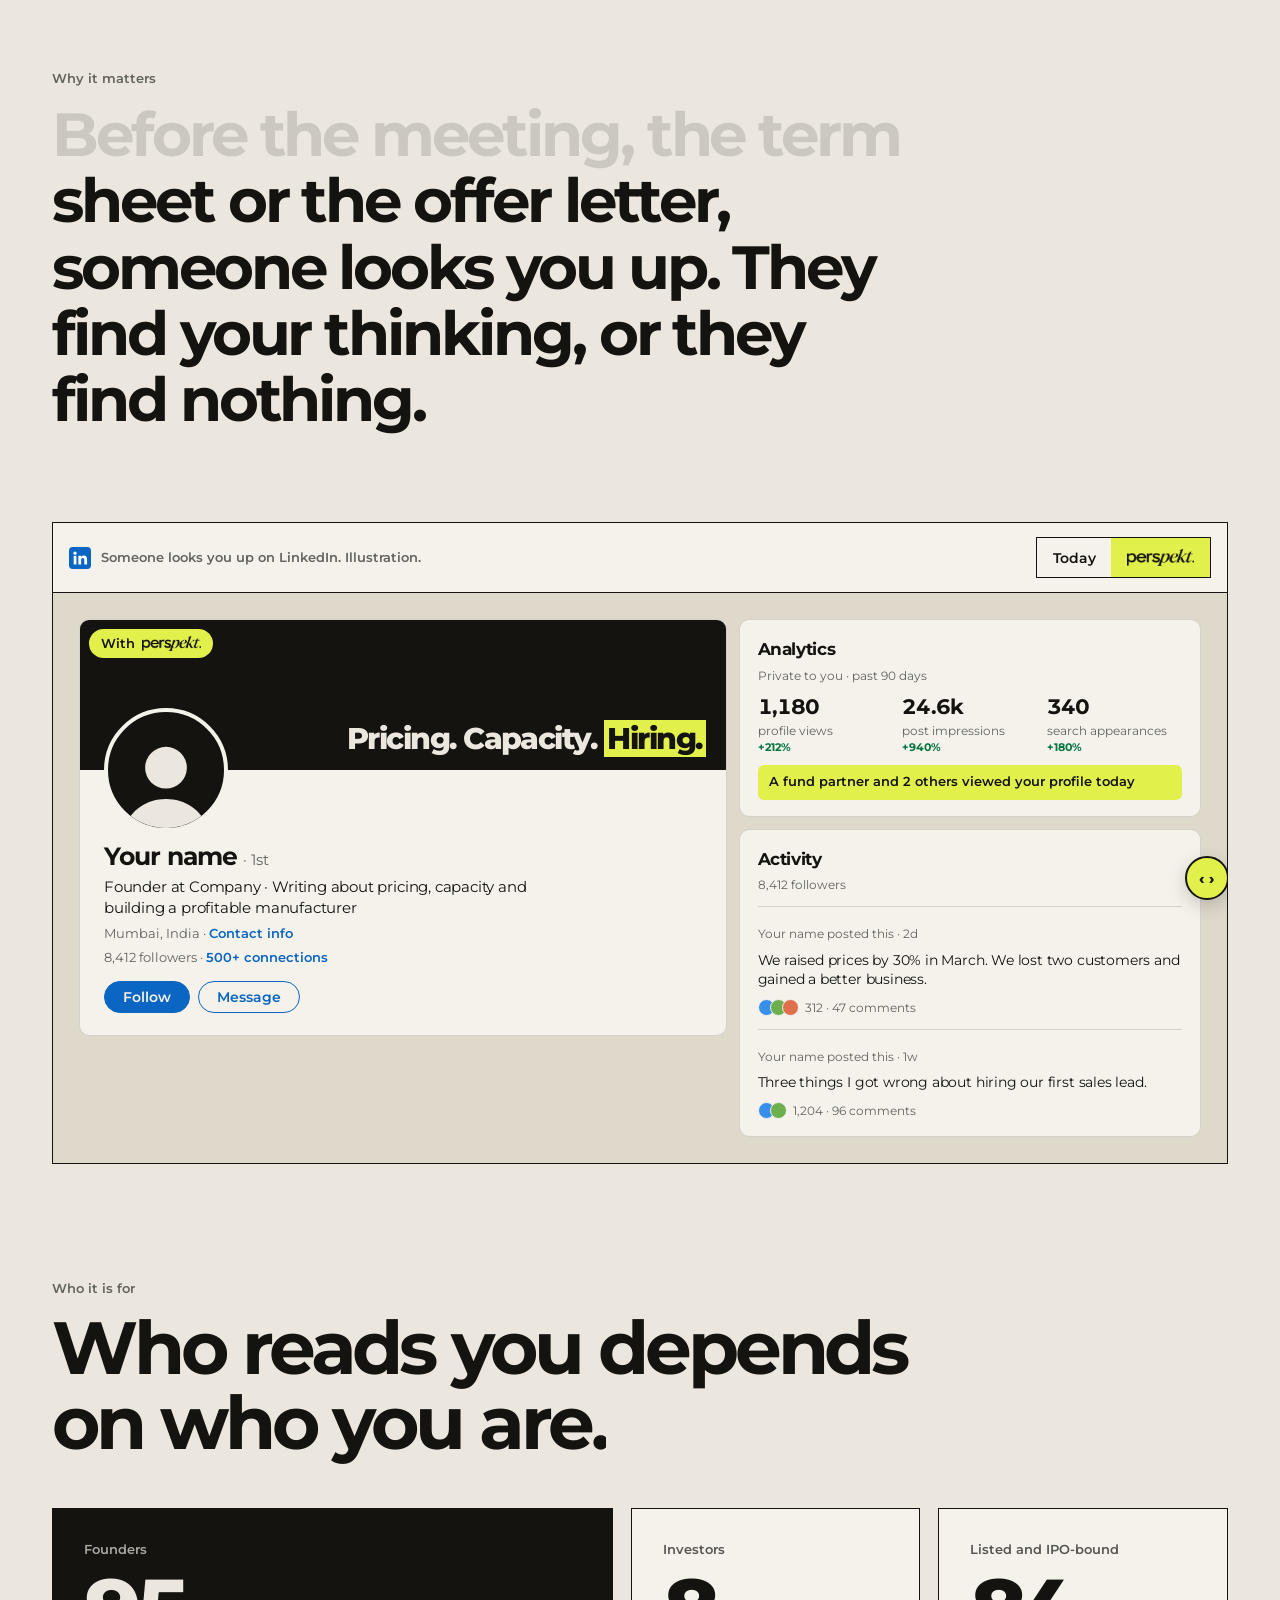
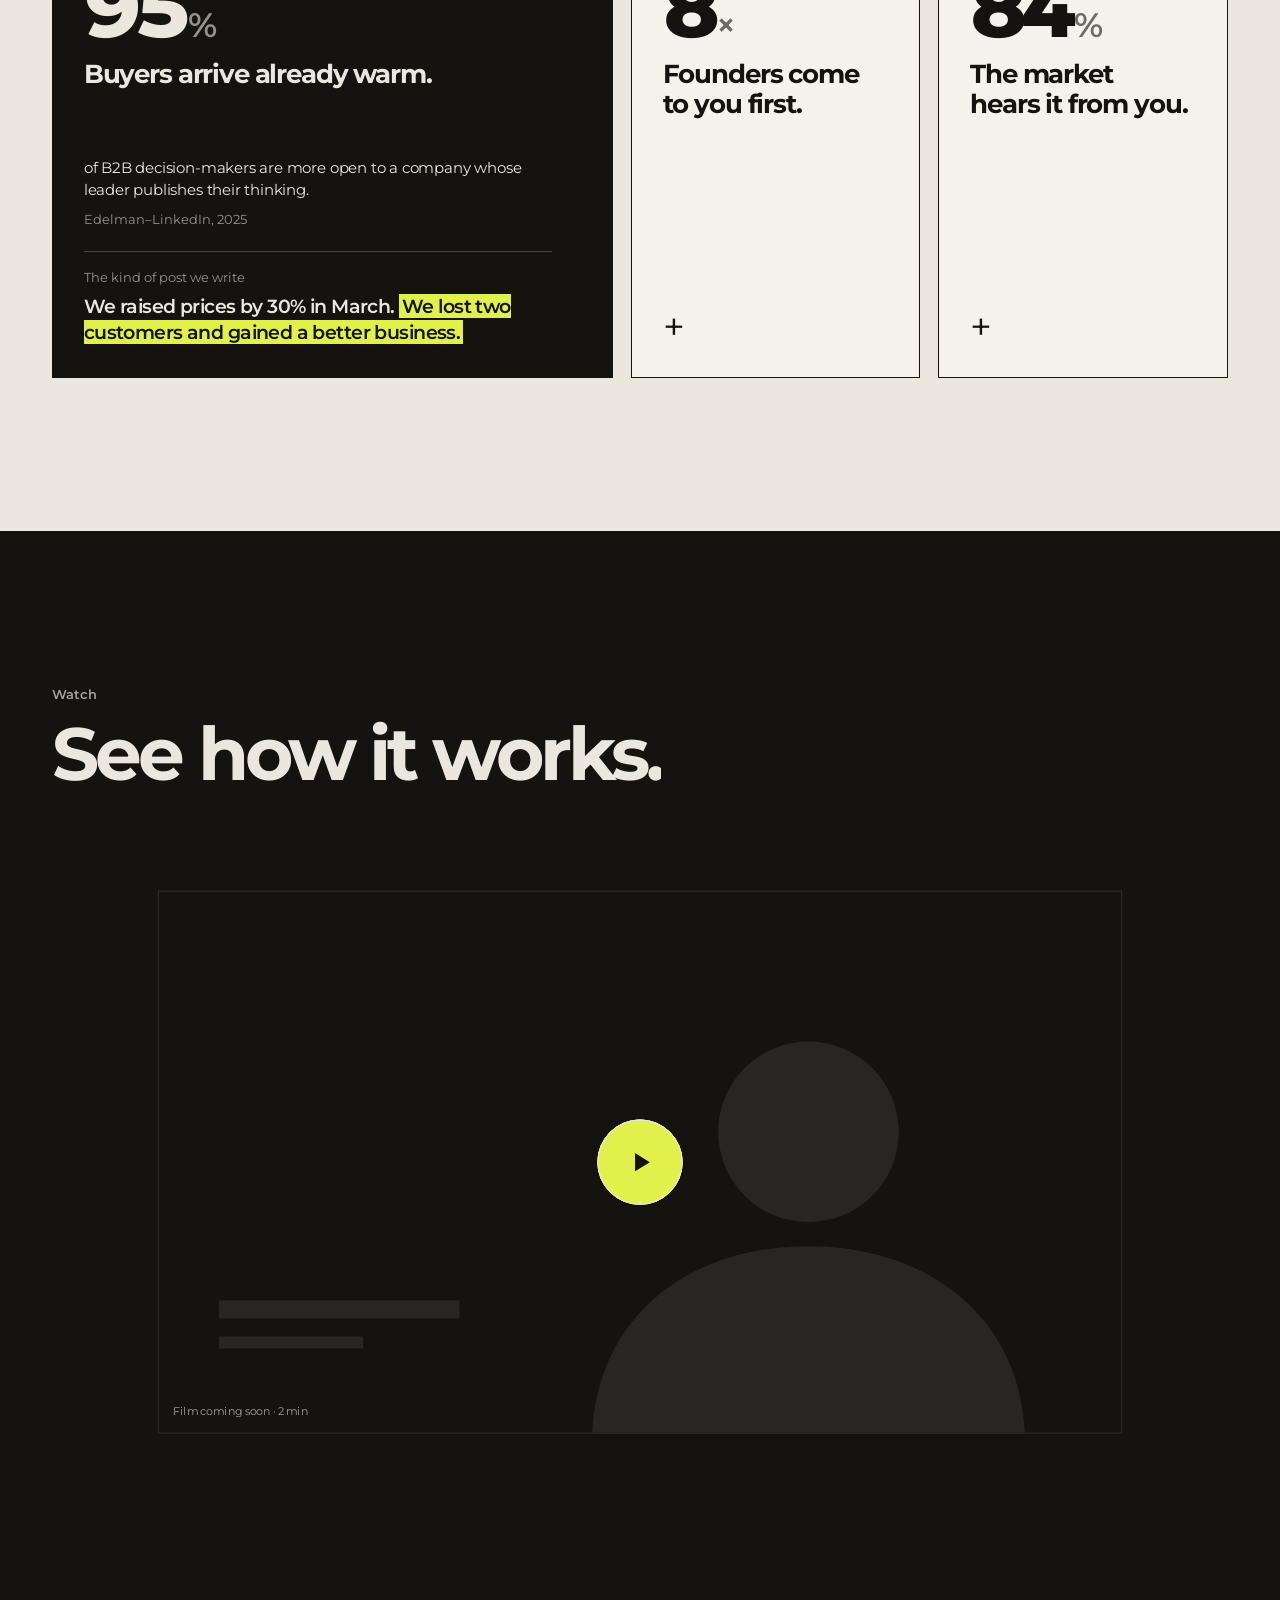
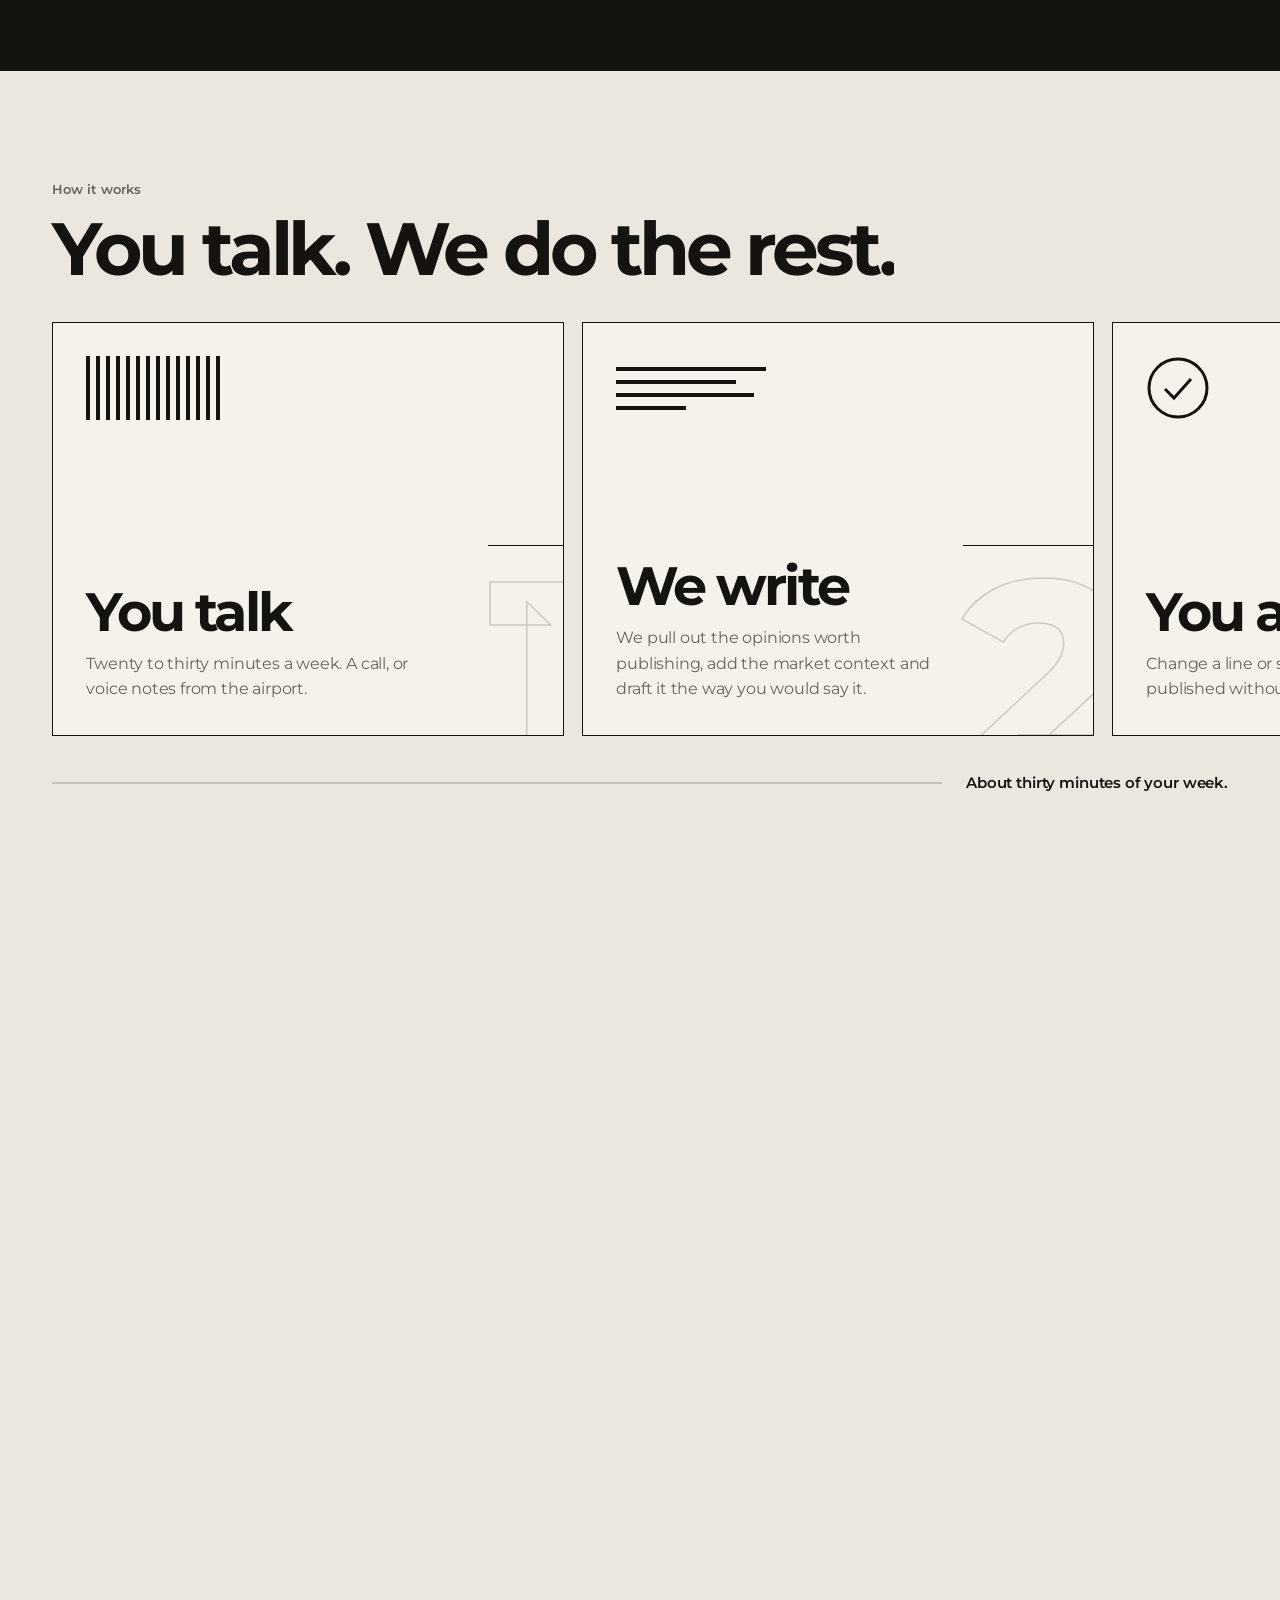
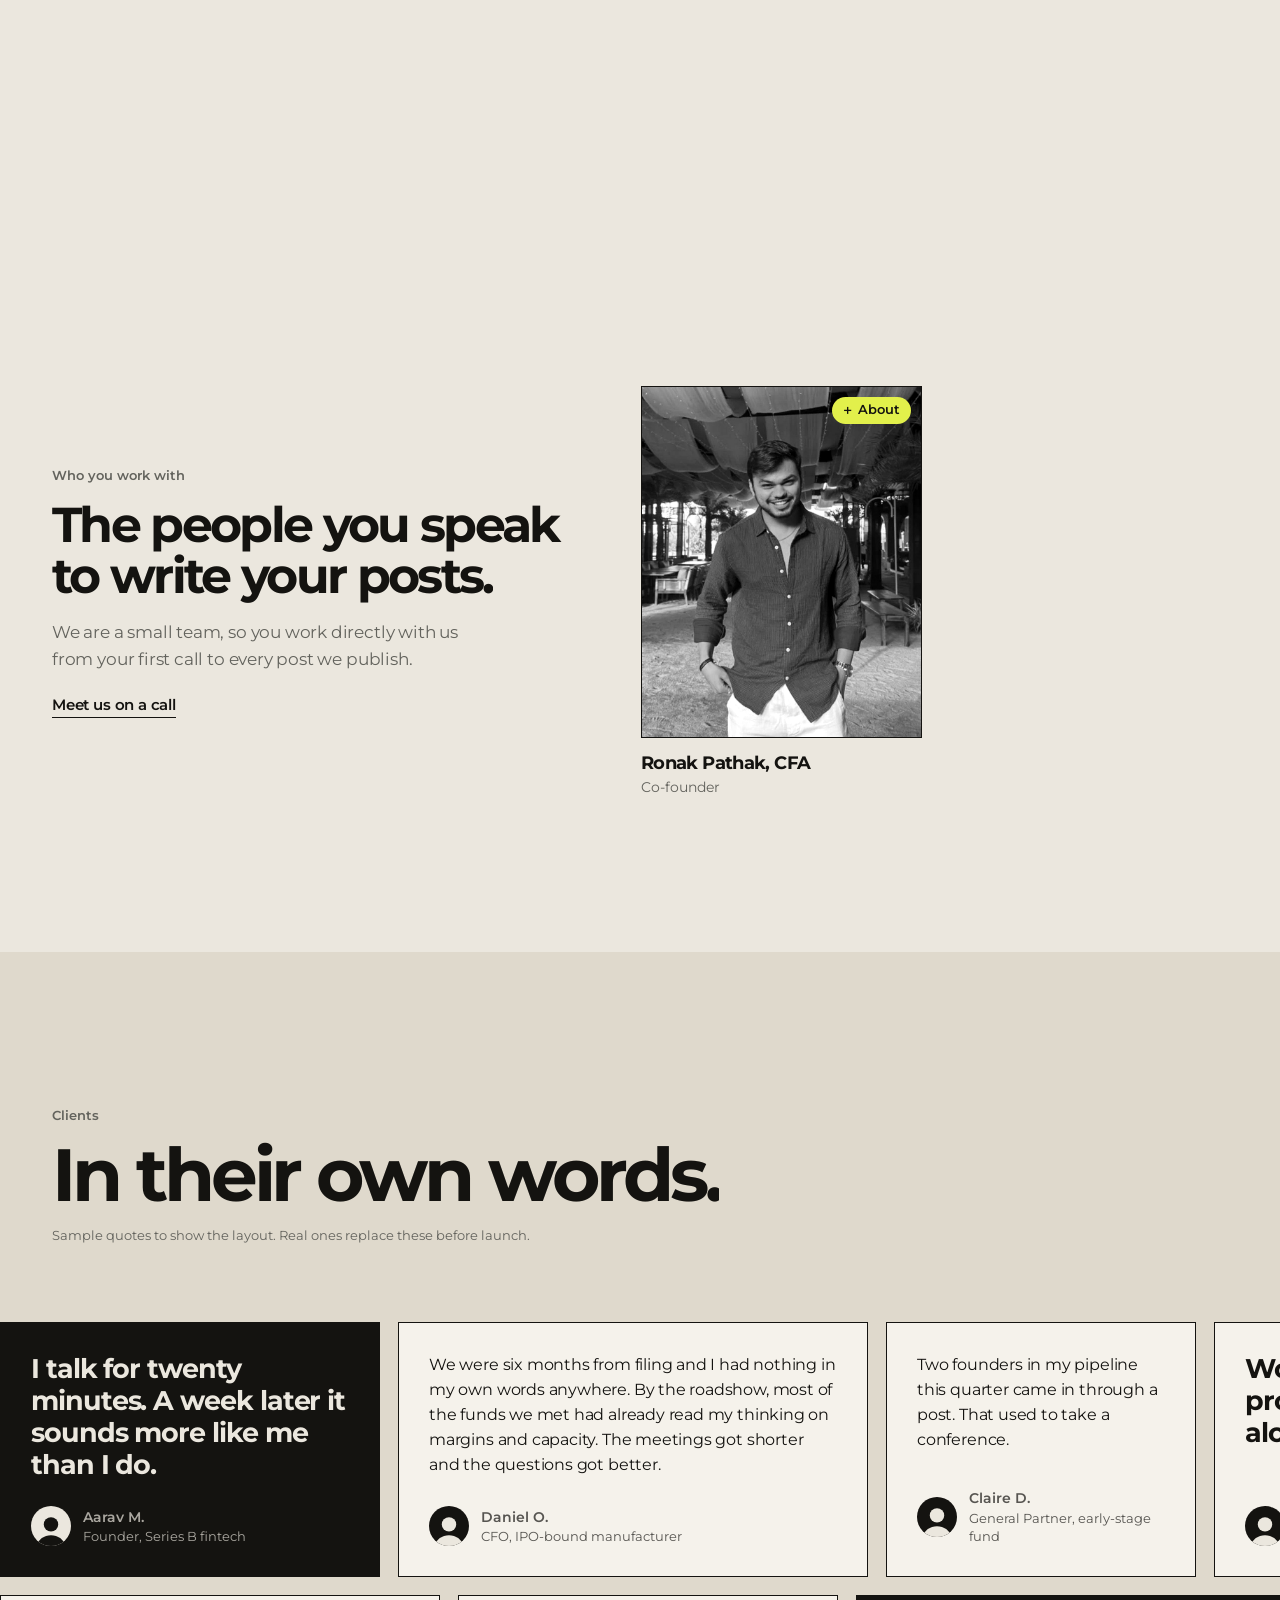
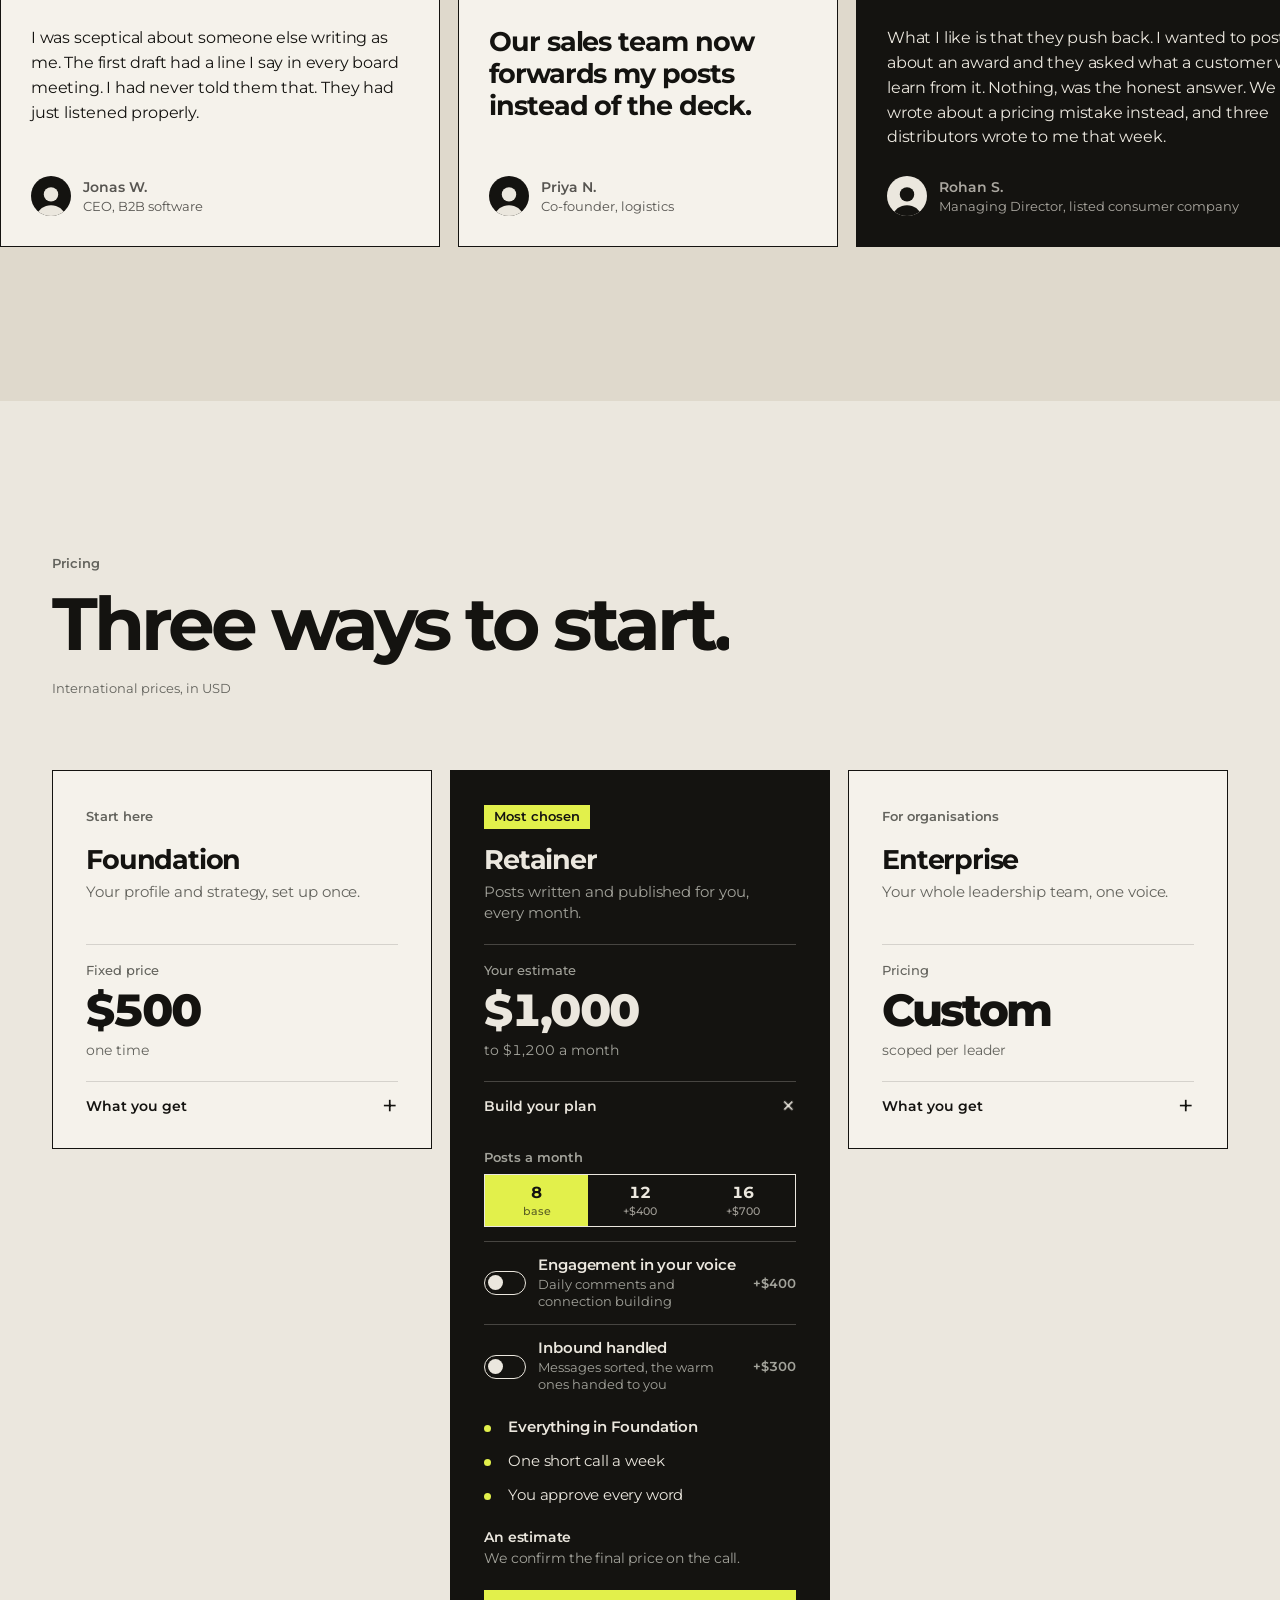
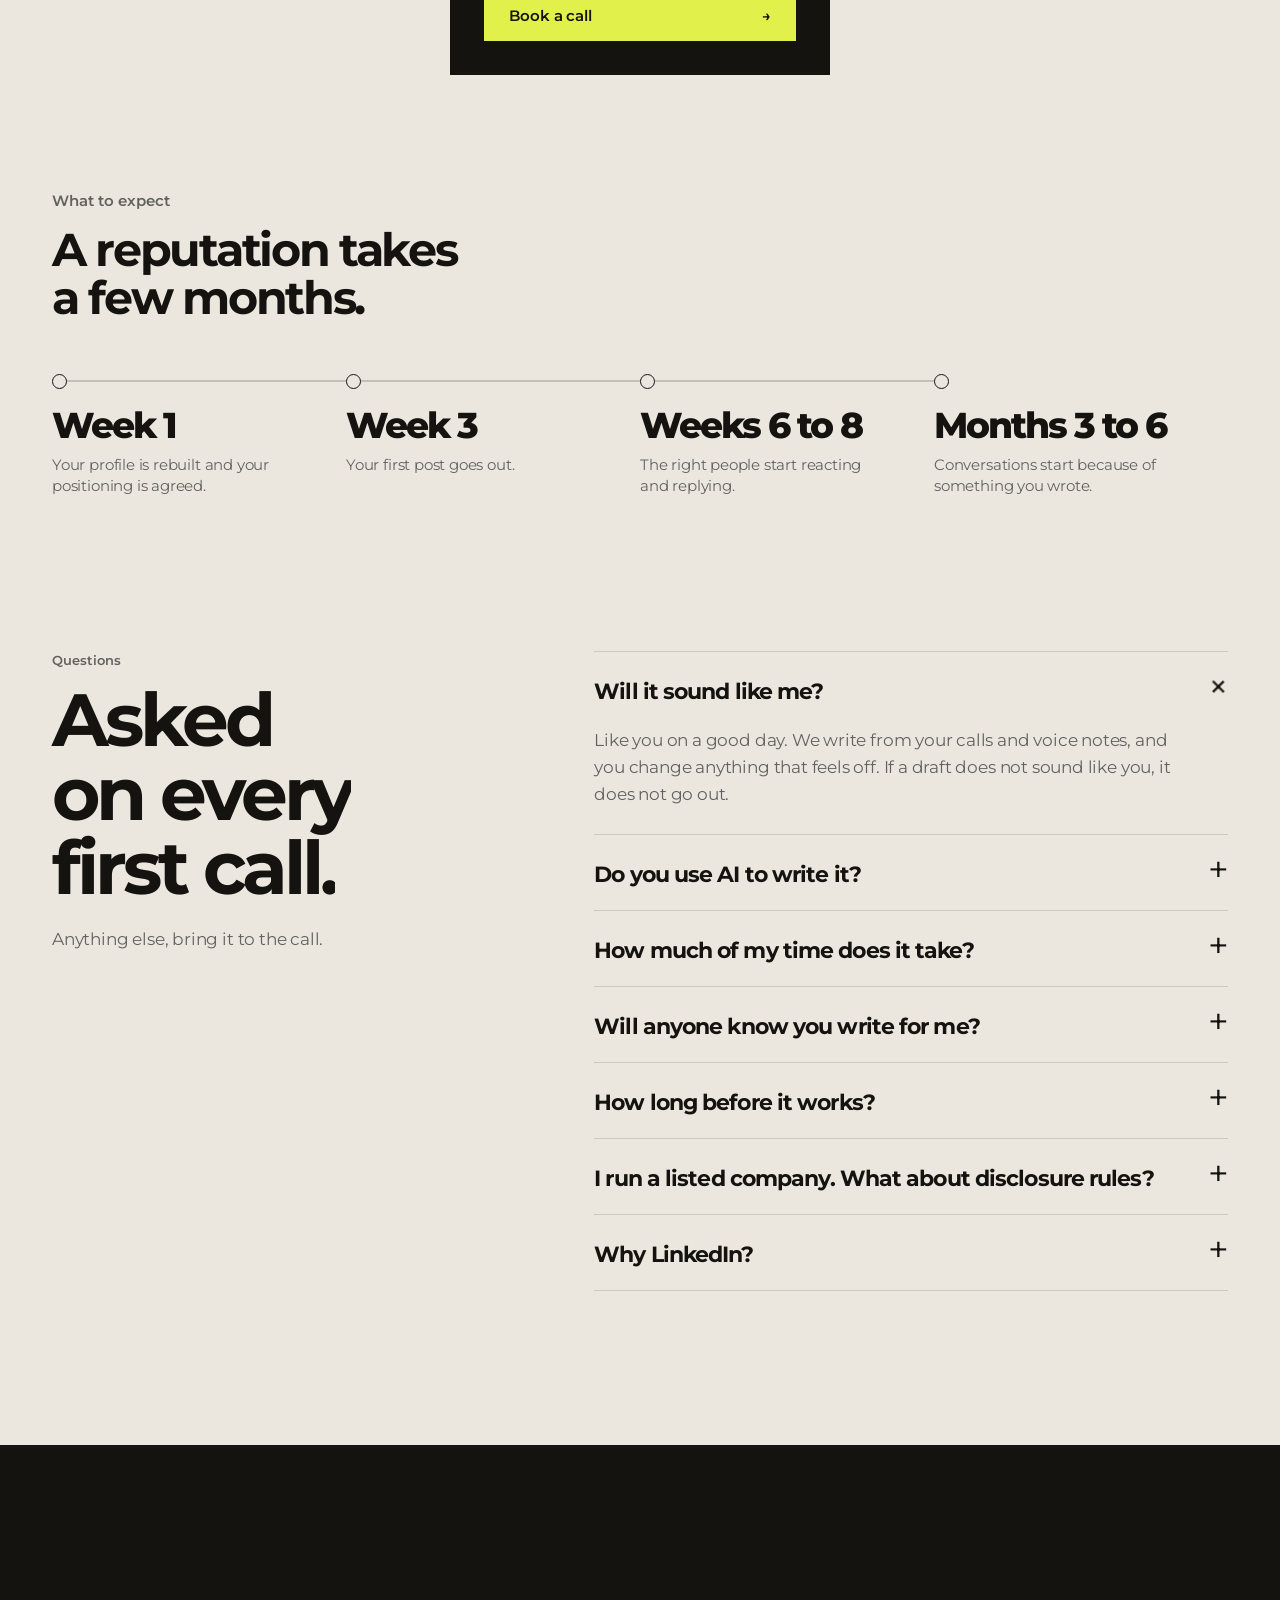
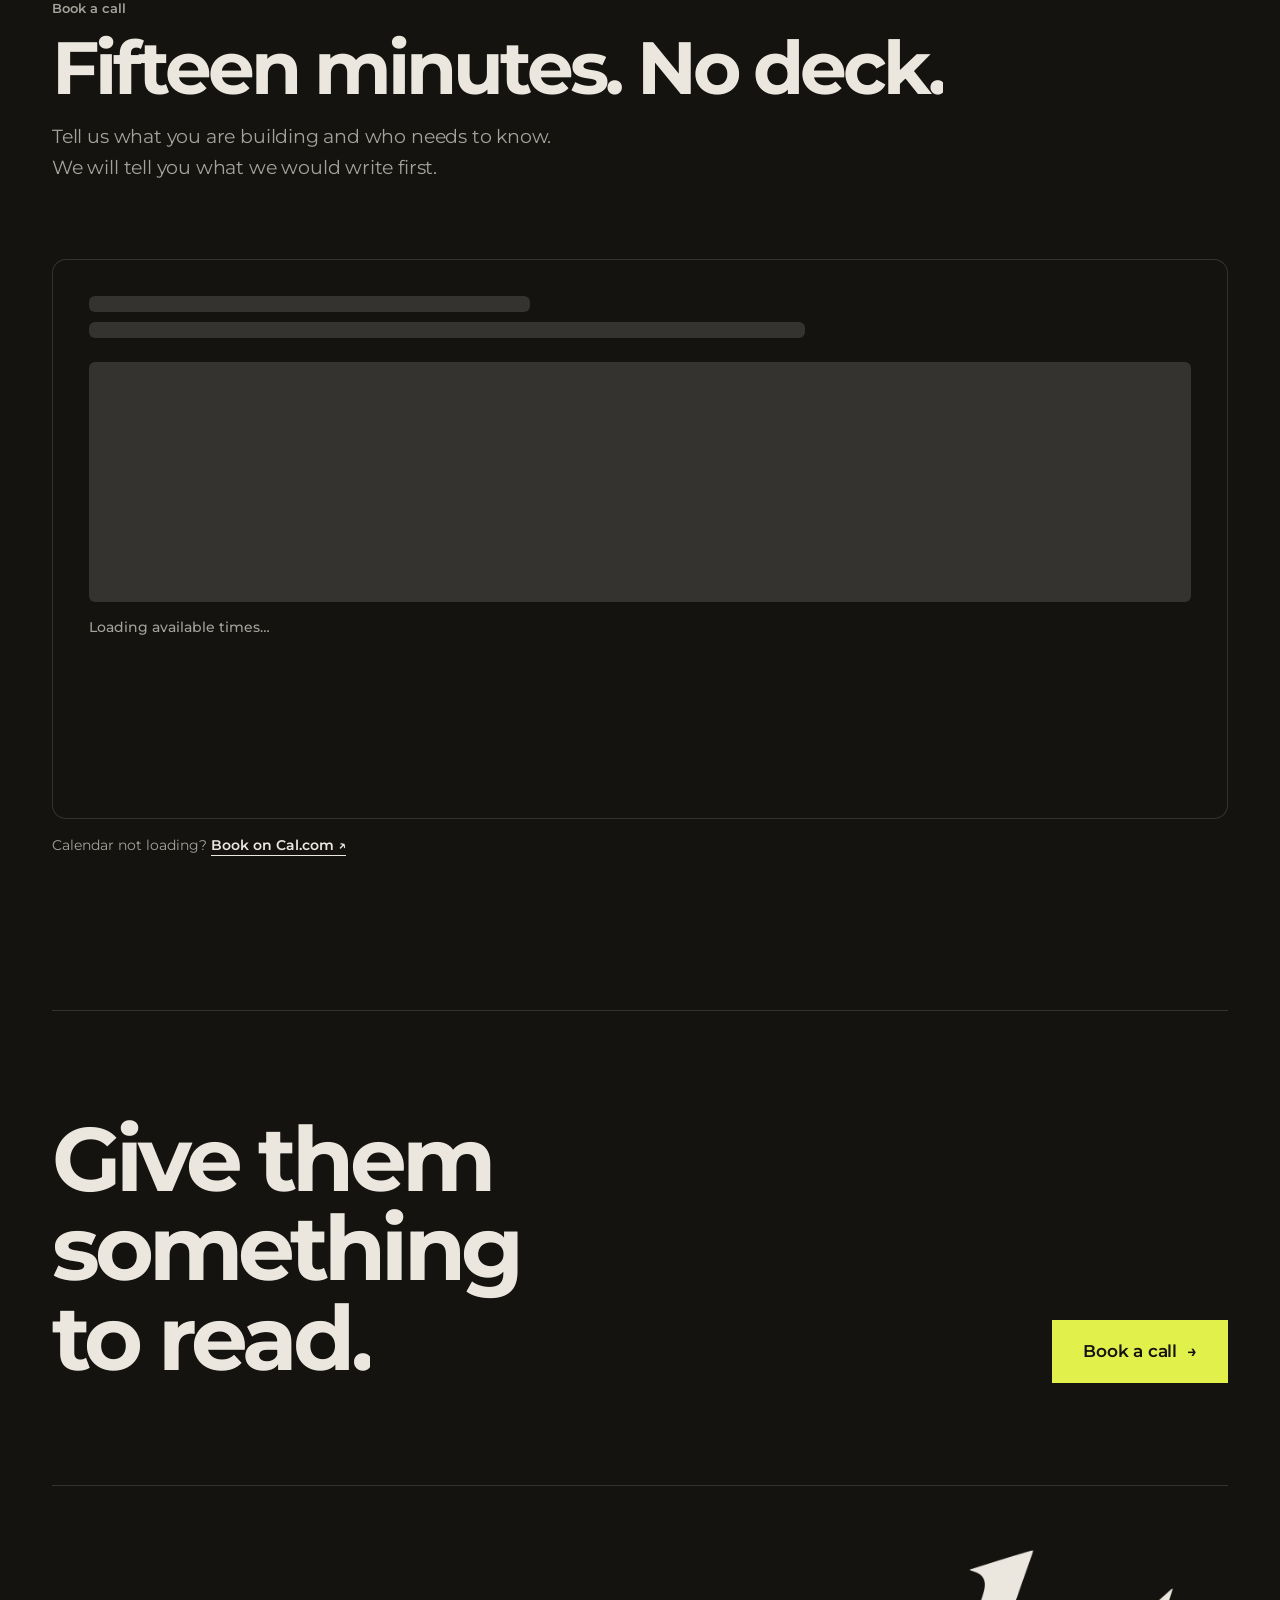
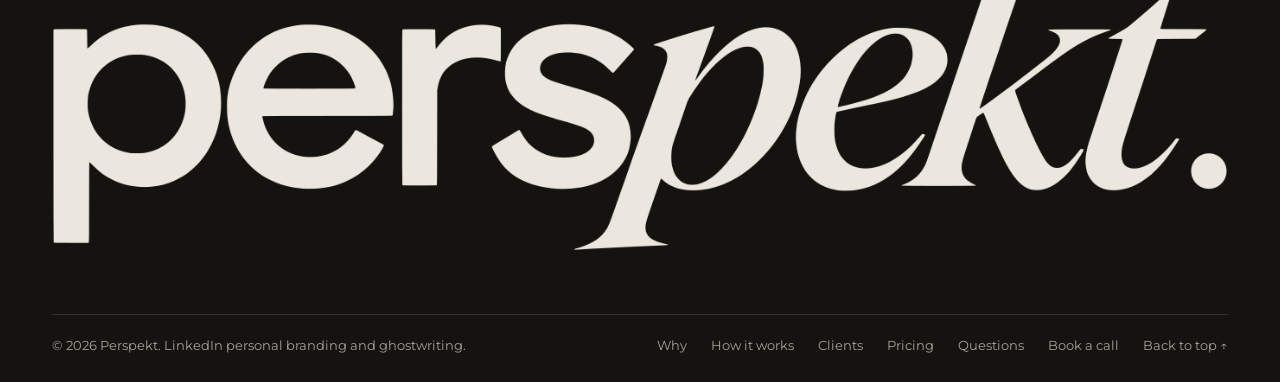
==== commit c0485403: "Restore the earlier booking layout with more space above the calendar Heading back on the left, cale" ====
--- a/index.html
+++ b/index.html
@@ -7,7 +7,7 @@
 <meta name="description" content="LinkedIn ghostwriting and personal branding for founders, investors and the leaders of listed and IPO-bound companies. Strategy, profile, posts and engagement, written in your voice.">
 <link rel="stylesheet" href="https://fonts.googleapis.com/css2?family=Montserrat:wght@400;500;600;700;800&display=swap">
 <script>document.documentElement.classList.add('js');try{if(localStorage.getItem('perspekt-theme')==='dark')document.documentElement.setAttribute('data-mode','dark')}catch(e){}</script>
-<link rel="stylesheet" href="css/styles.css?v=20261124f">
+<link rel="stylesheet" href="css/styles.css?v=20261124g">
 </head>
 <body>
 
@@ -366,6 +366,6 @@
 </footer>
 
 <div class="toast" id="toast" role="status" aria-live="polite"></div>
-<script src="js/main.js?v=20261124f"></script>
+<script src="js/main.js?v=20261124g"></script>
 </body>
 </html>
--- a/css/styles.css
+++ b/css/styles.css
@@ -491,16 +491,14 @@
 .faq details p{padding:0 40px 26px 0;color:var(--soft);max-width:58ch}
 .faq details[open] p{animation:fade .5s var(--ease) both}
 
-/* book: heading on top, Cal.com's calendar full width beneath it */
-.book-head{display:flex;flex-direction:column;align-items:center;gap:16px;text-align:center}
-.book-head h2{margin-top:10px}
-.book-head p{color:var(--mute);font-size:clamp(1.05rem,1.5vw,1.2rem);max-width:44ch}
-.cal-embed{position:relative;width:100vw;margin:clamp(28px,3.4vw,44px) 0 0 calc(50% - 50vw);min-height:520px;background:var(--bg)}
-.cal-embed .cal-wait{left:max(22px,calc(50vw - 590px));right:max(22px,calc(50vw - 590px))}
+/* book: heading and intro on one line, Cal.com's calendar framed beneath with room to breathe */
+.book-head{display:flex;justify-content:space-between;align-items:flex-end;flex-wrap:wrap;gap:16px 48px}
+.book-head p{color:var(--mute);font-size:clamp(1.05rem,1.5vw,1.2rem);max-width:40ch}
+.cal-embed{position:relative;margin-top:clamp(48px,6vw,80px);min-height:560px;border:1px solid var(--line);border-radius:14px;overflow:hidden;background:var(--bg)}
 .cal-embed iframe{display:block;width:100%!important;opacity:0;transition:opacity .6s ease}
 .cal-embed.ready iframe{opacity:1}
 /* placeholder while the calendar loads: soft blocks shaped like a date picker */
-.cal-wait{position:absolute;inset:0;z-index:1;display:grid;grid-template-columns:repeat(7,minmax(0,1fr));align-content:start;gap:10px;padding:clamp(20px,3vw,36px);border:1px solid var(--line);border-radius:14px;transition:opacity .4s}
+.cal-wait{position:absolute;inset:0;z-index:1;display:grid;grid-template-columns:repeat(7,minmax(0,1fr));align-content:start;gap:10px;padding:clamp(20px,3vw,36px);transition:opacity .4s}
 .cal-wait span{grid-column:1/-1;height:16px;border-radius:6px;background:var(--line);animation:calpulse 1.4s ease-in-out infinite}
 .cal-wait span:nth-child(1){width:40%}.cal-wait span:nth-child(2){width:65%;animation-delay:.15s}
 .cal-wait span:nth-child(3){height:240px;margin-top:14px;animation-delay:.3s}
@@ -508,16 +506,13 @@
 .cal-wait a{color:var(--fg);font-weight:600;margin-left:6px}
 @keyframes calpulse{50%{opacity:.45}}
 .cal-embed.ready .cal-wait{opacity:0;pointer-events:none}
-/* phones: the calendar runs edge to edge, no frame, so Cal's own mobile layout has the full width */
+.cal-alt{margin-top:16px;font-size:13.5px;color:var(--mute);letter-spacing:0}
+.cal-alt a{color:var(--fg);font-weight:600;text-decoration:none;border-bottom:1.5px solid currentColor;padding-bottom:2px}
+/* phones: the calendar runs edge to edge, no side frame, so Cal's own mobile layout has the full width */
 @media(max-width:700px){
-  .cal-embed{min-height:600px}
-  .cal-embed .cal-wait{left:0;right:0;border:0;border-radius:0}
-  .book-head{align-items:flex-start;text-align:left}
-  .cal-alt{text-align:left}
+  .cal-embed{margin-top:36px;margin-left:calc(-1 * max(22px,env(safe-area-inset-left,0px)));margin-right:calc(-1 * max(22px,env(safe-area-inset-right,0px)));min-height:640px;border:0;border-radius:0;border-block:1px solid var(--line)}
   .cal-wait span:nth-child(3){height:300px}
 }
-.cal-alt{text-align:center;margin-top:18px;font-size:13.5px;color:var(--mute);letter-spacing:0}
-.cal-alt a{color:var(--fg);font-weight:600;text-decoration:none;border-bottom:1.5px solid currentColor;padding-bottom:2px}
 
 /* footer */
 .foot{background:var(--band);color:var(--band-fg);--fg:var(--band-fg);--bg:var(--band);--mute:#a3a39b;--line:#ebe7de26;--ghost:#ebe7de3d;padding-block:0 26px}
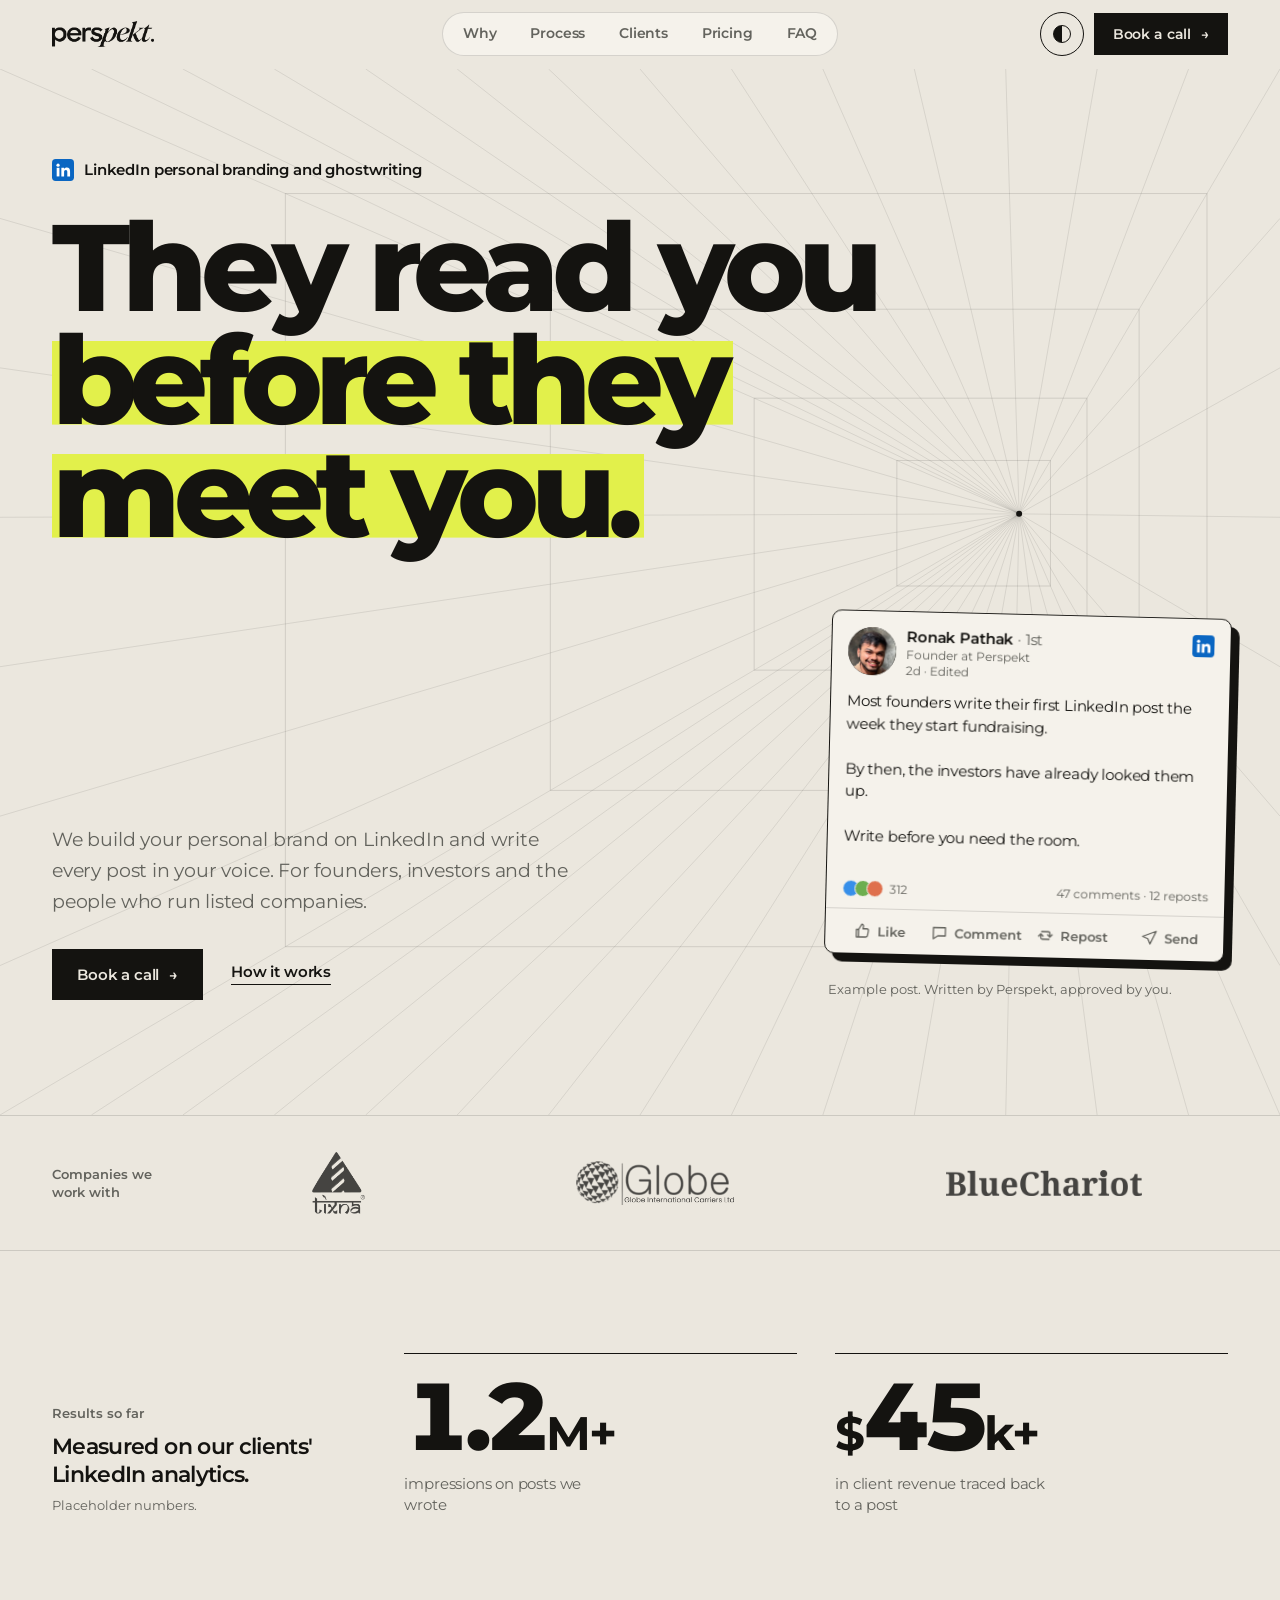
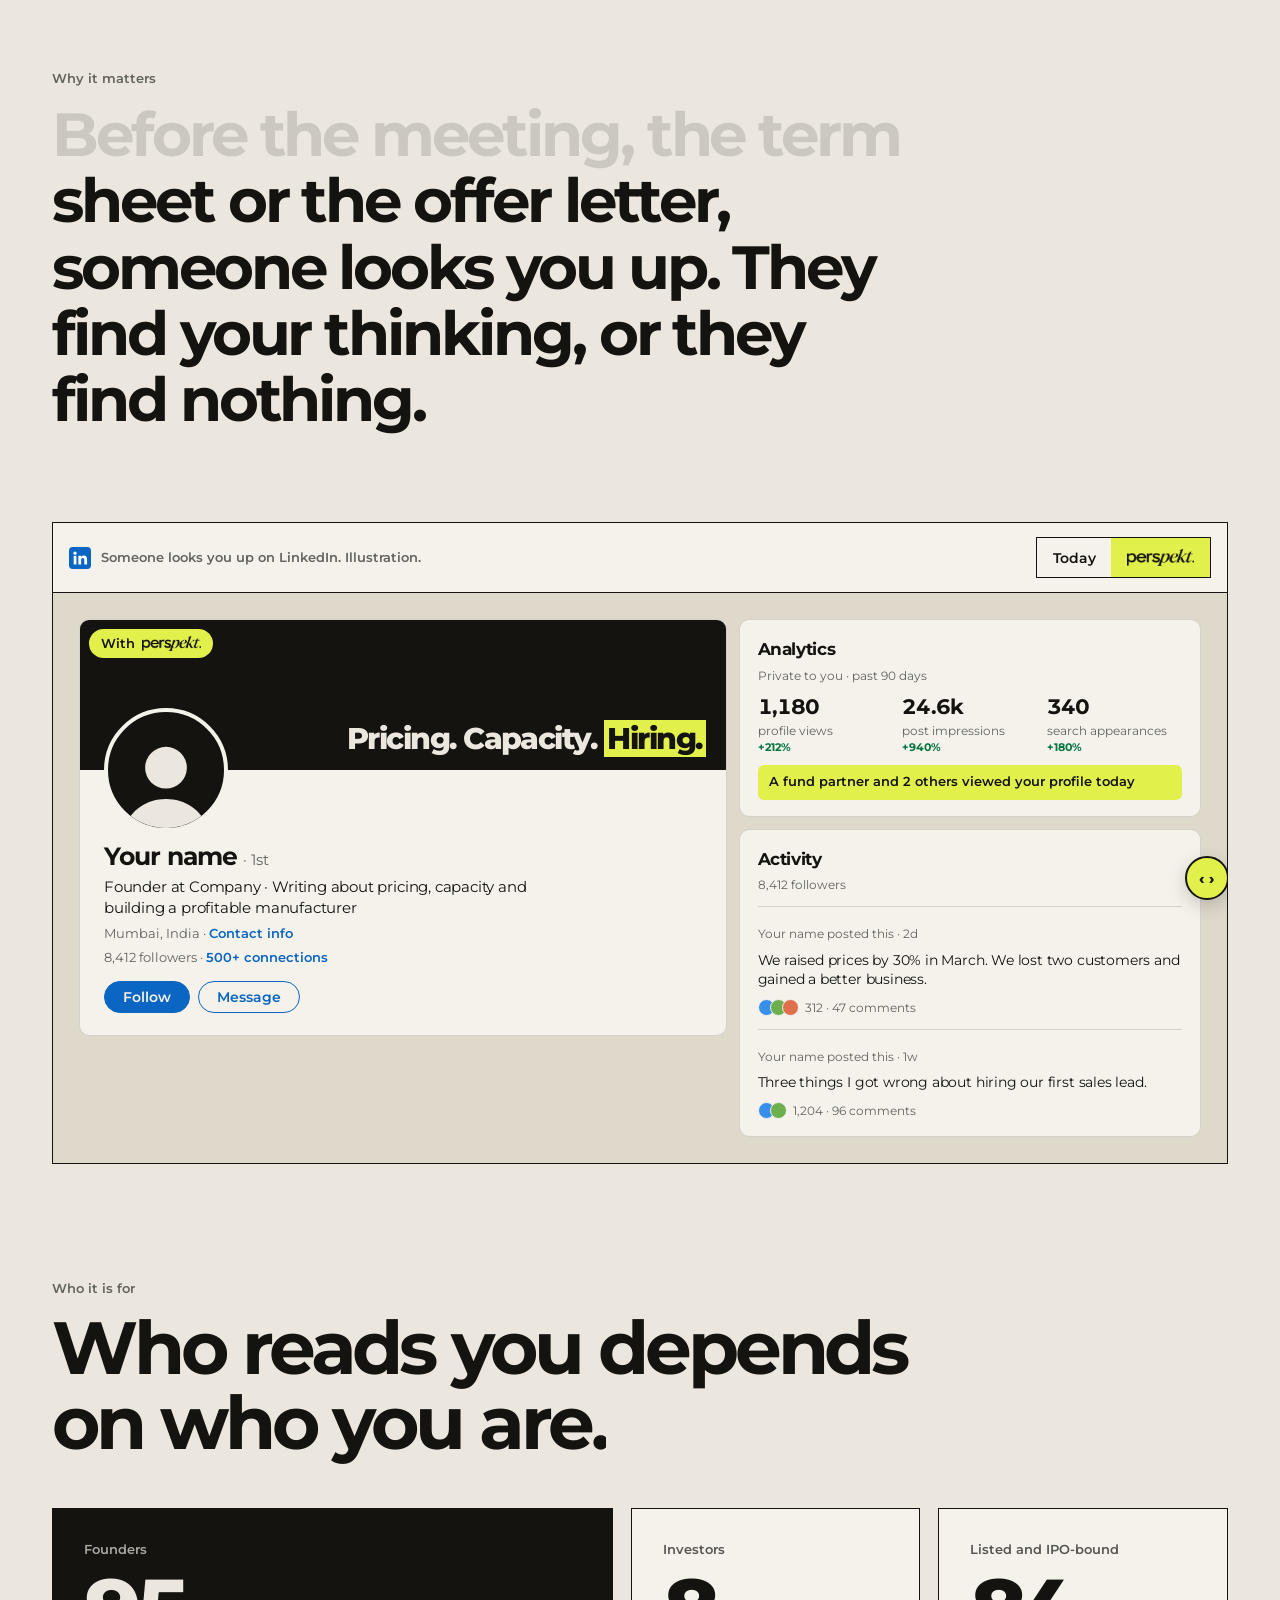
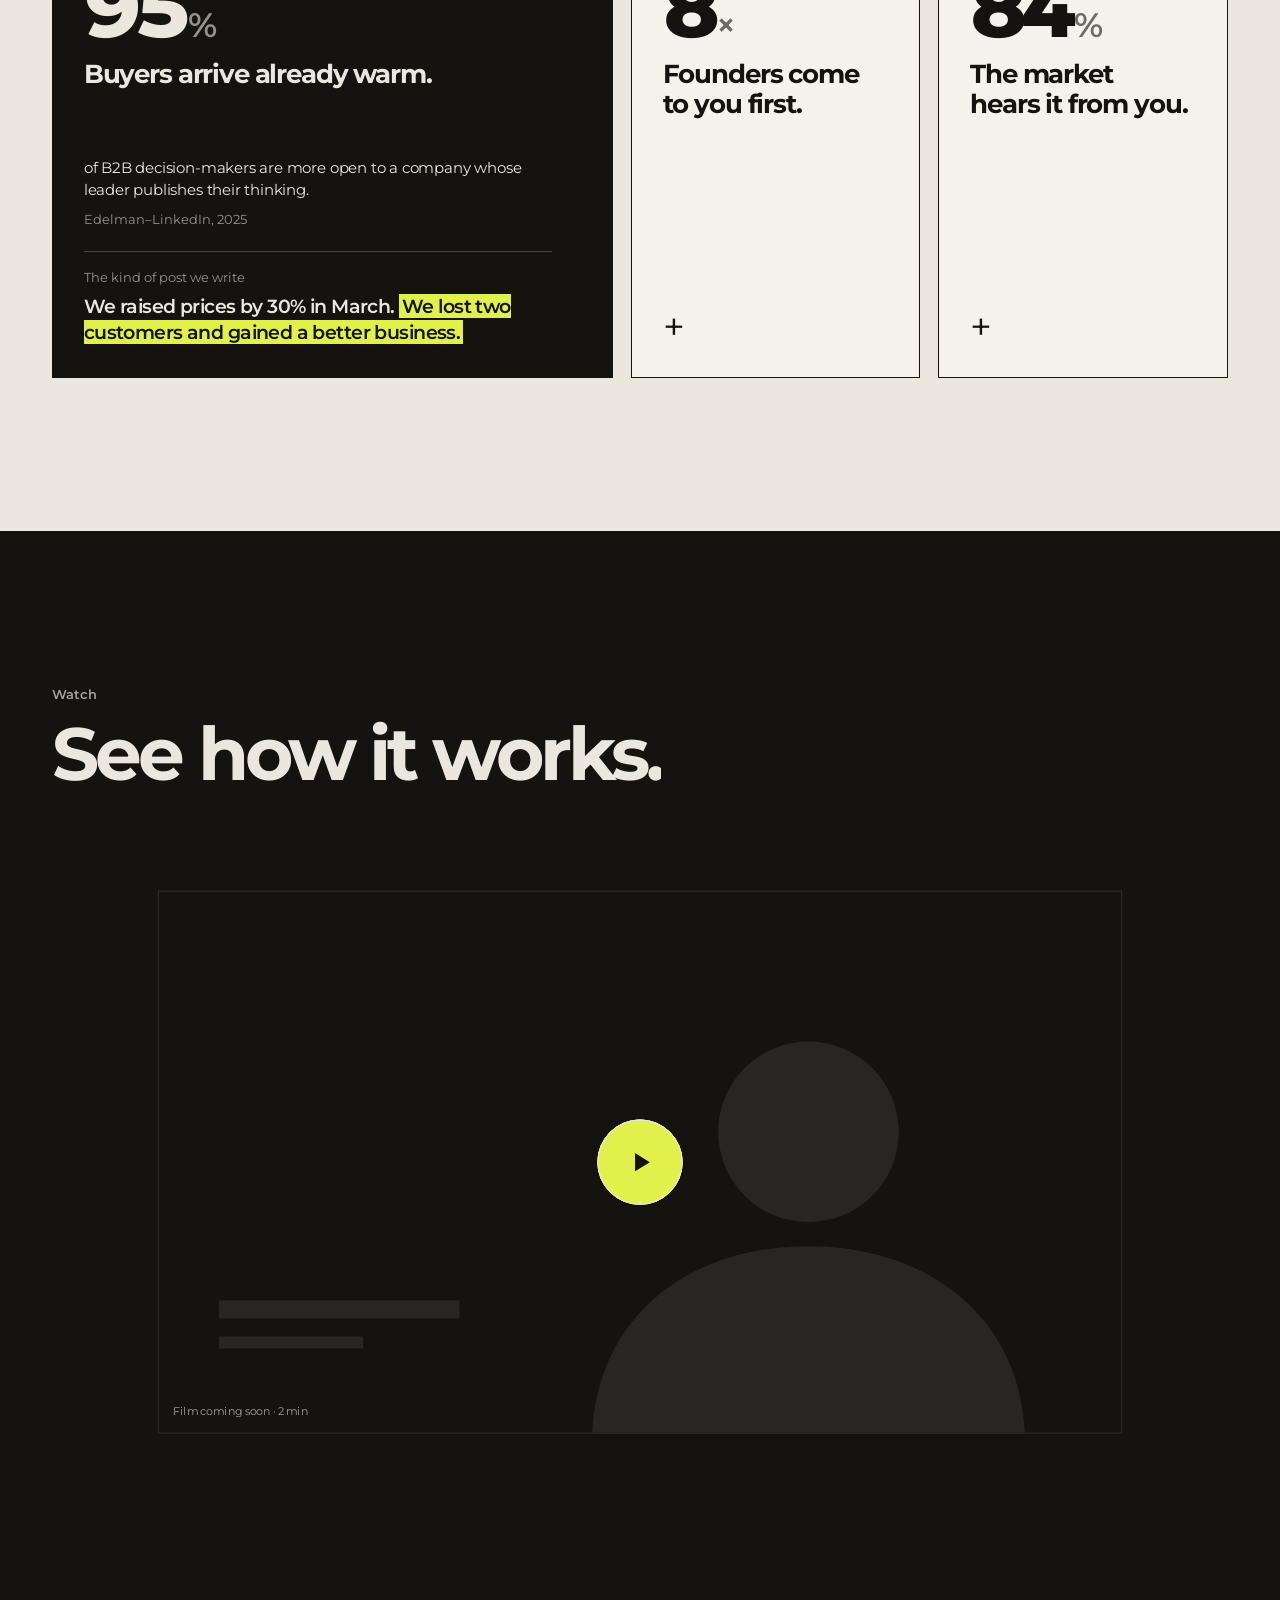
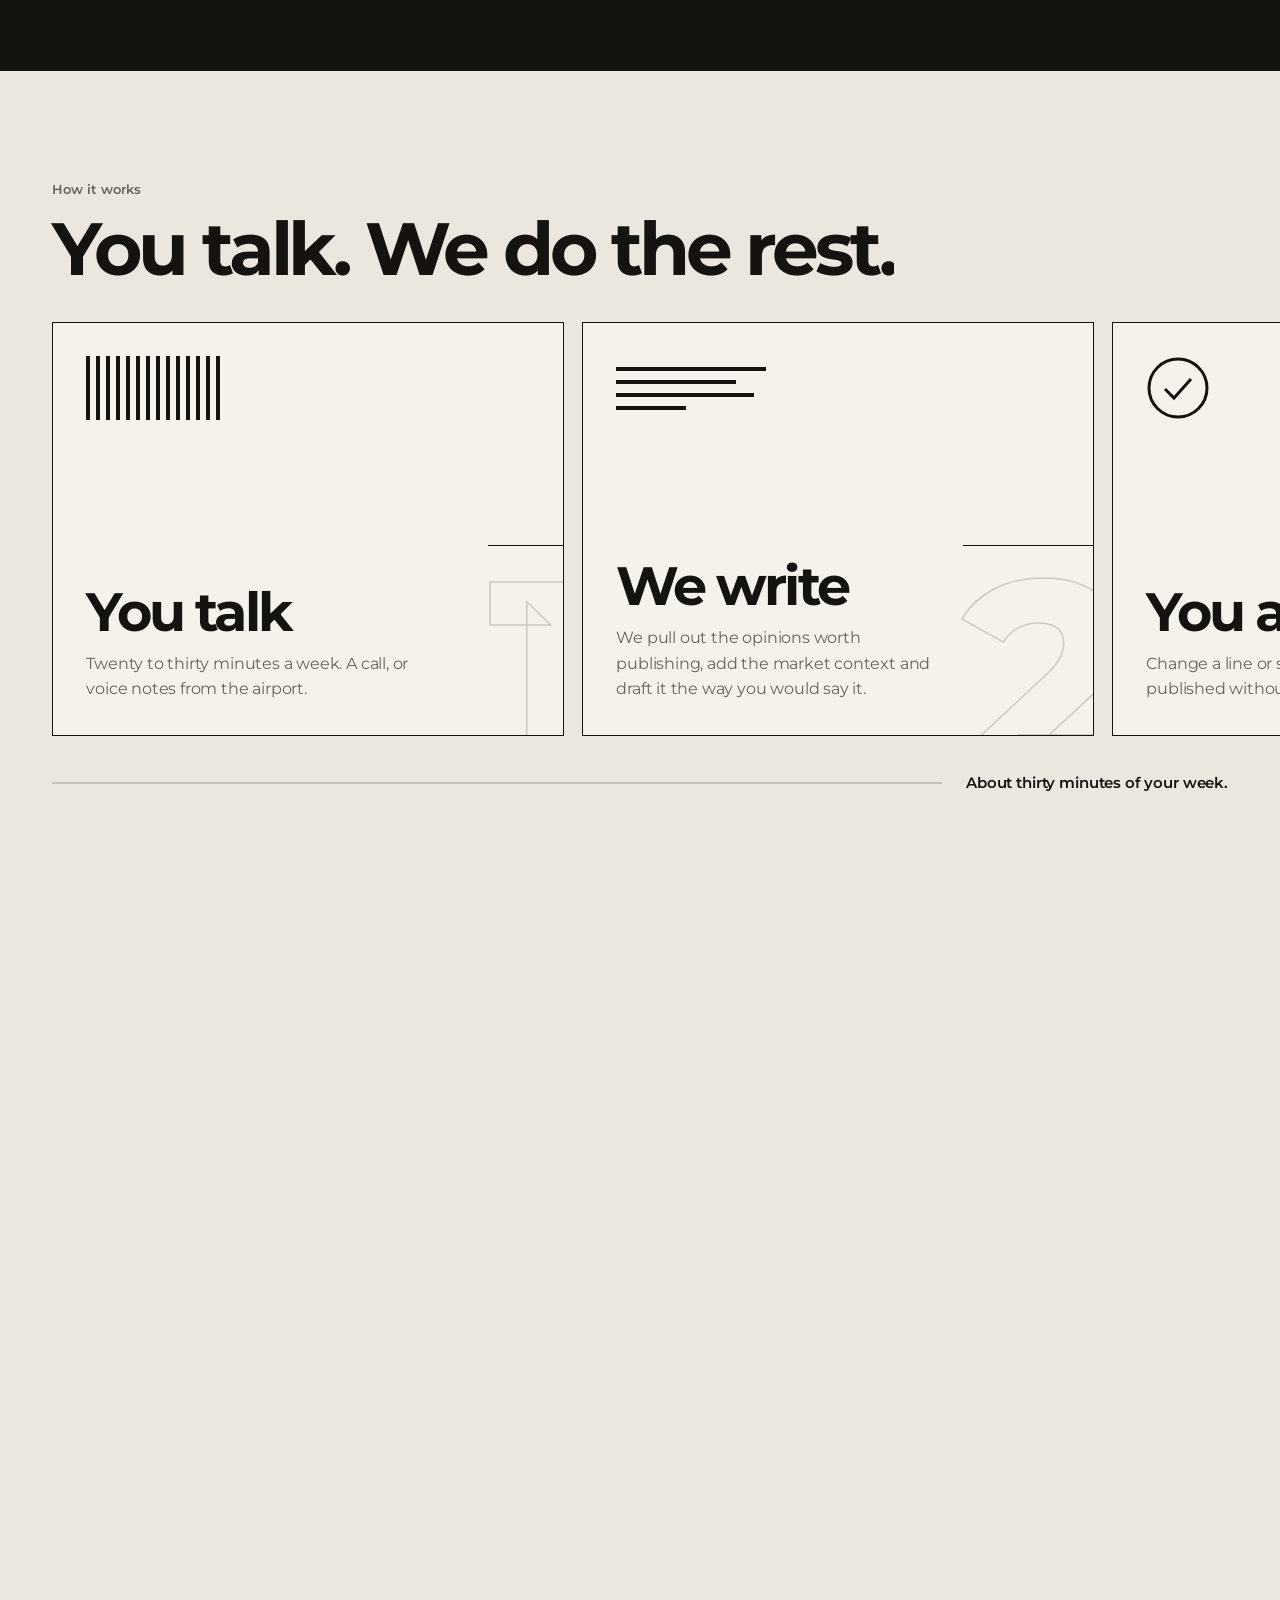
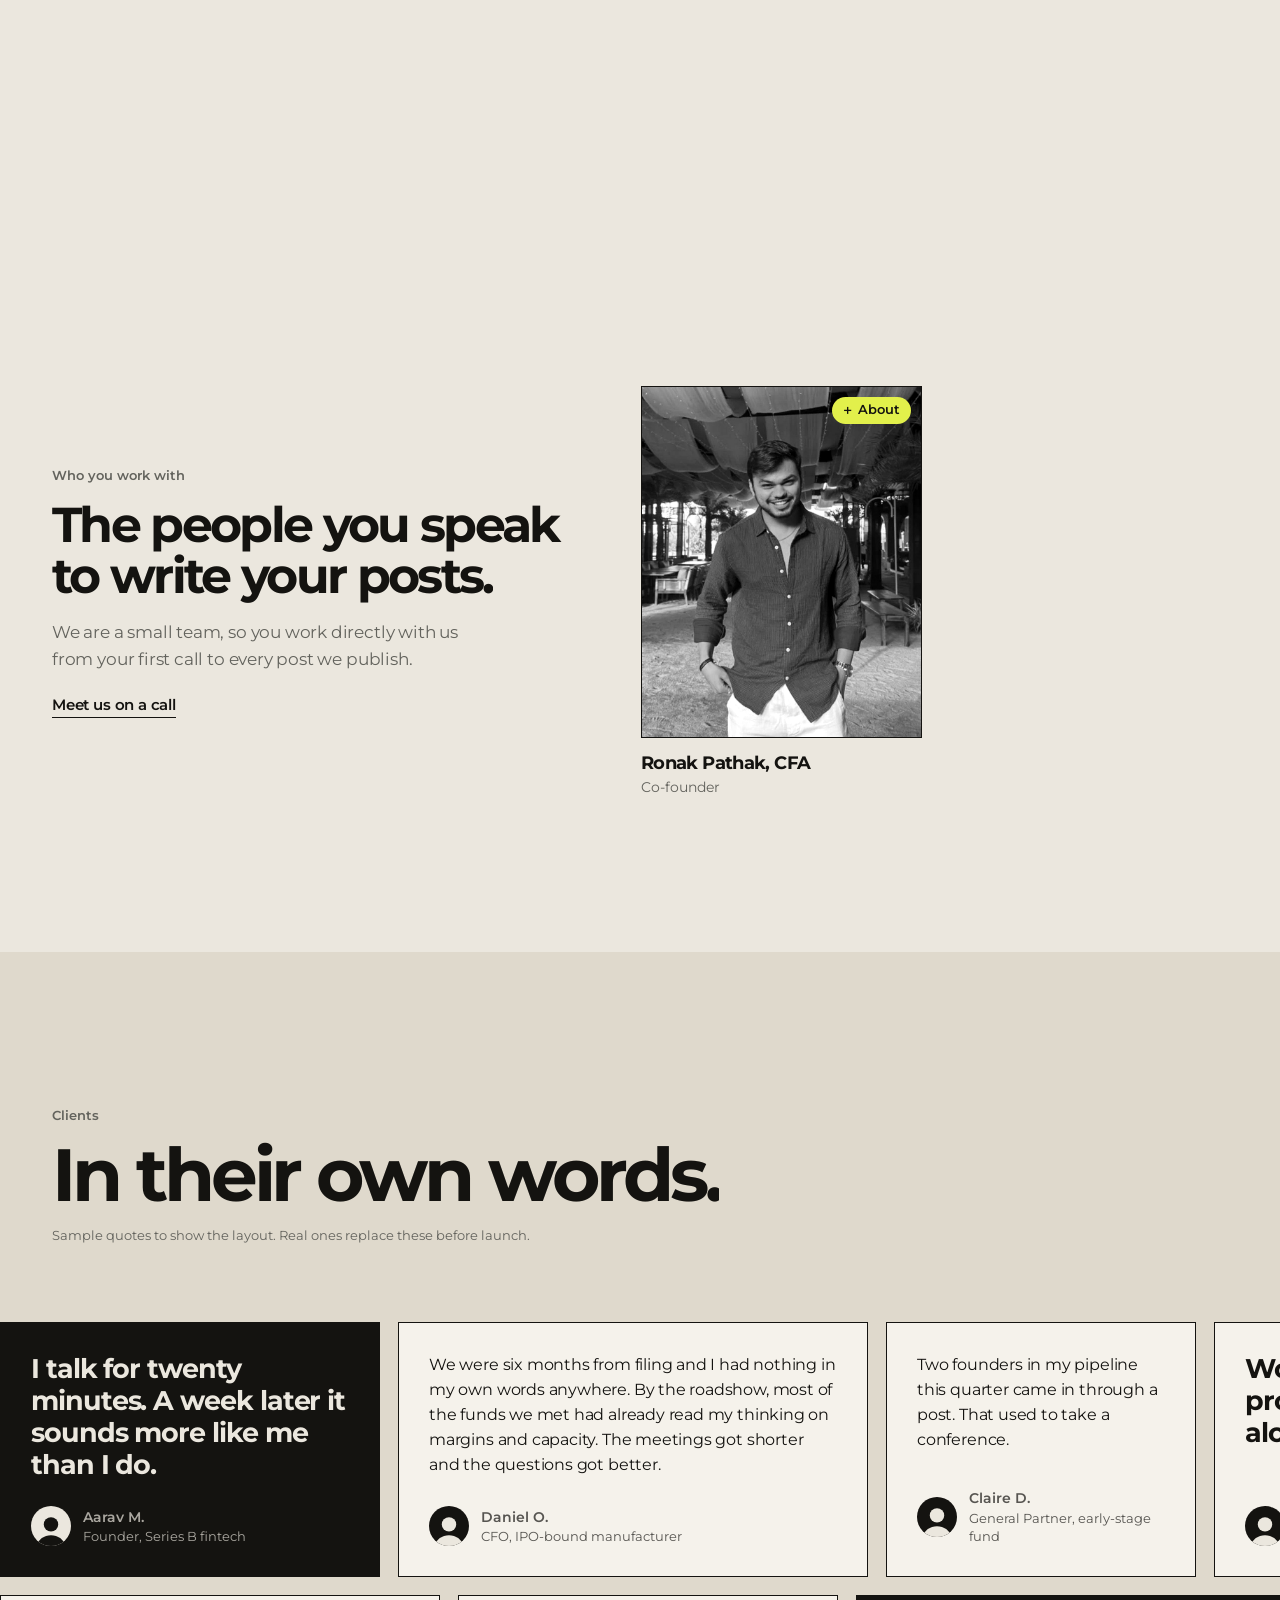
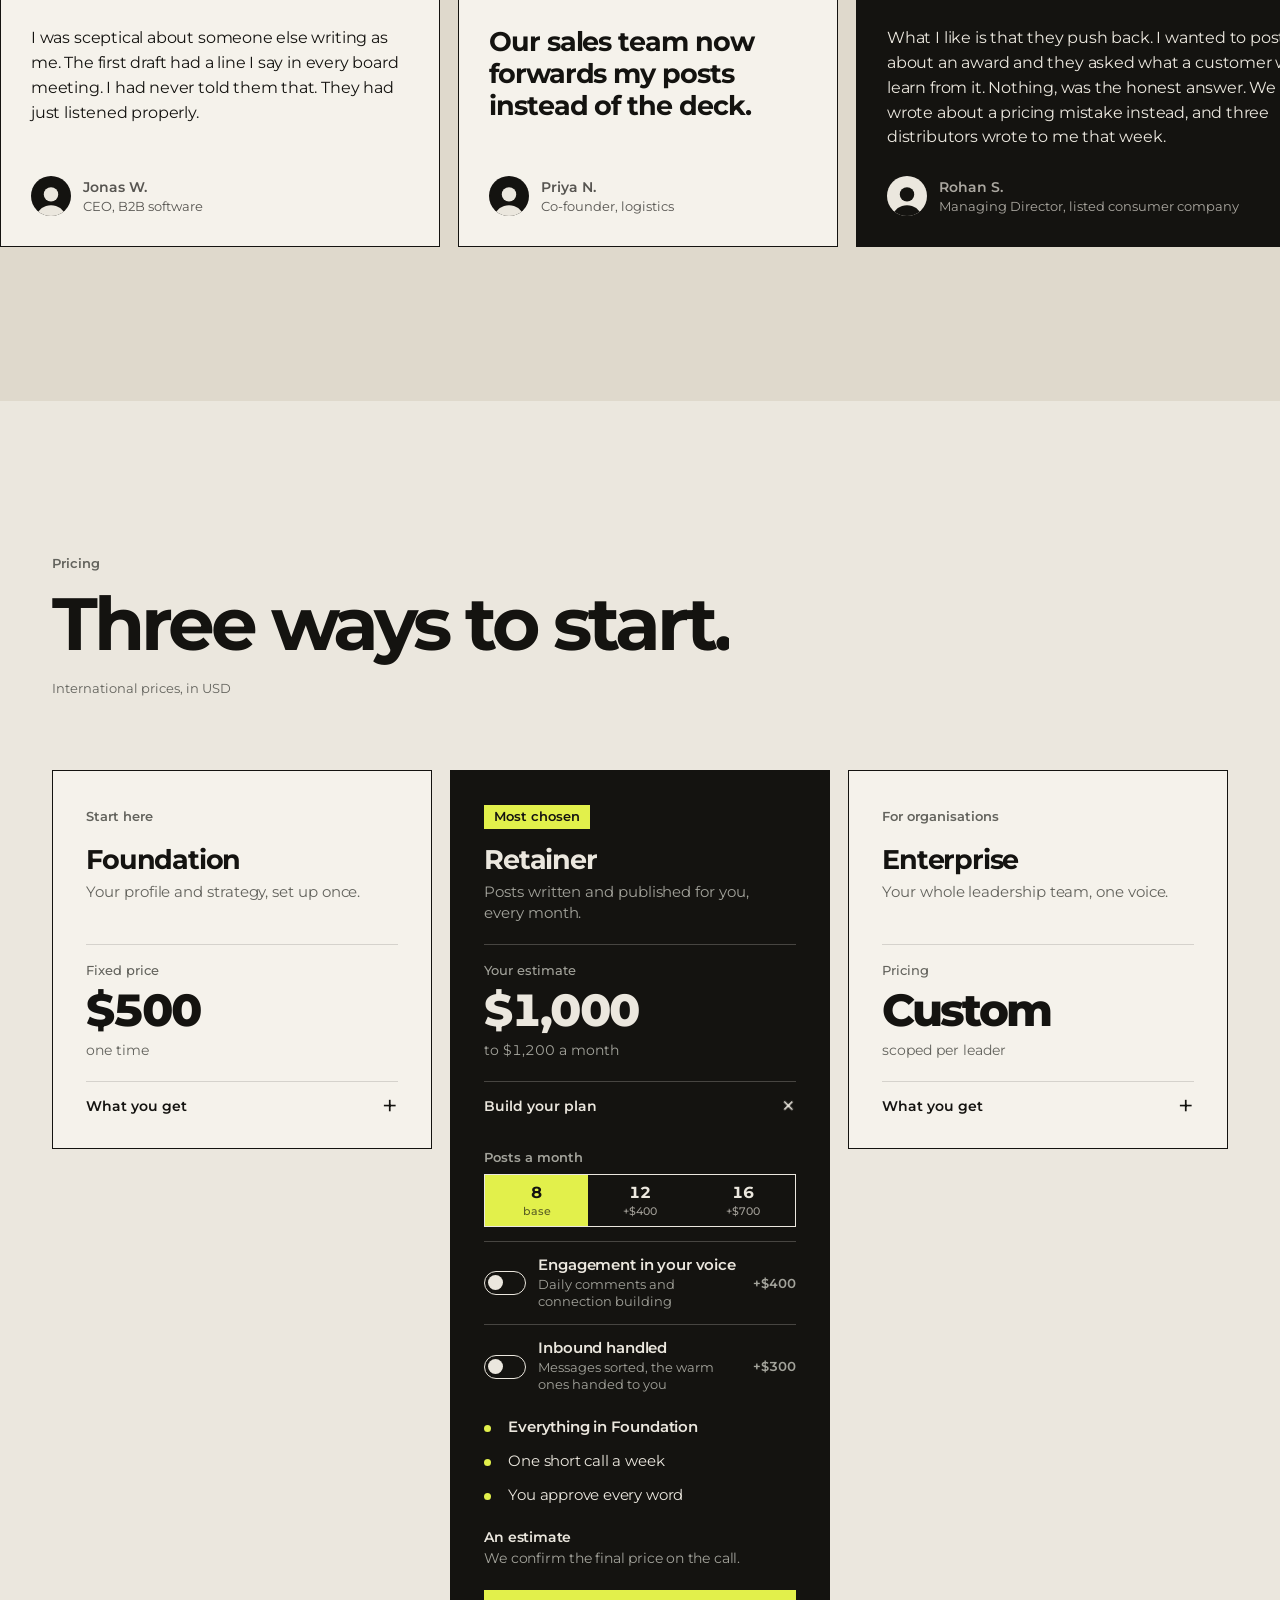
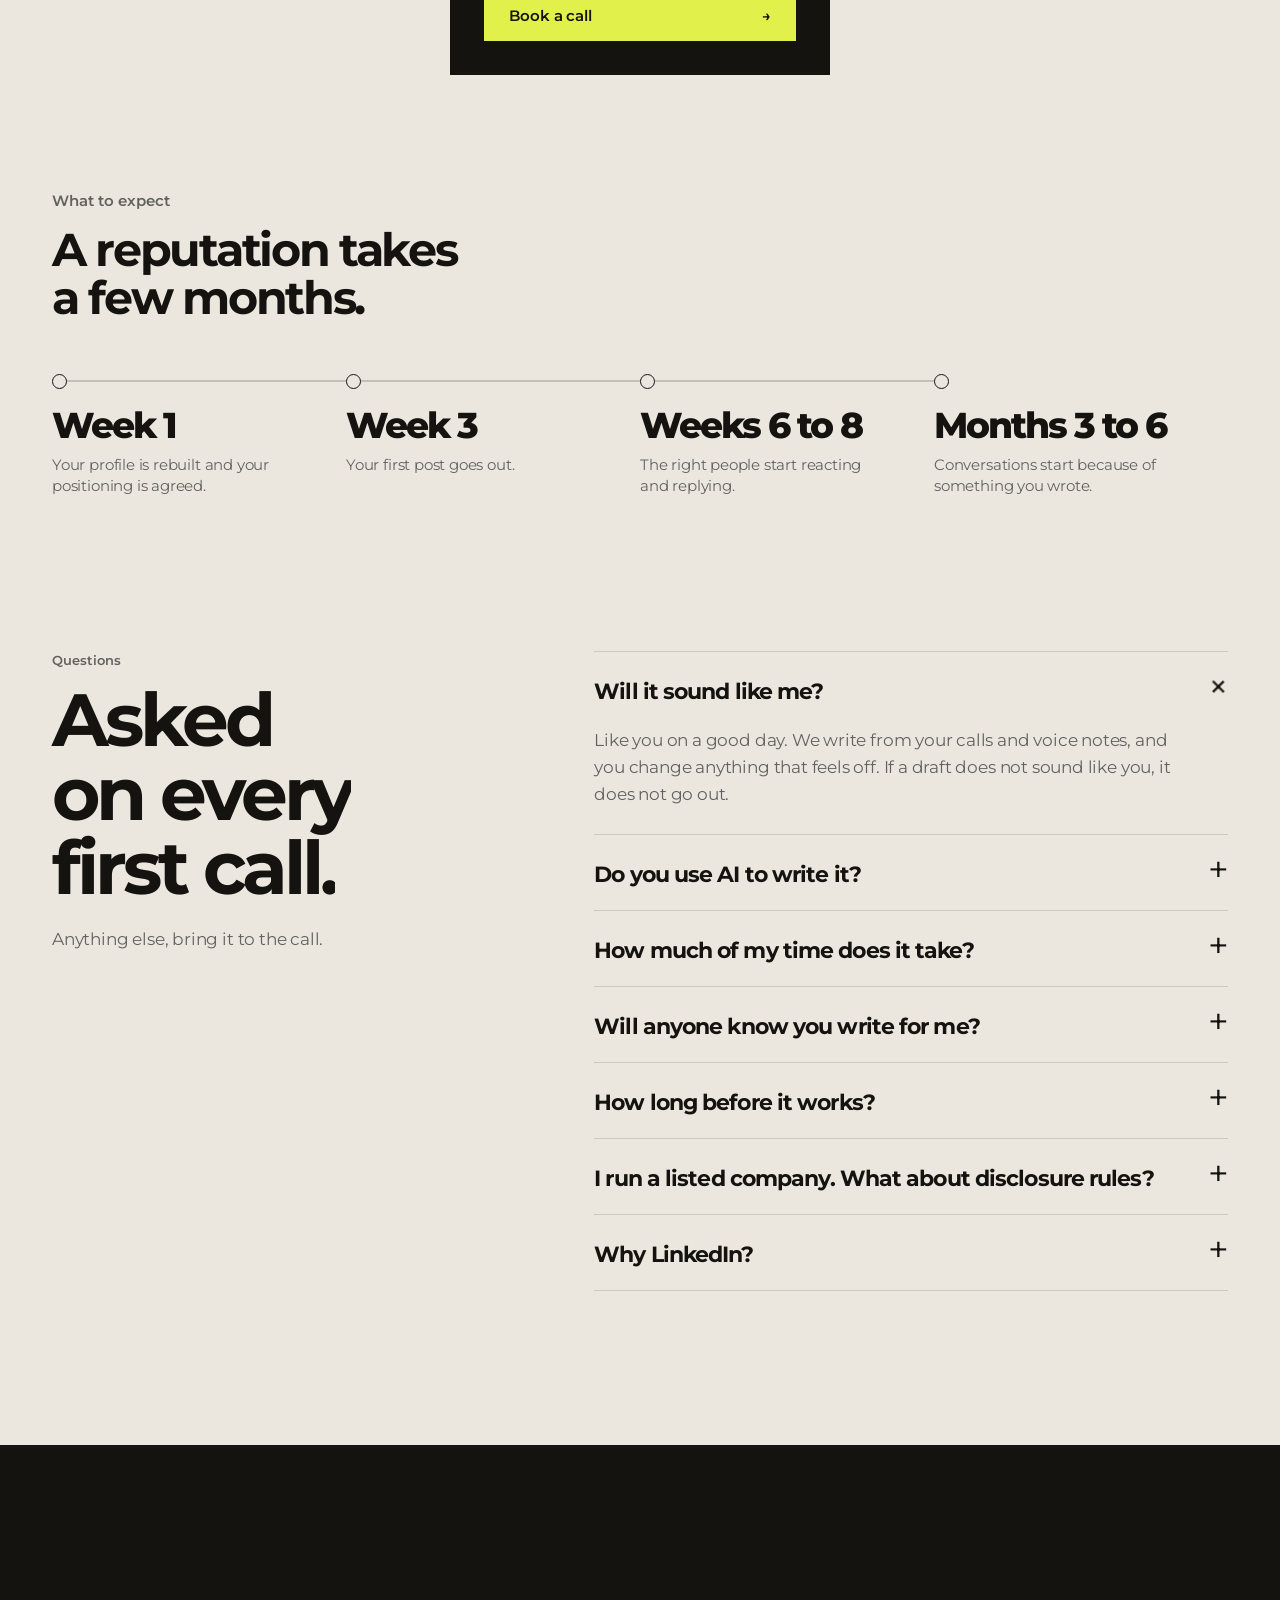
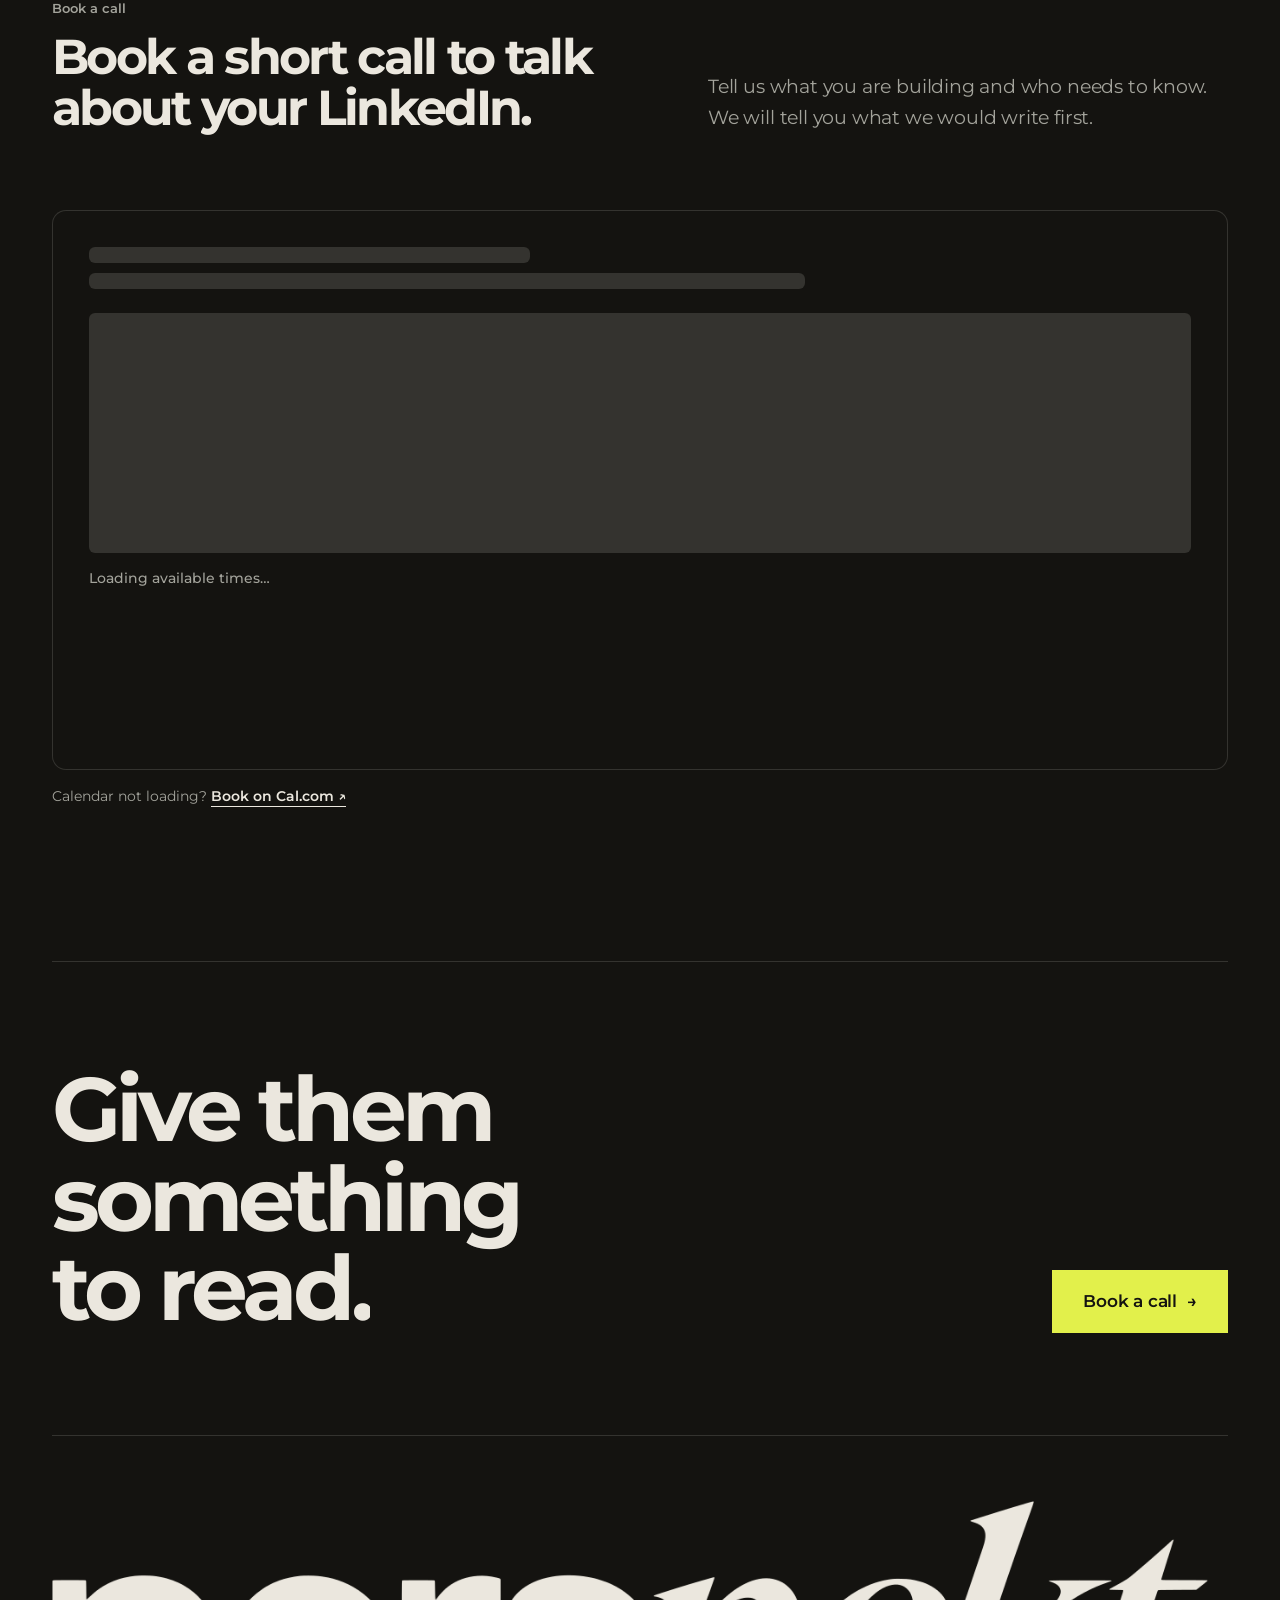
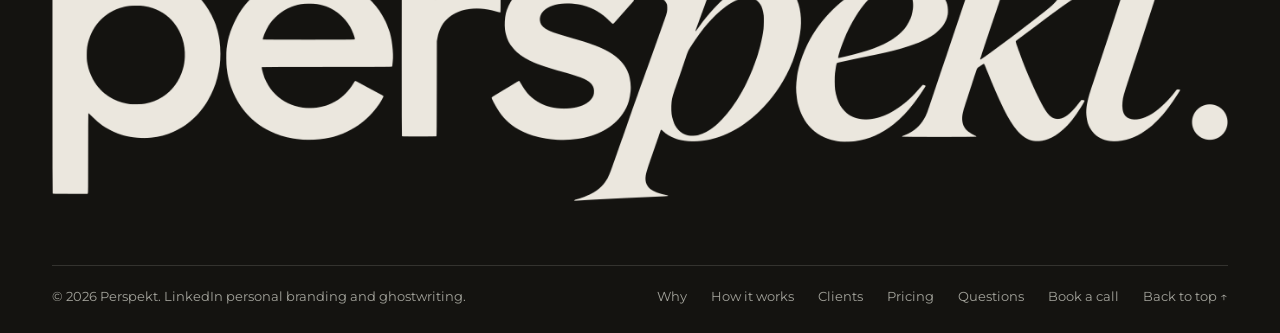
==== commit e5ba03d8: "Rewrite the booking heading as a plain sentence "Book a short call to talk about your LinkedIn." at " ====
--- a/index.html
+++ b/index.html
@@ -7,7 +7,7 @@
 <meta name="description" content="LinkedIn ghostwriting and personal branding for founders, investors and the leaders of listed and IPO-bound companies. Strategy, profile, posts and engagement, written in your voice.">
 <link rel="stylesheet" href="https://fonts.googleapis.com/css2?family=Montserrat:wght@400;500;600;700;800&display=swap">
 <script>document.documentElement.classList.add('js');try{if(localStorage.getItem('perspekt-theme')==='dark')document.documentElement.setAttribute('data-mode','dark')}catch(e){}</script>
-<link rel="stylesheet" href="css/styles.css?v=20261124g">
+<link rel="stylesheet" href="css/styles.css?v=20261124h">
 </head>
 <body>
 
@@ -338,7 +338,7 @@
     <div class="book-head">
       <div>
         <span class="label">Book a call</span>
-        <h2 class="gw">Fifteen minutes. <span class="g">No deck.</span></h2>
+        <h2 class="gw">Book a short call to talk about <span class="g">your LinkedIn.</span></h2>
       </div>
       <p>Tell us what you are building and who needs to know. We will tell you what we would write first.</p>
     </div>
@@ -366,6 +366,6 @@
 </footer>
 
 <div class="toast" id="toast" role="status" aria-live="polite"></div>
-<script src="js/main.js?v=20261124g"></script>
+<script src="js/main.js?v=20261124h"></script>
 </body>
 </html>
--- a/css/styles.css
+++ b/css/styles.css
@@ -493,6 +493,7 @@
 
 /* book: heading and intro on one line, Cal.com's calendar framed beneath with room to breathe */
 .book-head{display:flex;justify-content:space-between;align-items:flex-end;flex-wrap:wrap;gap:16px 48px}
+.book-head h2{max-width:18ch;font-size:clamp(2rem,3.8vw,3.3rem);line-height:1.05}
 .book-head p{color:var(--mute);font-size:clamp(1.05rem,1.5vw,1.2rem);max-width:40ch}
 .cal-embed{position:relative;margin-top:clamp(48px,6vw,80px);min-height:560px;border:1px solid var(--line);border-radius:14px;overflow:hidden;background:var(--bg)}
 .cal-embed iframe{display:block;width:100%!important;opacity:0;transition:opacity .6s ease}
@@ -510,6 +511,7 @@
 .cal-alt a{color:var(--fg);font-weight:600;text-decoration:none;border-bottom:1.5px solid currentColor;padding-bottom:2px}
 /* phones: the calendar runs edge to edge, no side frame, so Cal's own mobile layout has the full width */
 @media(max-width:700px){
+  .book-head h2{max-width:none}
   .cal-embed{margin-top:36px;margin-left:calc(-1 * max(22px,env(safe-area-inset-left,0px)));margin-right:calc(-1 * max(22px,env(safe-area-inset-right,0px)));min-height:640px;border:0;border-radius:0;border-block:1px solid var(--line)}
   .cal-wait span:nth-child(3){height:300px}
 }
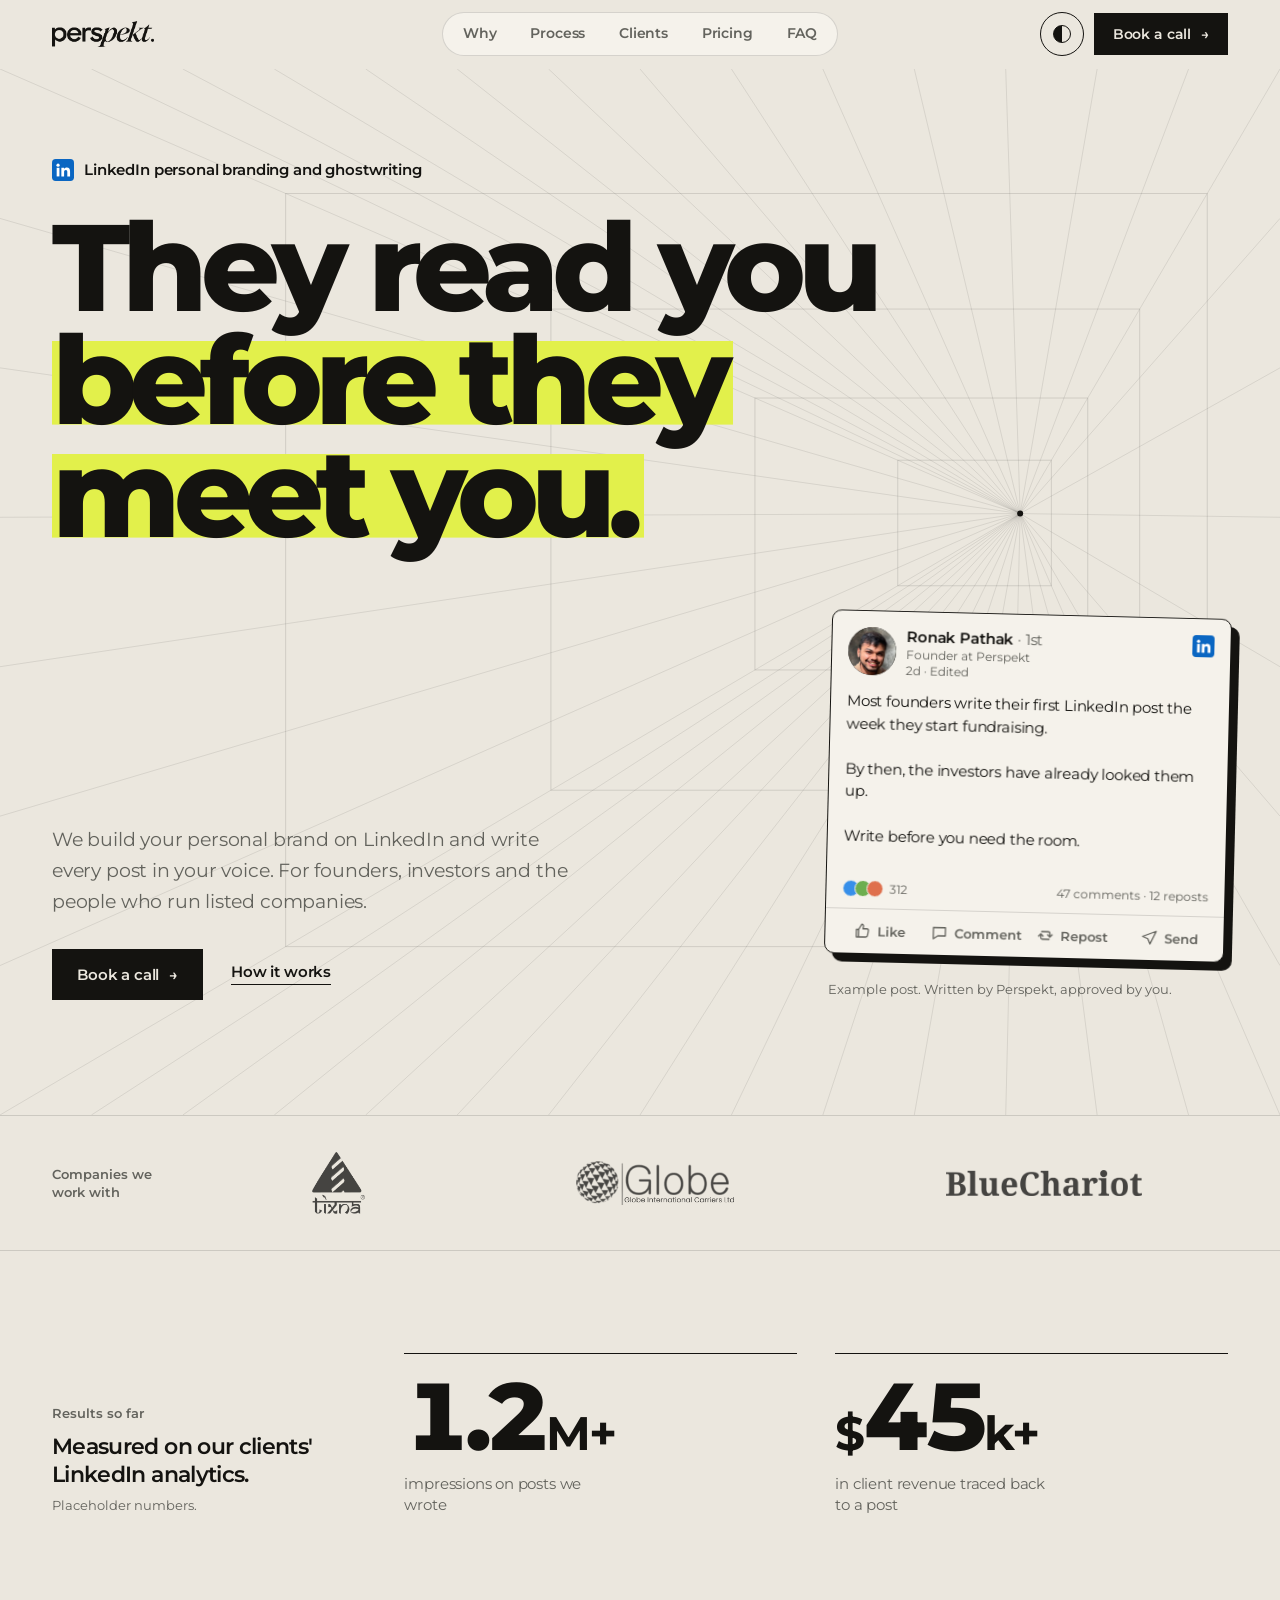
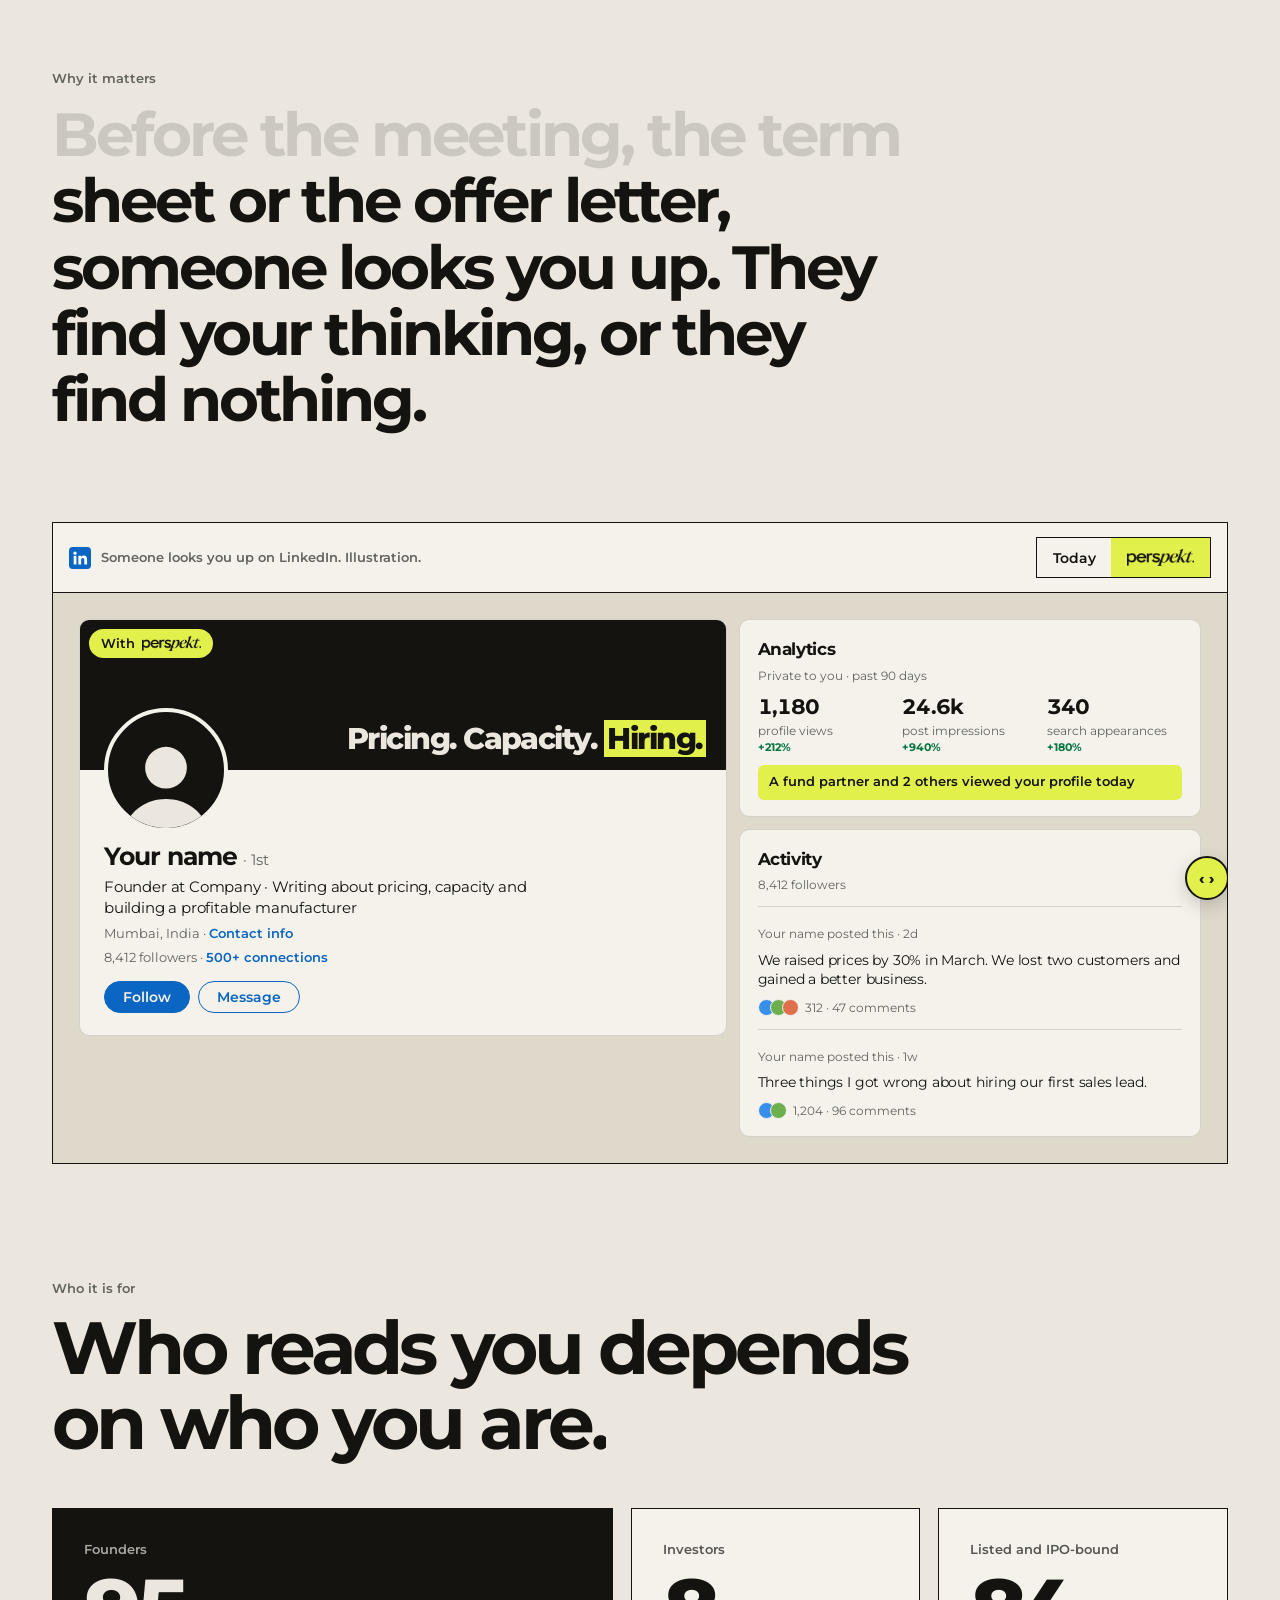
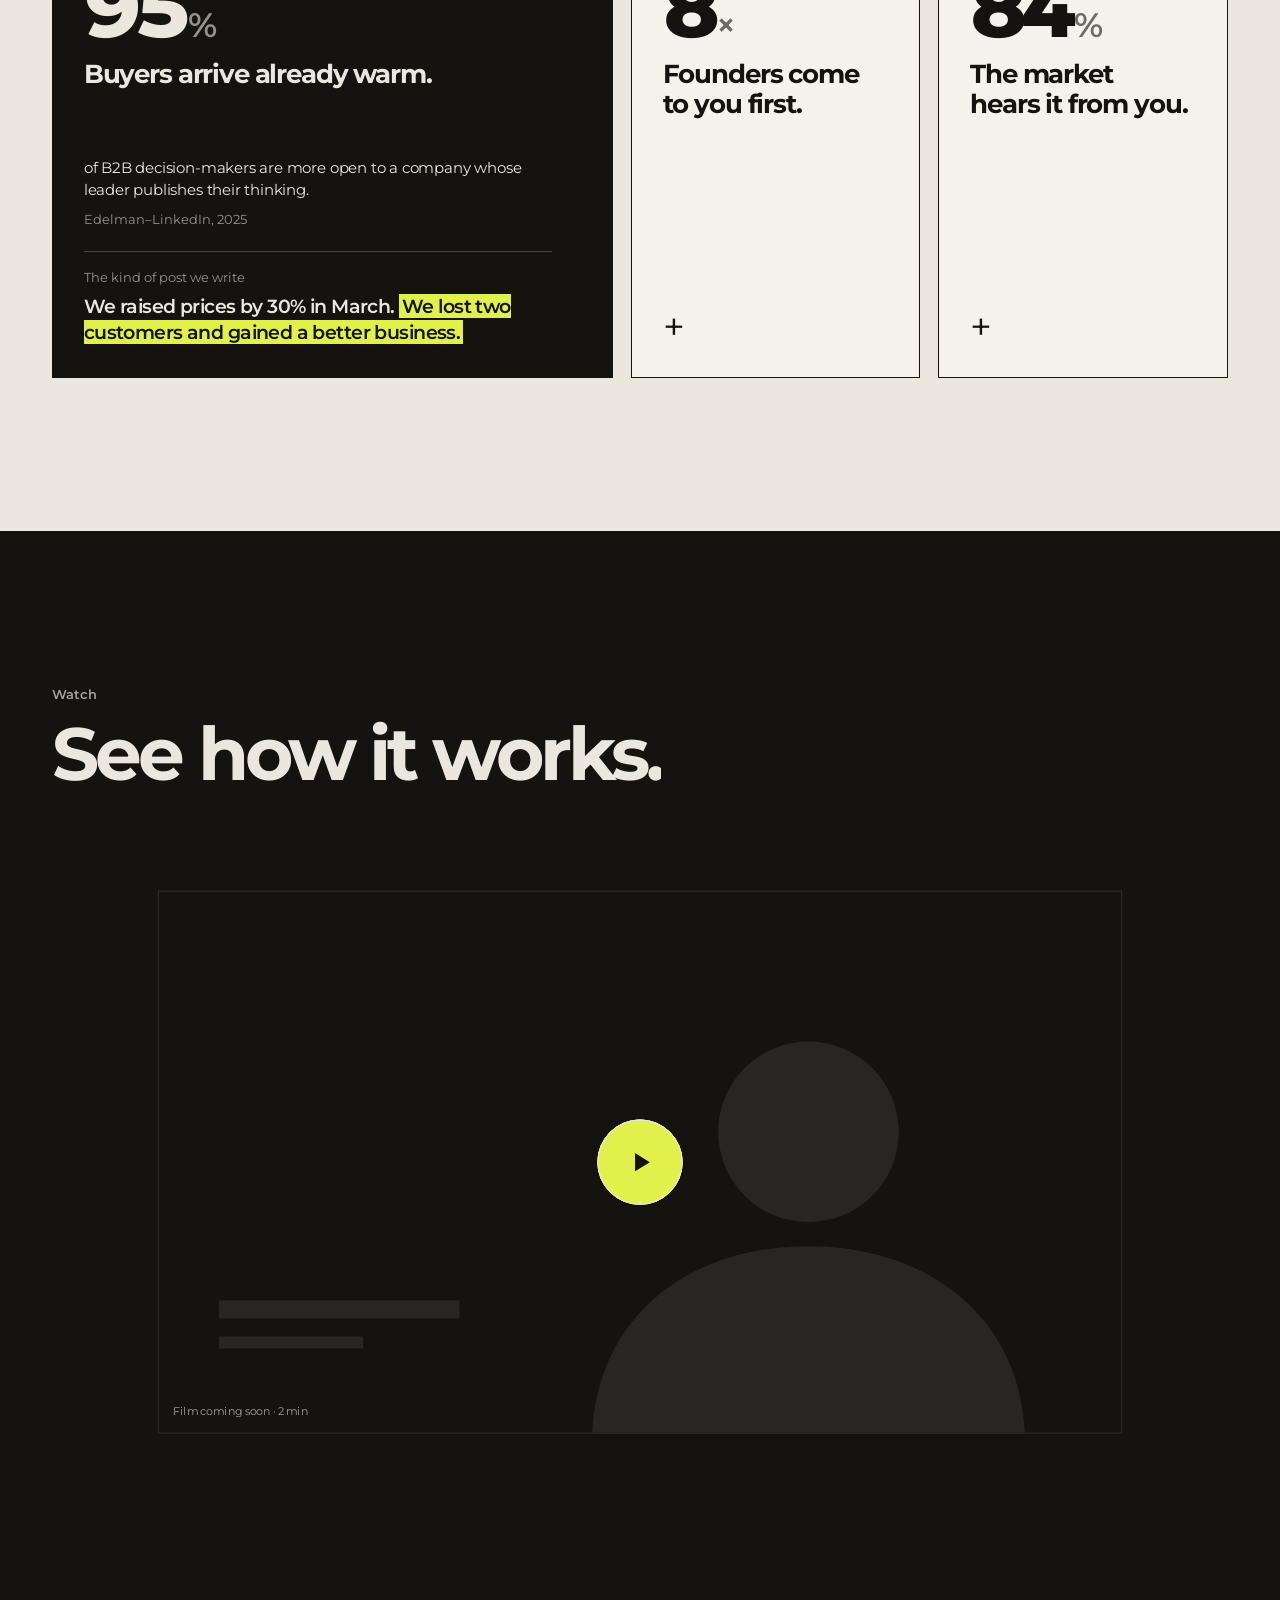
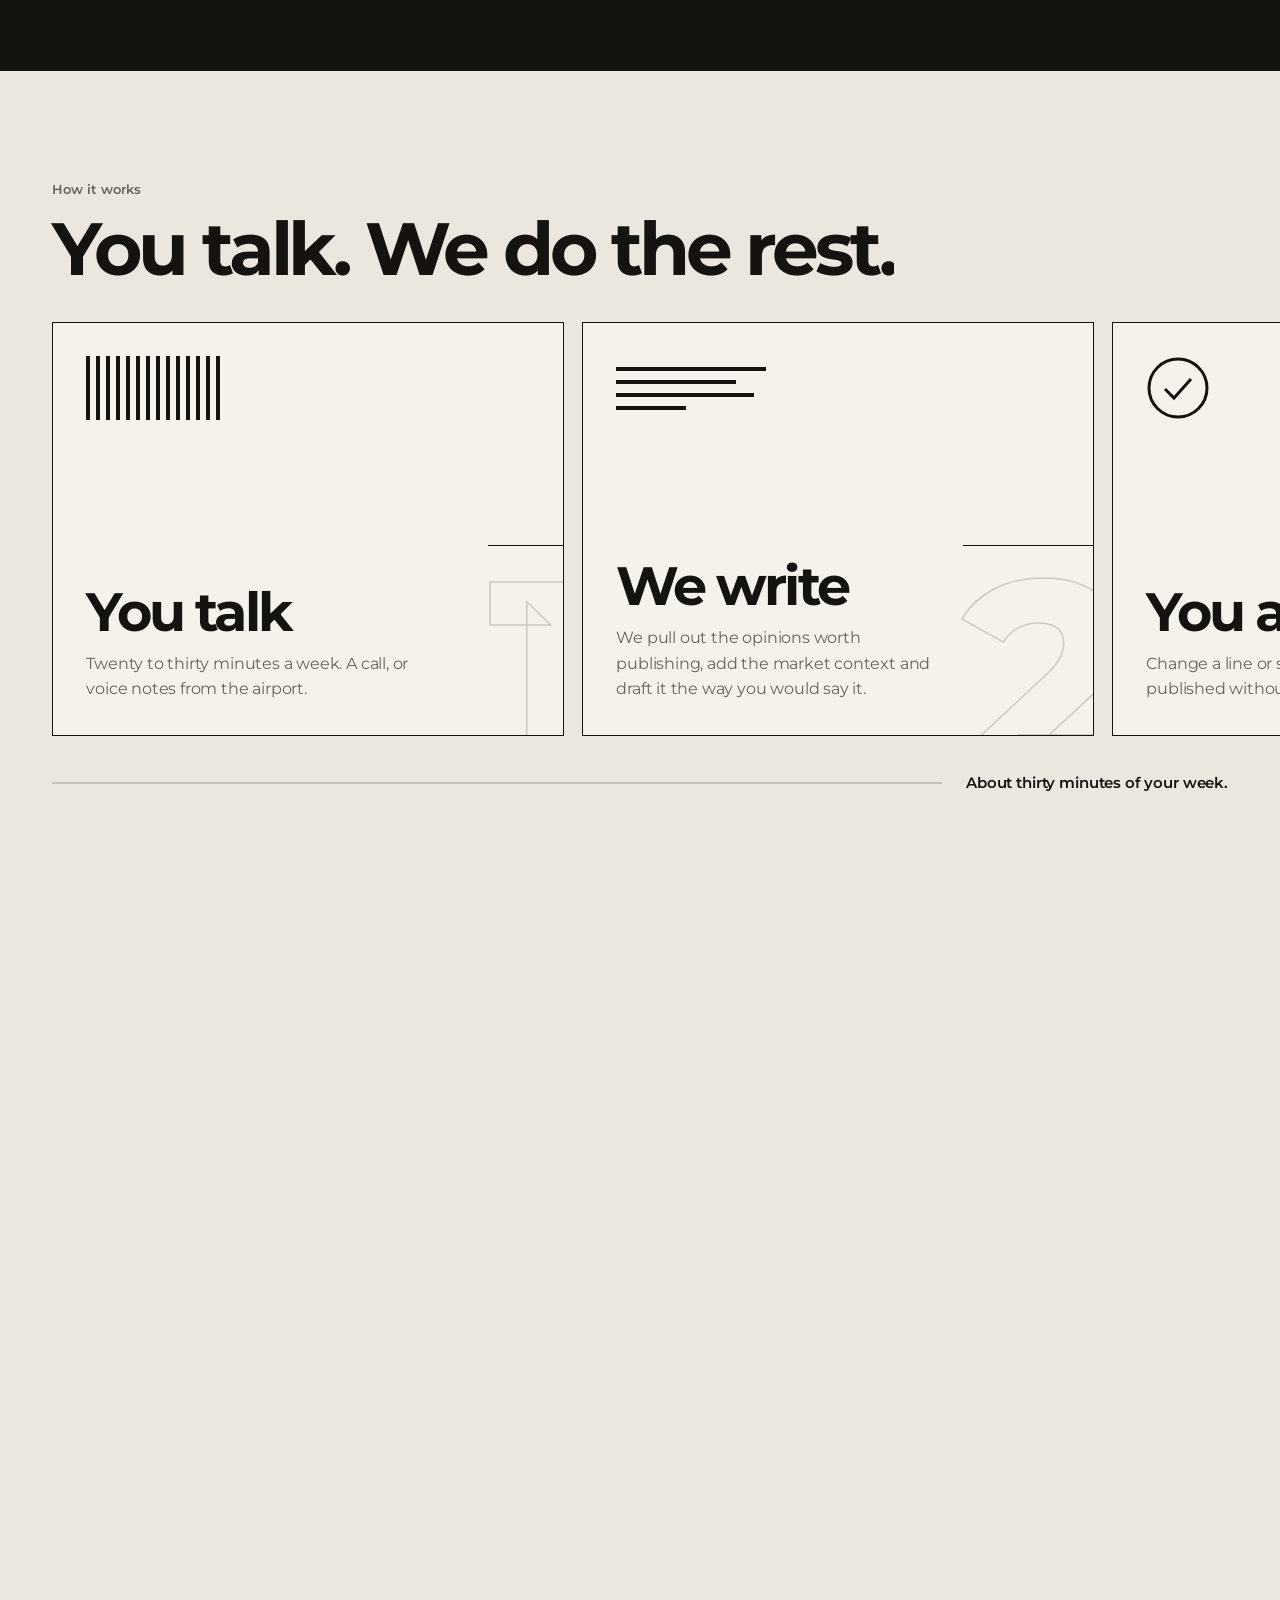
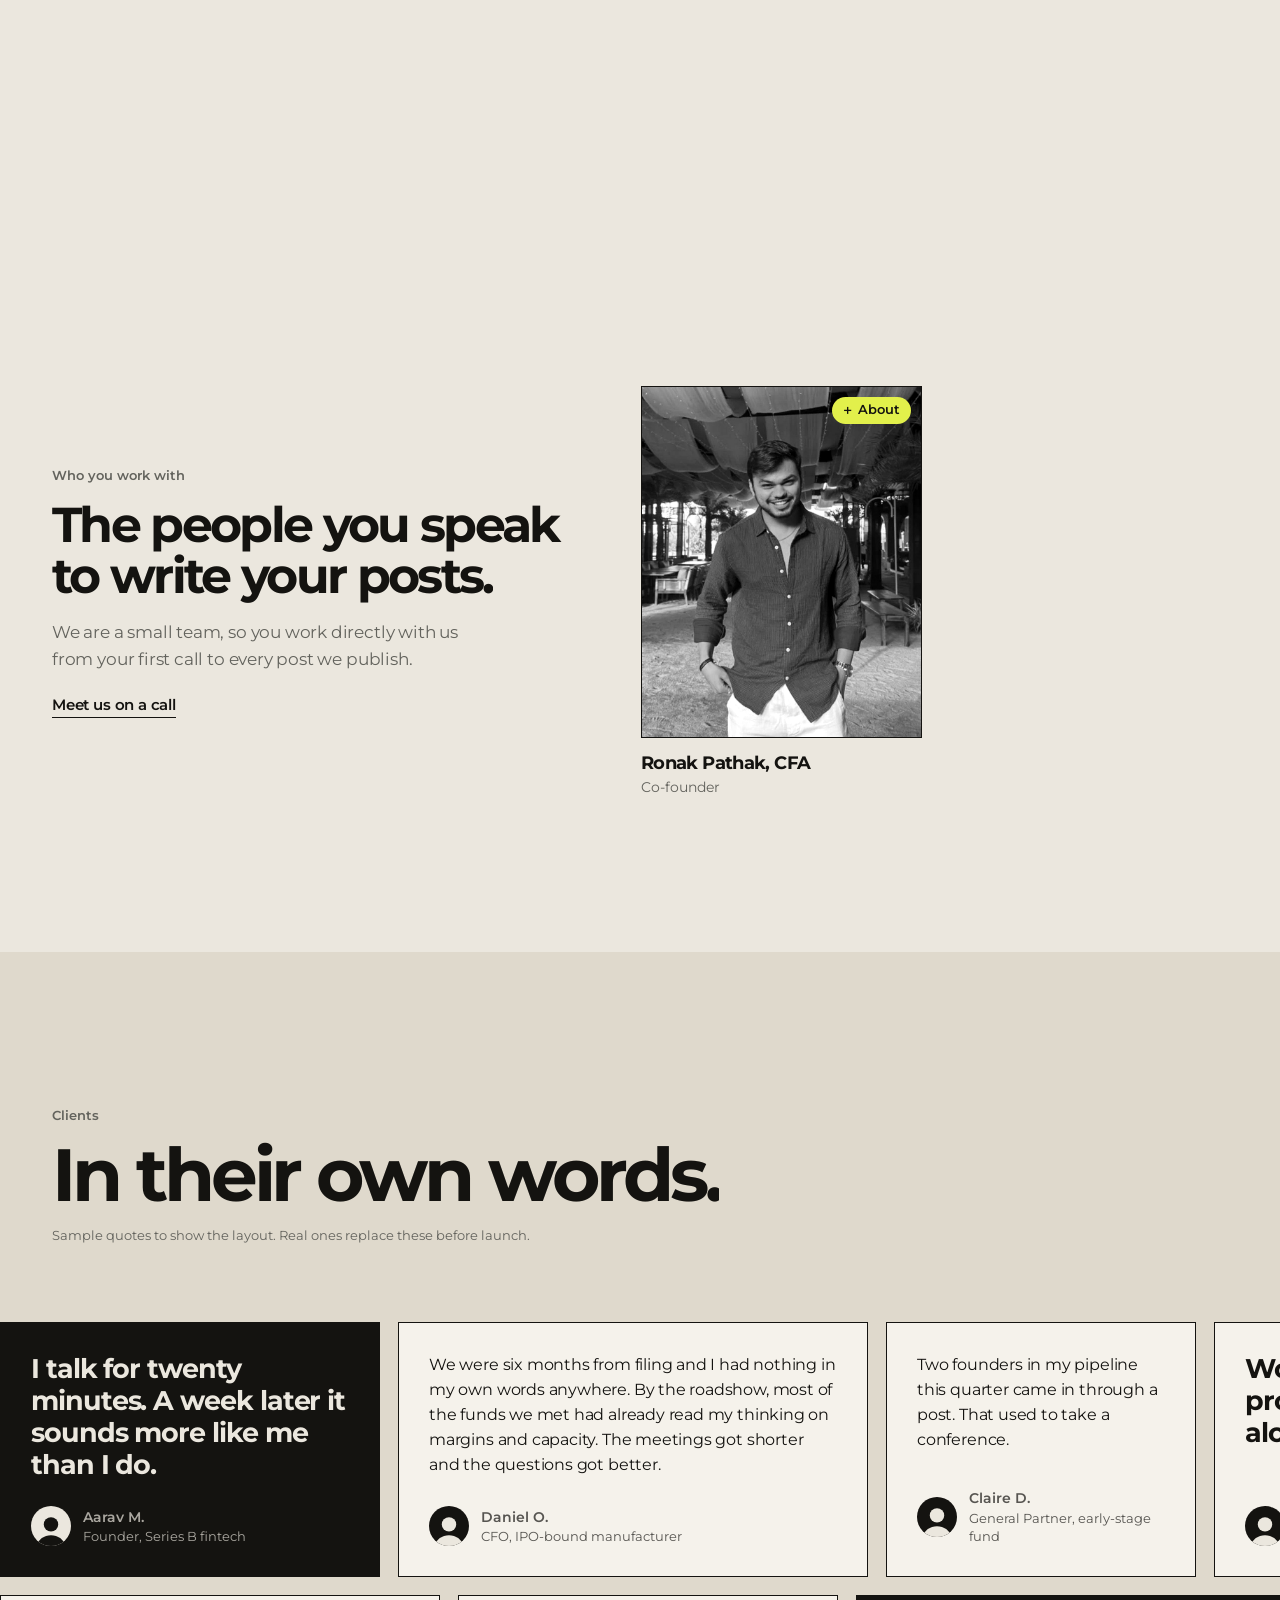
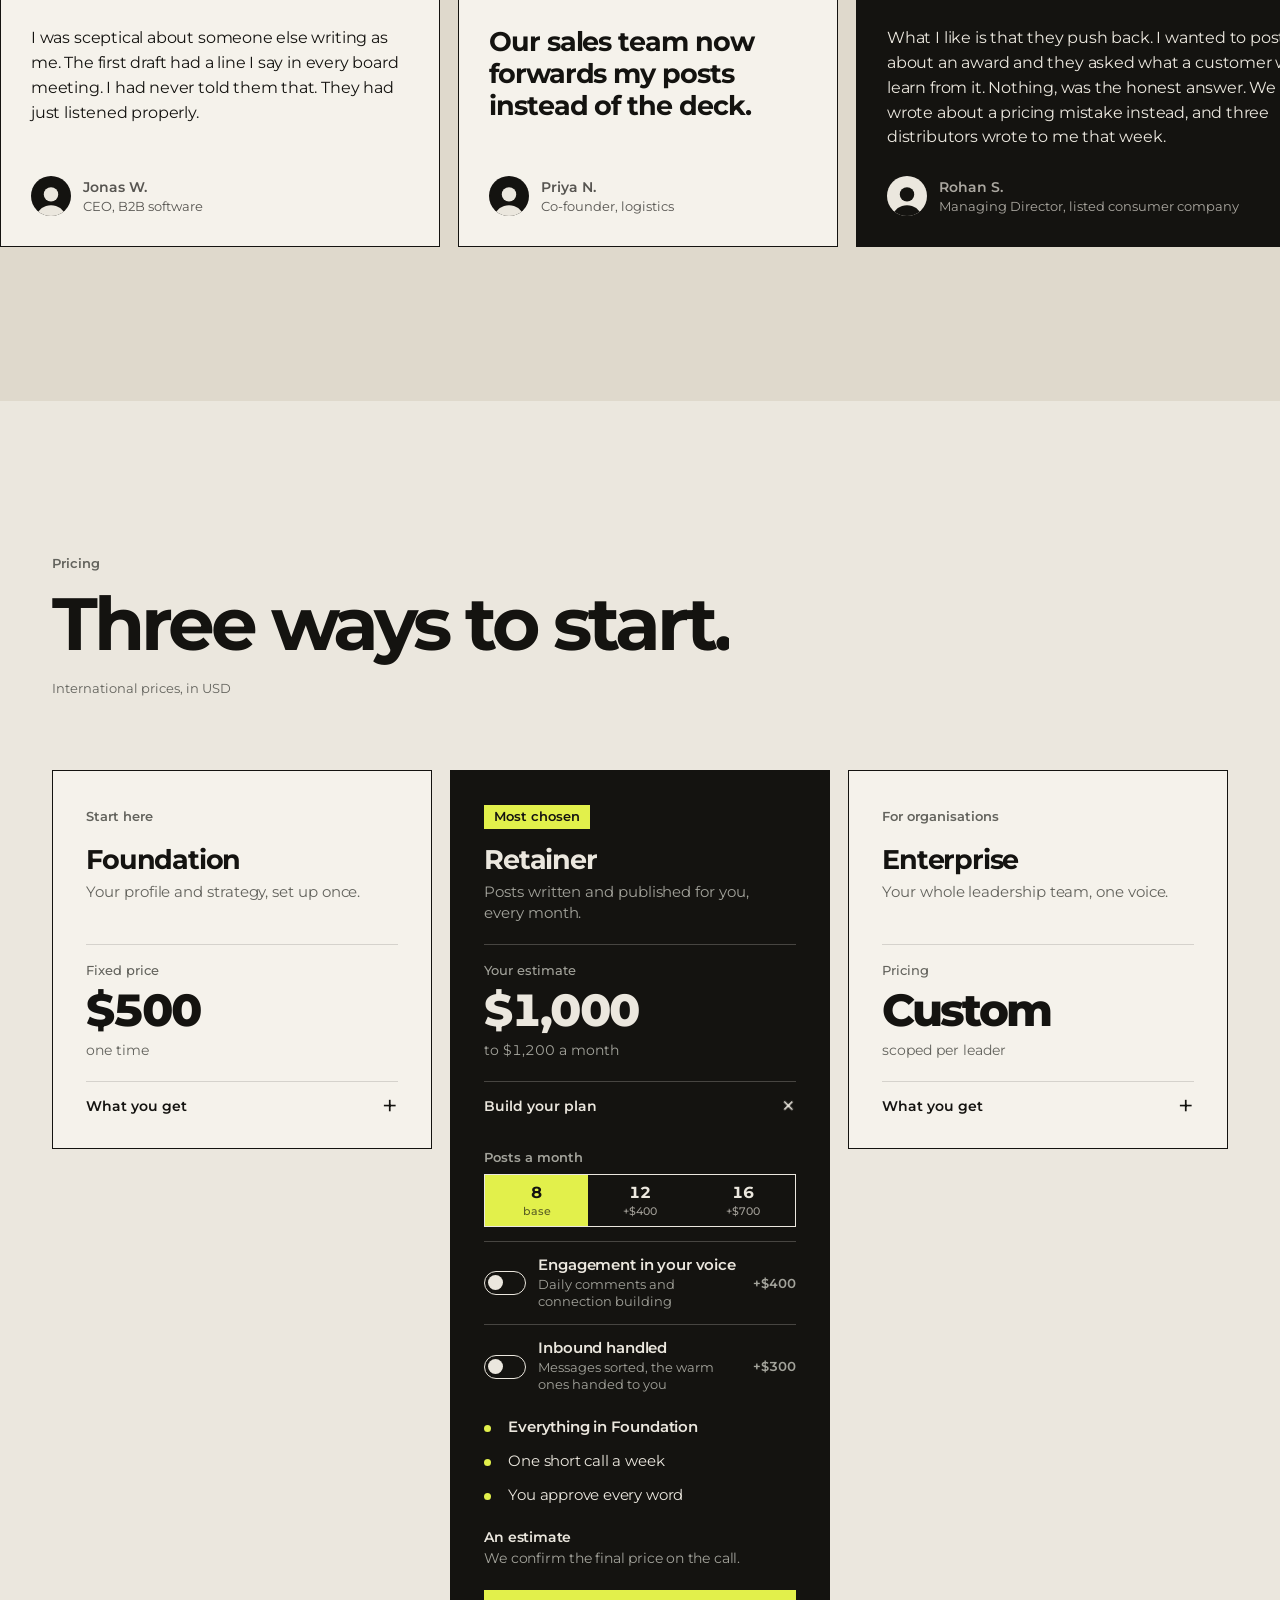
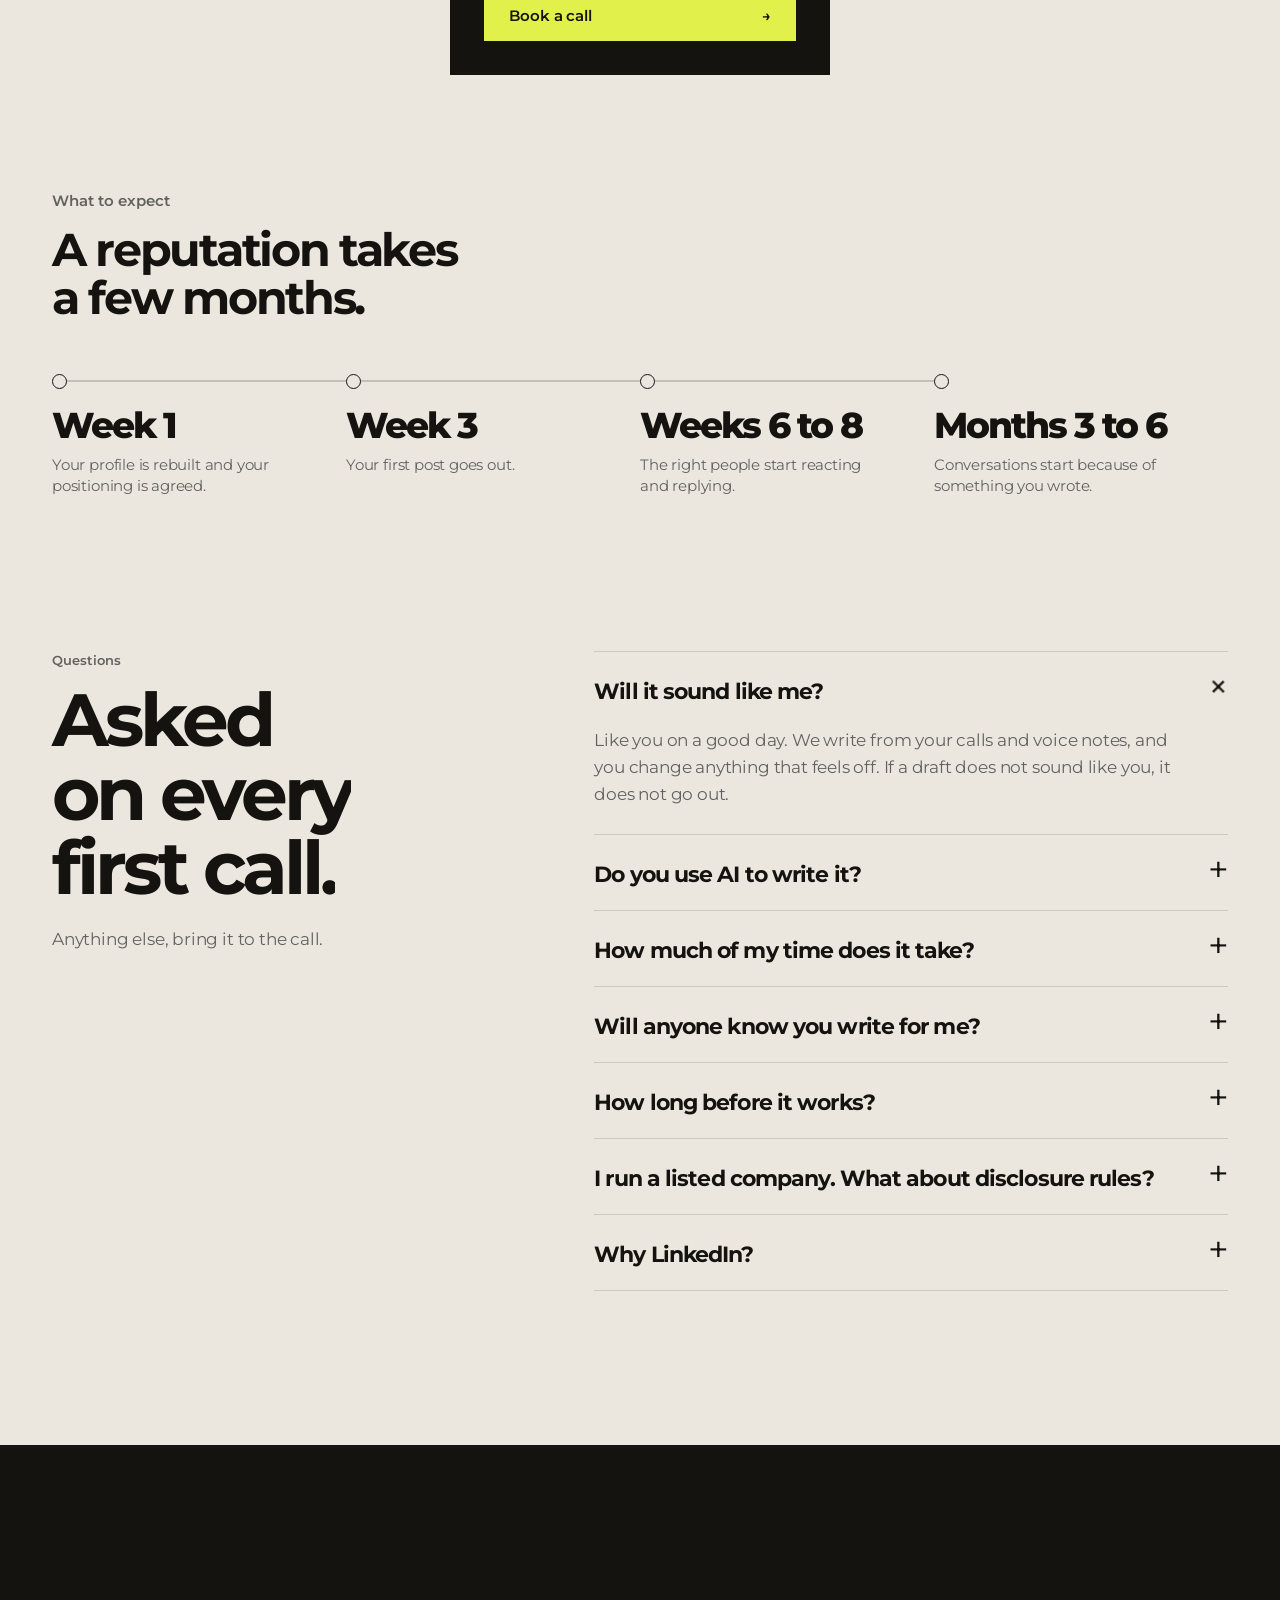
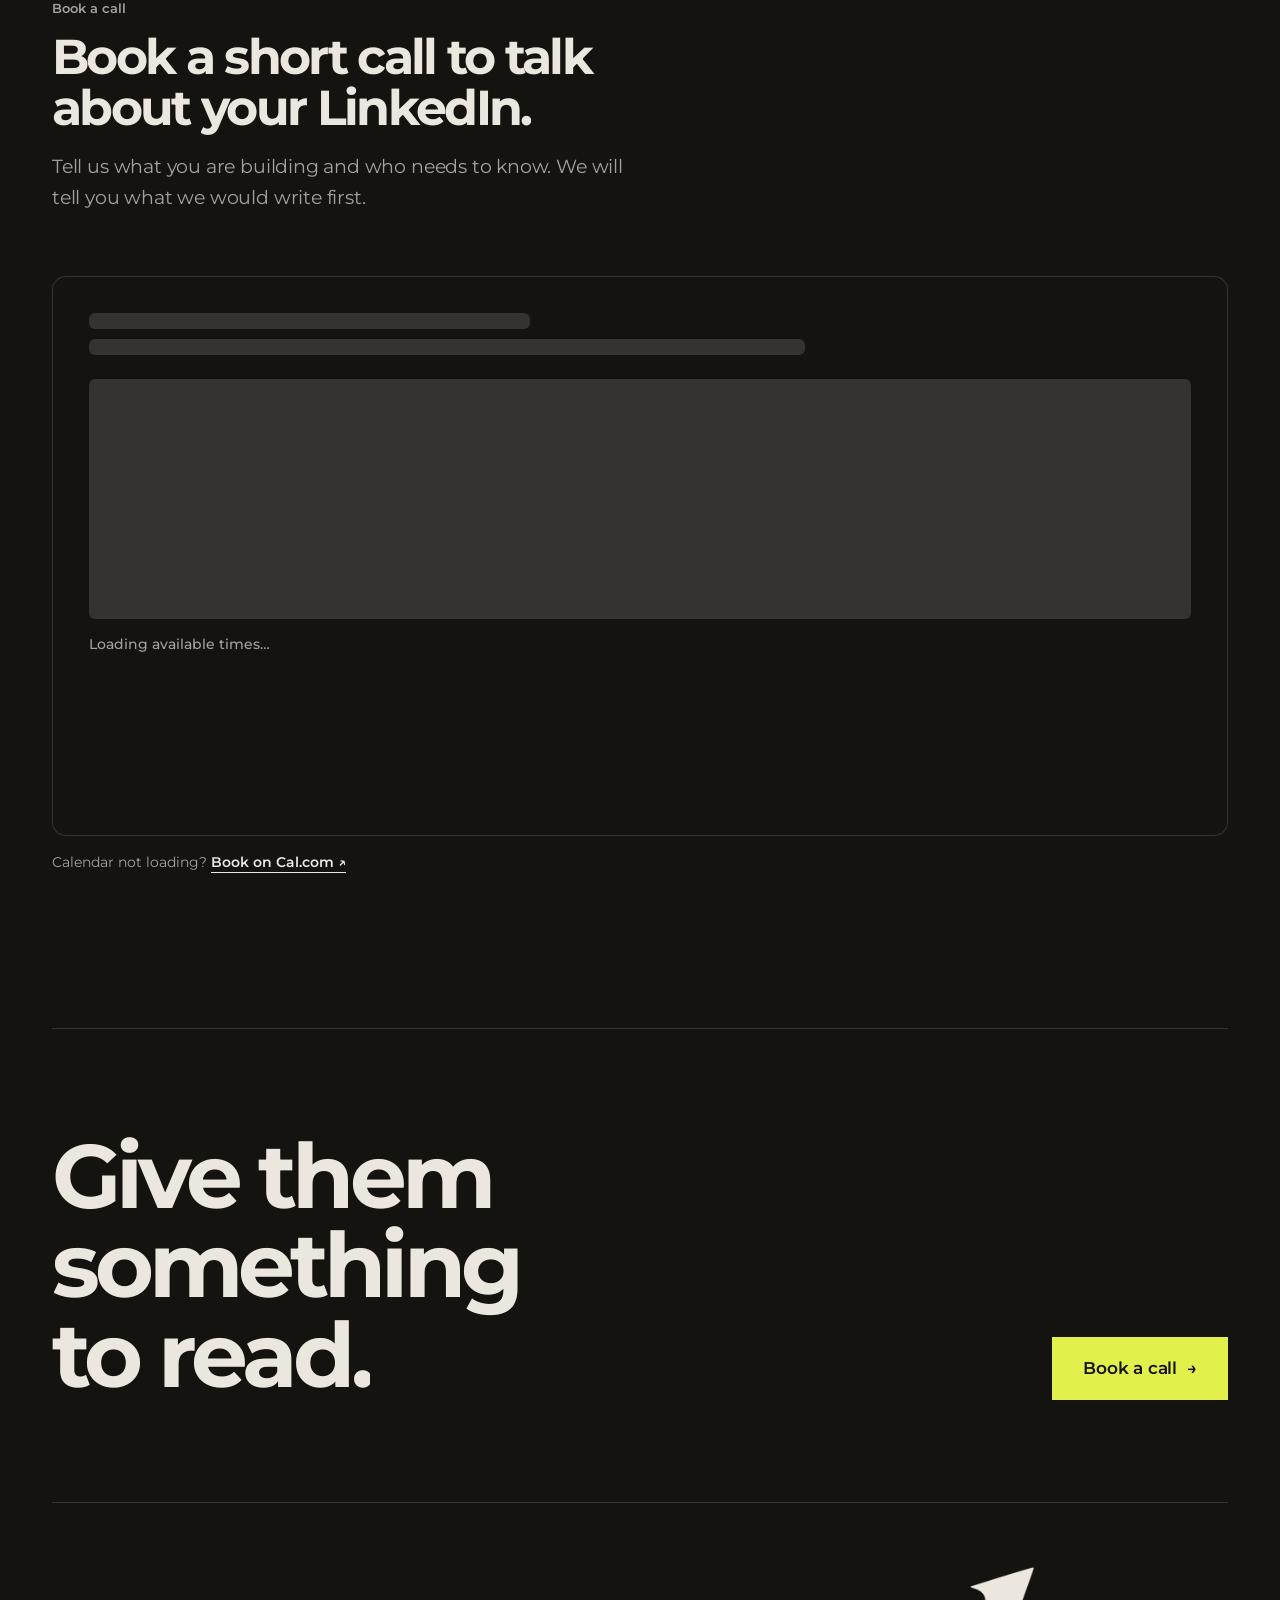
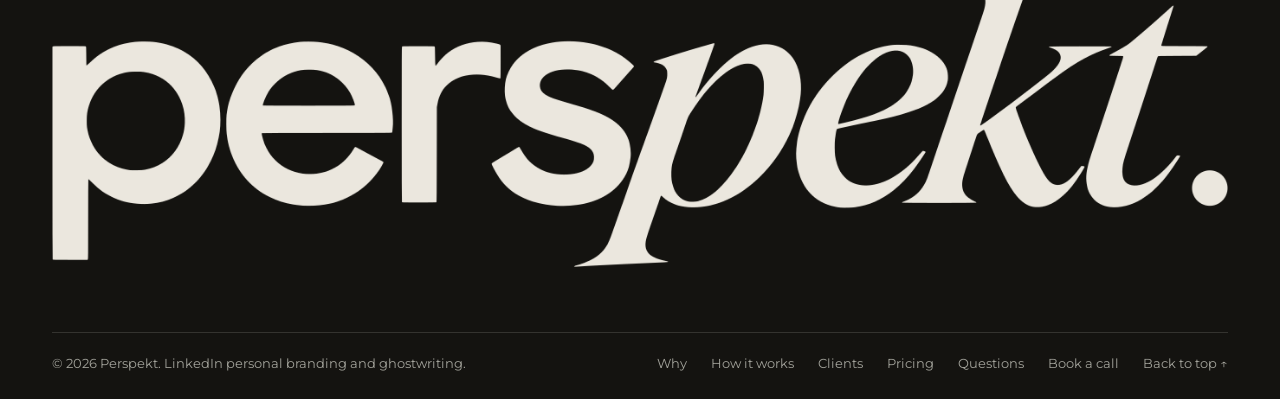
==== commit 6280e89a: "Keep the gap above the booking calendar on the live site The booking classes now use a pk- prefix so" ====
--- a/index.html
+++ b/index.html
@@ -7,7 +7,7 @@
 <meta name="description" content="LinkedIn ghostwriting and personal branding for founders, investors and the leaders of listed and IPO-bound companies. Strategy, profile, posts and engagement, written in your voice.">
 <link rel="stylesheet" href="https://fonts.googleapis.com/css2?family=Montserrat:wght@400;500;600;700;800&display=swap">
 <script>document.documentElement.classList.add('js');try{if(localStorage.getItem('perspekt-theme')==='dark')document.documentElement.setAttribute('data-mode','dark')}catch(e){}</script>
-<link rel="stylesheet" href="css/styles.css?v=20261124h">
+<link rel="stylesheet" href="css/styles.css?v=20261124i">
 </head>
 <body>
 
@@ -343,10 +343,10 @@
       <p>Tell us what you are building and who needs to know. We will tell you what we would write first.</p>
     </div>
     <!-- Live booking from Cal.com. The event is set in CAL_LINK at the bottom of js/main.js. -->
-    <div class="cal-embed" id="cal-embed">
-      <div class="cal-wait" aria-label="Loading the calendar"><span></span><span></span><span></span><b>Loading available times…</b></div>
-    </div>
-    <p class="cal-alt">Calendar not loading? <a href="https://cal.com/ronak-dim8bx/discovery-call" target="_blank" rel="noopener">Book on Cal.com ↗</a></p>
+    <div class="pk-cal-embed" id="pk-cal-embed">
+      <div class="pk-cal-wait" aria-label="Loading the calendar"><span></span><span></span><span></span><b>Loading available times…</b></div>
+    </div>
+    <p class="pk-cal-alt">Calendar not loading? <a href="https://cal.com/ronak-dim8bx/discovery-call" target="_blank" rel="noopener">Book on Cal.com ↗</a></p>
   </div>
 </section>
 </main>
@@ -366,6 +366,6 @@
 </footer>
 
 <div class="toast" id="toast" role="status" aria-live="polite"></div>
-<script src="js/main.js?v=20261124h"></script>
+<script src="js/main.js?v=20261124i"></script>
 </body>
 </html>
--- a/css/styles.css
+++ b/css/styles.css
@@ -492,28 +492,28 @@
 .faq details[open] p{animation:fade .5s var(--ease) both}
 
 /* book: heading and intro on one line, Cal.com's calendar framed beneath with room to breathe */
-.book-head{display:flex;justify-content:space-between;align-items:flex-end;flex-wrap:wrap;gap:16px 48px}
+.book-head{display:block}
 .book-head h2{max-width:18ch;font-size:clamp(2rem,3.8vw,3.3rem);line-height:1.05}
-.book-head p{color:var(--mute);font-size:clamp(1.05rem,1.5vw,1.2rem);max-width:40ch}
-.cal-embed{position:relative;margin-top:clamp(48px,6vw,80px);min-height:560px;border:1px solid var(--line);border-radius:14px;overflow:hidden;background:var(--bg)}
-.cal-embed iframe{display:block;width:100%!important;opacity:0;transition:opacity .6s ease}
-.cal-embed.ready iframe{opacity:1}
+.book-head p{margin-top:18px;color:var(--mute);font-size:clamp(1.05rem,1.5vw,1.2rem);max-width:46ch}
+.pk-cal-embed{position:relative;margin-top:clamp(48px,5vw,72px)!important;min-height:560px;border:1px solid var(--line);border-radius:14px;overflow:hidden;background:var(--bg)}
+.pk-cal-embed iframe{display:block;width:100%!important;opacity:0;transition:opacity .6s ease}
+.pk-cal-embed.ready iframe{opacity:1}
 /* placeholder while the calendar loads: soft blocks shaped like a date picker */
-.cal-wait{position:absolute;inset:0;z-index:1;display:grid;grid-template-columns:repeat(7,minmax(0,1fr));align-content:start;gap:10px;padding:clamp(20px,3vw,36px);transition:opacity .4s}
-.cal-wait span{grid-column:1/-1;height:16px;border-radius:6px;background:var(--line);animation:calpulse 1.4s ease-in-out infinite}
-.cal-wait span:nth-child(1){width:40%}.cal-wait span:nth-child(2){width:65%;animation-delay:.15s}
-.cal-wait span:nth-child(3){height:240px;margin-top:14px;animation-delay:.3s}
-.cal-wait b{grid-column:1/-1;margin-top:6px;font:500 13.5px/1.4 var(--font);color:var(--mute);letter-spacing:0}
-.cal-wait a{color:var(--fg);font-weight:600;margin-left:6px}
+.pk-cal-wait{position:absolute;inset:0;z-index:1;display:grid;grid-template-columns:repeat(7,minmax(0,1fr));align-content:start;gap:10px;padding:clamp(20px,3vw,36px);transition:opacity .4s}
+.pk-cal-wait span{grid-column:1/-1;height:16px;border-radius:6px;background:var(--line);animation:calpulse 1.4s ease-in-out infinite}
+.pk-cal-wait span:nth-child(1){width:40%}.pk-cal-wait span:nth-child(2){width:65%;animation-delay:.15s}
+.pk-cal-wait span:nth-child(3){height:240px;margin-top:14px;animation-delay:.3s}
+.pk-cal-wait b{grid-column:1/-1;margin-top:6px;font:500 13.5px/1.4 var(--font);color:var(--mute);letter-spacing:0}
+.pk-cal-wait a{color:var(--fg);font-weight:600;margin-left:6px}
 @keyframes calpulse{50%{opacity:.45}}
-.cal-embed.ready .cal-wait{opacity:0;pointer-events:none}
-.cal-alt{margin-top:16px;font-size:13.5px;color:var(--mute);letter-spacing:0}
-.cal-alt a{color:var(--fg);font-weight:600;text-decoration:none;border-bottom:1.5px solid currentColor;padding-bottom:2px}
+.pk-cal-embed.ready .pk-cal-wait{opacity:0;pointer-events:none}
+.pk-cal-alt{margin-top:16px;font-size:13.5px;color:var(--mute);letter-spacing:0}
+.pk-cal-alt a{color:var(--fg);font-weight:600;text-decoration:none;border-bottom:1.5px solid currentColor;padding-bottom:2px}
 /* phones: the calendar runs edge to edge, no side frame, so Cal's own mobile layout has the full width */
 @media(max-width:700px){
   .book-head h2{max-width:none}
-  .cal-embed{margin-top:36px;margin-left:calc(-1 * max(22px,env(safe-area-inset-left,0px)));margin-right:calc(-1 * max(22px,env(safe-area-inset-right,0px)));min-height:640px;border:0;border-radius:0;border-block:1px solid var(--line)}
-  .cal-wait span:nth-child(3){height:300px}
+  .pk-cal-embed{margin-top:36px;margin-left:calc(-1 * max(22px,env(safe-area-inset-left,0px)));margin-right:calc(-1 * max(22px,env(safe-area-inset-right,0px)));min-height:640px;border:0;border-radius:0;border-block:1px solid var(--line)}
+  .pk-cal-wait span:nth-child(3){height:300px}
 }
 
 /* footer */
